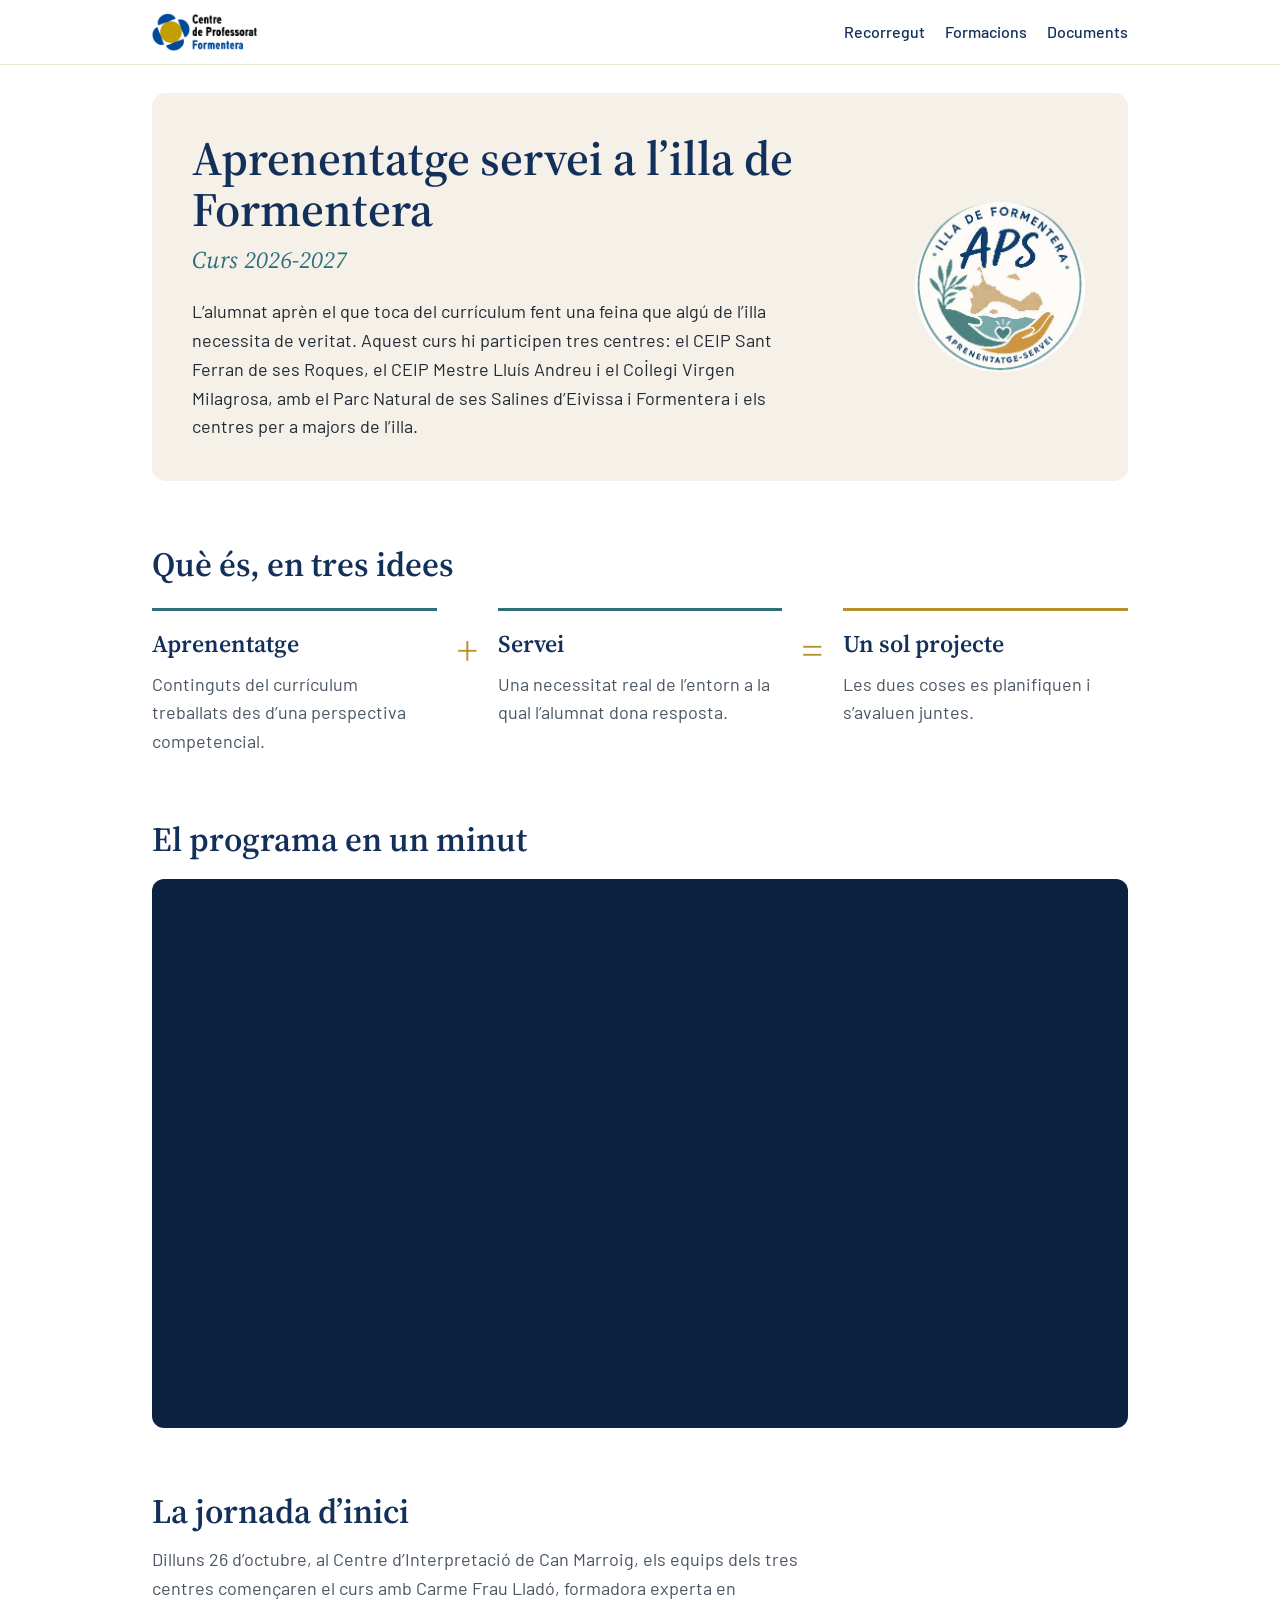
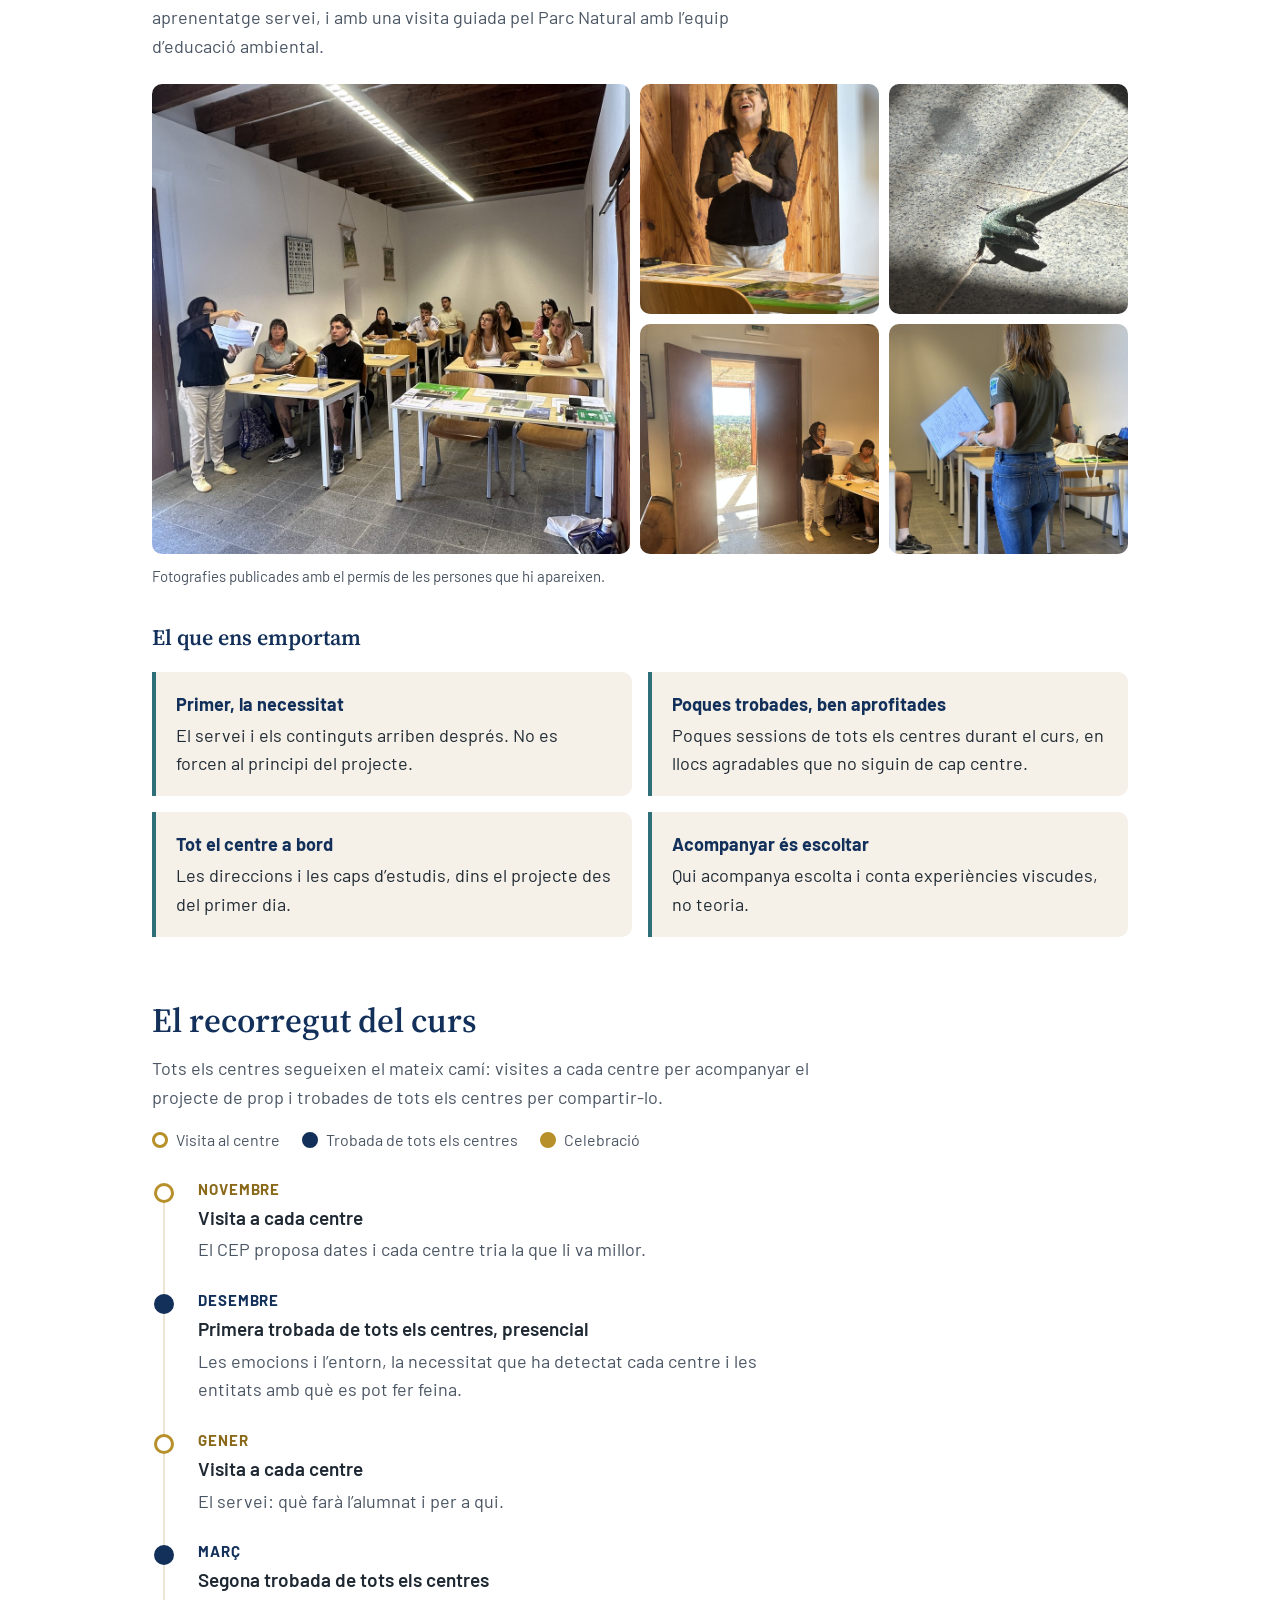
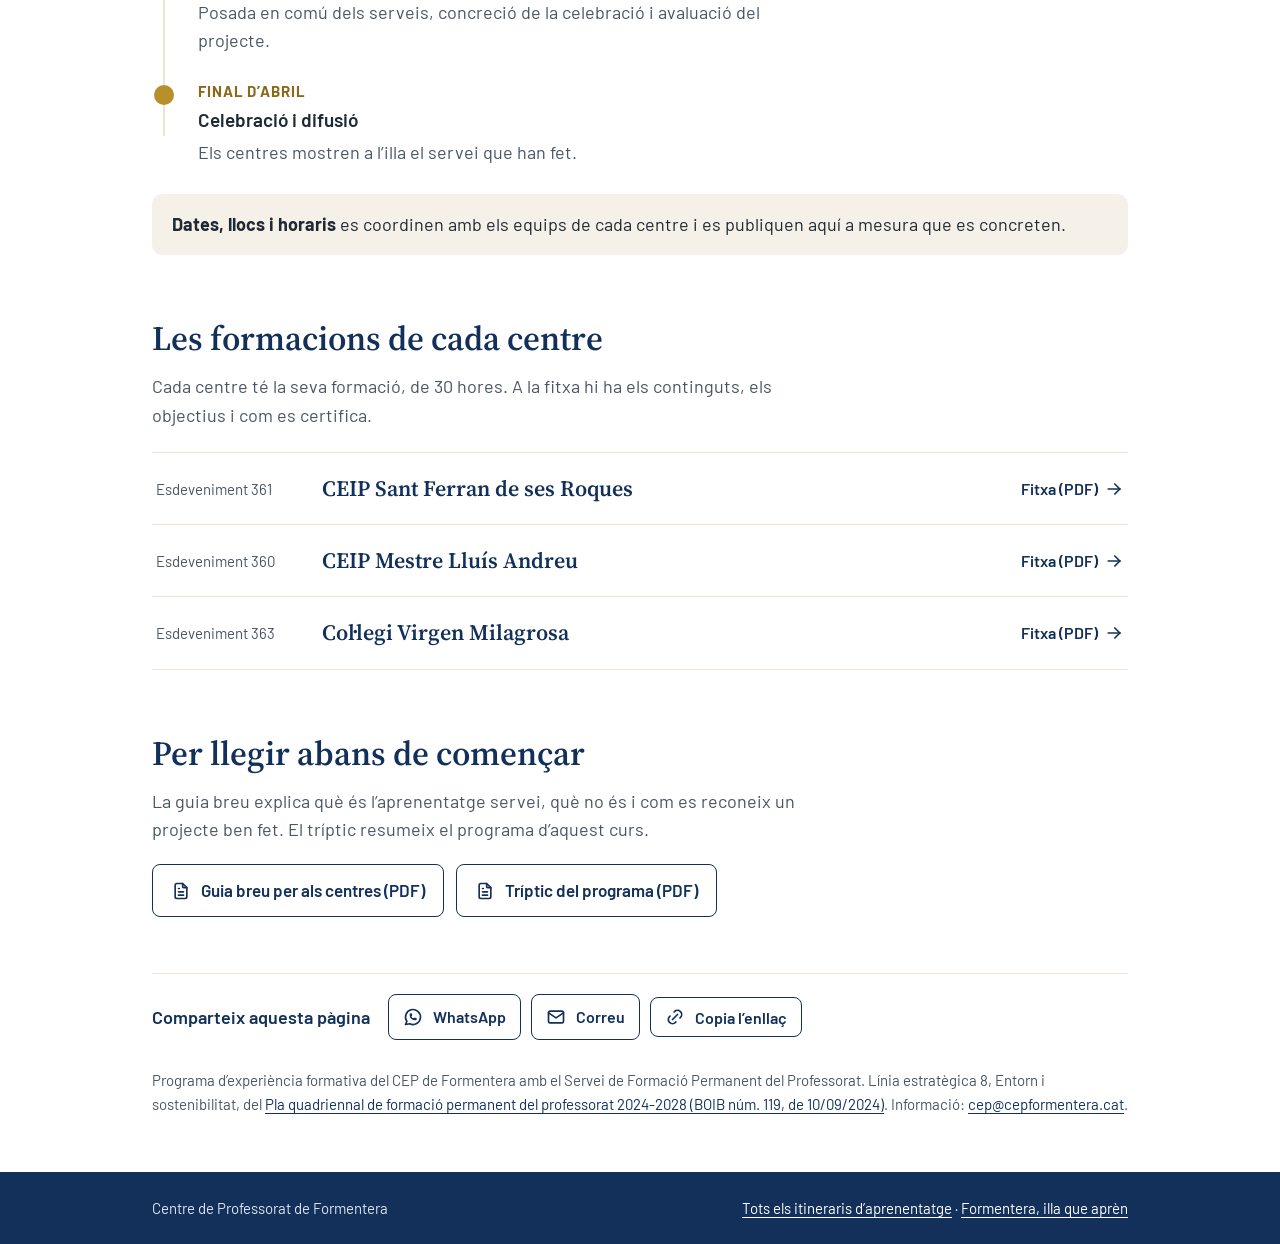
==== aps/index.html @ 3b4cf8ae "ApS: pàgina pròpia amb tots els recursos (fotos, guia, tríptic, fitxes); trobades de febrer i març u" ====
<!doctype html>
<html lang="ca">
<head>
<meta charset="utf-8">
<meta name="viewport" content="width=device-width, initial-scale=1, viewport-fit=cover">
<title>Aprenentatge servei a l’illa de Formentera · CEP de Formentera</title>
<meta name="description" content="Programa d’aprenentatge servei del CEP de Formentera, curs 2026-2027: tres centres, el Parc Natural i els centres per a majors de l’illa. Recorregut, formacions i documents.">
<meta property="og:type" content="website">
<meta property="og:title" content="Aprenentatge servei a l’illa de Formentera">
<meta property="og:description" content="Tres centres de Formentera aprenen el currículum fent una feina que l’illa necessita. Curs 2026-2027.">
<meta property="og:image" content="https://lesmoes-create.github.io/illa-que-apren/aps/img/og-aps.jpg">
<meta property="og:url" content="https://lesmoes-create.github.io/illa-que-apren/aps/">
<link rel="icon" href="img/segell-aps.png">
<link rel="preconnect" href="https://fonts.googleapis.com">
<link rel="preconnect" href="https://fonts.gstatic.com" crossorigin>
<link rel="stylesheet" href="https://fonts.googleapis.com/css2?family=Source+Serif+4:ital,opsz,wght@0,8..60,600;1,8..60,400&family=Barlow:wght@400;500;600;700&display=swap">
<style>
:root{--navy:#12305A;--navy2:#0B2240;--teal:#2F6F7A;--gold:#B8902B;--gold-ink:#8A6A1A;--cream:#F5F1E8;--sand:#EDE5D3;--ink:#1F2933;--ink2:#4A5563;--serif:'Source Serif 4',Georgia,serif}
*,*::before,*::after{box-sizing:border-box}
html{scroll-behavior:smooth;-webkit-text-size-adjust:100%}
@media (prefers-reduced-motion:reduce){html{scroll-behavior:auto}*{transition:none!important}}
body{margin:0;background:#fff;color:var(--ink);font-family:Barlow,'Segoe UI',Arial,sans-serif;font-size:18px;line-height:1.6}
img{max-width:100%}
a{color:var(--navy);text-underline-offset:.2em}
:focus-visible{outline:3px solid var(--gold);outline-offset:3px;border-radius:4px}
.skip{position:absolute;left:-999px;top:8px;background:var(--navy);color:#fff;padding:8px 14px;border-radius:6px;z-index:9}
.skip:focus{left:8px}
.wrap{max-width:1040px;margin:0 auto;padding:0 clamp(16px,4vw,32px)}

/* Barra */
.bar{border-bottom:1px solid var(--sand);background:#fff}
.bar .wrap{display:flex;align-items:center;justify-content:space-between;gap:16px;min-height:64px}
.bar .brand{display:flex;align-items:center;gap:12px;text-decoration:none;color:var(--navy);font-weight:600;font-size:16px}
.bar .brand img{height:38px;width:auto}
.bar nav{display:flex;gap:20px;font-size:16px}
.bar nav a{text-decoration:none;font-weight:500}
.bar nav a:hover{text-decoration:underline}

/* Capçalera */
.hero{background:var(--cream);margin-top:28px;border-radius:14px;padding:clamp(24px,4vw,40px);display:grid;grid-template-columns:1fr 176px;gap:32px;align-items:center}
.hero h1{font-family:var(--serif);font-weight:600;font-size:clamp(34px,5vw,48px);line-height:1.06;color:var(--navy);margin:0 0 6px}
.hero .sub{font-family:var(--serif);font-style:italic;font-size:24px;color:var(--teal);margin:0 0 18px}
.hero p{margin:0;max-width:62ch}
.hero img{width:176px;height:176px;display:block}

h2{font-family:var(--serif);font-weight:600;font-size:clamp(28px,3.4vw,34px);line-height:1.15;color:var(--navy);margin:0 0 14px}
h3{font-family:var(--serif);font-weight:600;font-size:22px;line-height:1.25;color:var(--navy);margin:36px 0 6px}
.sec{margin:64px 0 0}
.lead{max-width:66ch;color:var(--ink2);margin:0}

/* Equació */
.eq{display:grid;grid-template-columns:1fr auto 1fr auto 1fr;gap:20px;align-items:start;margin:24px 0 0}
.eq>div{border-top:3px solid var(--teal);padding-top:14px}
.eq>div.res{border-top-color:var(--gold)}
.eq b{display:block;font-family:var(--serif);font-weight:600;font-size:24px;color:var(--navy);margin-bottom:6px}
.eq span{display:block;color:var(--ink2)}
.eq i{font-style:normal;font-family:var(--serif);font-size:40px;line-height:1;color:var(--gold);padding-top:22px}

/* Vídeo i fotos */
.video{position:relative;padding-top:56.25%;border-radius:12px;overflow:hidden;background:var(--navy2);margin-top:20px}
.video iframe{position:absolute;inset:0;width:100%;height:100%;border:0}
.fotos{display:grid;grid-template-columns:2fr 1fr 1fr;grid-template-rows:230px 230px;gap:10px;margin:24px 0 0}
.fotos figure{margin:0;overflow:hidden;border-radius:10px;background:var(--sand)}
.fotos figure:first-child{grid-row:span 2}
.fotos img{width:100%;height:100%;object-fit:cover;display:block}
.cap{font-size:15px;color:var(--ink2);margin:10px 0 0}

.claus{display:grid;grid-template-columns:repeat(2,1fr);gap:16px;margin:20px 0 0;padding:0;list-style:none}
.claus li{background:var(--cream);border-left:4px solid var(--teal);border-radius:0 10px 10px 0;padding:18px 20px}
.claus b{display:block;color:var(--navy);margin-bottom:2px}

/* Recorregut */
.lleg{display:flex;flex-wrap:wrap;gap:22px;margin:16px 0 0;font-size:16px;color:var(--ink2)}
.lleg span{display:inline-flex;align-items:center;gap:8px}
.crono{list-style:none;margin:24px 0 0;padding:0;position:relative}
.crono::before{content:"";position:absolute;left:11px;top:10px;bottom:30px;width:2px;background:var(--sand)}
.crono li{position:relative;padding:0 0 24px 46px}
.crono li:last-child{padding-bottom:0}
.dot{position:absolute;left:2px;top:6px;width:20px;height:20px;border-radius:50%}
.lleg .dot{position:static;width:16px;height:16px;display:inline-block}
.dot.ind{background:#fff;border:3px solid var(--gold)}
.dot.grup{background:var(--navy);border:3px solid var(--navy)}
.dot.fi{background:var(--gold);border:3px solid var(--gold)}
.quan{font-weight:700;font-size:15px;letter-spacing:.06em;text-transform:uppercase;color:var(--gold-ink);margin:0}
.g .quan{color:var(--navy)}
.que{font-weight:600;font-size:19px;margin:2px 0}
.det{color:var(--ink2);margin:0;max-width:62ch}
.nota{background:var(--cream);border-radius:10px;padding:16px 20px;margin:28px 0 0}

/* Formacions */
.forms{margin:22px 0 0;border-top:1px solid var(--sand)}
.forms a{display:grid;grid-template-columns:150px 1fr auto;align-items:center;gap:16px;text-decoration:none;border-bottom:1px solid var(--sand);padding:18px 4px;color:var(--ink);transition:background .2s}
.forms a:hover{background:var(--cream)}
.forms small{font-size:15px;color:var(--ink2)}
.forms b{font-family:var(--serif);font-weight:600;font-size:22px;color:var(--navy)}
.forms span{display:inline-flex;align-items:center;gap:6px;font-size:16px;color:var(--navy);font-weight:600}

/* Documents i compartir */
.docs{display:flex;flex-wrap:wrap;gap:12px;margin:20px 0 0}
.btn{display:inline-flex;align-items:center;gap:10px;padding:12px 18px;border:1px solid var(--navy);border-radius:8px;text-decoration:none;font-weight:600;font-size:17px;color:var(--navy);background:#fff;cursor:pointer;font-family:inherit}
.btn:hover{background:var(--cream)}
.ico{width:20px;height:20px;flex:none}
.share{display:flex;flex-wrap:wrap;align-items:center;gap:10px;margin:56px 0 0;padding:20px 0 0;border-top:1px solid var(--sand)}
.share p{margin:0 8px 0 0;font-weight:600;color:var(--navy)}
.share .btn{font-size:16px;padding:9px 14px}
.fonts{font-size:15px;color:var(--ink2);margin:28px 0 0}
footer{margin:56px 0 0;background:var(--navy);color:#DCE4EF;font-size:15px}
footer .wrap{display:flex;flex-wrap:wrap;justify-content:space-between;gap:16px;padding-top:24px;padding-bottom:24px}
footer a{color:#fff}

@media (max-width:760px){
.bar nav{display:none}
.hero{grid-template-columns:1fr;gap:16px}
.hero img{width:120px;height:120px;order:-1}
.claus{grid-template-columns:1fr}
.eq{grid-template-columns:1fr;gap:10px}
.eq i{padding:0;font-size:30px}
.forms a{grid-template-columns:1fr;gap:4px}
.fotos{grid-template-columns:1fr 1fr;grid-template-rows:260px 170px 170px}
.fotos figure:first-child{grid-row:auto;grid-column:span 2}
}
</style>
</head>
<body>
<a class="skip" href="#contingut">Salta al contingut</a>

<header class="bar">
  <div class="wrap">
    <a class="brand" href="https://cepformentera.caib.es/" target="_blank" rel="noopener"><img src="../assets/logos/cep-formentera.png" alt="Centre de Professorat de Formentera" width="106" height="38"></a>
    <nav aria-label="Seccions">
      <a href="#recorregut">Recorregut</a>
      <a href="#formacions">Formacions</a>
      <a href="#documents">Documents</a>
    </nav>
  </div>
</header>

<main id="contingut" class="wrap">

<section class="hero">
  <div>
    <h1>Aprenentatge servei a l’illa de Formentera</h1>
    <p class="sub">Curs 2026-2027</p>
    <p>L’alumnat aprèn el que toca del currículum fent una feina que algú de l’illa necessita de veritat. Aquest curs hi participen tres centres: el CEIP Sant Ferran de ses Roques, el CEIP Mestre Lluís Andreu i el Col·legi Virgen Milagrosa, amb el Parc Natural de ses Salines d’Eivissa i Formentera i els centres per a majors de l’illa.</p>
  </div>
  <img src="img/segell-aps.png" alt="Segell del programa Aprenentatge Servei Illa de Formentera" width="176" height="176">
</section>

<section class="sec">
  <h2>Què és, en tres idees</h2>
  <div class="eq">
    <div><b>Aprenentatge</b><span>Continguts del currículum treballats des d’una perspectiva competencial.</span></div>
    <i aria-hidden="true">+</i>
    <div><b>Servei</b><span>Una necessitat real de l’entorn a la qual l’alumnat dona resposta.</span></div>
    <i aria-hidden="true">=</i>
    <div class="res"><b>Un sol projecte</b><span>Les dues coses es planifiquen i s’avaluen juntes.</span></div>
  </div>
</section>

<section class="sec">
  <h2>El programa en un minut</h2>
  <div class="video"><iframe src="https://player.vimeo.com/video/1236551282?dnt=1" allow="fullscreen; picture-in-picture" title="Aprenentatge Servei a Formentera" loading="lazy"></iframe></div>
</section>

<section class="sec">
  <h2>La jornada d’inici</h2>
  <p class="lead">Dilluns 26 d’octubre, al Centre d’Interpretació de Can Marroig, els equips dels tres centres començaren el curs amb Carme Frau Lladó, formadora experta en aprenentatge servei, i amb una visita guiada pel Parc Natural amb l’equip d’educació ambiental.</p>
  <div class="fotos">
    <figure><img src="img/jornada-26-10-1.jpg" alt="Sessió de la jornada d’inici a la sala de Can Marroig" width="1050" height="1400" loading="lazy"></figure>
    <figure><img src="img/jornada-26-10-2.jpg" alt="Carme Frau Lladó durant la sessió" width="1050" height="1400" loading="lazy"></figure>
    <figure><img src="img/jornada-26-10-3.jpg" alt="Sargantana de les Pitiüses a Can Marroig" width="1050" height="1400" loading="lazy"></figure>
    <figure><img src="img/jornada-26-10-4.jpg" alt="La sala de Can Marroig oberta al Parc Natural" width="1050" height="1400" loading="lazy"></figure>
    <figure><img src="img/jornada-26-10-5.jpg" alt="L’equip d’educació ambiental del Parc Natural amb els docents" width="1050" height="1400" loading="lazy"></figure>
  </div>
  <p class="cap">Fotografies publicades amb el permís de les persones que hi apareixen.</p>

  <h3>El que ens emportam</h3>
  <ul class="claus">
    <li><b>Primer, la necessitat</b>El servei i els continguts arriben després. No es forcen al principi del projecte.</li>
    <li><b>Poques trobades, ben aprofitades</b>Poques sessions de tots els centres durant el curs, en llocs agradables que no siguin de cap centre.</li>
    <li><b>Tot el centre a bord</b>Les direccions i les caps d’estudis, dins el projecte des del primer dia.</li>
    <li><b>Acompanyar és escoltar</b>Qui acompanya escolta i conta experiències viscudes, no teoria.</li>
  </ul>
</section>

<section class="sec" id="recorregut">
  <h2>El recorregut del curs</h2>
  <p class="lead">Tots els centres segueixen el mateix camí: visites a cada centre per acompanyar el projecte de prop i trobades de tots els centres per compartir-lo.</p>
  <div class="lleg" aria-hidden="true"><span><i class="dot ind"></i>Visita al centre</span><span><i class="dot grup"></i>Trobada de tots els centres</span><span><i class="dot fi"></i>Celebració</span></div>
  <ol class="crono">
    <li><i class="dot ind" aria-hidden="true"></i><p class="quan">Novembre</p><p class="que">Visita a cada centre</p><p class="det">El CEP proposa dates i cada centre tria la que li va millor.</p></li>
    <li class="g"><i class="dot grup" aria-hidden="true"></i><p class="quan">Desembre</p><p class="que">Primera trobada de tots els centres, presencial</p><p class="det">Les emocions i l’entorn, la necessitat que ha detectat cada centre i les entitats amb què es pot fer feina.</p></li>
    <li><i class="dot ind" aria-hidden="true"></i><p class="quan">Gener</p><p class="que">Visita a cada centre</p><p class="det">El servei: què farà l’alumnat i per a qui.</p></li>
    <li class="g"><i class="dot grup" aria-hidden="true"></i><p class="quan">Març</p><p class="que">Segona trobada de tots els centres</p><p class="det">Posada en comú dels serveis, concreció de la celebració i avaluació del projecte.</p></li>
    <li><i class="dot fi" aria-hidden="true"></i><p class="quan">Final d’abril</p><p class="que">Celebració i difusió</p><p class="det">Els centres mostren a l’illa el servei que han fet.</p></li>
  </ol>
  <p class="nota"><strong>Dates, llocs i horaris</strong> es coordinen amb els equips de cada centre i es publiquen aquí a mesura que es concreten.</p>
</section>

<section class="sec" id="formacions">
  <h2>Les formacions de cada centre</h2>
  <p class="lead">Cada centre té la seva formació, de 30 hores. A la fitxa hi ha els continguts, els objectius i com es certifica.</p>
  <div class="forms">
    <a href="docs/fitxa-361-ceip-sant-ferran.pdf" target="_blank" rel="noopener"><small>Esdeveniment 361</small><b>CEIP Sant Ferran de ses Roques</b><span>Fitxa (PDF) <svg class="ico" viewBox="0 0 24 24" fill="none" stroke="currentColor" stroke-width="2" stroke-linecap="round" stroke-linejoin="round" aria-hidden="true"><path d="M5 12l14 0"/><path d="M13 18l6 -6"/><path d="M13 6l6 6"/></svg></span></a>
    <a href="docs/fitxa-360-ceip-mestre-lluis-andreu.pdf" target="_blank" rel="noopener"><small>Esdeveniment 360</small><b>CEIP Mestre Lluís Andreu</b><span>Fitxa (PDF) <svg class="ico" viewBox="0 0 24 24" fill="none" stroke="currentColor" stroke-width="2" stroke-linecap="round" stroke-linejoin="round" aria-hidden="true"><path d="M5 12l14 0"/><path d="M13 18l6 -6"/><path d="M13 6l6 6"/></svg></span></a>
    <a href="docs/fitxa-363-cceip-virgen-milagrosa.pdf" target="_blank" rel="noopener"><small>Esdeveniment 363</small><b>Col·legi Virgen Milagrosa</b><span>Fitxa (PDF) <svg class="ico" viewBox="0 0 24 24" fill="none" stroke="currentColor" stroke-width="2" stroke-linecap="round" stroke-linejoin="round" aria-hidden="true"><path d="M5 12l14 0"/><path d="M13 18l6 -6"/><path d="M13 6l6 6"/></svg></span></a>
  </div>
</section>

<section class="sec" id="documents">
  <h2>Per llegir abans de començar</h2>
  <p class="lead">La guia breu explica què és l’aprenentatge servei, què no és i com es reconeix un projecte ben fet. El tríptic resumeix el programa d’aquest curs.</p>
  <div class="docs">
    <a class="btn" href="docs/guia-aps-cep-formentera.pdf" target="_blank" rel="noopener"><svg class="ico" viewBox="0 0 24 24" fill="none" stroke="currentColor" stroke-width="2" stroke-linecap="round" stroke-linejoin="round" aria-hidden="true"><path d="M14 3v4a1 1 0 0 0 1 1h4"/><path d="M17 21h-10a2 2 0 0 1 -2 -2v-14a2 2 0 0 1 2 -2h7l5 5v11a2 2 0 0 1 -2 2z"/><path d="M9 9l1 0"/><path d="M9 13l6 0"/><path d="M9 17l6 0"/></svg>Guia breu per als centres (PDF)</a>
    <a class="btn" href="docs/triptic-aps-formentera-2026-27.pdf" target="_blank" rel="noopener"><svg class="ico" viewBox="0 0 24 24" fill="none" stroke="currentColor" stroke-width="2" stroke-linecap="round" stroke-linejoin="round" aria-hidden="true"><path d="M14 3v4a1 1 0 0 0 1 1h4"/><path d="M17 21h-10a2 2 0 0 1 -2 -2v-14a2 2 0 0 1 2 -2h7l5 5v11a2 2 0 0 1 -2 2z"/><path d="M9 9l1 0"/><path d="M9 13l6 0"/><path d="M9 17l6 0"/></svg>Tríptic del programa (PDF)</a>
  </div>
</section>

<div class="share">
  <p>Comparteix aquesta pàgina</p>
  <a class="btn" href="https://wa.me/?text=Aprenentatge%20servei%20a%20l%E2%80%99illa%20de%20Formentera%20https%3A%2F%2Flesmoes-create.github.io%2Filla-que-apren%2Faps%2F" target="_blank" rel="noopener"><svg class="ico" viewBox="0 0 24 24" fill="none" stroke="currentColor" stroke-width="2" stroke-linecap="round" stroke-linejoin="round" aria-hidden="true"><path d="M3 21l1.65 -3.8a9 9 0 1 1 3.4 2.9l-5.05 .9"/><path d="M9 10a.5 .5 0 0 0 1 0v-1a.5 .5 0 0 0 -1 0v1a5 5 0 0 0 5 5h1a.5 .5 0 0 0 0 -1h-1a.5 .5 0 0 0 0 1"/></svg>WhatsApp</a>
  <a class="btn" href="mailto:?subject=Aprenentatge%20servei%20a%20l%E2%80%99illa%20de%20Formentera&amp;body=https%3A%2F%2Flesmoes-create.github.io%2Filla-que-apren%2Faps%2F"><svg class="ico" viewBox="0 0 24 24" fill="none" stroke="currentColor" stroke-width="2" stroke-linecap="round" stroke-linejoin="round" aria-hidden="true"><path d="M3 7a2 2 0 0 1 2 -2h14a2 2 0 0 1 2 2v10a2 2 0 0 1 -2 2h-14a2 2 0 0 1 -2 -2v-10z"/><path d="M3 7l9 6l9 -6"/></svg>Correu</a>
  <button class="btn" type="button" id="copia"><svg class="ico" viewBox="0 0 24 24" fill="none" stroke="currentColor" stroke-width="2" stroke-linecap="round" stroke-linejoin="round" aria-hidden="true"><path d="M9 15l6 -6"/><path d="M11 6l.463 -.536a5 5 0 0 1 7.071 7.072l-.534 .464"/><path d="M13 18l-.397 .534a5.068 5.068 0 0 1 -7.127 0a4.972 4.972 0 0 1 0 -7.071l.524 -.463"/></svg><span>Copia l’enllaç</span></button>
</div>

<p class="fonts">Programa d’experiència formativa del CEP de Formentera amb el Servei de Formació Permanent del Professorat. Línia estratègica 8, Entorn i sostenibilitat, del <a href="https://www.caib.es/eboibfront/ca/2024/11977/690727/resolucio-del-conseller-d-educacio-i-universitats-" target="_blank" rel="noopener">Pla quadriennal de formació permanent del professorat 2024-2028 (BOIB núm. 119, de 10/09/2024)</a>. Informació: <a href="mailto:cep@cepformentera.cat">cep@cepformentera.cat</a>.</p>

</main>

<footer>
  <div class="wrap">
    <span>Centre de Professorat de Formentera</span>
    <span><a href="https://cepformentera.caib.es/itineraris-aprenentatge/" target="_blank" rel="noopener">Tots els itineraris d’aprenentatge</a> · <a href="../">Formentera, illa que aprèn</a></span>
  </div>
</footer>

<script>
document.getElementById('copia').addEventListener('click', function () {
  var b = this, t = b.querySelector('span');
  navigator.clipboard.writeText('https://lesmoes-create.github.io/illa-que-apren/aps/').then(function () {
    t.textContent = 'Enllaç copiat';
    setTimeout(function () { t.textContent = 'Copia l’enllaç'; }, 2500);
  });
});
</script>
</body>
</html>
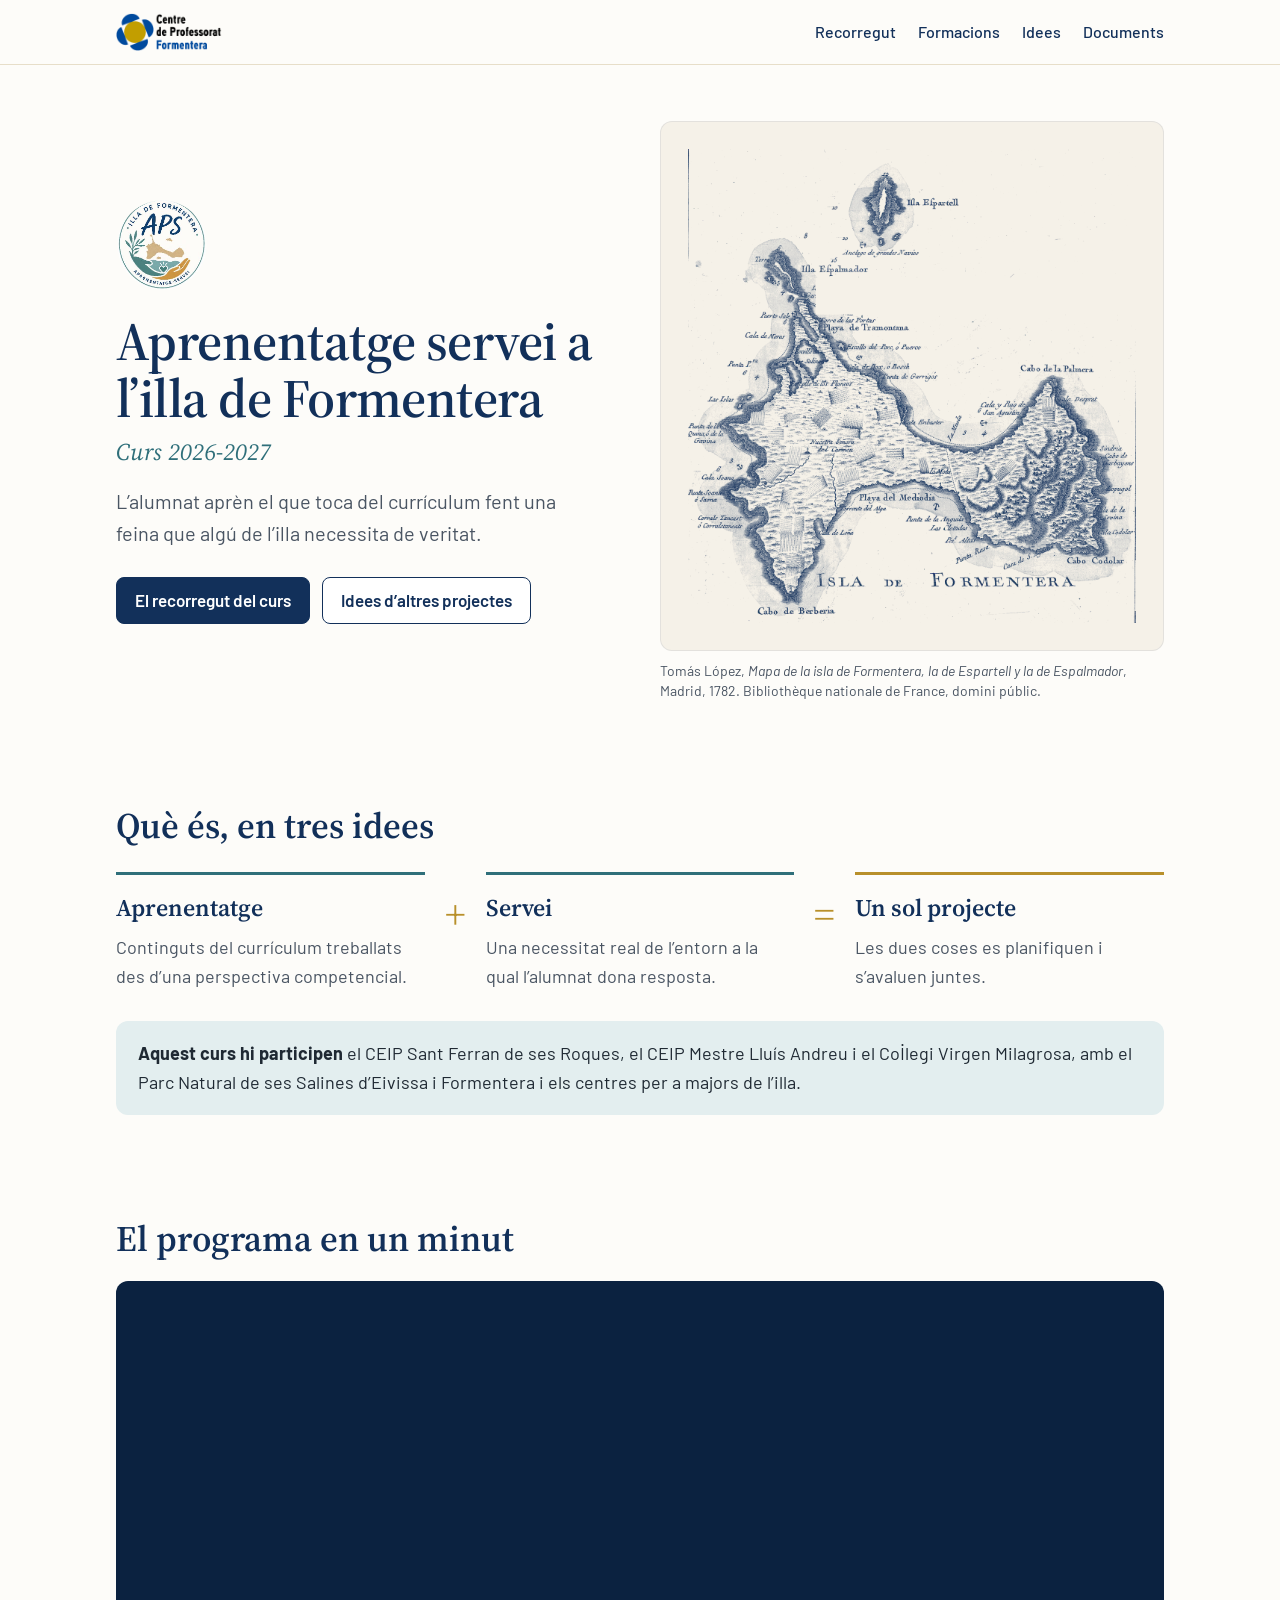
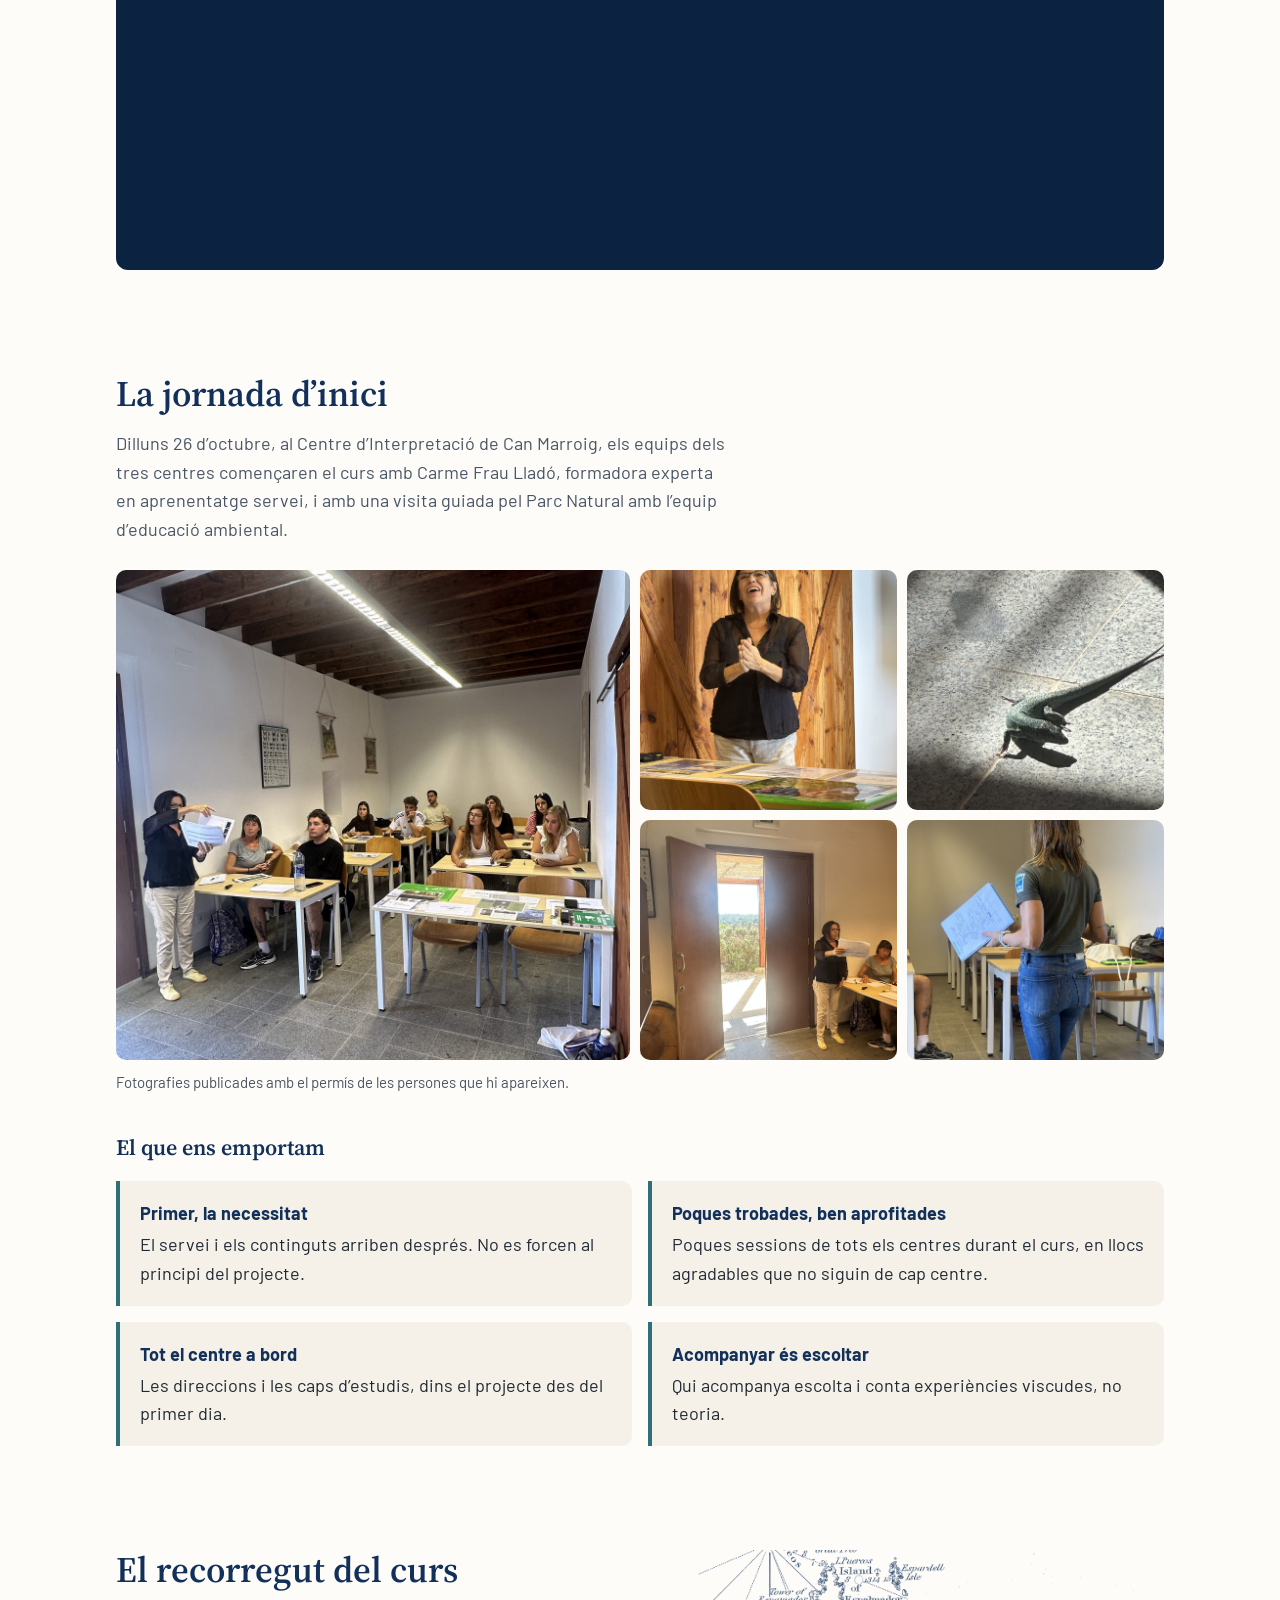
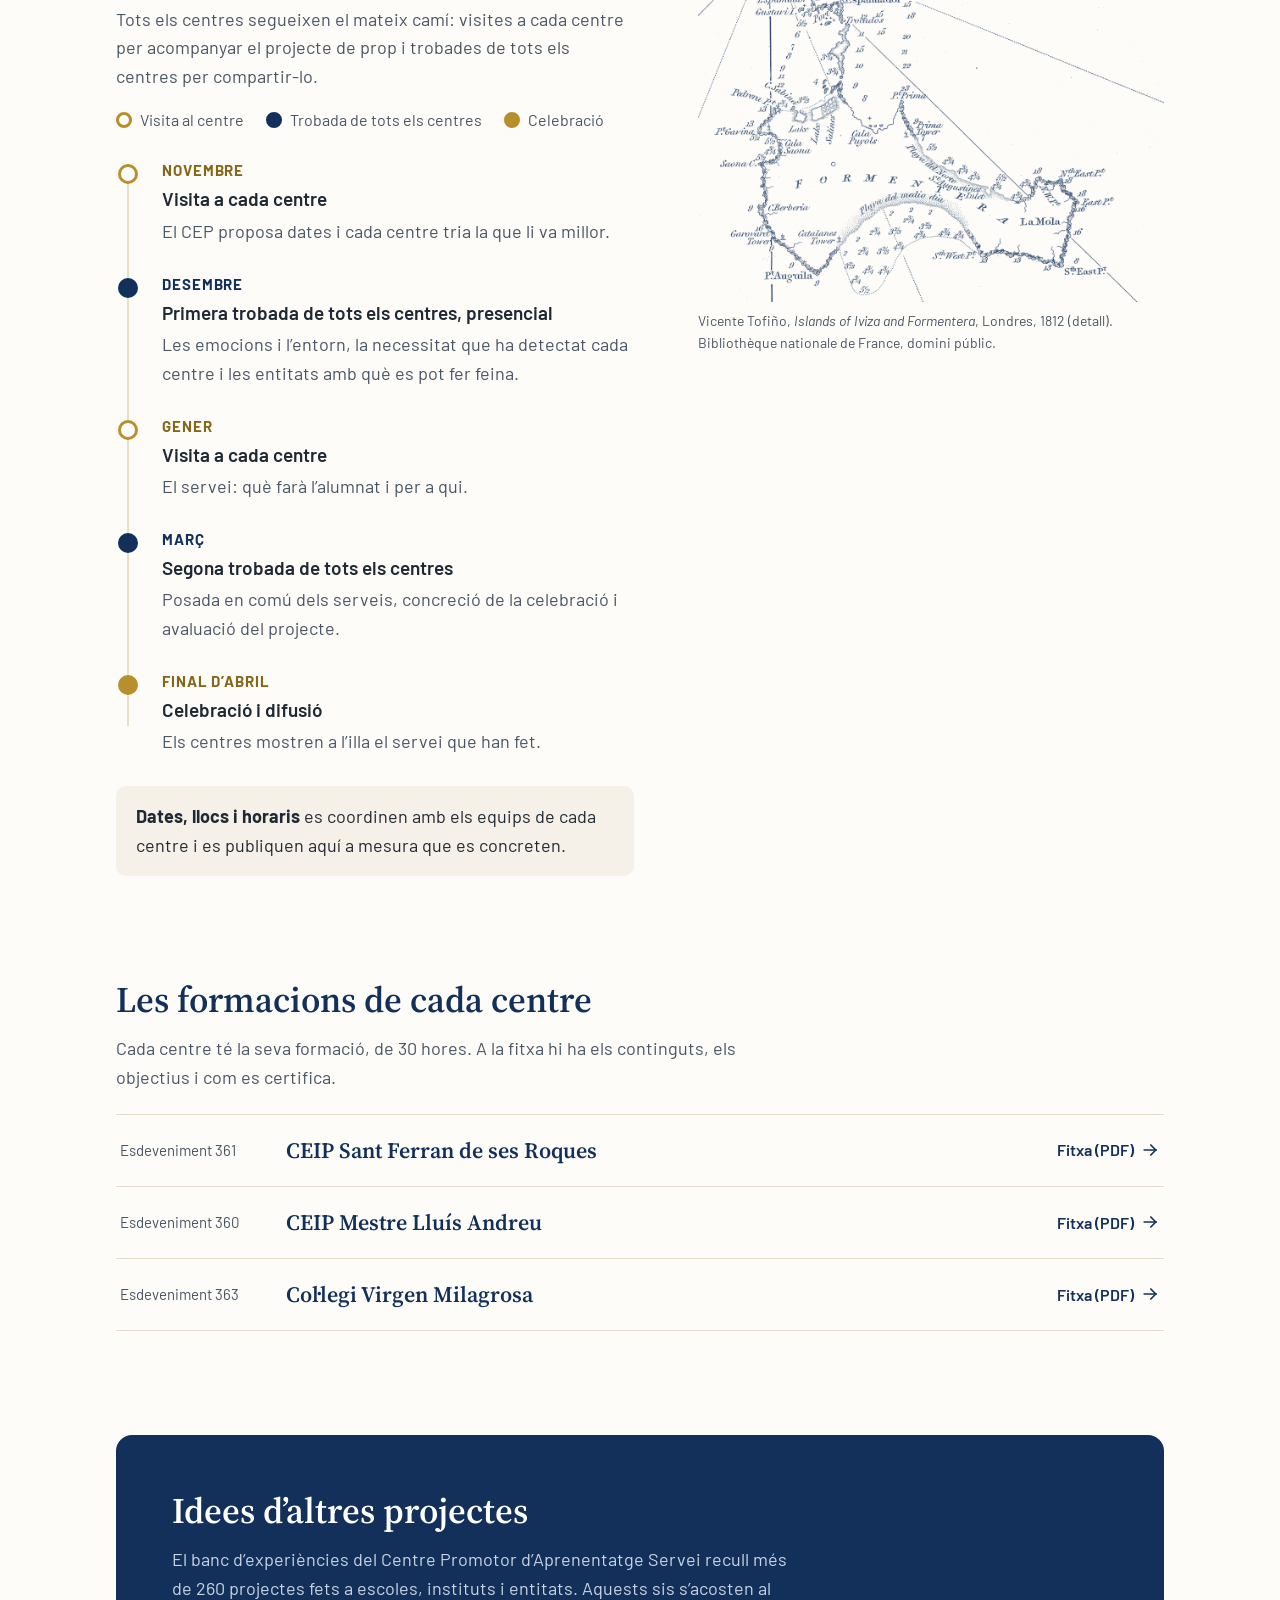
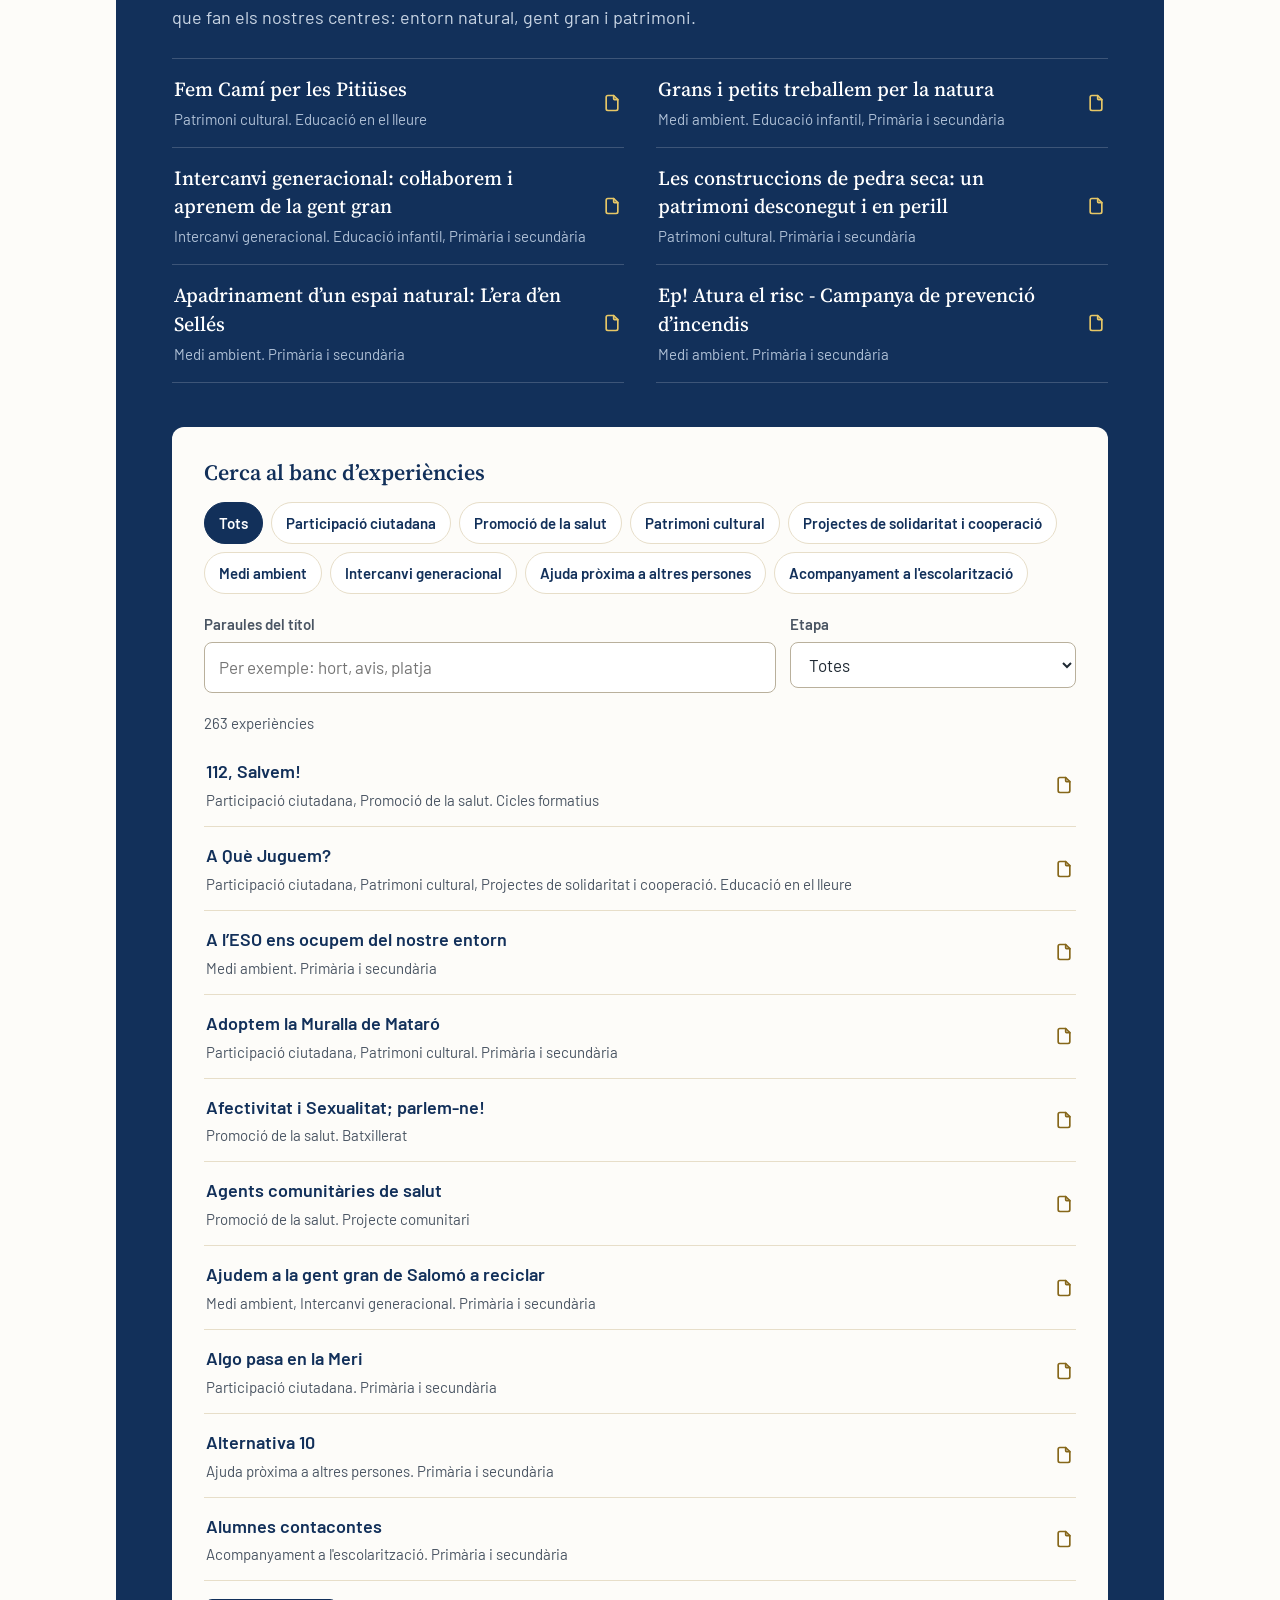
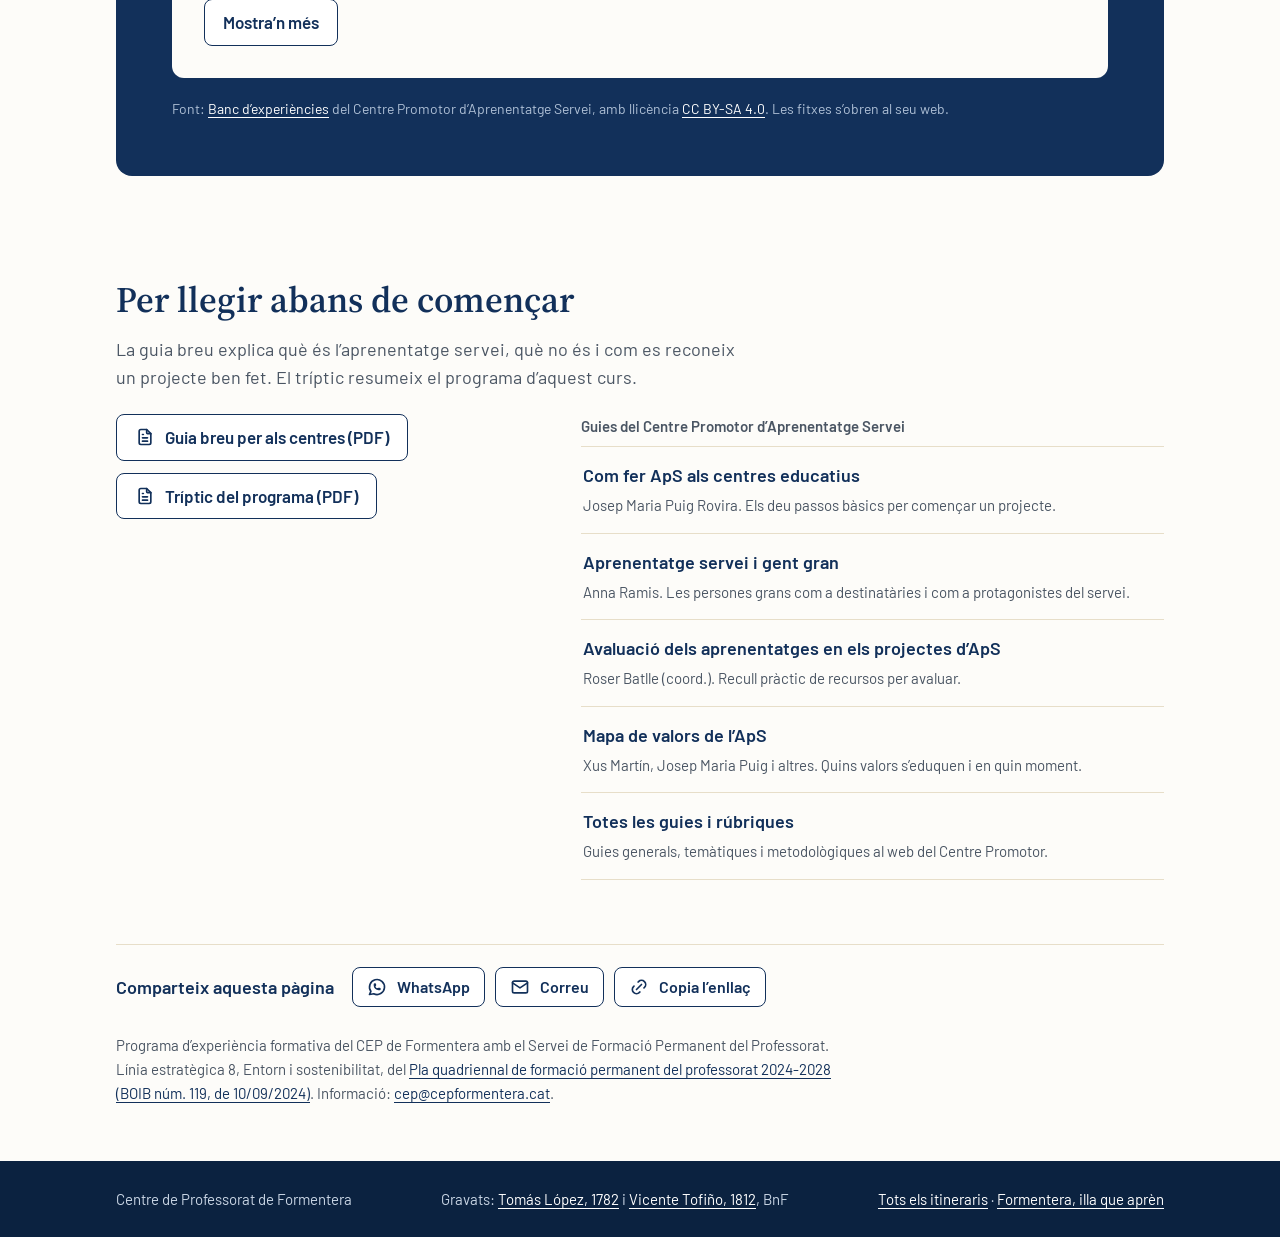
==== commit 226a94b0: "ApS: gravats històrics de Formentera (López 1782, Tofiño 1812), banc d'experiències del Centre Promo" ====
--- a/aps/index.html
+++ b/aps/index.html
@@ -3,78 +3,96 @@
 <head>
 <meta charset="utf-8">
 <meta name="viewport" content="width=device-width, initial-scale=1, viewport-fit=cover">
+<meta name="color-scheme" content="light">
 <title>Aprenentatge servei a l’illa de Formentera · CEP de Formentera</title>
-<meta name="description" content="Programa d’aprenentatge servei del CEP de Formentera, curs 2026-2027: tres centres, el Parc Natural i els centres per a majors de l’illa. Recorregut, formacions i documents.">
+<meta name="description" content="Programa d’aprenentatge servei del CEP de Formentera, curs 2026-2027: tres centres, el Parc Natural i els centres per a majors de l’illa. Recorregut, formacions, documents i idees d’altres projectes.">
 <meta property="og:type" content="website">
 <meta property="og:title" content="Aprenentatge servei a l’illa de Formentera">
 <meta property="og:description" content="Tres centres de Formentera aprenen el currículum fent una feina que l’illa necessita. Curs 2026-2027.">
 <meta property="og:image" content="https://lesmoes-create.github.io/illa-que-apren/aps/img/og-aps.jpg">
 <meta property="og:url" content="https://lesmoes-create.github.io/illa-que-apren/aps/">
 <link rel="icon" href="img/segell-aps.png">
+<link rel="preload" as="image" href="img/g-formentera-1782.webp" type="image/webp">
 <link rel="preconnect" href="https://fonts.googleapis.com">
 <link rel="preconnect" href="https://fonts.gstatic.com" crossorigin>
-<link rel="stylesheet" href="https://fonts.googleapis.com/css2?family=Source+Serif+4:ital,opsz,wght@0,8..60,600;1,8..60,400&family=Barlow:wght@400;500;600;700&display=swap">
+<link rel="stylesheet" href="https://fonts.googleapis.com/css2?family=Source+Serif+4:ital,opsz,wght@0,8..60,500;0,8..60,600;1,8..60,400&family=Barlow:wght@400;500;600;700&display=swap">
 <style>
-:root{--navy:#12305A;--navy2:#0B2240;--teal:#2F6F7A;--gold:#B8902B;--gold-ink:#8A6A1A;--cream:#F5F1E8;--sand:#EDE5D3;--ink:#1F2933;--ink2:#4A5563;--serif:'Source Serif 4',Georgia,serif}
+:root{--navy:#12305A;--navy2:#0B2240;--teal:#2F6F7A;--teal-soft:#E3EEEF;--gold:#B8902B;--gold-ink:#86671A;--cream:#F5F1E8;--sand:#E7DEC9;--ink:#1F2933;--ink2:#4A5563;--serif:'Source Serif 4',Georgia,serif;--r:12px}
 *,*::before,*::after{box-sizing:border-box}
 html{scroll-behavior:smooth;-webkit-text-size-adjust:100%}
 @media (prefers-reduced-motion:reduce){html{scroll-behavior:auto}*{transition:none!important}}
-body{margin:0;background:#fff;color:var(--ink);font-family:Barlow,'Segoe UI',Arial,sans-serif;font-size:18px;line-height:1.6}
-img{max-width:100%}
+body{margin:0;background:#FDFCF9;color:var(--ink);font-family:Barlow,'Segoe UI',Arial,sans-serif;font-size:18px;line-height:1.6}
+img{max-width:100%;display:block}
 a{color:var(--navy);text-underline-offset:.2em}
 :focus-visible{outline:3px solid var(--gold);outline-offset:3px;border-radius:4px}
 .skip{position:absolute;left:-999px;top:8px;background:var(--navy);color:#fff;padding:8px 14px;border-radius:6px;z-index:9}
 .skip:focus{left:8px}
-.wrap{max-width:1040px;margin:0 auto;padding:0 clamp(16px,4vw,32px)}
+.wrap{max-width:1120px;margin:0 auto;padding:0 clamp(18px,4vw,36px)}
+h1,h2,h3{font-family:var(--serif);font-weight:600;color:var(--navy);margin:0}
+h2{font-size:clamp(28px,3.2vw,36px);line-height:1.12;margin-bottom:14px}
+h3{font-size:22px;line-height:1.25;margin-bottom:6px}
+.lead{max-width:62ch;color:var(--ink2);margin:0}
+.sec{margin-top:clamp(64px,9vw,104px)}
 
 /* Barra */
-.bar{border-bottom:1px solid var(--sand);background:#fff}
+.bar{background:#FDFCF9;border-bottom:1px solid var(--sand)}
 .bar .wrap{display:flex;align-items:center;justify-content:space-between;gap:16px;min-height:64px}
-.bar .brand{display:flex;align-items:center;gap:12px;text-decoration:none;color:var(--navy);font-weight:600;font-size:16px}
 .bar .brand img{height:38px;width:auto}
-.bar nav{display:flex;gap:20px;font-size:16px}
-.bar nav a{text-decoration:none;font-weight:500}
+.bar nav{display:flex;gap:22px;font-size:16px;font-weight:500}
+.bar nav a{text-decoration:none}
 .bar nav a:hover{text-decoration:underline}
 
-/* Capçalera */
-.hero{background:var(--cream);margin-top:28px;border-radius:14px;padding:clamp(24px,4vw,40px);display:grid;grid-template-columns:1fr 176px;gap:32px;align-items:center}
-.hero h1{font-family:var(--serif);font-weight:600;font-size:clamp(34px,5vw,48px);line-height:1.06;color:var(--navy);margin:0 0 6px}
-.hero .sub{font-family:var(--serif);font-style:italic;font-size:24px;color:var(--teal);margin:0 0 18px}
-.hero p{margin:0;max-width:62ch}
-.hero img{width:176px;height:176px;display:block}
-
-h2{font-family:var(--serif);font-weight:600;font-size:clamp(28px,3.4vw,34px);line-height:1.15;color:var(--navy);margin:0 0 14px}
-h3{font-family:var(--serif);font-weight:600;font-size:22px;line-height:1.25;color:var(--navy);margin:36px 0 6px}
-.sec{margin:64px 0 0}
-.lead{max-width:66ch;color:var(--ink2);margin:0}
+/* Capçalera amb gravat */
+.hero{display:grid;grid-template-columns:minmax(0,1fr) minmax(0,1.05fr);gap:clamp(24px,5vw,64px);align-items:center;padding:clamp(28px,5vw,56px) 0 0}
+.hero .seal{width:92px;height:92px;margin-bottom:22px}
+.hero h1{font-size:clamp(36px,4.6vw,54px);line-height:1.05;letter-spacing:-.01em;margin-bottom:10px}
+.hero .sub{font-family:var(--serif);font-style:italic;font-size:24px;color:var(--teal);margin:0 0 18px;line-height:1.3}
+.hero p.txt{margin:0;max-width:44ch;font-size:20px;color:var(--ink2)}
+.hero .ctas{display:flex;flex-wrap:wrap;gap:12px;margin-top:28px}
+.gravat{margin:0;position:relative}
+.gravat .plate{background:var(--cream);border-radius:var(--r);padding:clamp(14px,2.4vw,28px);box-shadow:inset 0 0 0 1px rgba(18,48,90,.08)}
+.gravat img{width:100%;height:auto}
+.gravat figcaption{font-size:14px;color:var(--ink2);margin-top:10px;line-height:1.45}
+
+/* Botons */
+.btn{display:inline-flex;align-items:center;gap:10px;padding:12px 18px;border:1px solid var(--navy);border-radius:8px;text-decoration:none;font-weight:600;font-size:17px;color:var(--navy);background:#fff;cursor:pointer;font-family:inherit;line-height:1.2;white-space:nowrap;transition:background .2s,transform .1s}
+.btn:hover{background:var(--cream)}
+.btn:active{transform:translateY(1px)}
+.btn.pri{background:var(--navy);color:#fff;border-color:var(--navy)}
+.btn.pri:hover{background:var(--navy2)}
+.ico{width:20px;height:20px;flex:none}
 
 /* Equació */
-.eq{display:grid;grid-template-columns:1fr auto 1fr auto 1fr;gap:20px;align-items:start;margin:24px 0 0}
+.eq{display:grid;grid-template-columns:1fr auto 1fr auto 1fr;gap:20px;align-items:start;margin:26px 0 0}
 .eq>div{border-top:3px solid var(--teal);padding-top:14px}
 .eq>div.res{border-top-color:var(--gold)}
 .eq b{display:block;font-family:var(--serif);font-weight:600;font-size:24px;color:var(--navy);margin-bottom:6px}
 .eq span{display:block;color:var(--ink2)}
 .eq i{font-style:normal;font-family:var(--serif);font-size:40px;line-height:1;color:var(--gold);padding-top:22px}
+.qui{margin:30px 0 0;padding:18px 22px;background:var(--teal-soft);border-radius:var(--r);max-width:none}
 
 /* Vídeo i fotos */
-.video{position:relative;padding-top:56.25%;border-radius:12px;overflow:hidden;background:var(--navy2);margin-top:20px}
+.video{position:relative;padding-top:56.25%;border-radius:var(--r);overflow:hidden;background:var(--navy2);margin-top:22px}
 .video iframe{position:absolute;inset:0;width:100%;height:100%;border:0}
-.fotos{display:grid;grid-template-columns:2fr 1fr 1fr;grid-template-rows:230px 230px;gap:10px;margin:24px 0 0}
+.fotos{display:grid;grid-template-columns:2fr 1fr 1fr;grid-template-rows:240px 240px;gap:10px;margin:26px 0 0}
 .fotos figure{margin:0;overflow:hidden;border-radius:10px;background:var(--sand)}
 .fotos figure:first-child{grid-row:span 2}
-.fotos img{width:100%;height:100%;object-fit:cover;display:block}
+.fotos img{width:100%;height:100%;object-fit:cover}
 .cap{font-size:15px;color:var(--ink2);margin:10px 0 0}
-
 .claus{display:grid;grid-template-columns:repeat(2,1fr);gap:16px;margin:20px 0 0;padding:0;list-style:none}
 .claus li{background:var(--cream);border-left:4px solid var(--teal);border-radius:0 10px 10px 0;padding:18px 20px}
 .claus b{display:block;color:var(--navy);margin-bottom:2px}
 
-/* Recorregut */
+/* Recorregut amb carta nàutica */
+.ruta{display:grid;grid-template-columns:minmax(0,1fr) minmax(0,.9fr);gap:clamp(24px,5vw,64px);align-items:start}
+.ruta .carta{position:sticky;top:24px;margin:0}
+.ruta .carta img{width:100%;height:auto;opacity:.9}
+.ruta .carta figcaption{font-size:14px;color:var(--ink2);margin-top:8px}
 .lleg{display:flex;flex-wrap:wrap;gap:22px;margin:16px 0 0;font-size:16px;color:var(--ink2)}
 .lleg span{display:inline-flex;align-items:center;gap:8px}
-.crono{list-style:none;margin:24px 0 0;padding:0;position:relative}
+.crono{list-style:none;margin:26px 0 0;padding:0;position:relative}
 .crono::before{content:"";position:absolute;left:11px;top:10px;bottom:30px;width:2px;background:var(--sand)}
-.crono li{position:relative;padding:0 0 24px 46px}
+.crono li{position:relative;padding:0 0 26px 46px}
 .crono li:last-child{padding-bottom:0}
 .dot{position:absolute;left:2px;top:6px;width:20px;height:20px;border-radius:50%}
 .lleg .dot{position:static;width:16px;height:16px;display:inline-block}
@@ -84,8 +102,8 @@
 .quan{font-weight:700;font-size:15px;letter-spacing:.06em;text-transform:uppercase;color:var(--gold-ink);margin:0}
 .g .quan{color:var(--navy)}
 .que{font-weight:600;font-size:19px;margin:2px 0}
-.det{color:var(--ink2);margin:0;max-width:62ch}
-.nota{background:var(--cream);border-radius:10px;padding:16px 20px;margin:28px 0 0}
+.det{color:var(--ink2);margin:0;max-width:58ch}
+.nota{background:var(--cream);border-radius:10px;padding:16px 20px;margin:30px 0 0}
 
 /* Formacions */
 .forms{margin:22px 0 0;border-top:1px solid var(--sand)}
@@ -95,29 +113,71 @@
 .forms b{font-family:var(--serif);font-weight:600;font-size:22px;color:var(--navy)}
 .forms span{display:inline-flex;align-items:center;gap:6px;font-size:16px;color:var(--navy);font-weight:600}
 
-/* Documents i compartir */
-.docs{display:flex;flex-wrap:wrap;gap:12px;margin:20px 0 0}
-.btn{display:inline-flex;align-items:center;gap:10px;padding:12px 18px;border:1px solid var(--navy);border-radius:8px;text-decoration:none;font-weight:600;font-size:17px;color:var(--navy);background:#fff;cursor:pointer;font-family:inherit}
-.btn:hover{background:var(--cream)}
-.ico{width:20px;height:20px;flex:none}
-.share{display:flex;flex-wrap:wrap;align-items:center;gap:10px;margin:56px 0 0;padding:20px 0 0;border-top:1px solid var(--sand)}
+/* Idees d'altres projectes */
+.idees{background:var(--navy);color:#E6ECF4;border-radius:calc(var(--r) + 4px);padding:clamp(28px,5vw,56px)}
+.idees h2,.idees h3{color:#fff}
+.idees .lead{color:#C9D5E4}
+.idees a{color:#fff}
+.tria{display:grid;grid-template-columns:repeat(2,1fr);gap:0 32px;margin:26px 0 0;padding:0;list-style:none;border-top:1px solid rgba(255,255,255,.18)}
+.tria li{border-bottom:1px solid rgba(255,255,255,.18)}
+.tria a{display:flex;justify-content:space-between;align-items:center;gap:16px;padding:16px 2px;text-decoration:none}
+.tria a:hover b{text-decoration:underline}
+.tria b{font-family:var(--serif);font-weight:500;font-size:20px;line-height:1.3;color:#fff}
+.tria small{display:block;font-size:15px;color:#AFC0D6;margin-top:3px}
+.tria .ico{color:#E7C766}
+.cerca{margin:44px 0 0;background:#FDFCF9;color:var(--ink);border-radius:var(--r);padding:clamp(20px,3vw,32px)}
+.cerca h3{color:var(--navy)}
+.filtres{display:flex;flex-wrap:wrap;gap:8px;margin:16px 0 0}
+.chip{font:inherit;font-size:15px;font-weight:600;padding:8px 14px;border-radius:999px;border:1px solid var(--sand);background:#fff;color:var(--navy);cursor:pointer}
+.chip[aria-pressed="true"]{background:var(--navy);border-color:var(--navy);color:#fff}
+.camp{display:grid;grid-template-columns:minmax(0,2fr) minmax(0,1fr);gap:14px;margin:18px 0 0}
+.camp label{display:block;font-size:15px;font-weight:600;color:var(--ink2);margin-bottom:6px}
+.camp input,.camp select{width:100%;font:inherit;font-size:17px;padding:11px 14px;border:1px solid #B9B09C;border-radius:8px;background:#fff;color:var(--ink)}
+.compte{font-size:15px;color:var(--ink2);margin:18px 0 0}
+.llista{list-style:none;margin:8px 0 0;padding:0}
+.llista li{border-bottom:1px solid var(--sand)}
+.llista a{display:flex;justify-content:space-between;align-items:center;gap:16px;padding:14px 2px;text-decoration:none;color:var(--ink)}
+.llista a:hover b{text-decoration:underline}
+.llista b{font-weight:600;color:var(--navy)}
+.llista small{display:block;font-size:15px;color:var(--ink2);margin-top:2px}
+.llista .ico{color:var(--gold-ink)}
+.mes{margin-top:18px}
+.buit{padding:18px 2px;color:var(--ink2)}
+.font{font-size:14px;color:#AFC0D6;margin:20px 0 0}
+
+/* Documents */
+.docs{display:grid;grid-template-columns:minmax(0,1fr) minmax(0,1.4fr);gap:clamp(24px,4vw,48px);margin:22px 0 0}
+.docs .prog{display:flex;flex-direction:column;gap:12px;align-items:flex-start}
+.guies{list-style:none;margin:0;padding:0;border-top:1px solid var(--sand)}
+.guies li{border-bottom:1px solid var(--sand)}
+.guies a{display:block;padding:14px 2px;text-decoration:none;color:var(--ink)}
+.guies a:hover b{text-decoration:underline}
+.guies b{display:block;font-weight:600;color:var(--navy)}
+.guies small{font-size:15px;color:var(--ink2)}
+.guies-cap{font-size:15px;font-weight:600;color:var(--ink2);margin:0 0 8px}
+
+.share{display:flex;flex-wrap:wrap;align-items:center;gap:10px;margin:64px 0 0;padding:22px 0 0;border-top:1px solid var(--sand)}
 .share p{margin:0 8px 0 0;font-weight:600;color:var(--navy)}
 .share .btn{font-size:16px;padding:9px 14px}
-.fonts{font-size:15px;color:var(--ink2);margin:28px 0 0}
-footer{margin:56px 0 0;background:var(--navy);color:#DCE4EF;font-size:15px}
-footer .wrap{display:flex;flex-wrap:wrap;justify-content:space-between;gap:16px;padding-top:24px;padding-bottom:24px}
+.fonts{font-size:15px;color:var(--ink2);margin:26px 0 0;max-width:90ch}
+footer{margin:56px 0 0;background:var(--navy2);color:#C9D5E4;font-size:15px}
+footer .wrap{display:flex;flex-wrap:wrap;justify-content:space-between;gap:14px 28px;padding-top:26px;padding-bottom:26px}
 footer a{color:#fff}
 
-@media (max-width:760px){
+@media (max-width:860px){
 .bar nav{display:none}
-.hero{grid-template-columns:1fr;gap:16px}
-.hero img{width:120px;height:120px;order:-1}
-.claus{grid-template-columns:1fr}
+.hero{grid-template-columns:1fr}
+.hero .seal{width:72px;height:72px;margin-bottom:16px}
+.ruta{grid-template-columns:1fr}
+.ruta .carta{position:static;order:-1;max-width:520px}
+.claus,.tria{grid-template-columns:1fr}
 .eq{grid-template-columns:1fr;gap:10px}
 .eq i{padding:0;font-size:30px}
 .forms a{grid-template-columns:1fr;gap:4px}
-.fotos{grid-template-columns:1fr 1fr;grid-template-rows:260px 170px 170px}
+.fotos{grid-template-columns:1fr 1fr;grid-template-rows:280px 180px 180px}
 .fotos figure:first-child{grid-row:auto;grid-column:span 2}
+.camp,.docs{grid-template-columns:1fr}
+.btn{white-space:normal}
 }
 </style>
 </head>
@@ -130,6 +190,7 @@
     <nav aria-label="Seccions">
       <a href="#recorregut">Recorregut</a>
       <a href="#formacions">Formacions</a>
+      <a href="#idees">Idees</a>
       <a href="#documents">Documents</a>
     </nav>
   </div>
@@ -139,11 +200,19 @@
 
 <section class="hero">
   <div>
+    <img class="seal" src="img/segell-aps.png" alt="Segell del programa Aprenentatge Servei Illa de Formentera" width="92" height="92">
     <h1>Aprenentatge servei a l’illa de Formentera</h1>
     <p class="sub">Curs 2026-2027</p>
-    <p>L’alumnat aprèn el que toca del currículum fent una feina que algú de l’illa necessita de veritat. Aquest curs hi participen tres centres: el CEIP Sant Ferran de ses Roques, el CEIP Mestre Lluís Andreu i el Col·legi Virgen Milagrosa, amb el Parc Natural de ses Salines d’Eivissa i Formentera i els centres per a majors de l’illa.</p>
-  </div>
-  <img src="img/segell-aps.png" alt="Segell del programa Aprenentatge Servei Illa de Formentera" width="176" height="176">
+    <p class="txt">L’alumnat aprèn el que toca del currículum fent una feina que algú de l’illa necessita de veritat.</p>
+    <div class="ctas">
+      <a class="btn pri" href="#recorregut">El recorregut del curs</a>
+      <a class="btn" href="#idees">Idees d’altres projectes</a>
+    </div>
+  </div>
+  <figure class="gravat">
+    <div class="plate"><img src="img/g-formentera-1782.webp" alt="Gravat del mapa de l’illa de Formentera, amb Espalmador i Espardell, de Tomás López (1782)" width="1200" height="1270" fetchpriority="high"></div>
+    <figcaption>Tomás López, <i>Mapa de la isla de Formentera, la de Espartell y la de Espalmador</i>, Madrid, 1782. Bibliothèque nationale de France, domini públic.</figcaption>
+  </figure>
 </section>
 
 <section class="sec">
@@ -155,6 +224,7 @@
     <i aria-hidden="true">=</i>
     <div class="res"><b>Un sol projecte</b><span>Les dues coses es planifiquen i s’avaluen juntes.</span></div>
   </div>
+  <p class="qui"><strong>Aquest curs hi participen</strong> el CEIP Sant Ferran de ses Roques, el CEIP Mestre Lluís Andreu i el Col·legi Virgen Milagrosa, amb el Parc Natural de ses Salines d’Eivissa i Formentera i els centres per a majors de l’illa.</p>
 </section>
 
 <section class="sec">
@@ -174,7 +244,7 @@
   </div>
   <p class="cap">Fotografies publicades amb el permís de les persones que hi apareixen.</p>
 
-  <h3>El que ens emportam</h3>
+  <h3 style="margin-top:40px">El que ens emportam</h3>
   <ul class="claus">
     <li><b>Primer, la necessitat</b>El servei i els continguts arriben després. No es forcen al principi del projecte.</li>
     <li><b>Poques trobades, ben aprofitades</b>Poques sessions de tots els centres durant el curs, en llocs agradables que no siguin de cap centre.</li>
@@ -183,18 +253,24 @@
   </ul>
 </section>
 
-<section class="sec" id="recorregut">
-  <h2>El recorregut del curs</h2>
-  <p class="lead">Tots els centres segueixen el mateix camí: visites a cada centre per acompanyar el projecte de prop i trobades de tots els centres per compartir-lo.</p>
-  <div class="lleg" aria-hidden="true"><span><i class="dot ind"></i>Visita al centre</span><span><i class="dot grup"></i>Trobada de tots els centres</span><span><i class="dot fi"></i>Celebració</span></div>
-  <ol class="crono">
-    <li><i class="dot ind" aria-hidden="true"></i><p class="quan">Novembre</p><p class="que">Visita a cada centre</p><p class="det">El CEP proposa dates i cada centre tria la que li va millor.</p></li>
-    <li class="g"><i class="dot grup" aria-hidden="true"></i><p class="quan">Desembre</p><p class="que">Primera trobada de tots els centres, presencial</p><p class="det">Les emocions i l’entorn, la necessitat que ha detectat cada centre i les entitats amb què es pot fer feina.</p></li>
-    <li><i class="dot ind" aria-hidden="true"></i><p class="quan">Gener</p><p class="que">Visita a cada centre</p><p class="det">El servei: què farà l’alumnat i per a qui.</p></li>
-    <li class="g"><i class="dot grup" aria-hidden="true"></i><p class="quan">Març</p><p class="que">Segona trobada de tots els centres</p><p class="det">Posada en comú dels serveis, concreció de la celebració i avaluació del projecte.</p></li>
-    <li><i class="dot fi" aria-hidden="true"></i><p class="quan">Final d’abril</p><p class="que">Celebració i difusió</p><p class="det">Els centres mostren a l’illa el servei que han fet.</p></li>
-  </ol>
-  <p class="nota"><strong>Dates, llocs i horaris</strong> es coordinen amb els equips de cada centre i es publiquen aquí a mesura que es concreten.</p>
+<section class="sec ruta" id="recorregut">
+  <div>
+    <h2>El recorregut del curs</h2>
+    <p class="lead">Tots els centres segueixen el mateix camí: visites a cada centre per acompanyar el projecte de prop i trobades de tots els centres per compartir-lo.</p>
+    <div class="lleg" aria-hidden="true"><span><i class="dot ind"></i>Visita al centre</span><span><i class="dot grup"></i>Trobada de tots els centres</span><span><i class="dot fi"></i>Celebració</span></div>
+    <ol class="crono">
+      <li><i class="dot ind" aria-hidden="true"></i><p class="quan">Novembre</p><p class="que">Visita a cada centre</p><p class="det">El CEP proposa dates i cada centre tria la que li va millor.</p></li>
+      <li class="g"><i class="dot grup" aria-hidden="true"></i><p class="quan">Desembre</p><p class="que">Primera trobada de tots els centres, presencial</p><p class="det">Les emocions i l’entorn, la necessitat que ha detectat cada centre i les entitats amb què es pot fer feina.</p></li>
+      <li><i class="dot ind" aria-hidden="true"></i><p class="quan">Gener</p><p class="que">Visita a cada centre</p><p class="det">El servei: què farà l’alumnat i per a qui.</p></li>
+      <li class="g"><i class="dot grup" aria-hidden="true"></i><p class="quan">Març</p><p class="que">Segona trobada de tots els centres</p><p class="det">Posada en comú dels serveis, concreció de la celebració i avaluació del projecte.</p></li>
+      <li><i class="dot fi" aria-hidden="true"></i><p class="quan">Final d’abril</p><p class="que">Celebració i difusió</p><p class="det">Els centres mostren a l’illa el servei que han fet.</p></li>
+    </ol>
+    <p class="nota"><strong>Dates, llocs i horaris</strong> es coordinen amb els equips de cada centre i es publiquen aquí a mesura que es concreten.</p>
+  </div>
+  <figure class="carta">
+    <img src="img/g-carta-1812.webp" alt="Detall gravat de la carta nàutica de Formentera i Espalmador de Vicente Tofiño (1812)" width="1100" height="830" loading="lazy">
+    <figcaption>Vicente Tofiño, <i>Islands of Iviza and Formentera</i>, Londres, 1812 (detall). Bibliothèque nationale de France, domini públic.</figcaption>
+  </figure>
 </section>
 
 <section class="sec" id="formacions">
@@ -207,12 +283,43 @@
   </div>
 </section>
 
+<section class="sec idees" id="idees">
+  <h2>Idees d’altres projectes</h2>
+  <p class="lead">El banc d’experiències del Centre Promotor d’Aprenentatge Servei recull més de 260 projectes fets a escoles, instituts i entitats. Aquests sis s’acosten al que fan els nostres centres: entorn natural, gent gran i patrimoni.</p>
+  <ul class="tria" id="tria"></ul>
+
+  <div class="cerca">
+    <h3>Cerca al banc d’experiències</h3>
+    <div class="filtres" id="ambits" role="group" aria-label="Àmbit del servei"></div>
+    <div class="camp">
+      <div><label for="q">Paraules del títol</label><input id="q" type="search" placeholder="Per exemple: hort, avis, platja" autocomplete="off"></div>
+      <div><label for="etapa">Etapa</label><select id="etapa"><option value="">Totes</option></select></div>
+    </div>
+    <p class="compte" id="compte" aria-live="polite"></p>
+    <ul class="llista" id="llista"></ul>
+    <button class="btn mes" type="button" id="mes" hidden>Mostra’n més</button>
+  </div>
+  <p class="font">Font: <a href="https://aprenentatgeservei.cat/ca/experiencies/banc-experiencies/" target="_blank" rel="noopener">Banc d’experiències</a> del Centre Promotor d’Aprenentatge Servei, amb llicència <a href="https://creativecommons.org/licenses/by-sa/4.0/deed.ca" target="_blank" rel="noopener">CC BY-SA 4.0</a>. Les fitxes s’obren al seu web.</p>
+</section>
+
 <section class="sec" id="documents">
   <h2>Per llegir abans de començar</h2>
   <p class="lead">La guia breu explica què és l’aprenentatge servei, què no és i com es reconeix un projecte ben fet. El tríptic resumeix el programa d’aquest curs.</p>
   <div class="docs">
-    <a class="btn" href="docs/guia-aps-cep-formentera.pdf" target="_blank" rel="noopener"><svg class="ico" viewBox="0 0 24 24" fill="none" stroke="currentColor" stroke-width="2" stroke-linecap="round" stroke-linejoin="round" aria-hidden="true"><path d="M14 3v4a1 1 0 0 0 1 1h4"/><path d="M17 21h-10a2 2 0 0 1 -2 -2v-14a2 2 0 0 1 2 -2h7l5 5v11a2 2 0 0 1 -2 2z"/><path d="M9 9l1 0"/><path d="M9 13l6 0"/><path d="M9 17l6 0"/></svg>Guia breu per als centres (PDF)</a>
-    <a class="btn" href="docs/triptic-aps-formentera-2026-27.pdf" target="_blank" rel="noopener"><svg class="ico" viewBox="0 0 24 24" fill="none" stroke="currentColor" stroke-width="2" stroke-linecap="round" stroke-linejoin="round" aria-hidden="true"><path d="M14 3v4a1 1 0 0 0 1 1h4"/><path d="M17 21h-10a2 2 0 0 1 -2 -2v-14a2 2 0 0 1 2 -2h7l5 5v11a2 2 0 0 1 -2 2z"/><path d="M9 9l1 0"/><path d="M9 13l6 0"/><path d="M9 17l6 0"/></svg>Tríptic del programa (PDF)</a>
+    <div class="prog">
+      <a class="btn" href="docs/guia-aps-cep-formentera.pdf" target="_blank" rel="noopener"><svg class="ico" viewBox="0 0 24 24" fill="none" stroke="currentColor" stroke-width="2" stroke-linecap="round" stroke-linejoin="round" aria-hidden="true"><path d="M14 3v4a1 1 0 0 0 1 1h4"/><path d="M17 21h-10a2 2 0 0 1 -2 -2v-14a2 2 0 0 1 2 -2h7l5 5v11a2 2 0 0 1 -2 2z"/><path d="M9 9l1 0"/><path d="M9 13l6 0"/><path d="M9 17l6 0"/></svg>Guia breu per als centres (PDF)</a>
+      <a class="btn" href="docs/triptic-aps-formentera-2026-27.pdf" target="_blank" rel="noopener"><svg class="ico" viewBox="0 0 24 24" fill="none" stroke="currentColor" stroke-width="2" stroke-linecap="round" stroke-linejoin="round" aria-hidden="true"><path d="M14 3v4a1 1 0 0 0 1 1h4"/><path d="M17 21h-10a2 2 0 0 1 -2 -2v-14a2 2 0 0 1 2 -2h7l5 5v11a2 2 0 0 1 -2 2z"/><path d="M9 9l1 0"/><path d="M9 13l6 0"/><path d="M9 17l6 0"/></svg>Tríptic del programa (PDF)</a>
+    </div>
+    <div>
+      <p class="guies-cap">Guies del Centre Promotor d’Aprenentatge Servei</p>
+      <ul class="guies">
+        <li><a href="https://aprenentatgeservei.cat/site/assets/files/1897/aps_centres_educatius_3.pdf" target="_blank" rel="noopener"><b>Com fer ApS als centres educatius</b><small>Josep Maria Puig Rovira. Els deu passos bàsics per començar un projecte.</small></a></li>
+        <li><a href="https://aprenentatgeservei.cat/site/assets/files/1903/aps_gent_gran.pdf" target="_blank" rel="noopener"><b>Aprenentatge servei i gent gran</b><small>Anna Ramis. Les persones grans com a destinatàries i com a protagonistes del servei.</small></a></li>
+        <li><a href="https://aprenentatgeservei.cat/site/assets/files/1908/aps_avaluacio_aprenentatge-amb-annex_compressed.pdf" target="_blank" rel="noopener"><b>Avaluació dels aprenentatges en els projectes d’ApS</b><small>Roser Batlle (coord.). Recull pràctic de recursos per avaluar.</small></a></li>
+        <li><a href="https://aprenentatgeservei.cat/site/assets/files/2215/guia-mapa-valors.pdf" target="_blank" rel="noopener"><b>Mapa de valors de l’ApS</b><small>Xus Martín, Josep Maria Puig i altres. Quins valors s’eduquen i en quin moment.</small></a></li>
+        <li><a href="https://aprenentatgeservei.cat/ca/recursos/guies-practiques/" target="_blank" rel="noopener"><b>Totes les guies i rúbriques</b><small>Guies generals, temàtiques i metodològiques al web del Centre Promotor.</small></a></li>
+      </ul>
+    </div>
   </div>
 </section>
 
@@ -230,18 +337,66 @@
 <footer>
   <div class="wrap">
     <span>Centre de Professorat de Formentera</span>
-    <span><a href="https://cepformentera.caib.es/itineraris-aprenentatge/" target="_blank" rel="noopener">Tots els itineraris d’aprenentatge</a> · <a href="../">Formentera, illa que aprèn</a></span>
+    <span>Gravats: <a href="https://commons.wikimedia.org/wiki/File:Mapa_de_la_isla_de_Cabrera,_la_de_los_Conejos_y_otras_peque%C3%B1as_;_Mapa_de_la_isla_de_Formentera_-_por_Don_Tomas_Lopez_-_btv1b53288414q_(1_of_2).jpg" target="_blank" rel="noopener">Tomás López, 1782</a> i <a href="https://commons.wikimedia.org/wiki/File:Islands_of_Iviza_and_Formentera_-_surveyed_by_Brig(adie)r_Don_Vincent_Tofi%C3%B1o_-_btv1b532858235_(1_of_2).jpg" target="_blank" rel="noopener">Vicente Tofiño, 1812</a>, BnF</span>
+    <span><a href="https://cepformentera.caib.es/itineraris-aprenentatge/" target="_blank" rel="noopener">Tots els itineraris</a> · <a href="../">Formentera, illa que aprèn</a></span>
   </div>
 </footer>
 
 <script>
-document.getElementById('copia').addEventListener('click', function () {
-  var b = this, t = b.querySelector('span');
-  navigator.clipboard.writeText('https://lesmoes-create.github.io/illa-que-apren/aps/').then(function () {
-    t.textContent = 'Enllaç copiat';
-    setTimeout(function () { t.textContent = 'Copia l’enllaç'; }, 2500);
+(function () {
+  var ARROW = '<svg class="ico" viewBox="0 0 24 24" fill="none" stroke="currentColor" stroke-width="2" stroke-linecap="round" stroke-linejoin="round" aria-hidden="true"><path d="M14 3v4a1 1 0 0 0 1 1h4"/><path d="M17 21h-10a2 2 0 0 1 -2 -2v-14a2 2 0 0 1 2 -2h7l5 5v11a2 2 0 0 1 -2 2z"/></svg>';
+  var PAS = 10, mostrats = PAS, B = null, ambit = -1;
+  var $ = function (id) { return document.getElementById(id); };
+  function esc(s) { return s.replace(/[&<>"]/g, function (c) { return {'&':'&amp;','<':'&lt;','>':'&gt;','"':'&quot;'}[c]; }); }
+  function norm(s) { return s.normalize('NFD').replace(/[̀-ͯ]/g, '').toLowerCase(); }
+  function meta(r) { return r[1].map(function (i) { return B.A[i]; }).join(', ') + '. ' + r[2].map(function (i) { return B.E[i]; }).join(', '); }
+  function item(r) {
+    return '<li><a href="' + esc(B.pre + r[3]) + '" target="_blank" rel="noopener"><span><b>' + esc(r[0]) + '</b><small>' + esc(meta(r)) + '</small></span>' + ARROW + '</a></li>';
+  }
+  function pinta() {
+    var q = norm($('q').value.trim()), e = $('etapa').value;
+    var res = B.data.filter(function (r) {
+      if (ambit > -1 && r[1].indexOf(ambit) < 0) return false;
+      if (e !== '' && r[2].indexOf(+e) < 0) return false;
+      if (q && norm(r[0]).indexOf(q) < 0) return false;
+      return true;
+    });
+    $('compte').textContent = res.length === 1 ? '1 experiència' : res.length + ' experiències';
+    $('llista').innerHTML = res.length ? res.slice(0, mostrats).map(item).join('') : '<li class="buit">Cap experiència amb aquests filtres. Provau amb menys paraules o un altre àmbit.</li>';
+    $('mes').hidden = res.length <= mostrats;
+  }
+  function chip(label, val) {
+    var b = document.createElement('button');
+    b.type = 'button'; b.className = 'chip'; b.textContent = label;
+    b.setAttribute('aria-pressed', val === ambit ? 'true' : 'false');
+    b.addEventListener('click', function () {
+      ambit = val; mostrats = PAS;
+      [].forEach.call($('ambits').children, function (c) { c.setAttribute('aria-pressed', 'false'); });
+      b.setAttribute('aria-pressed', 'true'); pinta();
+    });
+    return b;
+  }
+  fetch('banc.json').then(function (r) { return r.json(); }).then(function (d) {
+    B = d;
+    $('tria').innerHTML = d.tria.map(function (i) { return item(d.data[i]); }).join('');
+    $('ambits').appendChild(chip('Tots', -1));
+    d.A.forEach(function (a, i) { $('ambits').appendChild(chip(a, i)); });
+    d.E.forEach(function (e, i) { var o = document.createElement('option'); o.value = i; o.textContent = e; $('etapa').appendChild(o); });
+    $('q').addEventListener('input', function () { mostrats = PAS; pinta(); });
+    $('etapa').addEventListener('change', function () { mostrats = PAS; pinta(); });
+    $('mes').addEventListener('click', function () { mostrats += PAS; pinta(); });
+    pinta();
+  }).catch(function () {
+    $('llista').innerHTML = '<li class="buit">No s’ha pogut carregar el banc. Podeu consultar-lo directament al <a href="https://aprenentatgeservei.cat/ca/experiencies/banc-experiencies/">web del Centre Promotor</a>.</li>';
   });
-});
+  $('copia').addEventListener('click', function () {
+    var t = this.querySelector('span');
+    navigator.clipboard.writeText('https://lesmoes-create.github.io/illa-que-apren/aps/').then(function () {
+      t.textContent = 'Enllaç copiat';
+      setTimeout(function () { t.textContent = 'Copia l’enllaç'; }, 2500);
+    });
+  });
+})();
 </script>
 </body>
 </html>
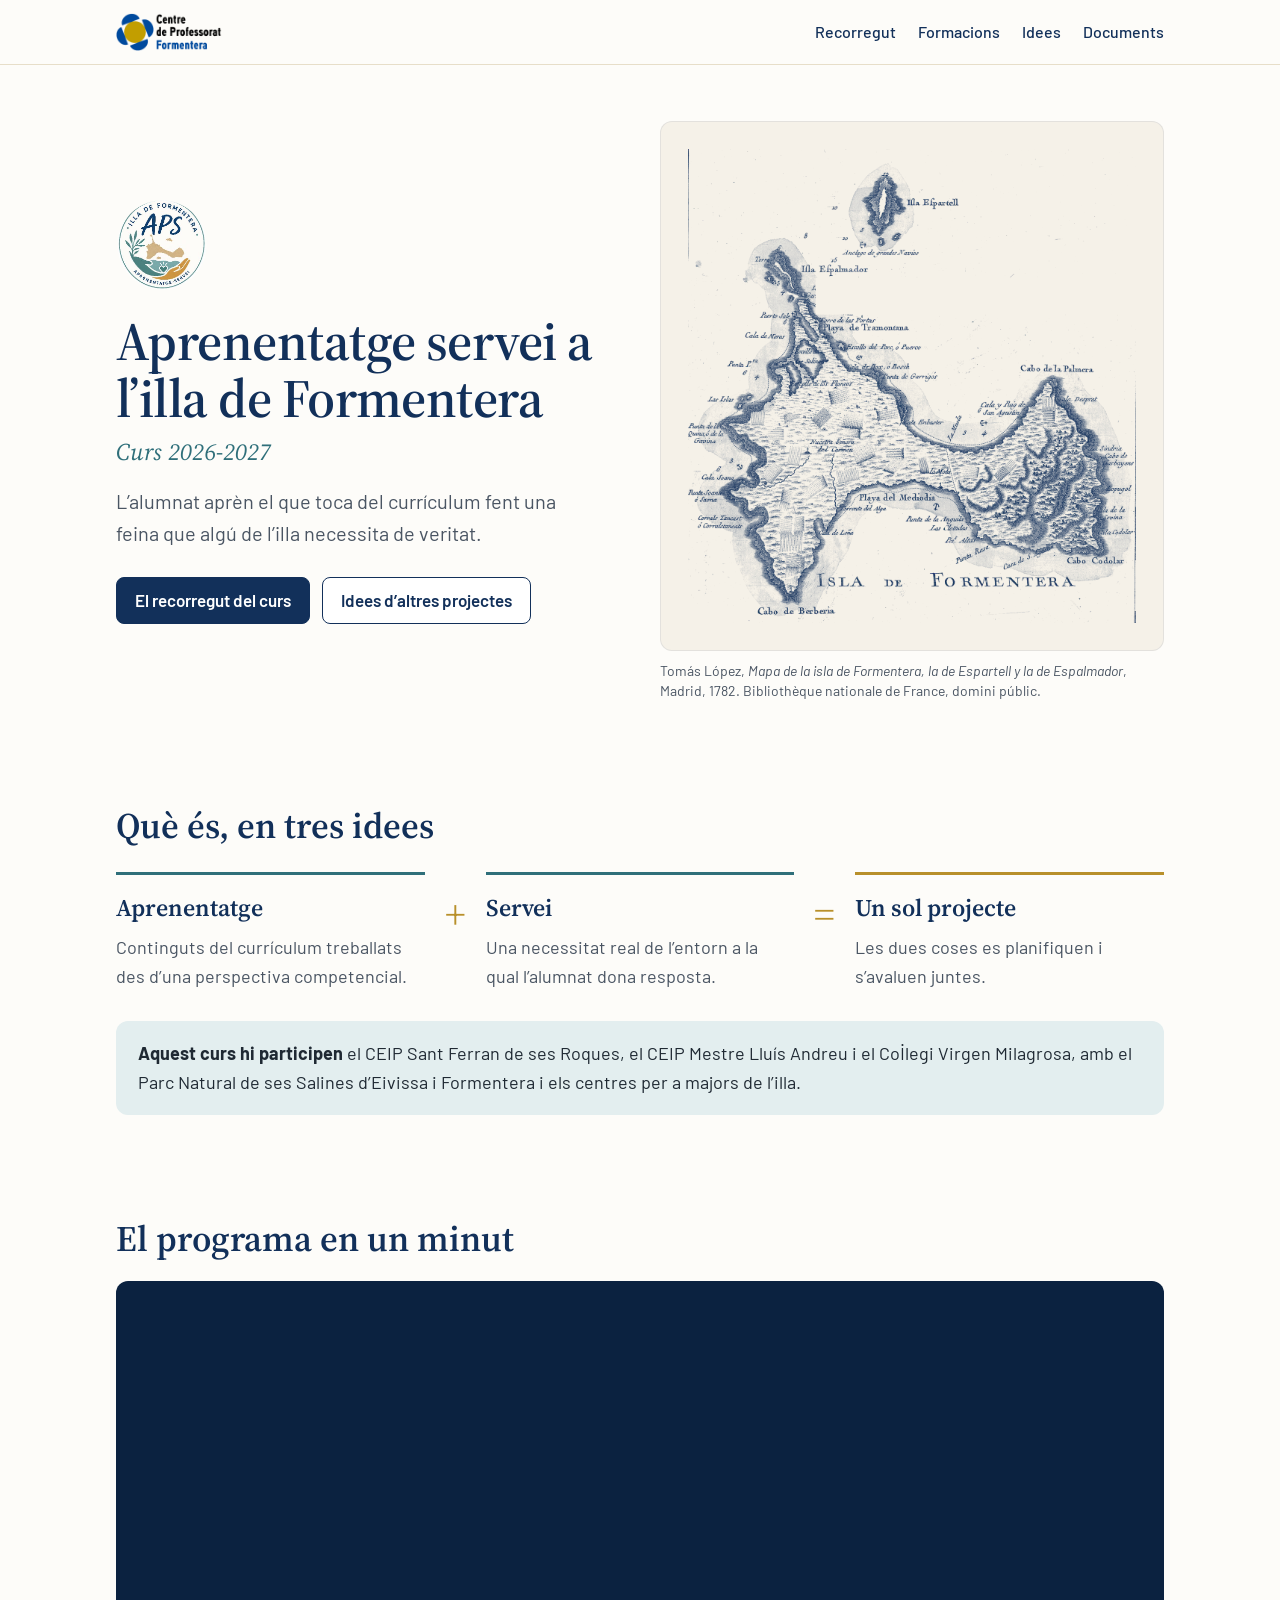
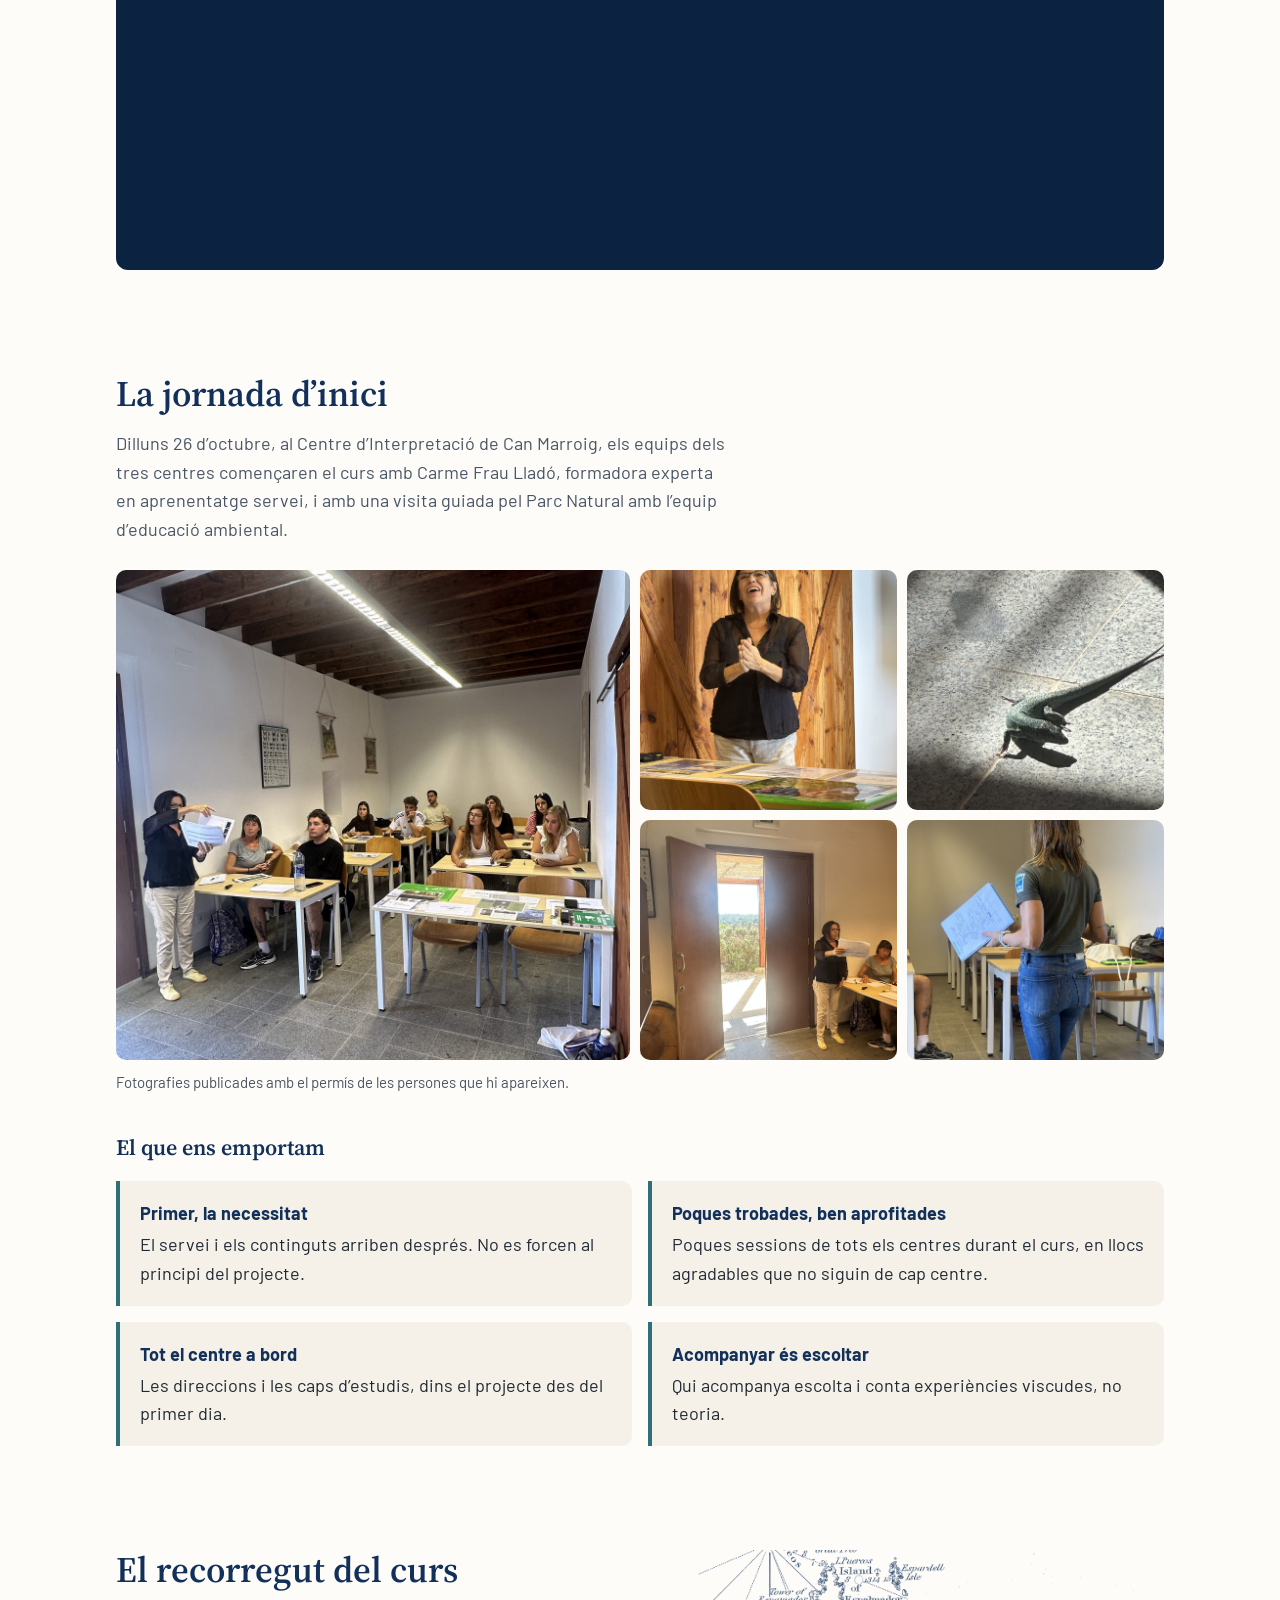
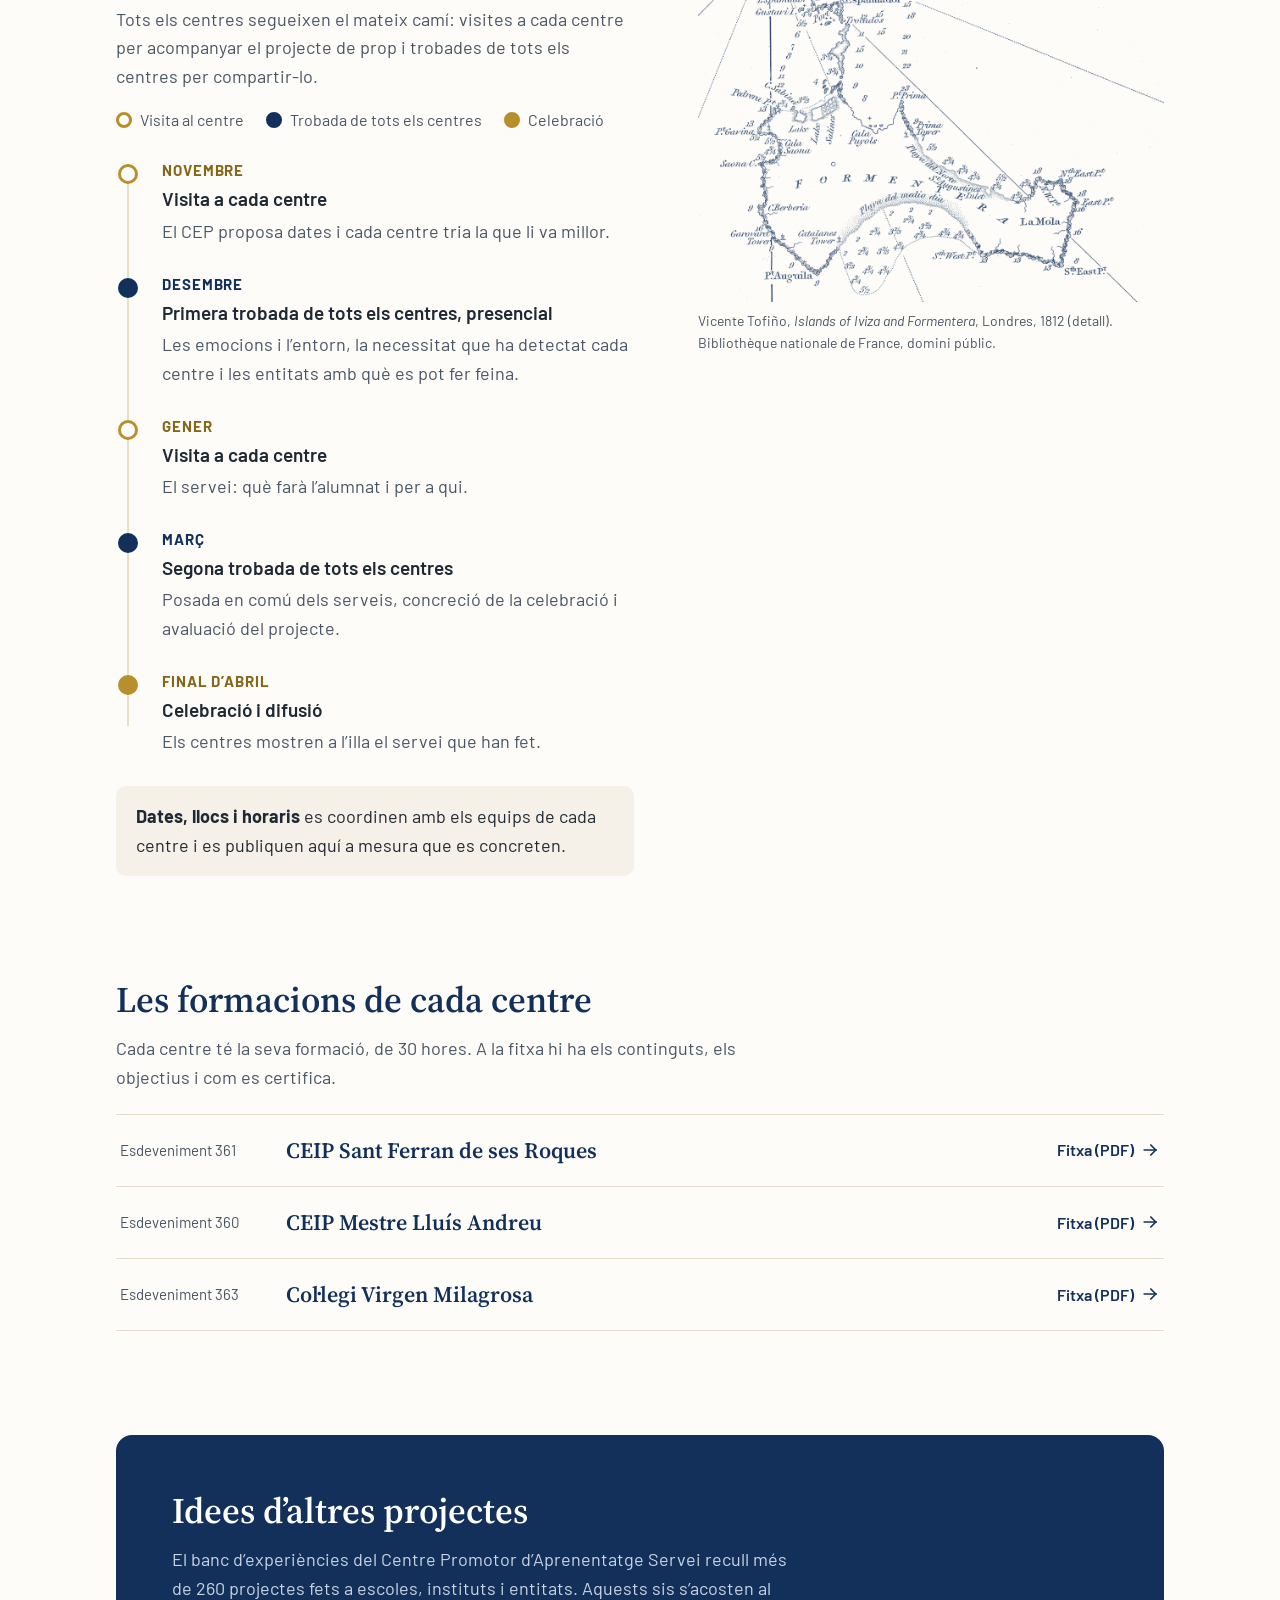
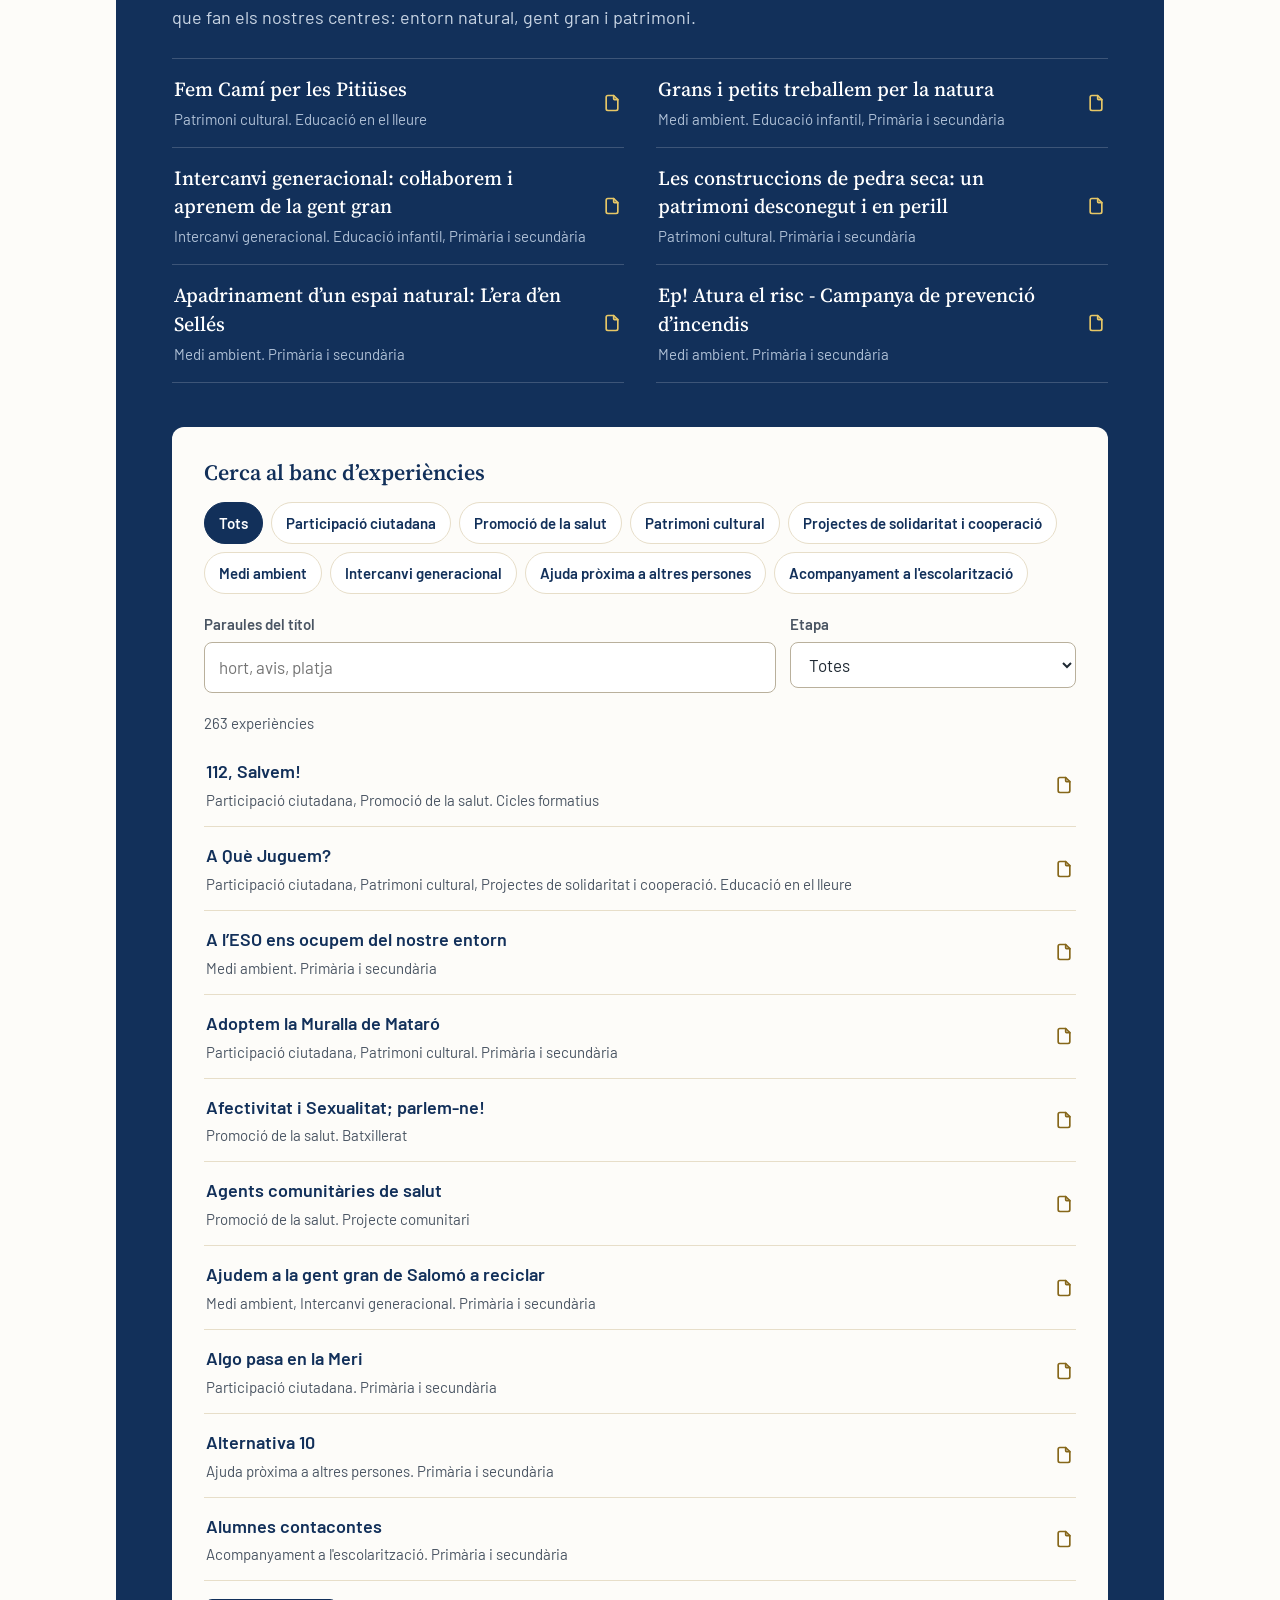
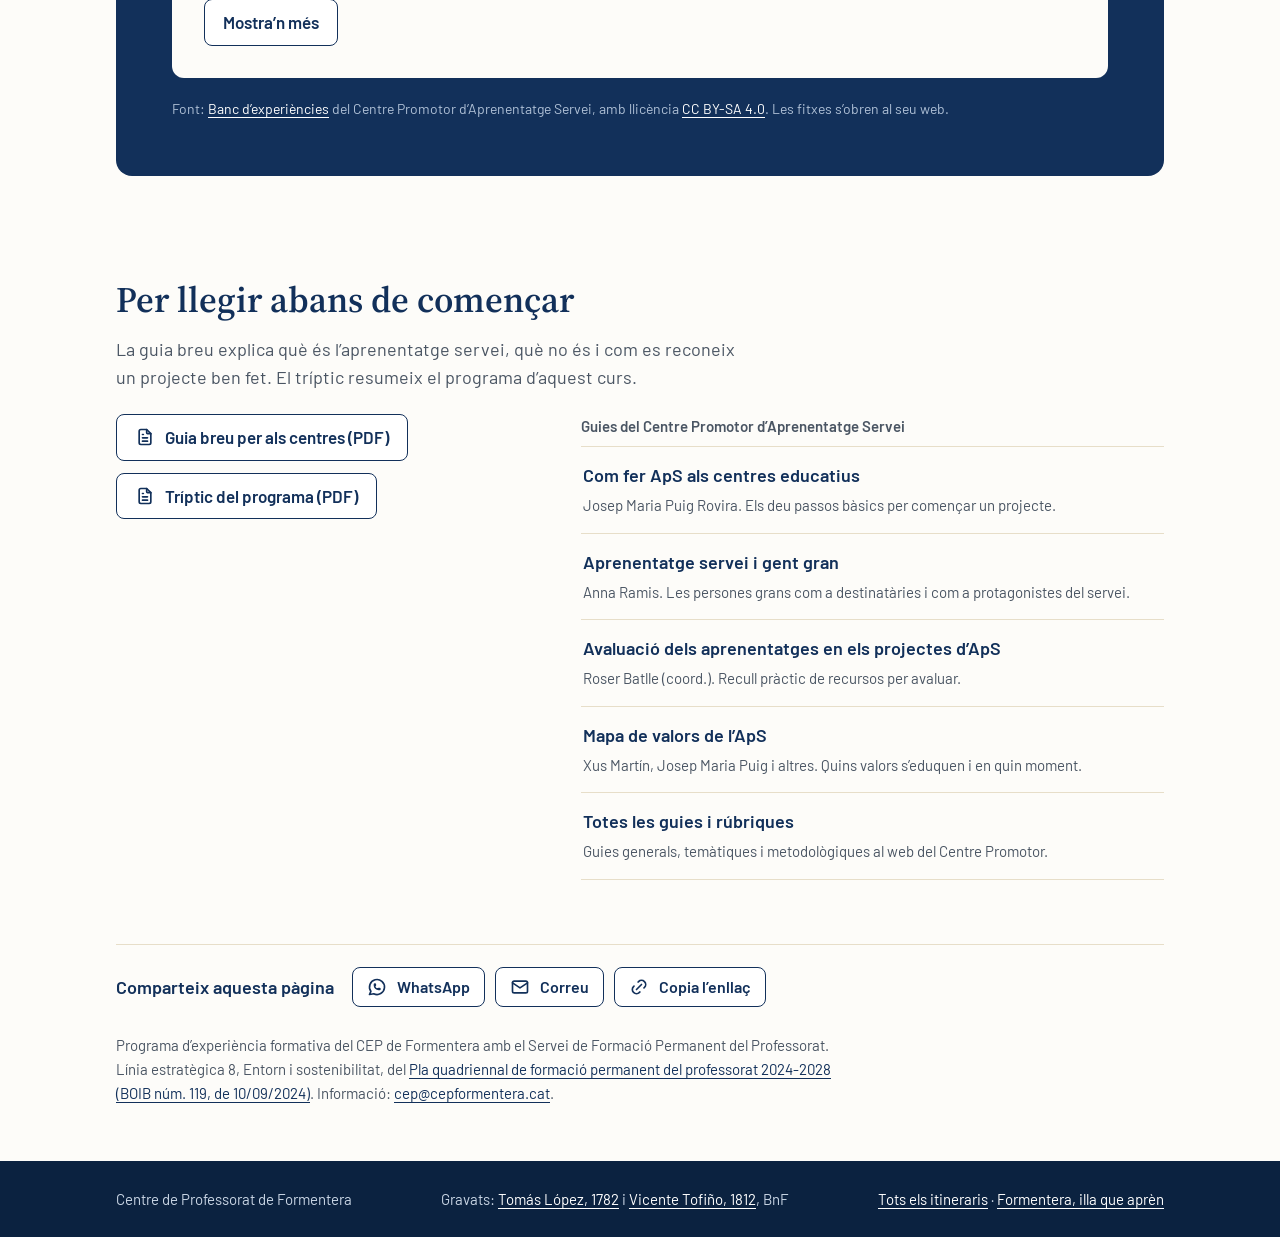
==== commit 234e213a: "ApS: filtres en fila desplaçable al mòbil Co-Authored-By: Claude Opus 5.5 <noreply@anthropic.com> Cl" ====
--- a/aps/index.html
+++ b/aps/index.html
@@ -178,6 +178,10 @@
 .fotos figure:first-child{grid-row:auto;grid-column:span 2}
 .camp,.docs{grid-template-columns:1fr}
 .btn{white-space:normal}
+.idees{padding:24px 16px;margin-left:-6px;margin-right:-6px}
+.cerca{padding:18px 14px}
+.filtres{flex-wrap:nowrap;overflow-x:auto;margin-left:-14px;margin-right:-14px;padding:0 14px 6px;scroll-snap-type:x proximity}
+.chip{white-space:nowrap;flex:none;scroll-snap-align:start}
 }
 </style>
 </head>
@@ -292,7 +296,7 @@
     <h3>Cerca al banc d’experiències</h3>
     <div class="filtres" id="ambits" role="group" aria-label="Àmbit del servei"></div>
     <div class="camp">
-      <div><label for="q">Paraules del títol</label><input id="q" type="search" placeholder="Per exemple: hort, avis, platja" autocomplete="off"></div>
+      <div><label for="q">Paraules del títol</label><input id="q" type="search" placeholder="hort, avis, platja" autocomplete="off"></div>
       <div><label for="etapa">Etapa</label><select id="etapa"><option value="">Totes</option></select></div>
     </div>
     <p class="compte" id="compte" aria-live="polite"></p>
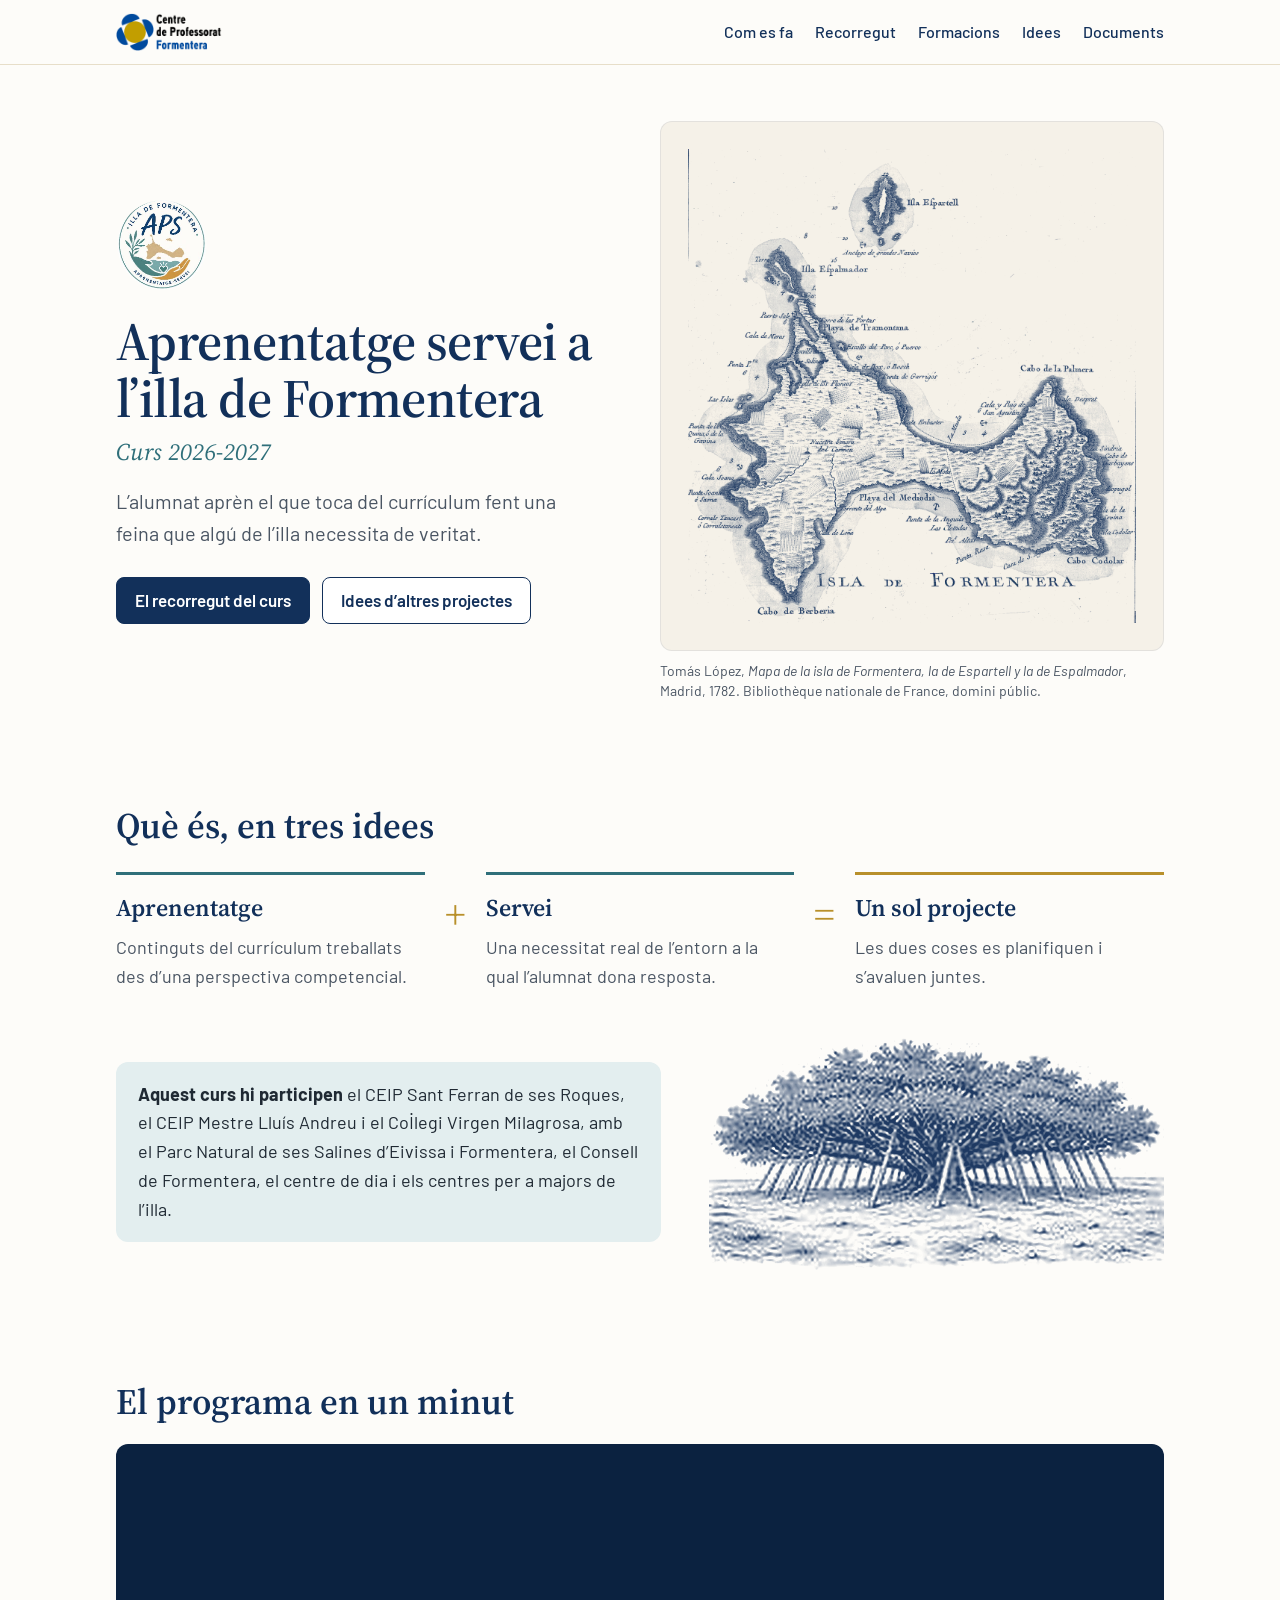
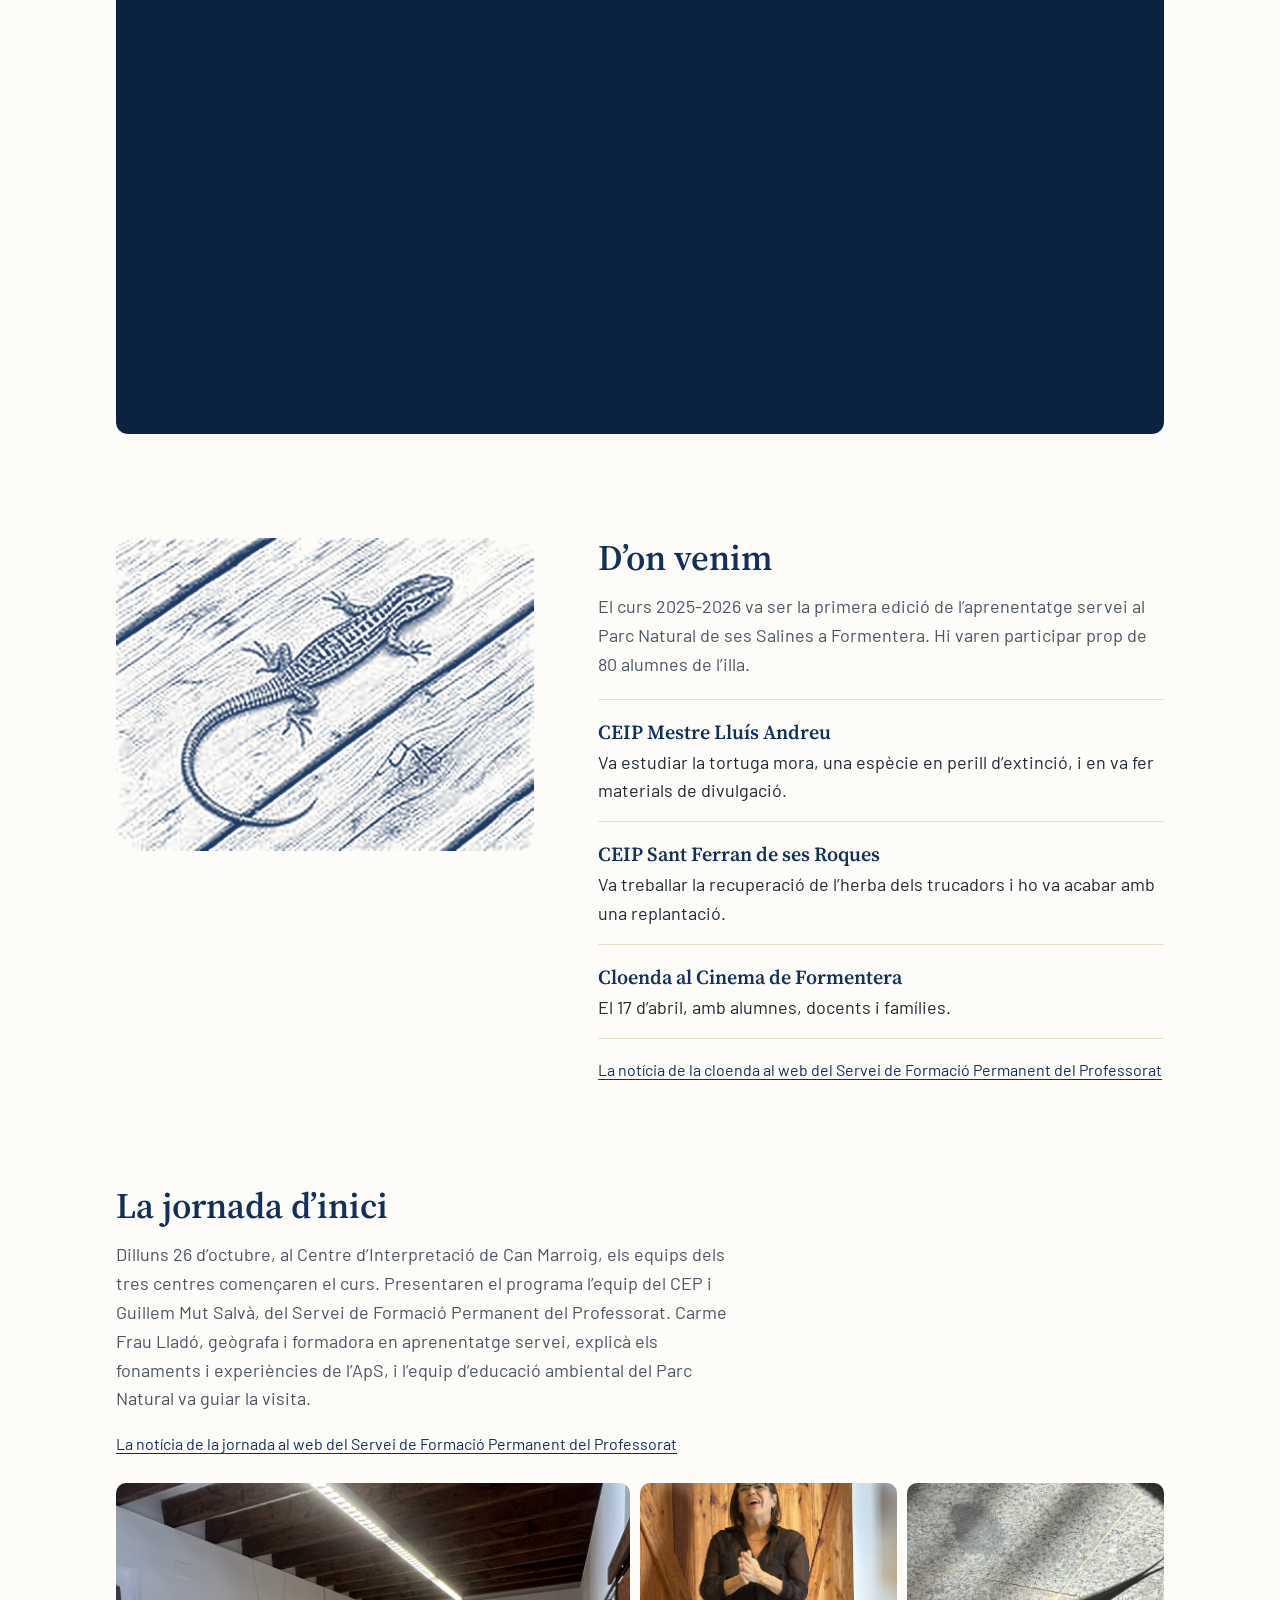
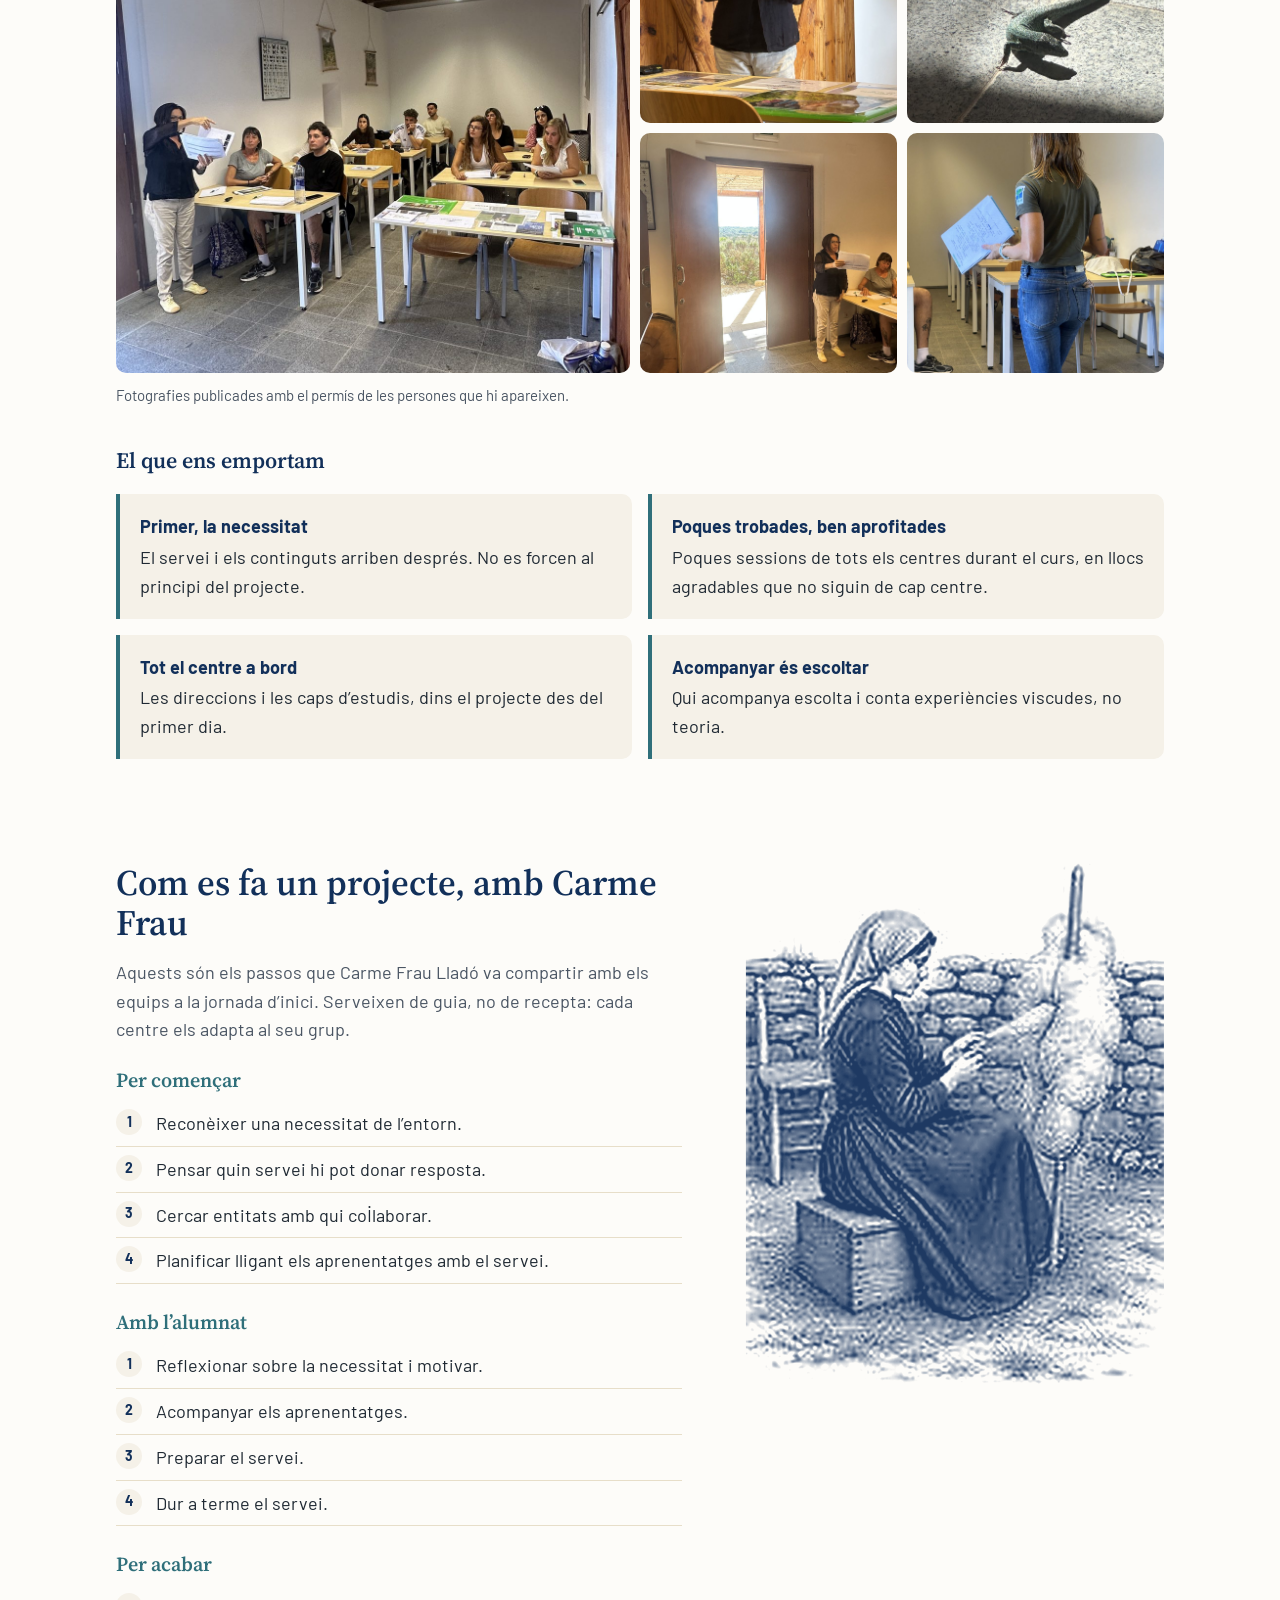
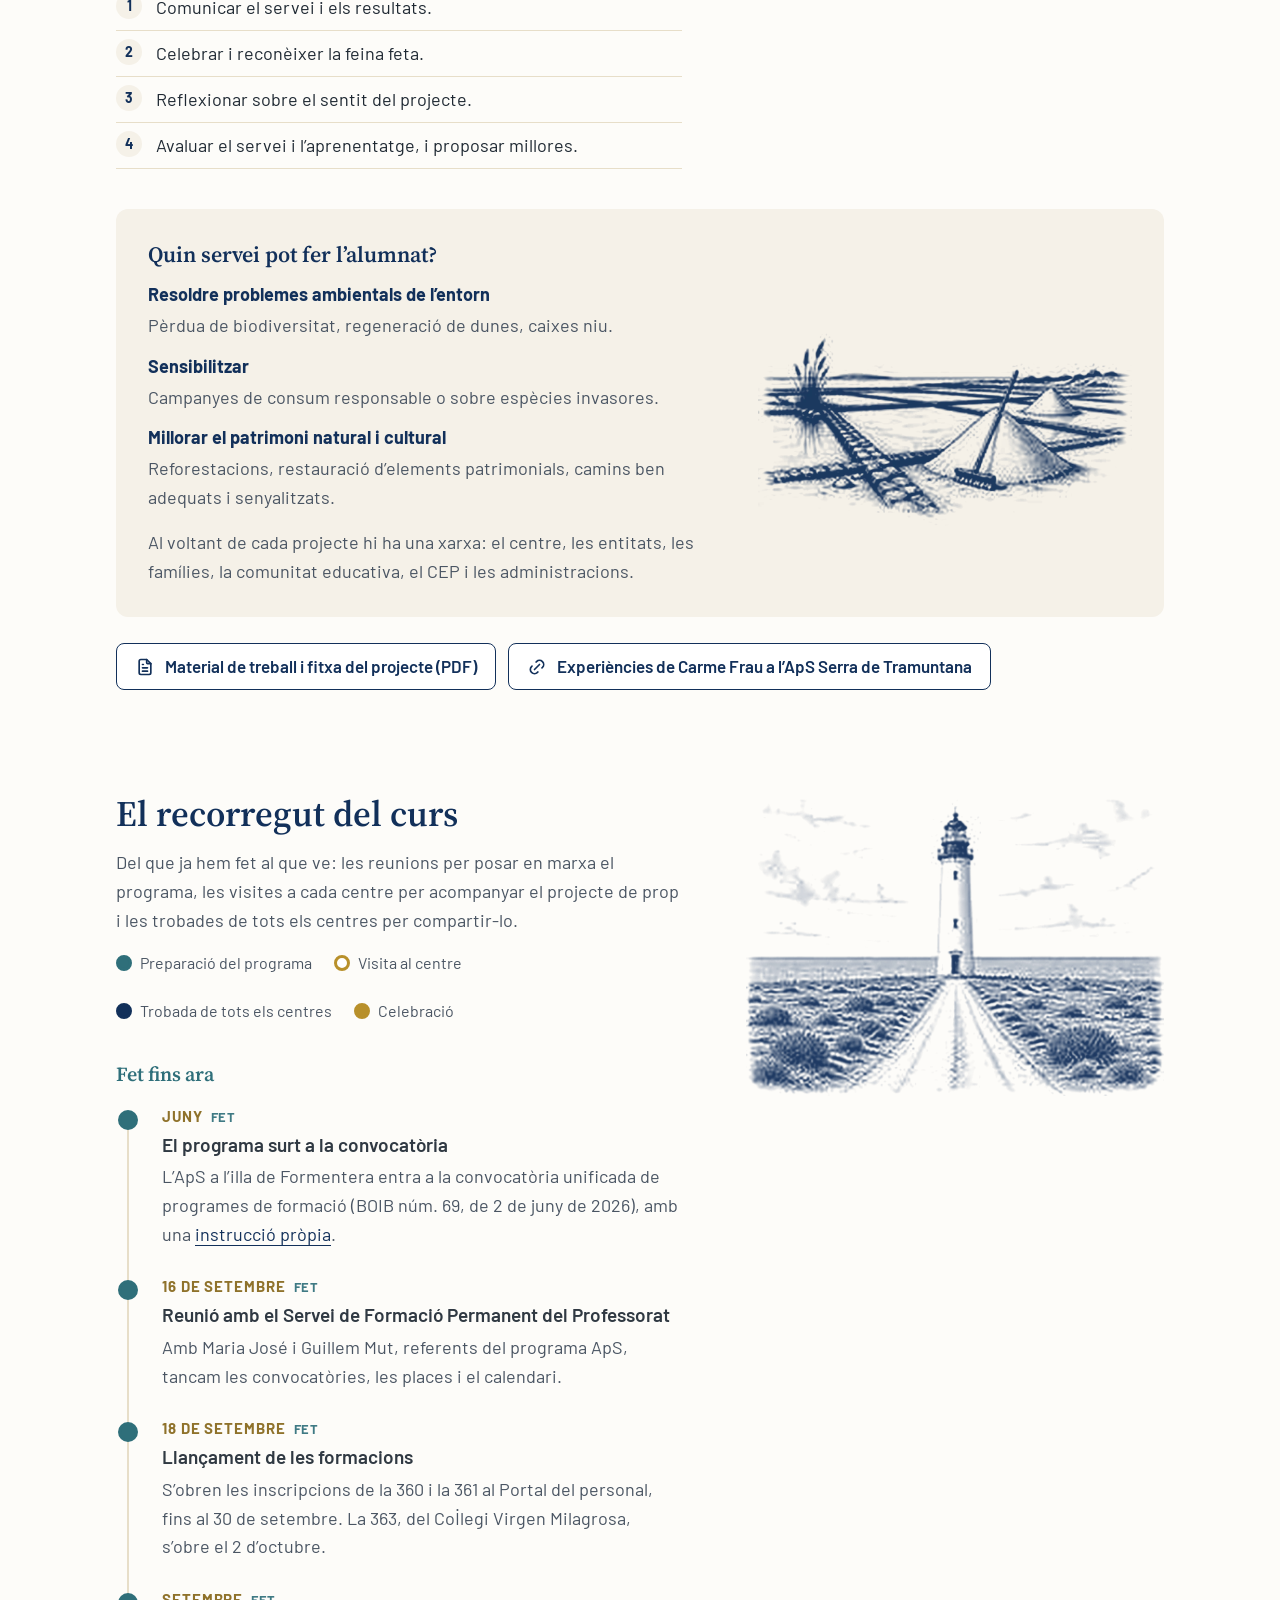
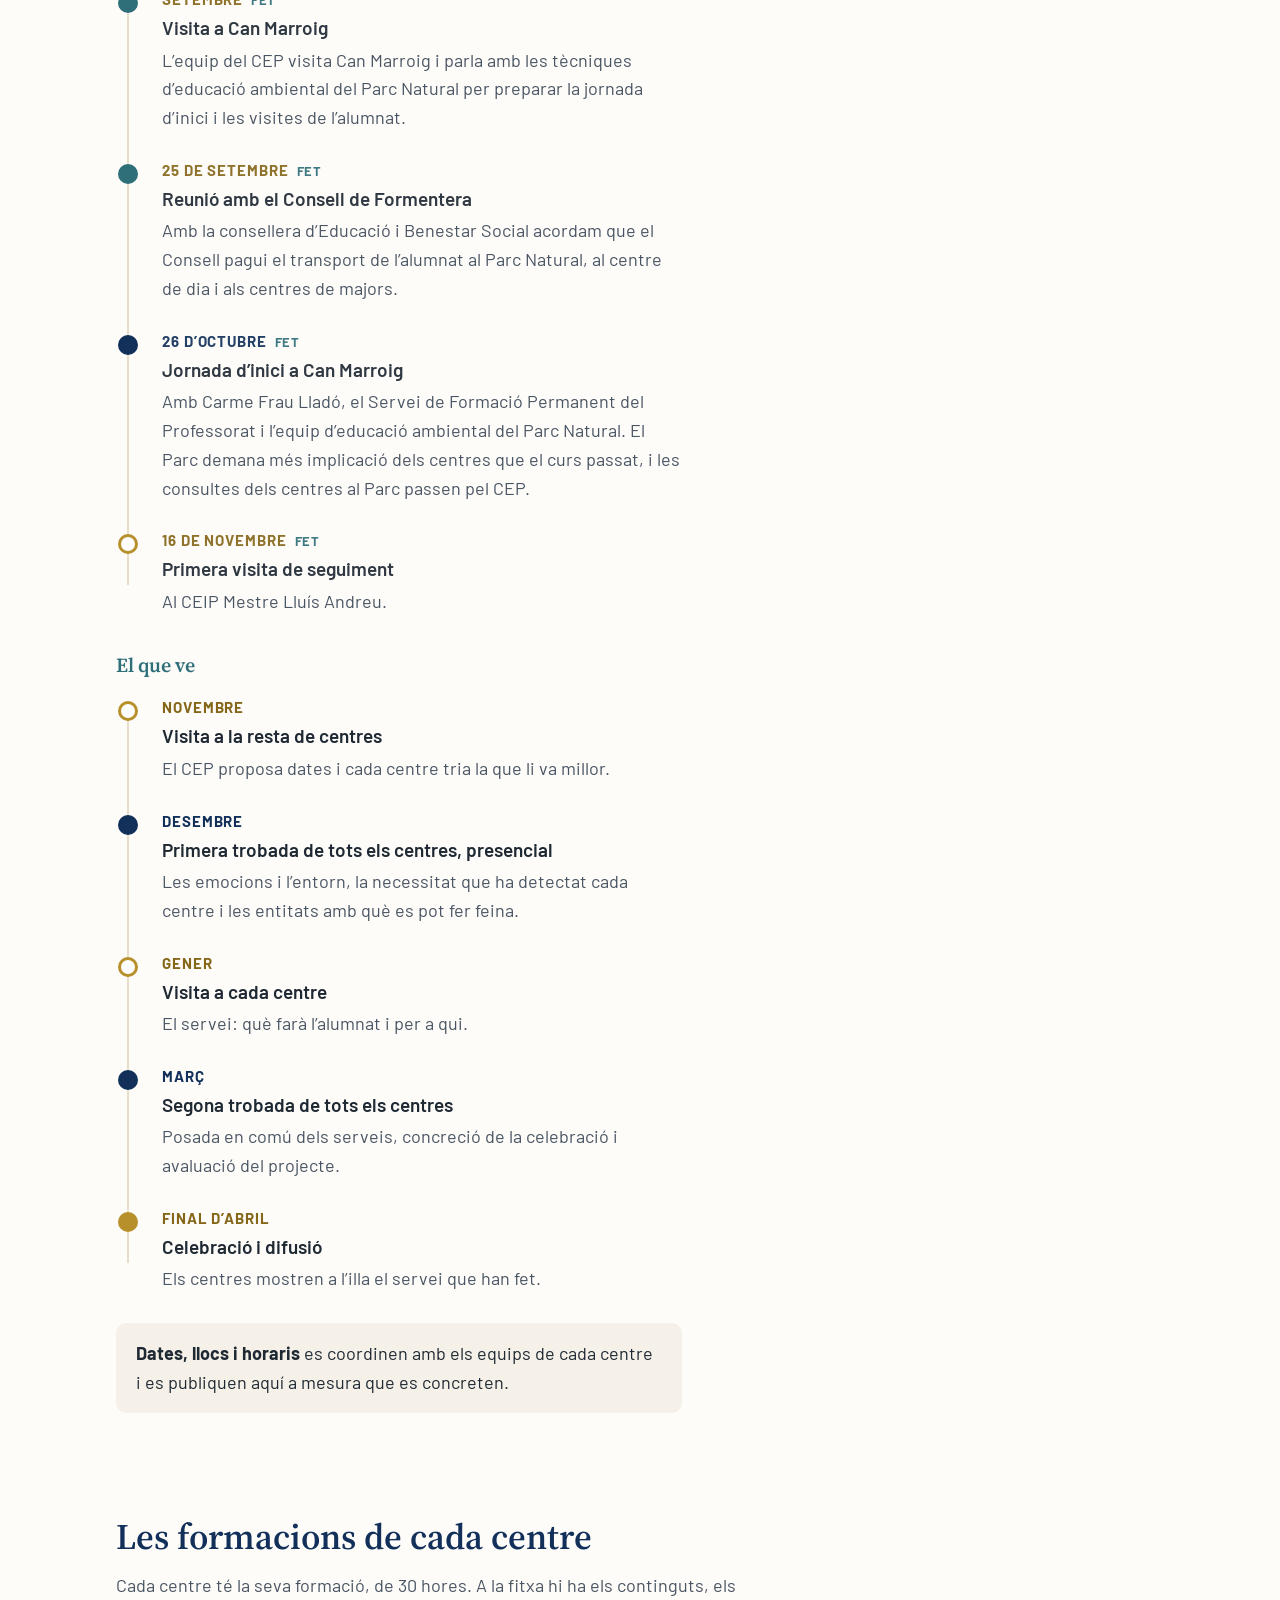
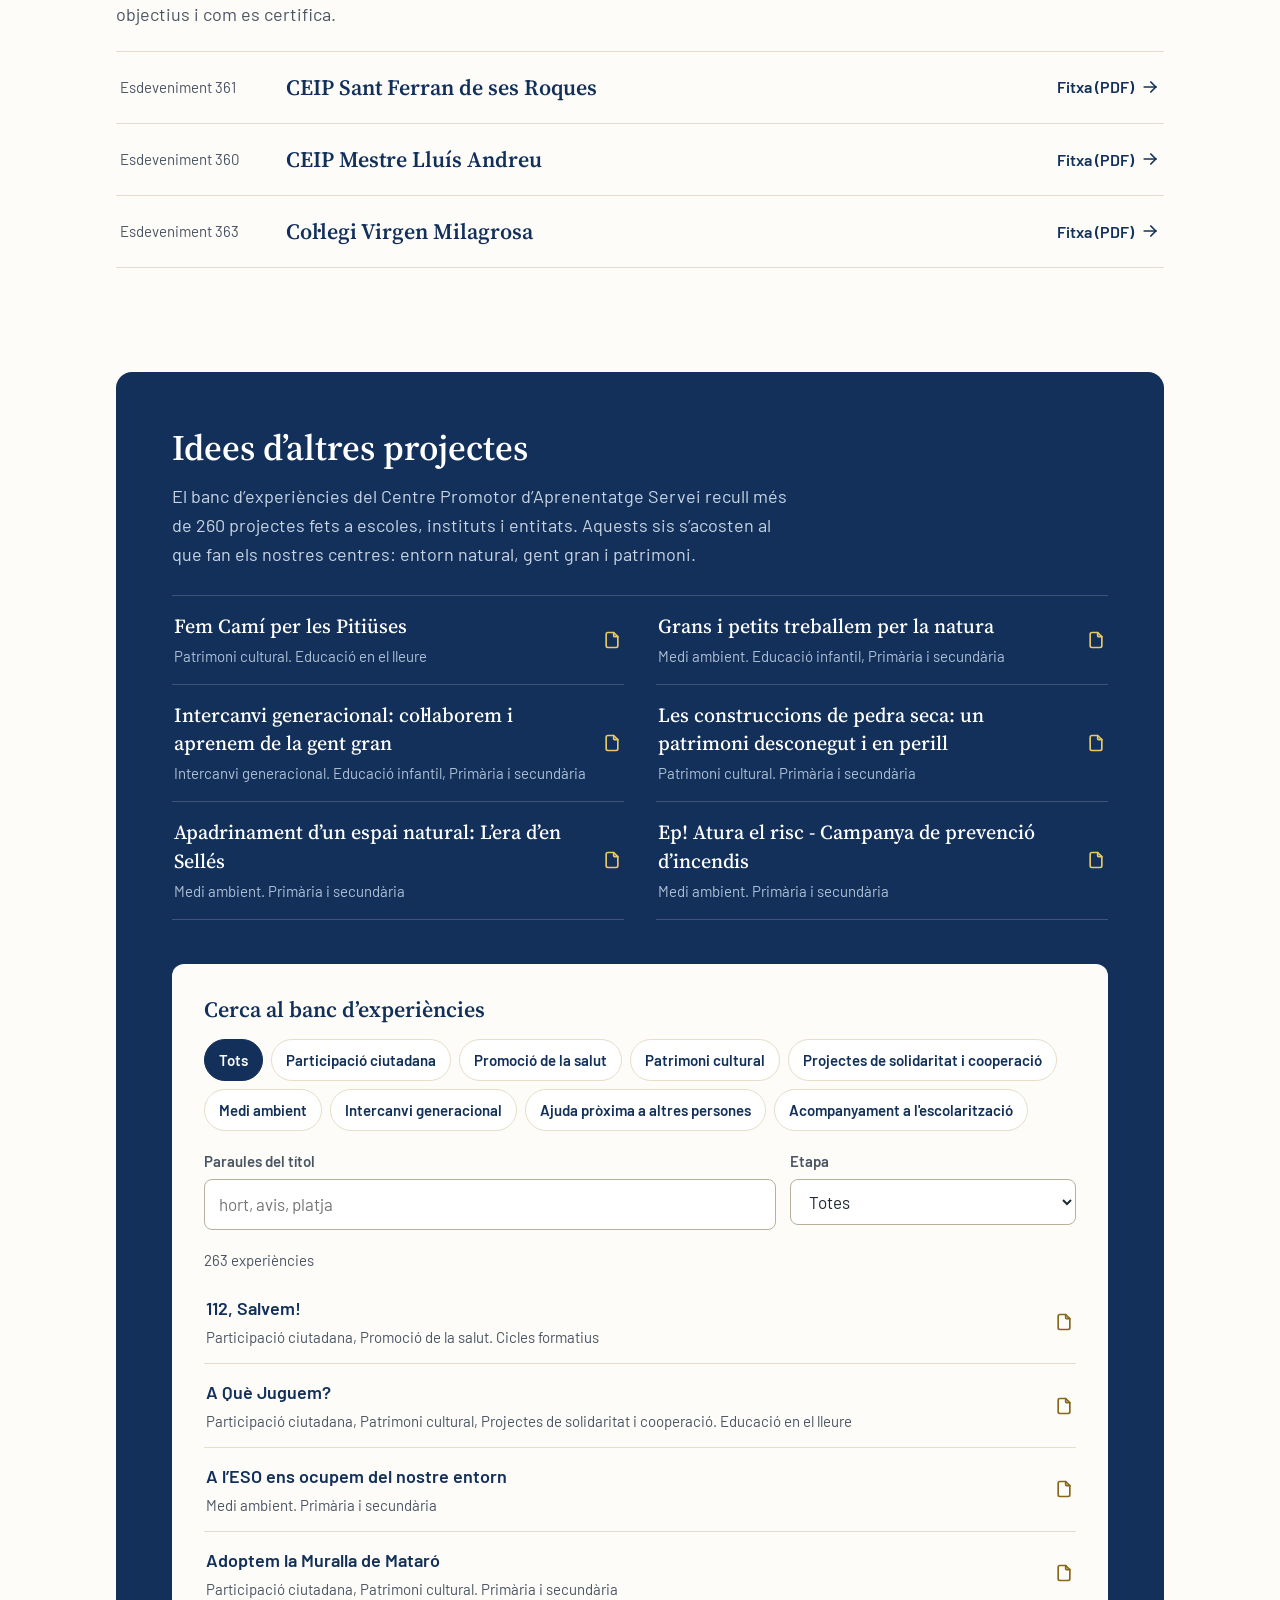
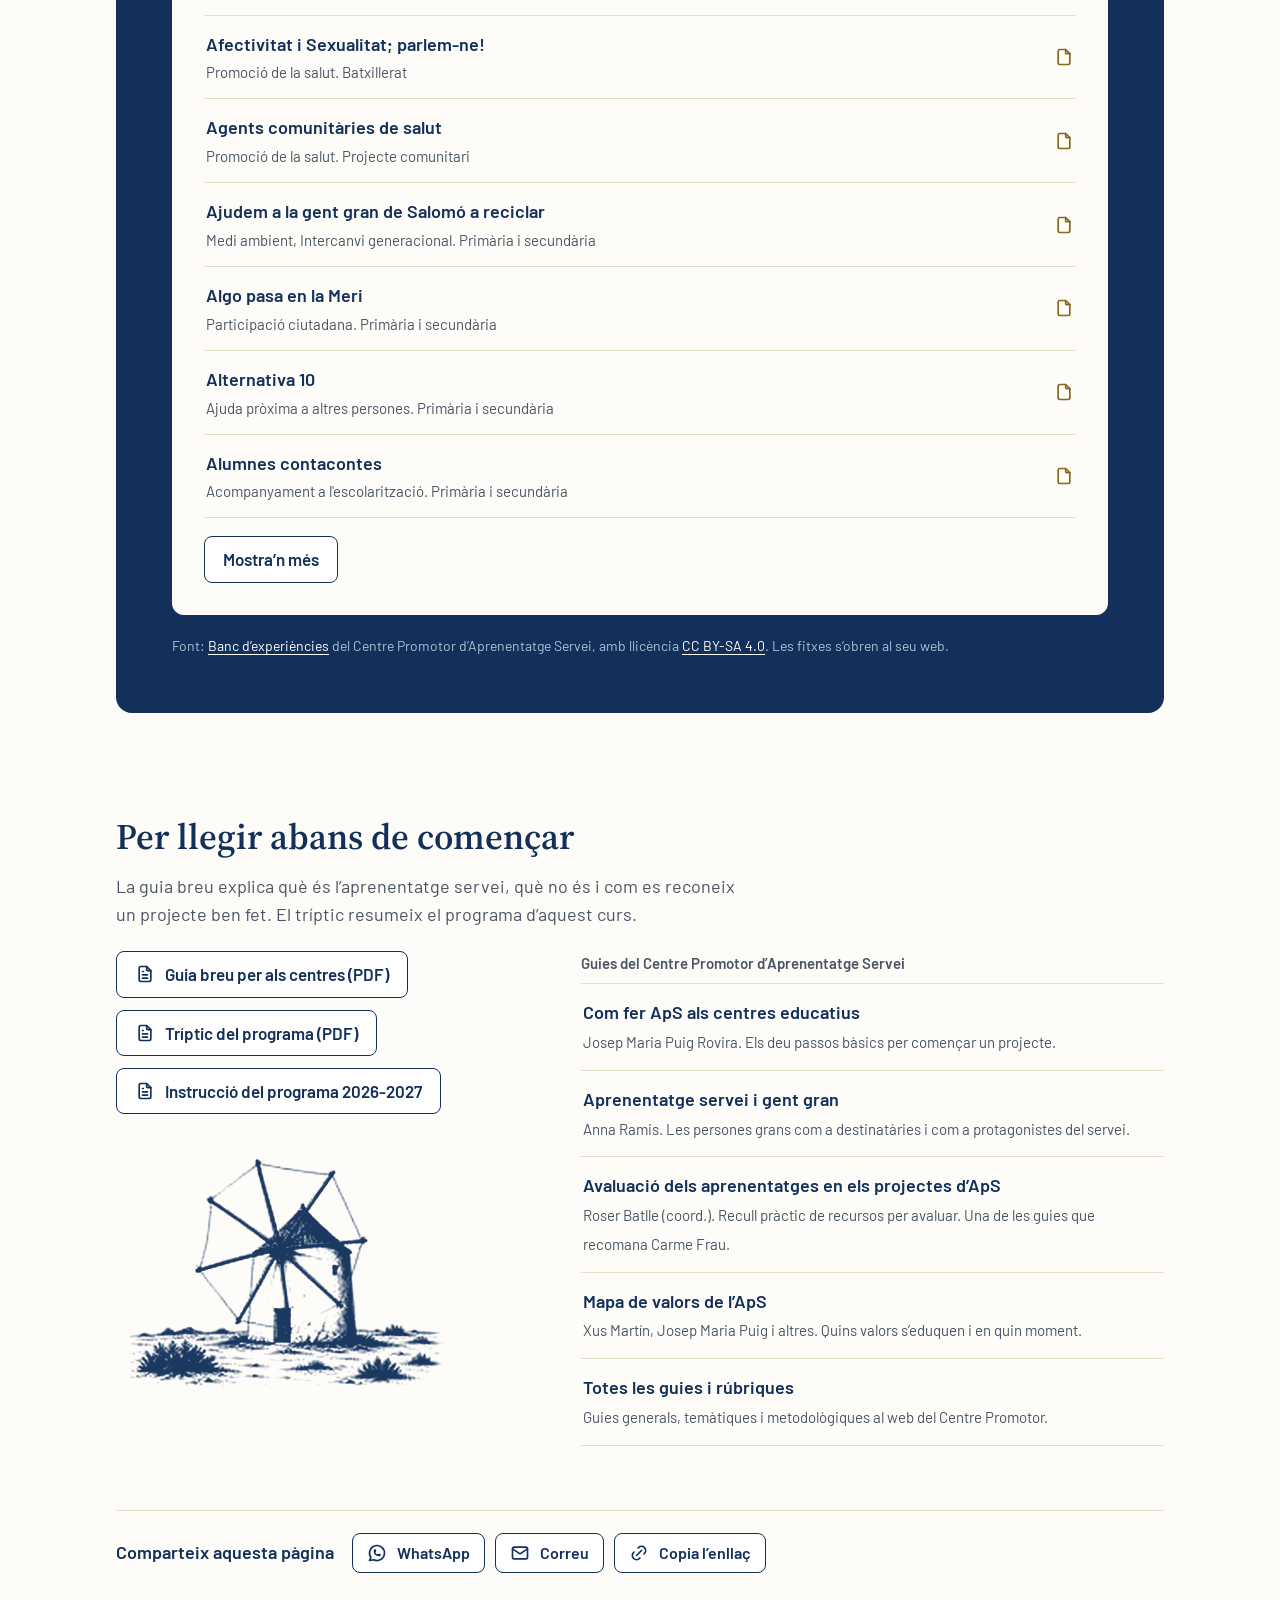
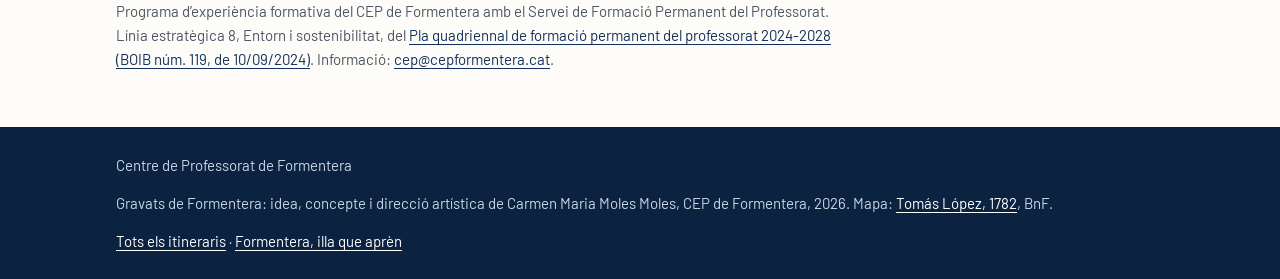
==== commit 2effeae0: "ApS: recorregut complet (SFPP, llançament, Can Marroig, Consell, visites), D'on venim, passes de Car" ====
--- a/aps/index.html
+++ b/aps/index.html
@@ -84,10 +84,6 @@
 .claus b{display:block;color:var(--navy);margin-bottom:2px}
 
 /* Recorregut amb carta nàutica */
-.ruta{display:grid;grid-template-columns:minmax(0,1fr) minmax(0,.9fr);gap:clamp(24px,5vw,64px);align-items:start}
-.ruta .carta{position:sticky;top:24px;margin:0}
-.ruta .carta img{width:100%;height:auto;opacity:.9}
-.ruta .carta figcaption{font-size:14px;color:var(--ink2);margin-top:8px}
 .lleg{display:flex;flex-wrap:wrap;gap:22px;margin:16px 0 0;font-size:16px;color:var(--ink2)}
 .lleg span{display:inline-flex;align-items:center;gap:8px}
 .crono{list-style:none;margin:26px 0 0;padding:0;position:relative}
@@ -164,12 +160,49 @@
 footer .wrap{display:flex;flex-wrap:wrap;justify-content:space-between;gap:14px 28px;padding-top:26px;padding-bottom:26px}
 footer a{color:#fff}
 
+/* Gravats de Formentera */
+.ink{width:100%;height:auto;display:block}
+.cap-g{font-size:14px;color:var(--ink2);margin:8px 0 0;line-height:1.45}
+.qui-g{display:grid;grid-template-columns:minmax(0,1.2fr) minmax(0,1fr);gap:clamp(20px,4vw,48px);align-items:center;margin:34px 0 0}
+.qui-g .qui{margin:0}
+.split{display:grid;grid-template-columns:minmax(0,.85fr) minmax(0,1.15fr);gap:clamp(24px,5vw,64px);align-items:start}
+.split.rev{grid-template-columns:minmax(0,1.15fr) minmax(0,.85fr)}
+.split figure{margin:0}
+.split .sticky{position:sticky;top:24px}
+.resultats{list-style:none;margin:20px 0 0;padding:0;border-top:1px solid var(--sand)}
+.resultats li{padding:16px 0;border-bottom:1px solid var(--sand)}
+.resultats b{display:block;font-family:var(--serif);font-weight:600;font-size:20px;color:var(--navy)}
+.mes-info{margin:18px 0 0;font-size:16px}
+
+/* Recorregut: fet i per fer */
+.fase{font-family:var(--serif);font-weight:600;font-size:20px;color:var(--teal);margin:34px 0 0}
+.fase+.crono{margin-top:14px}
+.dot.inst{background:var(--teal);border:3px solid var(--teal)}
+.estat{display:inline-block;margin-left:8px;font-size:13px;letter-spacing:.04em;color:var(--teal);text-transform:uppercase}
+.crono .fet .que,.crono .fet .quan{opacity:.92}
+.crono a{color:var(--navy)}
+
+/* Com es fa (Carme Frau) */
+.passes{display:grid;gap:26px;margin:24px 0 0}
+.passes h3{font-size:20px;margin:0 0 8px;color:var(--teal)}
+.passes ol{margin:0;padding:0;list-style:none;counter-reset:p}
+.passes li{counter-increment:p;position:relative;padding:8px 0 8px 40px;border-bottom:1px solid var(--sand)}
+.passes li::before{content:counter(p);position:absolute;left:0;top:8px;width:26px;height:26px;border-radius:50%;background:var(--cream);color:var(--navy);font-weight:700;font-size:14px;display:grid;place-items:center}
+.servei{display:grid;grid-template-columns:minmax(0,1.2fr) minmax(0,.8fr);gap:clamp(20px,4vw,48px);align-items:center;background:var(--cream);border-radius:var(--r);padding:clamp(20px,3vw,32px);margin:40px 0 0}
+.servei h3{margin:0 0 10px}
+.servei dl{margin:0}
+.servei dt{font-weight:700;color:var(--navy);margin-top:12px}
+.servei dd{margin:2px 0 0;color:var(--ink2)}
+.xarxa{margin:16px 0 0;color:var(--ink2)}
+.cf-links{display:flex;flex-wrap:wrap;gap:12px;margin:26px 0 0}
+
 @media (max-width:860px){
+.qui-g,.split,.split.rev,.servei{grid-template-columns:1fr}
+.split .sticky{position:static}
+.split figure{max-width:520px}
 .bar nav{display:none}
 .hero{grid-template-columns:1fr}
 .hero .seal{width:72px;height:72px;margin-bottom:16px}
-.ruta{grid-template-columns:1fr}
-.ruta .carta{position:static;order:-1;max-width:520px}
 .claus,.tria{grid-template-columns:1fr}
 .eq{grid-template-columns:1fr;gap:10px}
 .eq i{padding:0;font-size:30px}
@@ -192,6 +225,7 @@
   <div class="wrap">
     <a class="brand" href="https://cepformentera.caib.es/" target="_blank" rel="noopener"><img src="../assets/logos/cep-formentera.png" alt="Centre de Professorat de Formentera" width="106" height="38"></a>
     <nav aria-label="Seccions">
+      <a href="#com-es-fa">Com es fa</a>
       <a href="#recorregut">Recorregut</a>
       <a href="#formacions">Formacions</a>
       <a href="#idees">Idees</a>
@@ -228,7 +262,10 @@
     <i aria-hidden="true">=</i>
     <div class="res"><b>Un sol projecte</b><span>Les dues coses es planifiquen i s’avaluen juntes.</span></div>
   </div>
-  <p class="qui"><strong>Aquest curs hi participen</strong> el CEIP Sant Ferran de ses Roques, el CEIP Mestre Lluís Andreu i el Col·legi Virgen Milagrosa, amb el Parc Natural de ses Salines d’Eivissa i Formentera i els centres per a majors de l’illa.</p>
+  <div class="qui-g">
+    <p class="qui"><strong>Aquest curs hi participen</strong> el CEIP Sant Ferran de ses Roques, el CEIP Mestre Lluís Andreu i el Col·legi Virgen Milagrosa, amb el Parc Natural de ses Salines d’Eivissa i Formentera, el Consell de Formentera, el centre de dia i els centres per a majors de l’illa.</p>
+    <figure style="margin:0"><img class="ink" src="img/gravat-figuera.webp" alt="Gravat d’una figuera formenterenca amb les estalons que sostenen les branques" width="900" height="501" loading="lazy"></figure>
+  </div>
 </section>
 
 <section class="sec">
@@ -236,9 +273,24 @@
   <div class="video"><iframe src="https://player.vimeo.com/video/1236551282?dnt=1" allow="fullscreen; picture-in-picture" title="Aprenentatge Servei a Formentera" loading="lazy"></iframe></div>
 </section>
 
+<section class="sec split" id="don-venim">
+  <figure class="sticky"><img class="ink" src="img/gravat-sargantana.webp" alt="Gravat d’una sargantana pitiüsa damunt una fusta" width="900" height="674" loading="lazy"></figure>
+  <div>
+    <h2>D’on venim</h2>
+    <p class="lead">El curs 2025-2026 va ser la primera edició de l’aprenentatge servei al Parc Natural de ses Salines a Formentera. Hi varen participar prop de 80 alumnes de l’illa.</p>
+    <ul class="resultats">
+      <li><b>CEIP Mestre Lluís Andreu</b>Va estudiar la tortuga mora, una espècie en perill d’extinció, i en va fer materials de divulgació.</li>
+      <li><b>CEIP Sant Ferran de ses Roques</b>Va treballar la recuperació de l’herba dels trucadors i ho va acabar amb una replantació.</li>
+      <li><b>Cloenda al Cinema de Formentera</b>El 17 d’abril, amb alumnes, docents i famílies.</li>
+    </ul>
+    <p class="mes-info"><a href="https://www.caib.es/sites/formaciodelprofessorat/es/n/clausura/" target="_blank" rel="noopener">La notícia de la cloenda al web del Servei de Formació Permanent del Professorat</a></p>
+  </div>
+</section>
+
 <section class="sec">
   <h2>La jornada d’inici</h2>
-  <p class="lead">Dilluns 26 d’octubre, al Centre d’Interpretació de Can Marroig, els equips dels tres centres començaren el curs amb Carme Frau Lladó, formadora experta en aprenentatge servei, i amb una visita guiada pel Parc Natural amb l’equip d’educació ambiental.</p>
+  <p class="lead">Dilluns 26 d’octubre, al Centre d’Interpretació de Can Marroig, els equips dels tres centres començaren el curs. Presentaren el programa l’equip del CEP i Guillem Mut Salvà, del Servei de Formació Permanent del Professorat. Carme Frau Lladó, geògrafa i formadora en aprenentatge servei, explicà els fonaments i experiències de l’ApS, i l’equip d’educació ambiental del Parc Natural va guiar la visita.</p>
+  <p class="mes-info"><a href="https://www.caib.es/sites/formaciodelprofessorat/ca/n/comenaa_laaps_a_lailla_de_formentera/" target="_blank" rel="noopener">La notícia de la jornada al web del Servei de Formació Permanent del Professorat</a></p>
   <div class="fotos">
     <figure><img src="img/jornada-26-10-1.jpg" alt="Sessió de la jornada d’inici a la sala de Can Marroig" width="1050" height="1400" loading="lazy"></figure>
     <figure><img src="img/jornada-26-10-2.jpg" alt="Carme Frau Lladó durant la sessió" width="1050" height="1400" loading="lazy"></figure>
@@ -257,13 +309,80 @@
   </ul>
 </section>
 
-<section class="sec ruta" id="recorregut">
+<section class="sec split rev" id="com-es-fa">
+  <div>
+    <h2>Com es fa un projecte, amb Carme Frau</h2>
+    <p class="lead">Aquests són els passos que Carme Frau Lladó va compartir amb els equips a la jornada d’inici. Serveixen de guia, no de recepta: cada centre els adapta al seu grup.</p>
+    <div class="passes">
+      <div>
+        <h3>Per començar</h3>
+        <ol>
+          <li>Reconèixer una necessitat de l’entorn.</li>
+          <li>Pensar quin servei hi pot donar resposta.</li>
+          <li>Cercar entitats amb qui col·laborar.</li>
+          <li>Planificar lligant els aprenentatges amb el servei.</li>
+        </ol>
+      </div>
+      <div>
+        <h3>Amb l’alumnat</h3>
+        <ol>
+          <li>Reflexionar sobre la necessitat i motivar.</li>
+          <li>Acompanyar els aprenentatges.</li>
+          <li>Preparar el servei.</li>
+          <li>Dur a terme el servei.</li>
+        </ol>
+      </div>
+      <div>
+        <h3>Per acabar</h3>
+        <ol>
+          <li>Comunicar el servei i els resultats.</li>
+          <li>Celebrar i reconèixer la feina feta.</li>
+          <li>Reflexionar sobre el sentit del projecte.</li>
+          <li>Avaluar el servei i l’aprenentatge, i proposar millores.</li>
+        </ol>
+      </div>
+    </div>
+  </div>
+  <figure class="sticky"><img class="ink" src="img/gravat-dona-filant.webp" alt="Gravat d’una dona filant llana, asseguda davant una paret seca" width="717" height="900" loading="lazy"></figure>
+</section>
+
+<div class="servei">
+  <div>
+    <h3>Quin servei pot fer l’alumnat?</h3>
+    <dl>
+      <dt>Resoldre problemes ambientals de l’entorn</dt><dd>Pèrdua de biodiversitat, regeneració de dunes, caixes niu.</dd>
+      <dt>Sensibilitzar</dt><dd>Campanyes de consum responsable o sobre espècies invasores.</dd>
+      <dt>Millorar el patrimoni natural i cultural</dt><dd>Reforestacions, restauració d’elements patrimonials, camins ben adequats i senyalitzats.</dd>
+    </dl>
+    <p class="xarxa">Al voltant de cada projecte hi ha una xarxa: el centre, les entitats, les famílies, la comunitat educativa, el CEP i les administracions.</p>
+  </div>
+  <figure style="margin:0"><img class="ink" src="img/gravat-salines.webp" alt="Gravat de les salines, amb un munt de sal i un rasclet" width="1000" height="665" loading="lazy"></figure>
+</div>
+<div class="cf-links">
+  <a class="btn" href="docs/material-jornada-inici-carme-frau.pdf" target="_blank" rel="noopener"><svg class="ico" viewBox="0 0 24 24" fill="none" stroke="currentColor" stroke-width="2" stroke-linecap="round" stroke-linejoin="round" aria-hidden="true"><path d="M14 3v4a1 1 0 0 0 1 1h4"/><path d="M17 21h-10a2 2 0 0 1 -2 -2v-14a2 2 0 0 1 2 -2h7l5 5v11a2 2 0 0 1 -2 2z"/><path d="M9 9l1 0"/><path d="M9 13l6 0"/><path d="M9 17l6 0"/></svg>Material de treball i fitxa del projecte (PDF)</a>
+  <a class="btn" href="https://apstramuntana.eu/author/carmefrau1/" target="_blank" rel="noopener"><svg class="ico" viewBox="0 0 24 24" fill="none" stroke="currentColor" stroke-width="2" stroke-linecap="round" stroke-linejoin="round" aria-hidden="true"><path d="M9 15l6 -6"/><path d="M11 6l.463 -.536a5 5 0 0 1 7.071 7.072l-.534 .464"/><path d="M13 18l-.397 .534a5.068 5.068 0 0 1 -7.127 0a4.972 4.972 0 0 1 0 -7.071l.524 -.463"/></svg>Experiències de Carme Frau a l’ApS Serra de Tramuntana</a>
+</div>
+
+<section class="sec split rev" id="recorregut">
   <div>
     <h2>El recorregut del curs</h2>
-    <p class="lead">Tots els centres segueixen el mateix camí: visites a cada centre per acompanyar el projecte de prop i trobades de tots els centres per compartir-lo.</p>
-    <div class="lleg" aria-hidden="true"><span><i class="dot ind"></i>Visita al centre</span><span><i class="dot grup"></i>Trobada de tots els centres</span><span><i class="dot fi"></i>Celebració</span></div>
+    <p class="lead">Del que ja hem fet al que ve: les reunions per posar en marxa el programa, les visites a cada centre per acompanyar el projecte de prop i les trobades de tots els centres per compartir-lo.</p>
+    <div class="lleg" aria-hidden="true"><span><i class="dot inst"></i>Preparació del programa</span><span><i class="dot ind"></i>Visita al centre</span><span><i class="dot grup"></i>Trobada de tots els centres</span><span><i class="dot fi"></i>Celebració</span></div>
+
+    <p class="fase">Fet fins ara</p>
     <ol class="crono">
-      <li><i class="dot ind" aria-hidden="true"></i><p class="quan">Novembre</p><p class="que">Visita a cada centre</p><p class="det">El CEP proposa dates i cada centre tria la que li va millor.</p></li>
+      <li class="fet"><i class="dot inst" aria-hidden="true"></i><p class="quan">Juny<span class="estat">Fet</span></p><p class="que">El programa surt a la convocatòria</p><p class="det">L’ApS a l’illa de Formentera entra a la convocatòria unificada de programes de formació (BOIB núm. 69, de 2 de juny de 2026), amb una <a href="https://csv.caib.es/concsvfront/view.xhtml?hash=97fc4dc99435e9c4f53774de108303c7eb9e760d1c87794797fd99f43df91a6a" target="_blank" rel="noopener">instrucció pròpia</a>.</p></li>
+      <li class="fet"><i class="dot inst" aria-hidden="true"></i><p class="quan">16 de setembre<span class="estat">Fet</span></p><p class="que">Reunió amb el Servei de Formació Permanent del Professorat</p><p class="det">Amb Maria José i Guillem Mut, referents del programa ApS, tancam les convocatòries, les places i el calendari.</p></li>
+      <li class="fet"><i class="dot inst" aria-hidden="true"></i><p class="quan">18 de setembre<span class="estat">Fet</span></p><p class="que">Llançament de les formacions</p><p class="det">S’obren les inscripcions de la 360 i la 361 al Portal del personal, fins al 30 de setembre. La 363, del Col·legi Virgen Milagrosa, s’obre el 2 d’octubre.</p></li>
+      <li class="fet"><i class="dot inst" aria-hidden="true"></i><p class="quan">Setembre<span class="estat">Fet</span></p><p class="que">Visita a Can Marroig</p><p class="det">L’equip del CEP visita Can Marroig i parla amb les tècniques d’educació ambiental del Parc Natural per preparar la jornada d’inici i les visites de l’alumnat.</p></li>
+      <li class="fet"><i class="dot inst" aria-hidden="true"></i><p class="quan">25 de setembre<span class="estat">Fet</span></p><p class="que">Reunió amb el Consell de Formentera</p><p class="det">Amb la consellera d’Educació i Benestar Social acordam que el Consell pagui el transport de l’alumnat al Parc Natural, al centre de dia i als centres de majors.</p></li>
+      <li class="fet g"><i class="dot grup" aria-hidden="true"></i><p class="quan">26 d’octubre<span class="estat">Fet</span></p><p class="que">Jornada d’inici a Can Marroig</p><p class="det">Amb Carme Frau Lladó, el Servei de Formació Permanent del Professorat i l’equip d’educació ambiental del Parc Natural. El Parc demana més implicació dels centres que el curs passat, i les consultes dels centres al Parc passen pel CEP.</p></li>
+      <li class="fet"><i class="dot ind" aria-hidden="true"></i><p class="quan">16 de novembre<span class="estat">Fet</span></p><p class="que">Primera visita de seguiment</p><p class="det">Al CEIP Mestre Lluís Andreu.</p></li>
+    </ol>
+
+    <p class="fase">El que ve</p>
+    <ol class="crono">
+      <li><i class="dot ind" aria-hidden="true"></i><p class="quan">Novembre</p><p class="que">Visita a la resta de centres</p><p class="det">El CEP proposa dates i cada centre tria la que li va millor.</p></li>
       <li class="g"><i class="dot grup" aria-hidden="true"></i><p class="quan">Desembre</p><p class="que">Primera trobada de tots els centres, presencial</p><p class="det">Les emocions i l’entorn, la necessitat que ha detectat cada centre i les entitats amb què es pot fer feina.</p></li>
       <li><i class="dot ind" aria-hidden="true"></i><p class="quan">Gener</p><p class="que">Visita a cada centre</p><p class="det">El servei: què farà l’alumnat i per a qui.</p></li>
       <li class="g"><i class="dot grup" aria-hidden="true"></i><p class="quan">Març</p><p class="que">Segona trobada de tots els centres</p><p class="det">Posada en comú dels serveis, concreció de la celebració i avaluació del projecte.</p></li>
@@ -271,10 +390,7 @@
     </ol>
     <p class="nota"><strong>Dates, llocs i horaris</strong> es coordinen amb els equips de cada centre i es publiquen aquí a mesura que es concreten.</p>
   </div>
-  <figure class="carta">
-    <img src="img/g-carta-1812.webp" alt="Detall gravat de la carta nàutica de Formentera i Espalmador de Vicente Tofiño (1812)" width="1100" height="830" loading="lazy">
-    <figcaption>Vicente Tofiño, <i>Islands of Iviza and Formentera</i>, Londres, 1812 (detall). Bibliothèque nationale de France, domini públic.</figcaption>
-  </figure>
+  <figure class="sticky"><img class="ink" src="img/gravat-far-barbaria.webp" alt="Gravat del far des Cap de Barbaria al final del camí" width="900" height="650" loading="lazy"></figure>
 </section>
 
 <section class="sec" id="formacions">
@@ -313,13 +429,15 @@
     <div class="prog">
       <a class="btn" href="docs/guia-aps-cep-formentera.pdf" target="_blank" rel="noopener"><svg class="ico" viewBox="0 0 24 24" fill="none" stroke="currentColor" stroke-width="2" stroke-linecap="round" stroke-linejoin="round" aria-hidden="true"><path d="M14 3v4a1 1 0 0 0 1 1h4"/><path d="M17 21h-10a2 2 0 0 1 -2 -2v-14a2 2 0 0 1 2 -2h7l5 5v11a2 2 0 0 1 -2 2z"/><path d="M9 9l1 0"/><path d="M9 13l6 0"/><path d="M9 17l6 0"/></svg>Guia breu per als centres (PDF)</a>
       <a class="btn" href="docs/triptic-aps-formentera-2026-27.pdf" target="_blank" rel="noopener"><svg class="ico" viewBox="0 0 24 24" fill="none" stroke="currentColor" stroke-width="2" stroke-linecap="round" stroke-linejoin="round" aria-hidden="true"><path d="M14 3v4a1 1 0 0 0 1 1h4"/><path d="M17 21h-10a2 2 0 0 1 -2 -2v-14a2 2 0 0 1 2 -2h7l5 5v11a2 2 0 0 1 -2 2z"/><path d="M9 9l1 0"/><path d="M9 13l6 0"/><path d="M9 17l6 0"/></svg>Tríptic del programa (PDF)</a>
+      <a class="btn" href="https://csv.caib.es/concsvfront/view.xhtml?hash=97fc4dc99435e9c4f53774de108303c7eb9e760d1c87794797fd99f43df91a6a" target="_blank" rel="noopener"><svg class="ico" viewBox="0 0 24 24" fill="none" stroke="currentColor" stroke-width="2" stroke-linecap="round" stroke-linejoin="round" aria-hidden="true"><path d="M14 3v4a1 1 0 0 0 1 1h4"/><path d="M17 21h-10a2 2 0 0 1 -2 -2v-14a2 2 0 0 1 2 -2h7l5 5v11a2 2 0 0 1 -2 2z"/><path d="M9 9l1 0"/><path d="M9 13l6 0"/><path d="M9 17l6 0"/></svg>Instrucció del programa 2026-2027</a>
+      <img class="ink" src="img/gravat-moli.webp" alt="Gravat d’un molí de vent de Formentera" width="1000" height="749" loading="lazy" style="max-width:340px;margin-top:18px">
     </div>
     <div>
       <p class="guies-cap">Guies del Centre Promotor d’Aprenentatge Servei</p>
       <ul class="guies">
         <li><a href="https://aprenentatgeservei.cat/site/assets/files/1897/aps_centres_educatius_3.pdf" target="_blank" rel="noopener"><b>Com fer ApS als centres educatius</b><small>Josep Maria Puig Rovira. Els deu passos bàsics per començar un projecte.</small></a></li>
         <li><a href="https://aprenentatgeservei.cat/site/assets/files/1903/aps_gent_gran.pdf" target="_blank" rel="noopener"><b>Aprenentatge servei i gent gran</b><small>Anna Ramis. Les persones grans com a destinatàries i com a protagonistes del servei.</small></a></li>
-        <li><a href="https://aprenentatgeservei.cat/site/assets/files/1908/aps_avaluacio_aprenentatge-amb-annex_compressed.pdf" target="_blank" rel="noopener"><b>Avaluació dels aprenentatges en els projectes d’ApS</b><small>Roser Batlle (coord.). Recull pràctic de recursos per avaluar.</small></a></li>
+        <li><a href="https://aprenentatgeservei.cat/site/assets/files/1908/aps_avaluacio_aprenentatge-amb-annex_compressed.pdf" target="_blank" rel="noopener"><b>Avaluació dels aprenentatges en els projectes d’ApS</b><small>Roser Batlle (coord.). Recull pràctic de recursos per avaluar. Una de les guies que recomana Carme Frau.</small></a></li>
         <li><a href="https://aprenentatgeservei.cat/site/assets/files/2215/guia-mapa-valors.pdf" target="_blank" rel="noopener"><b>Mapa de valors de l’ApS</b><small>Xus Martín, Josep Maria Puig i altres. Quins valors s’eduquen i en quin moment.</small></a></li>
         <li><a href="https://aprenentatgeservei.cat/ca/recursos/guies-practiques/" target="_blank" rel="noopener"><b>Totes les guies i rúbriques</b><small>Guies generals, temàtiques i metodològiques al web del Centre Promotor.</small></a></li>
       </ul>
@@ -341,7 +459,7 @@
 <footer>
   <div class="wrap">
     <span>Centre de Professorat de Formentera</span>
-    <span>Gravats: <a href="https://commons.wikimedia.org/wiki/File:Mapa_de_la_isla_de_Cabrera,_la_de_los_Conejos_y_otras_peque%C3%B1as_;_Mapa_de_la_isla_de_Formentera_-_por_Don_Tomas_Lopez_-_btv1b53288414q_(1_of_2).jpg" target="_blank" rel="noopener">Tomás López, 1782</a> i <a href="https://commons.wikimedia.org/wiki/File:Islands_of_Iviza_and_Formentera_-_surveyed_by_Brig(adie)r_Don_Vincent_Tofi%C3%B1o_-_btv1b532858235_(1_of_2).jpg" target="_blank" rel="noopener">Vicente Tofiño, 1812</a>, BnF</span>
+    <span>Gravats de Formentera: idea, concepte i direcció artística de Carmen Maria Moles Moles, CEP de Formentera, 2026. Mapa: <a href="https://commons.wikimedia.org/wiki/File:Mapa_de_la_isla_de_Cabrera,_la_de_los_Conejos_y_otras_peque%C3%B1as_;_Mapa_de_la_isla_de_Formentera_-_por_Don_Tomas_Lopez_-_btv1b53288414q_(1_of_2).jpg" target="_blank" rel="noopener">Tomás López, 1782</a>, BnF.</span>
     <span><a href="https://cepformentera.caib.es/itineraris-aprenentatge/" target="_blank" rel="noopener">Tots els itineraris</a> · <a href="../">Formentera, illa que aprèn</a></span>
   </div>
 </footer>
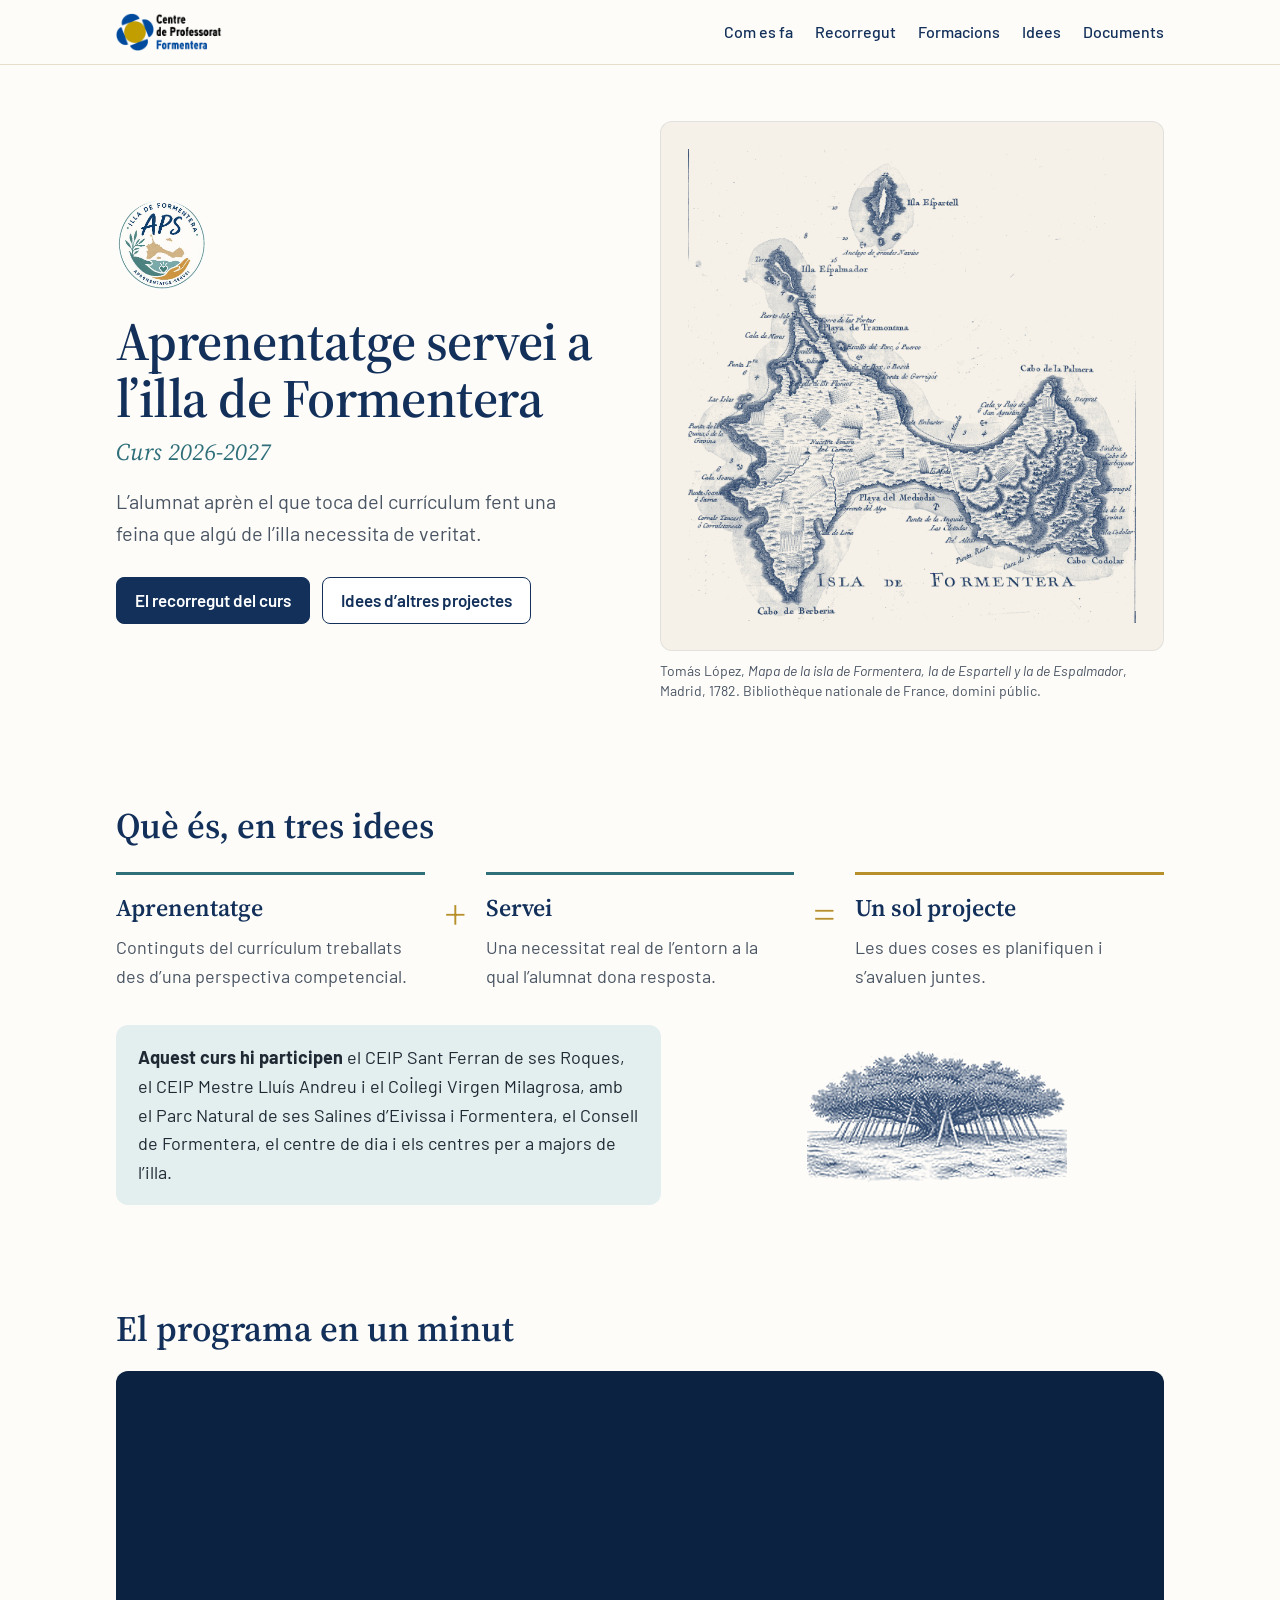
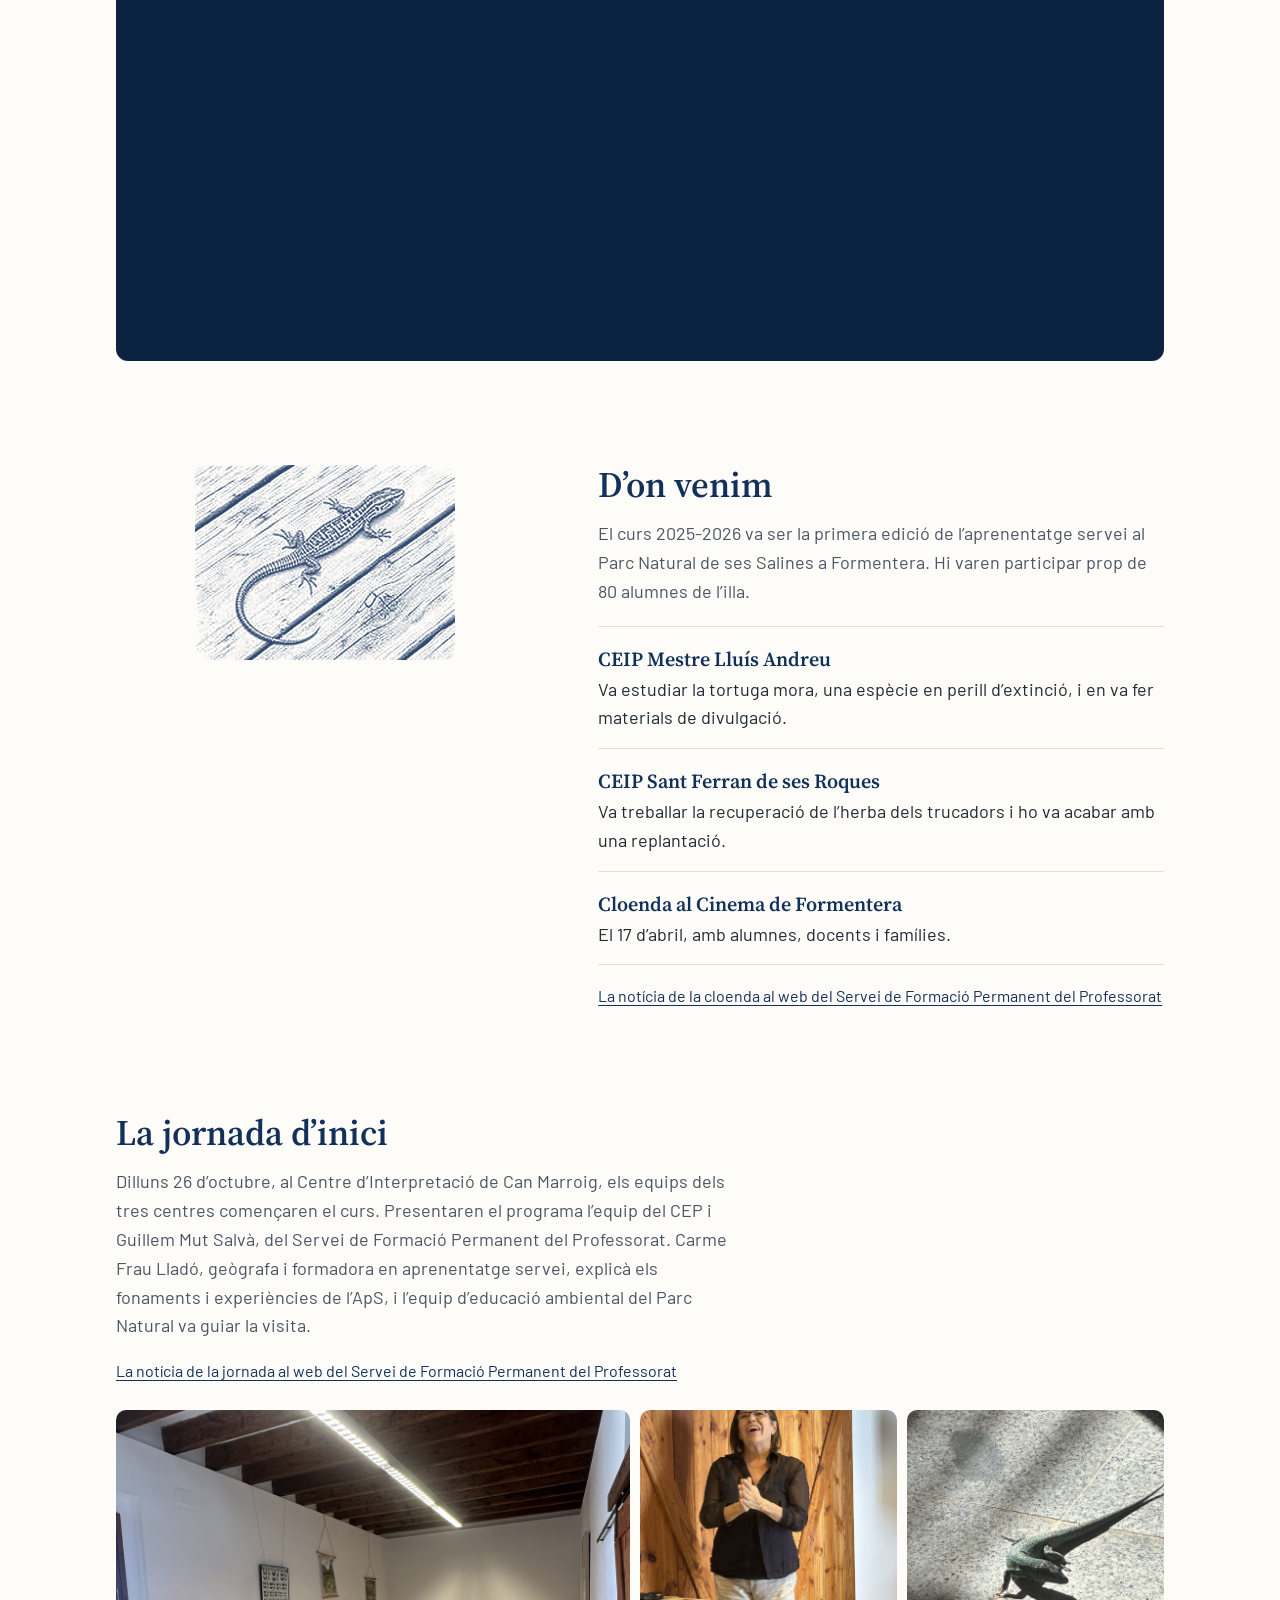
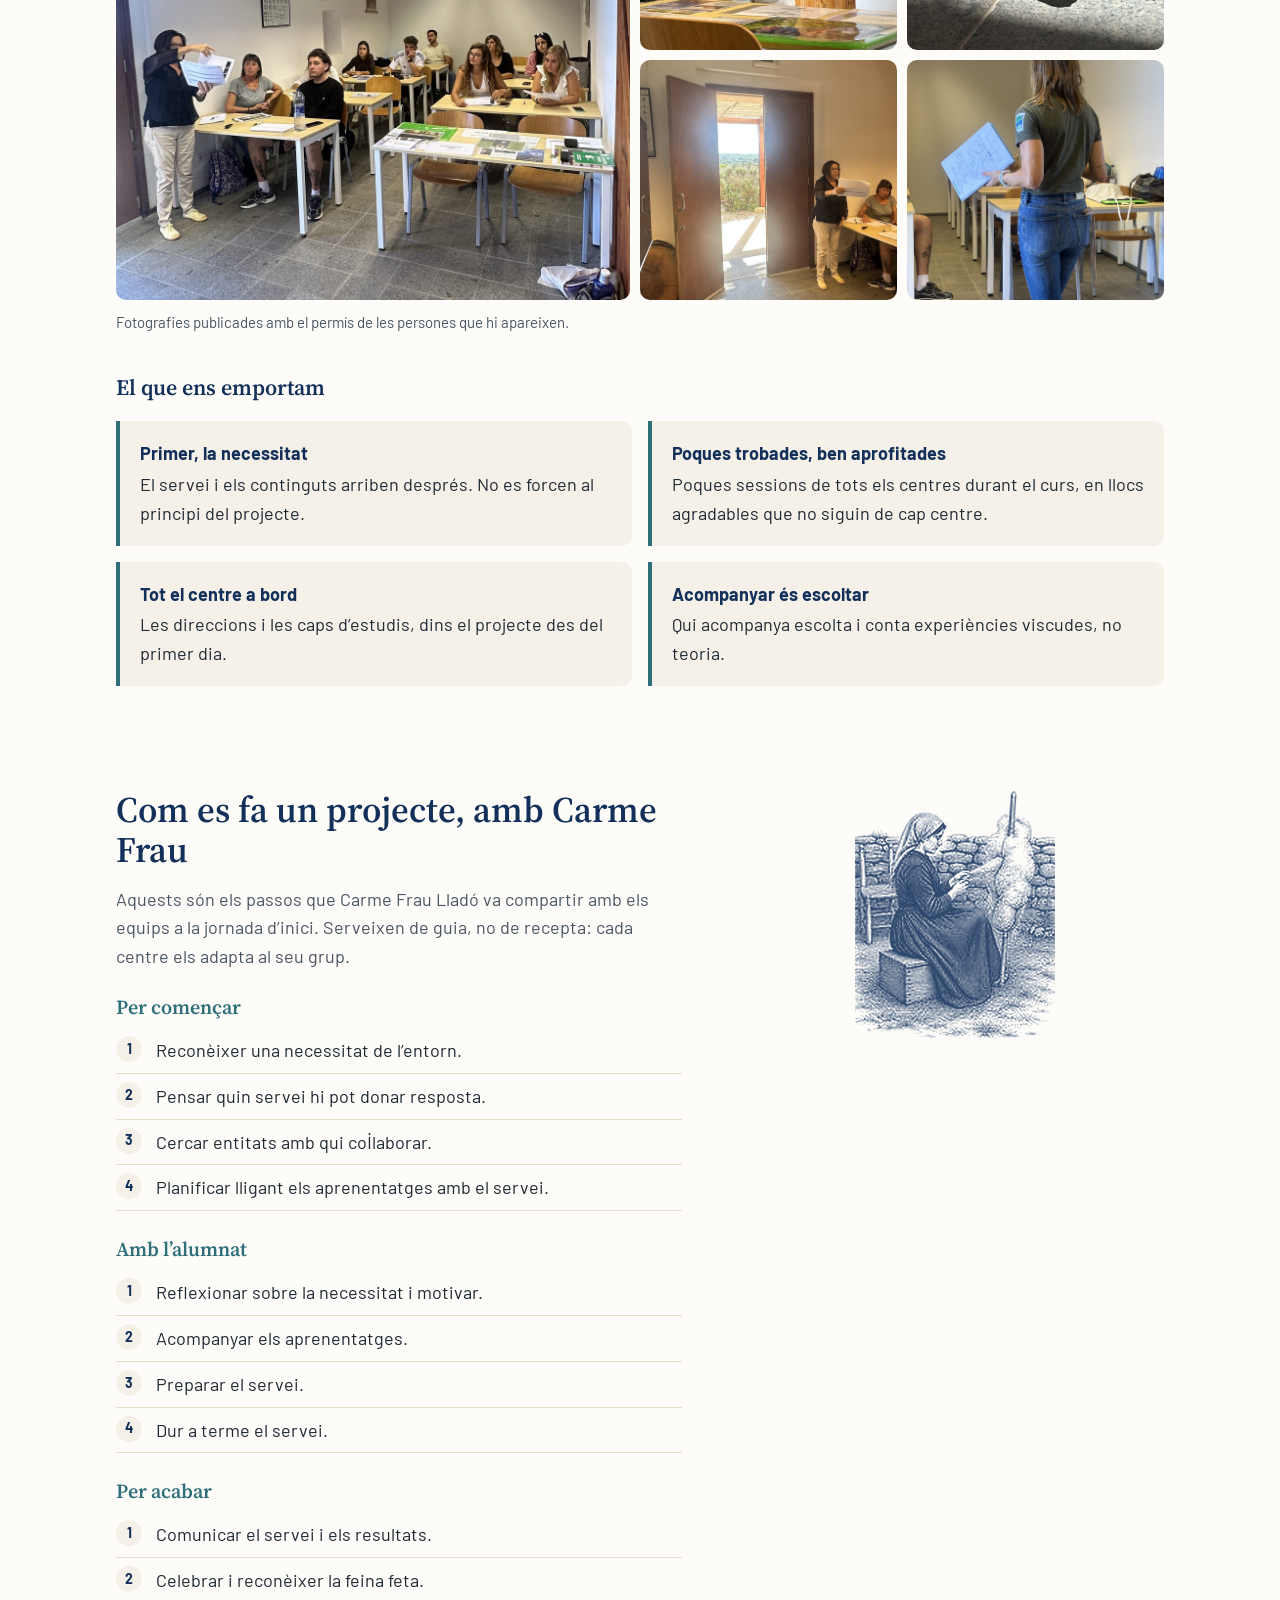
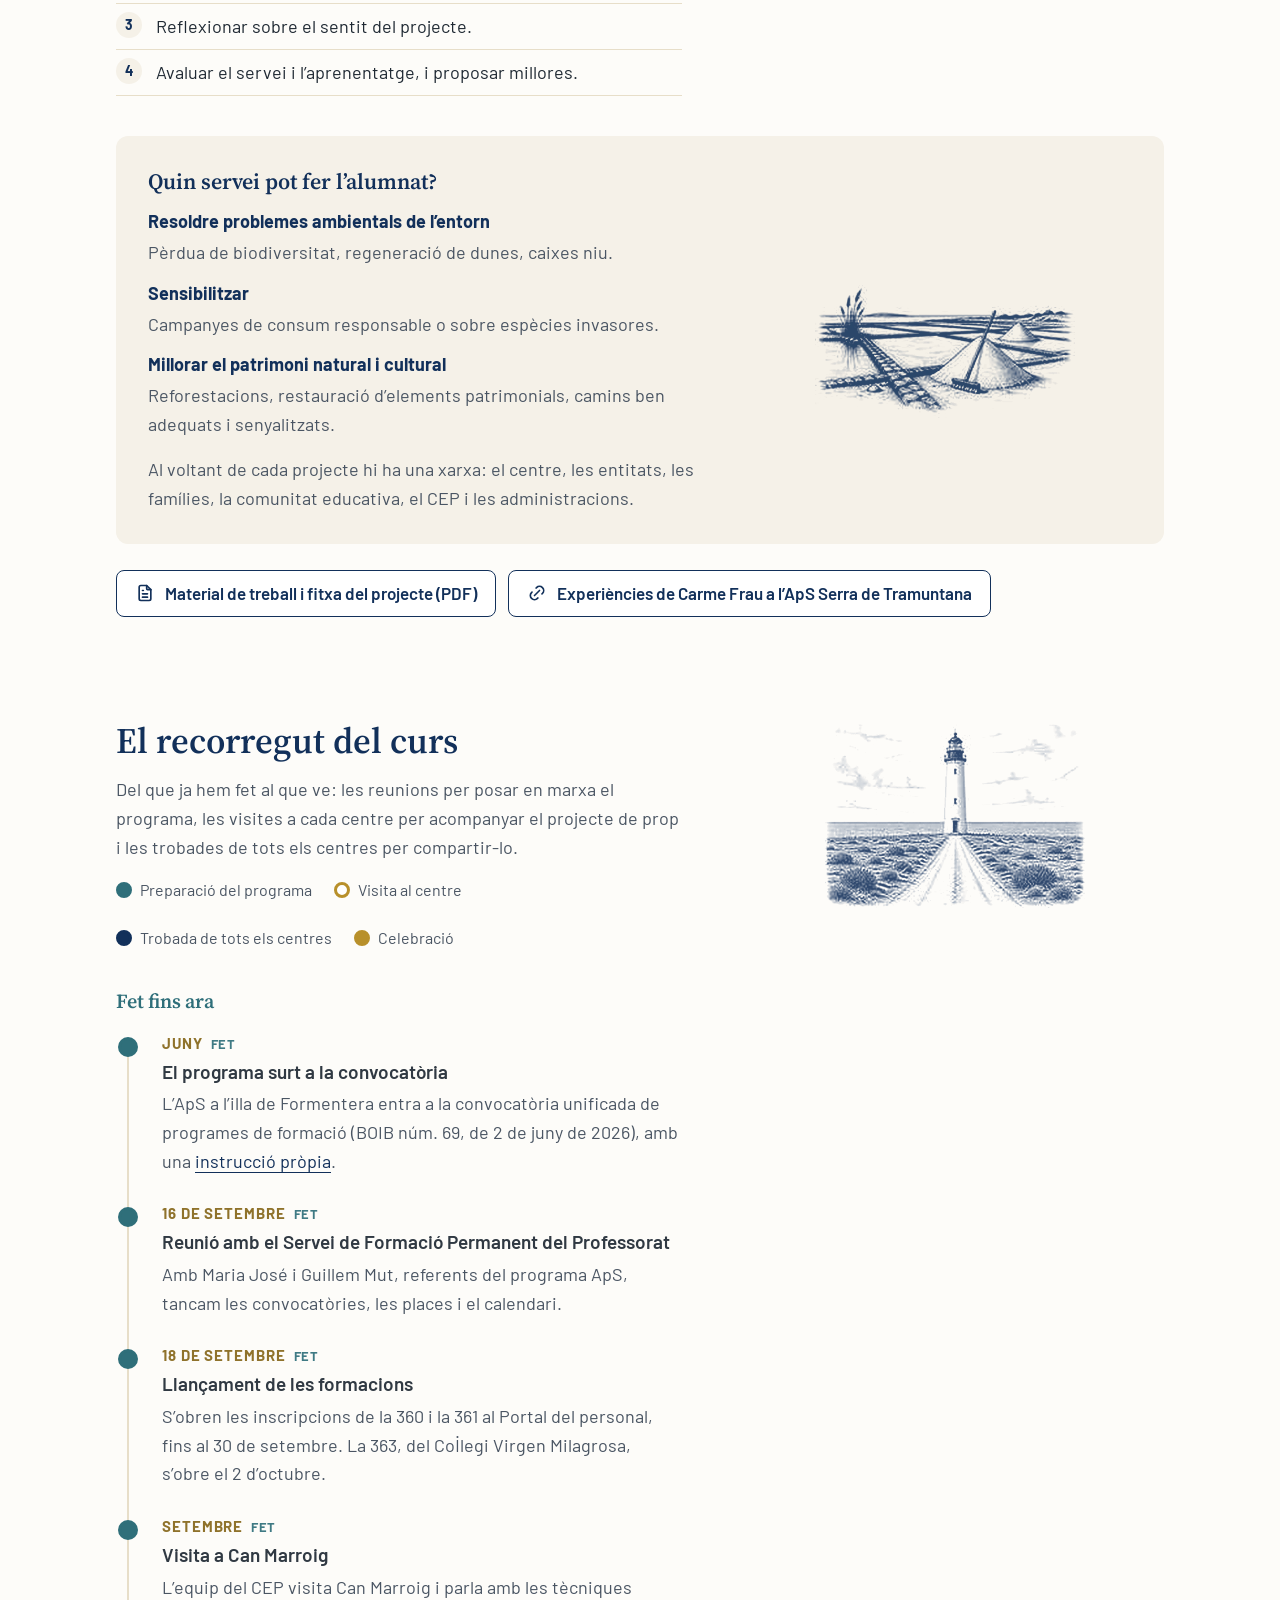
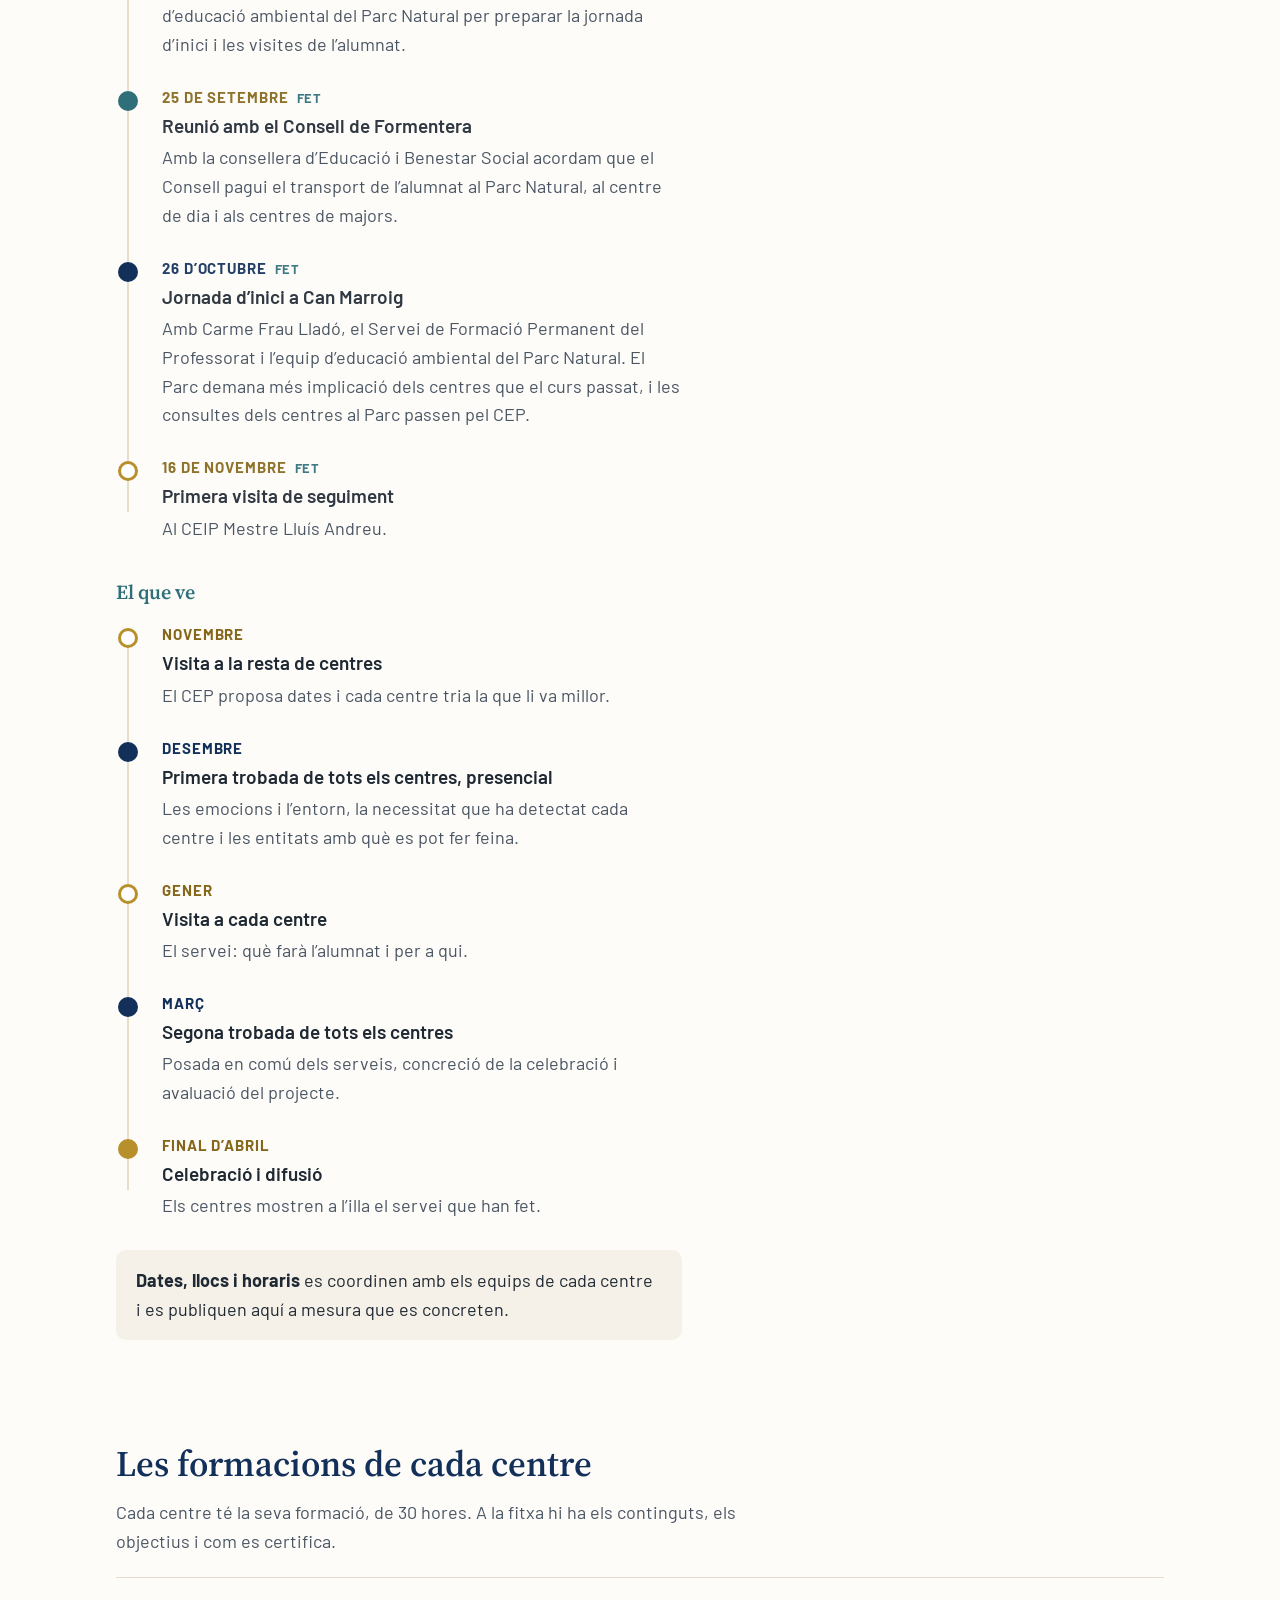
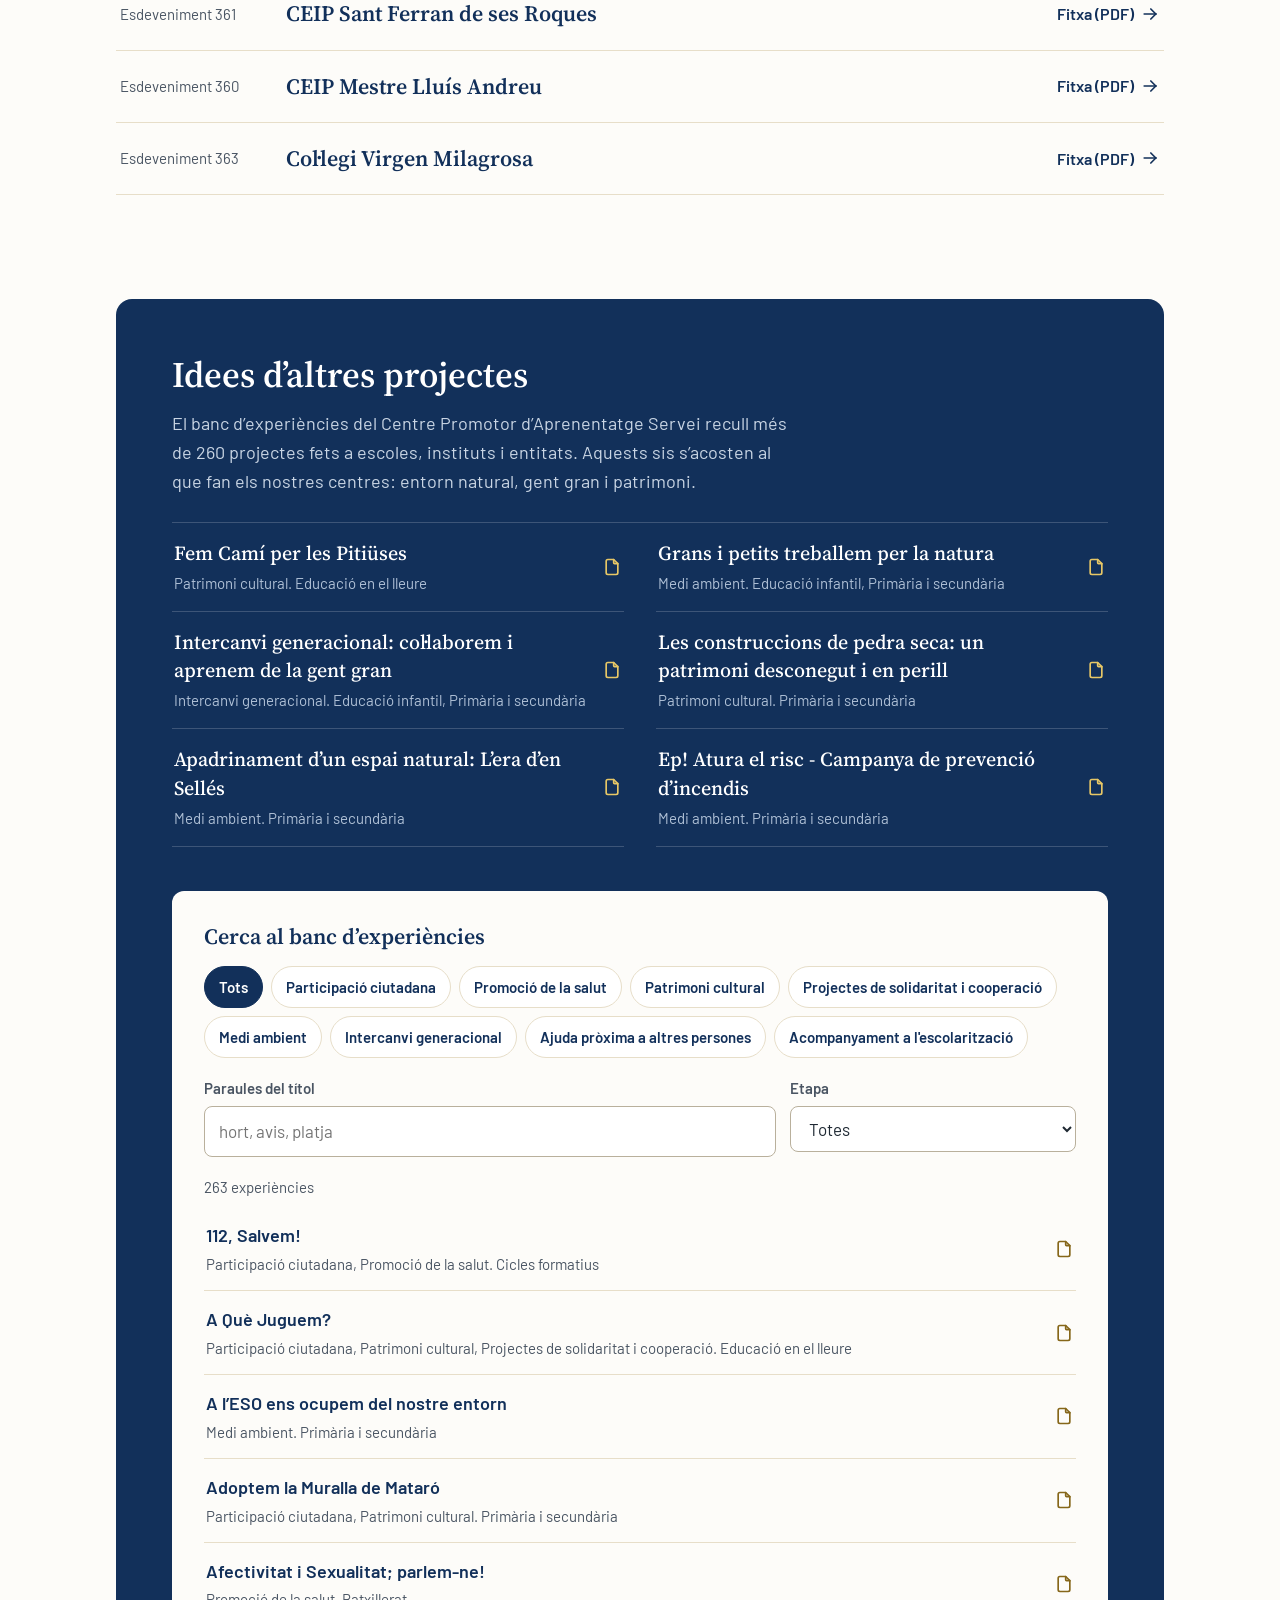
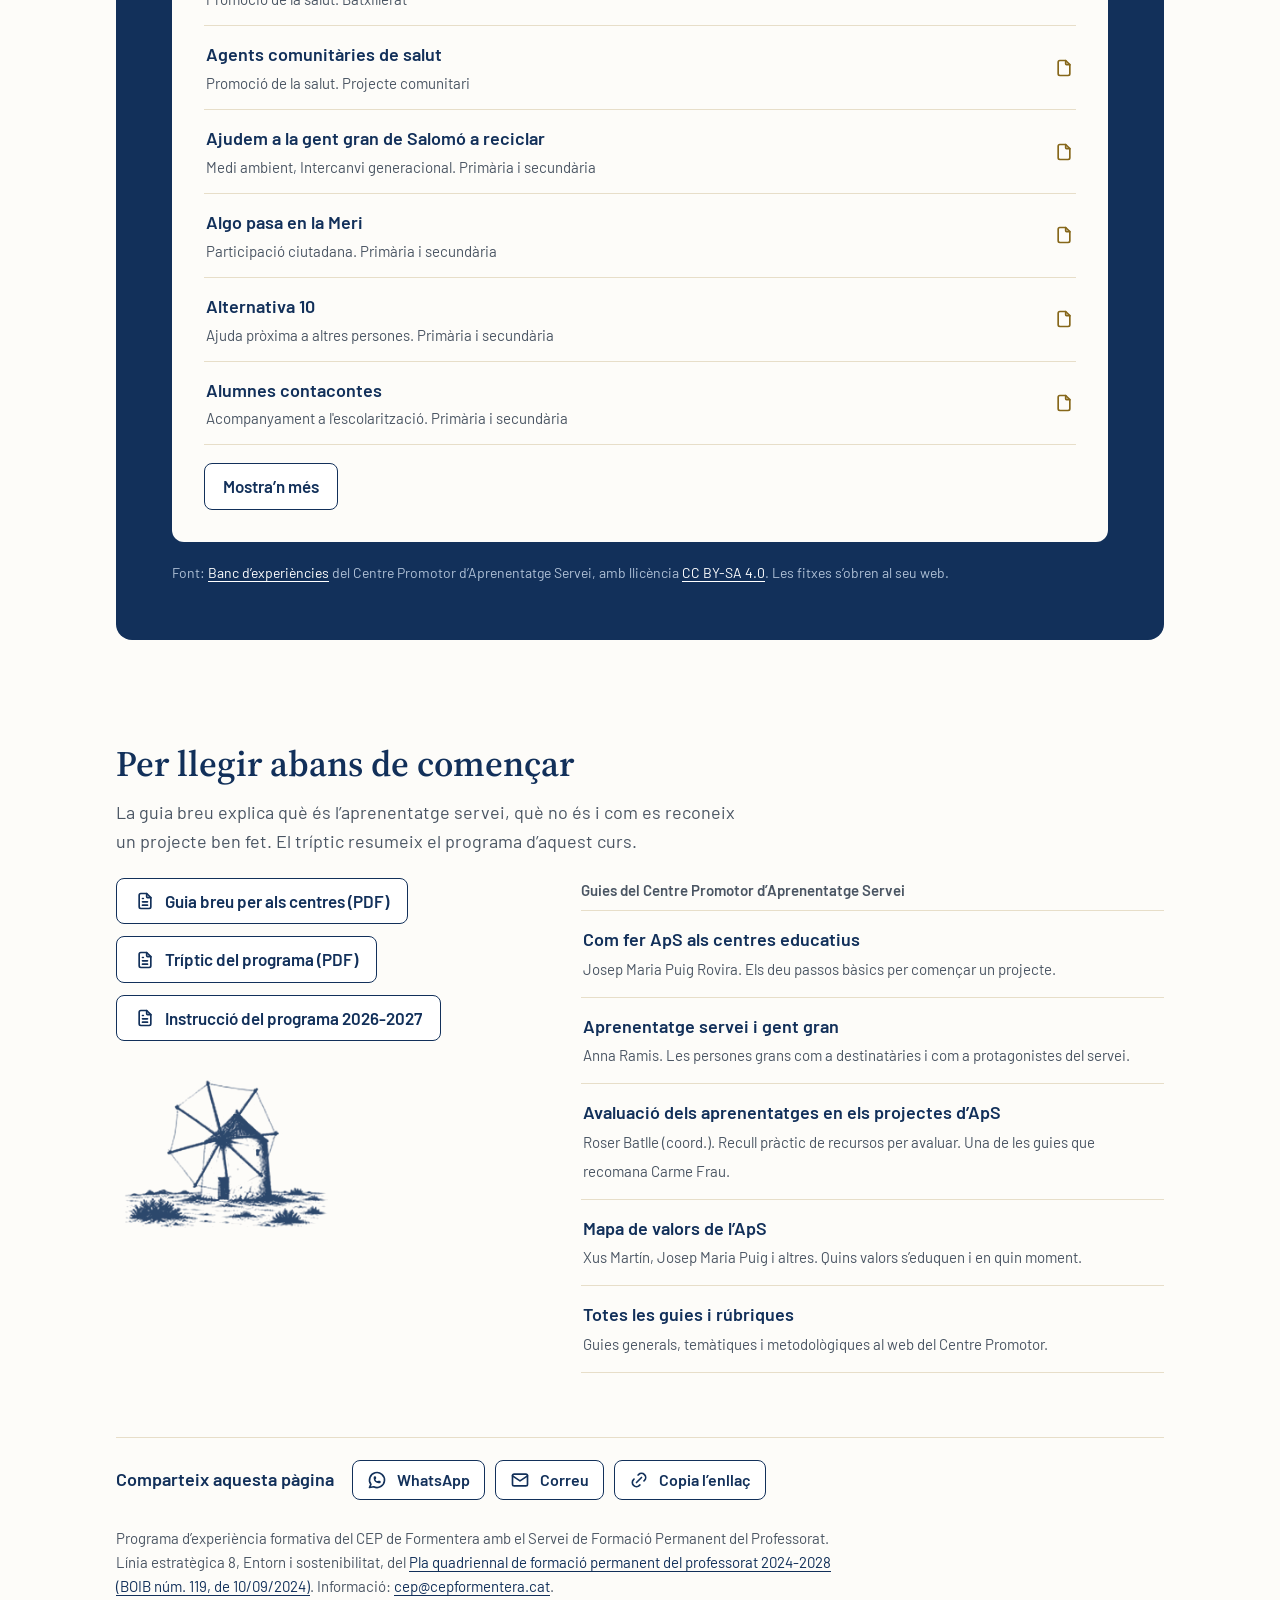
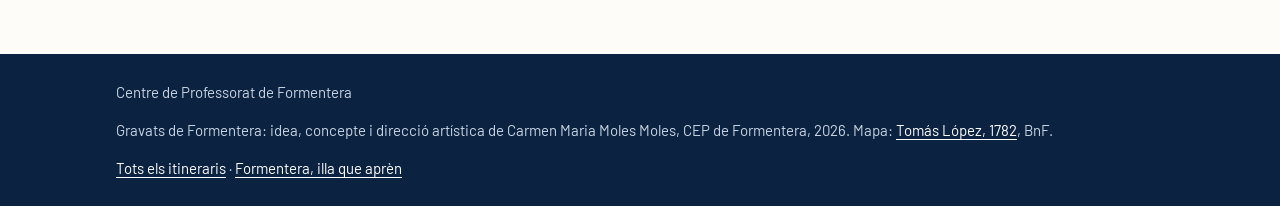
==== commit efcf5014: "ApS: gravats de Formentera més petits perquè no es vegin pixelats Co-Authored-By: Claude Opus 5.5 <n" ====
--- a/aps/index.html
+++ b/aps/index.html
@@ -162,6 +162,9 @@
 
 /* Gravats de Formentera */
 .ink{width:100%;height:auto;display:block}
+.ink.gp{max-width:260px;margin:0 auto;opacity:.92}
+.ink.gp[src*="dona-filant"]{max-width:200px}
+.ink.gp[src*="moli"]{margin:18px 0 0;max-width:220px}
 .cap-g{font-size:14px;color:var(--ink2);margin:8px 0 0;line-height:1.45}
 .qui-g{display:grid;grid-template-columns:minmax(0,1.2fr) minmax(0,1fr);gap:clamp(20px,4vw,48px);align-items:center;margin:34px 0 0}
 .qui-g .qui{margin:0}
@@ -264,7 +267,7 @@
   </div>
   <div class="qui-g">
     <p class="qui"><strong>Aquest curs hi participen</strong> el CEIP Sant Ferran de ses Roques, el CEIP Mestre Lluís Andreu i el Col·legi Virgen Milagrosa, amb el Parc Natural de ses Salines d’Eivissa i Formentera, el Consell de Formentera, el centre de dia i els centres per a majors de l’illa.</p>
-    <figure style="margin:0"><img class="ink" src="img/gravat-figuera.webp" alt="Gravat d’una figuera formenterenca amb les estalons que sostenen les branques" width="900" height="501" loading="lazy"></figure>
+    <figure style="margin:0"><img class="ink gp" src="img/gravat-figuera.webp" alt="Gravat d’una figuera formenterenca amb els estalons que sostenen les branques" width="900" height="501" loading="lazy"></figure>
   </div>
 </section>
 
@@ -274,7 +277,7 @@
 </section>
 
 <section class="sec split" id="don-venim">
-  <figure class="sticky"><img class="ink" src="img/gravat-sargantana.webp" alt="Gravat d’una sargantana pitiüsa damunt una fusta" width="900" height="674" loading="lazy"></figure>
+  <figure class="sticky"><img class="ink gp" src="img/gravat-sargantana.webp" alt="Gravat d’una sargantana pitiüsa damunt una fusta" width="900" height="674" loading="lazy"></figure>
   <div>
     <h2>D’on venim</h2>
     <p class="lead">El curs 2025-2026 va ser la primera edició de l’aprenentatge servei al Parc Natural de ses Salines a Formentera. Hi varen participar prop de 80 alumnes de l’illa.</p>
@@ -343,7 +346,7 @@
       </div>
     </div>
   </div>
-  <figure class="sticky"><img class="ink" src="img/gravat-dona-filant.webp" alt="Gravat d’una dona filant llana, asseguda davant una paret seca" width="717" height="900" loading="lazy"></figure>
+  <figure class="sticky"><img class="ink gp" src="img/gravat-dona-filant.webp" alt="Gravat d’una dona filant llana, asseguda davant una paret seca" width="717" height="900" loading="lazy"></figure>
 </section>
 
 <div class="servei">
@@ -356,7 +359,7 @@
     </dl>
     <p class="xarxa">Al voltant de cada projecte hi ha una xarxa: el centre, les entitats, les famílies, la comunitat educativa, el CEP i les administracions.</p>
   </div>
-  <figure style="margin:0"><img class="ink" src="img/gravat-salines.webp" alt="Gravat de les salines, amb un munt de sal i un rasclet" width="1000" height="665" loading="lazy"></figure>
+  <figure style="margin:0"><img class="ink gp" src="img/gravat-salines.webp" alt="Gravat de les salines, amb un munt de sal i un rasclet" width="1000" height="665" loading="lazy"></figure>
 </div>
 <div class="cf-links">
   <a class="btn" href="docs/material-jornada-inici-carme-frau.pdf" target="_blank" rel="noopener"><svg class="ico" viewBox="0 0 24 24" fill="none" stroke="currentColor" stroke-width="2" stroke-linecap="round" stroke-linejoin="round" aria-hidden="true"><path d="M14 3v4a1 1 0 0 0 1 1h4"/><path d="M17 21h-10a2 2 0 0 1 -2 -2v-14a2 2 0 0 1 2 -2h7l5 5v11a2 2 0 0 1 -2 2z"/><path d="M9 9l1 0"/><path d="M9 13l6 0"/><path d="M9 17l6 0"/></svg>Material de treball i fitxa del projecte (PDF)</a>
@@ -390,7 +393,7 @@
     </ol>
     <p class="nota"><strong>Dates, llocs i horaris</strong> es coordinen amb els equips de cada centre i es publiquen aquí a mesura que es concreten.</p>
   </div>
-  <figure class="sticky"><img class="ink" src="img/gravat-far-barbaria.webp" alt="Gravat del far des Cap de Barbaria al final del camí" width="900" height="650" loading="lazy"></figure>
+  <figure class="sticky"><img class="ink gp" src="img/gravat-far-barbaria.webp" alt="Gravat del far des Cap de Barbaria al final del camí" width="900" height="650" loading="lazy"></figure>
 </section>
 
 <section class="sec" id="formacions">
@@ -430,7 +433,7 @@
       <a class="btn" href="docs/guia-aps-cep-formentera.pdf" target="_blank" rel="noopener"><svg class="ico" viewBox="0 0 24 24" fill="none" stroke="currentColor" stroke-width="2" stroke-linecap="round" stroke-linejoin="round" aria-hidden="true"><path d="M14 3v4a1 1 0 0 0 1 1h4"/><path d="M17 21h-10a2 2 0 0 1 -2 -2v-14a2 2 0 0 1 2 -2h7l5 5v11a2 2 0 0 1 -2 2z"/><path d="M9 9l1 0"/><path d="M9 13l6 0"/><path d="M9 17l6 0"/></svg>Guia breu per als centres (PDF)</a>
       <a class="btn" href="docs/triptic-aps-formentera-2026-27.pdf" target="_blank" rel="noopener"><svg class="ico" viewBox="0 0 24 24" fill="none" stroke="currentColor" stroke-width="2" stroke-linecap="round" stroke-linejoin="round" aria-hidden="true"><path d="M14 3v4a1 1 0 0 0 1 1h4"/><path d="M17 21h-10a2 2 0 0 1 -2 -2v-14a2 2 0 0 1 2 -2h7l5 5v11a2 2 0 0 1 -2 2z"/><path d="M9 9l1 0"/><path d="M9 13l6 0"/><path d="M9 17l6 0"/></svg>Tríptic del programa (PDF)</a>
       <a class="btn" href="https://csv.caib.es/concsvfront/view.xhtml?hash=97fc4dc99435e9c4f53774de108303c7eb9e760d1c87794797fd99f43df91a6a" target="_blank" rel="noopener"><svg class="ico" viewBox="0 0 24 24" fill="none" stroke="currentColor" stroke-width="2" stroke-linecap="round" stroke-linejoin="round" aria-hidden="true"><path d="M14 3v4a1 1 0 0 0 1 1h4"/><path d="M17 21h-10a2 2 0 0 1 -2 -2v-14a2 2 0 0 1 2 -2h7l5 5v11a2 2 0 0 1 -2 2z"/><path d="M9 9l1 0"/><path d="M9 13l6 0"/><path d="M9 17l6 0"/></svg>Instrucció del programa 2026-2027</a>
-      <img class="ink" src="img/gravat-moli.webp" alt="Gravat d’un molí de vent de Formentera" width="1000" height="749" loading="lazy" style="max-width:340px;margin-top:18px">
+      <img class="ink gp" src="img/gravat-moli.webp" alt="Gravat d’un molí de vent de Formentera" width="1000" height="749" loading="lazy" style="margin-top:18px">
     </div>
     <div>
       <p class="guies-cap">Guies del Centre Promotor d’Aprenentatge Servei</p>
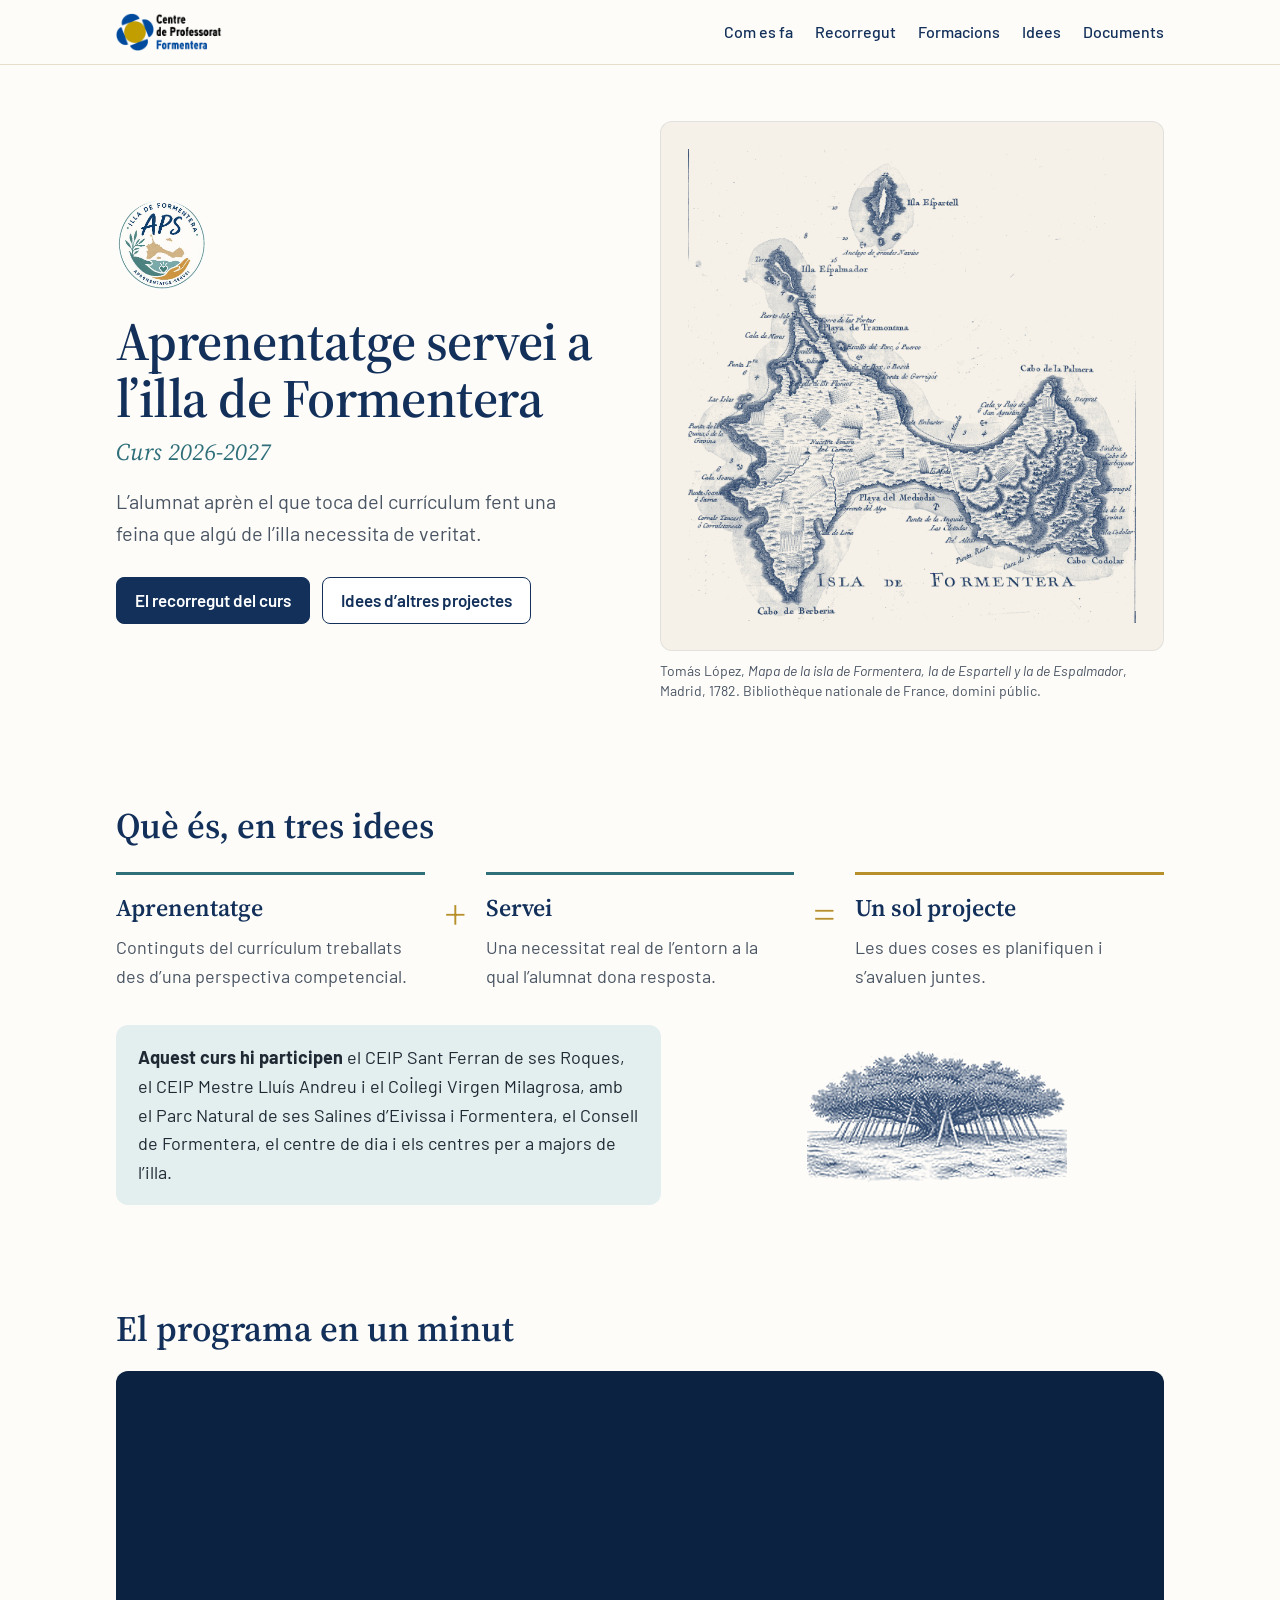
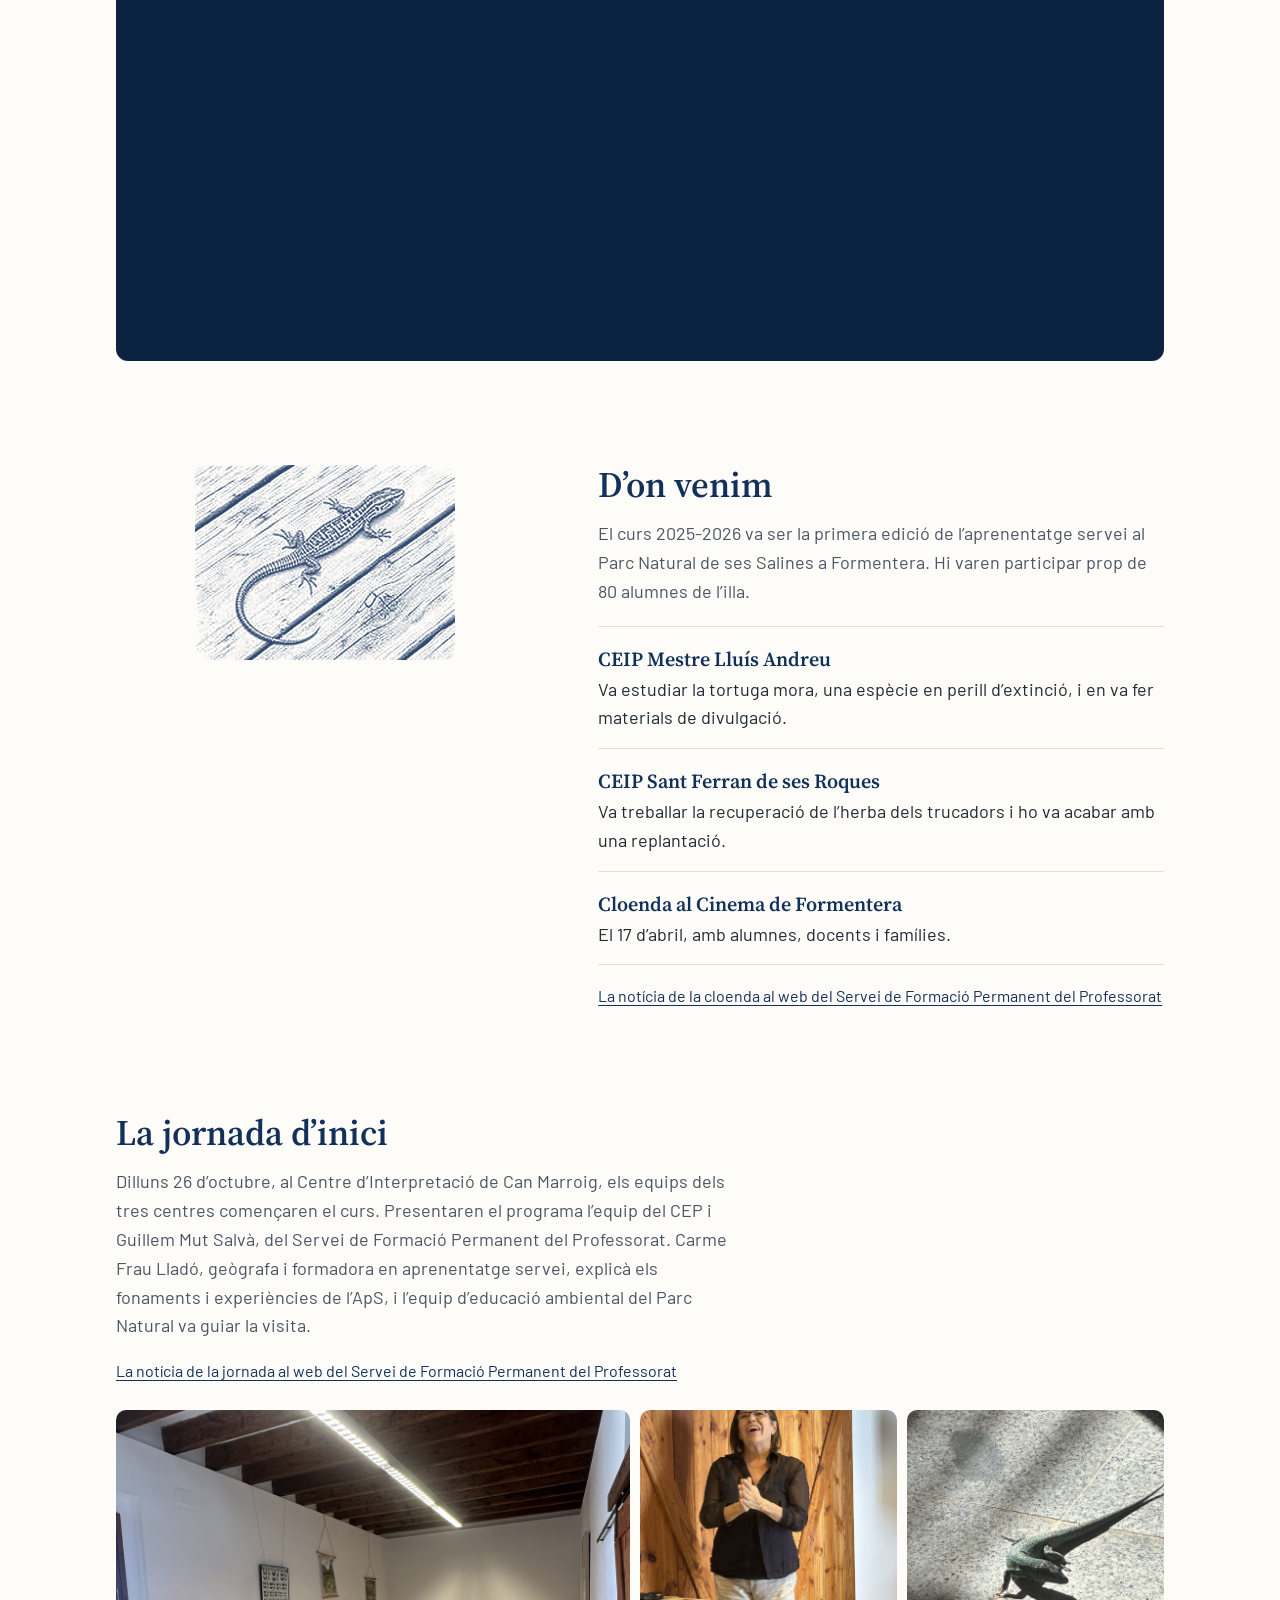
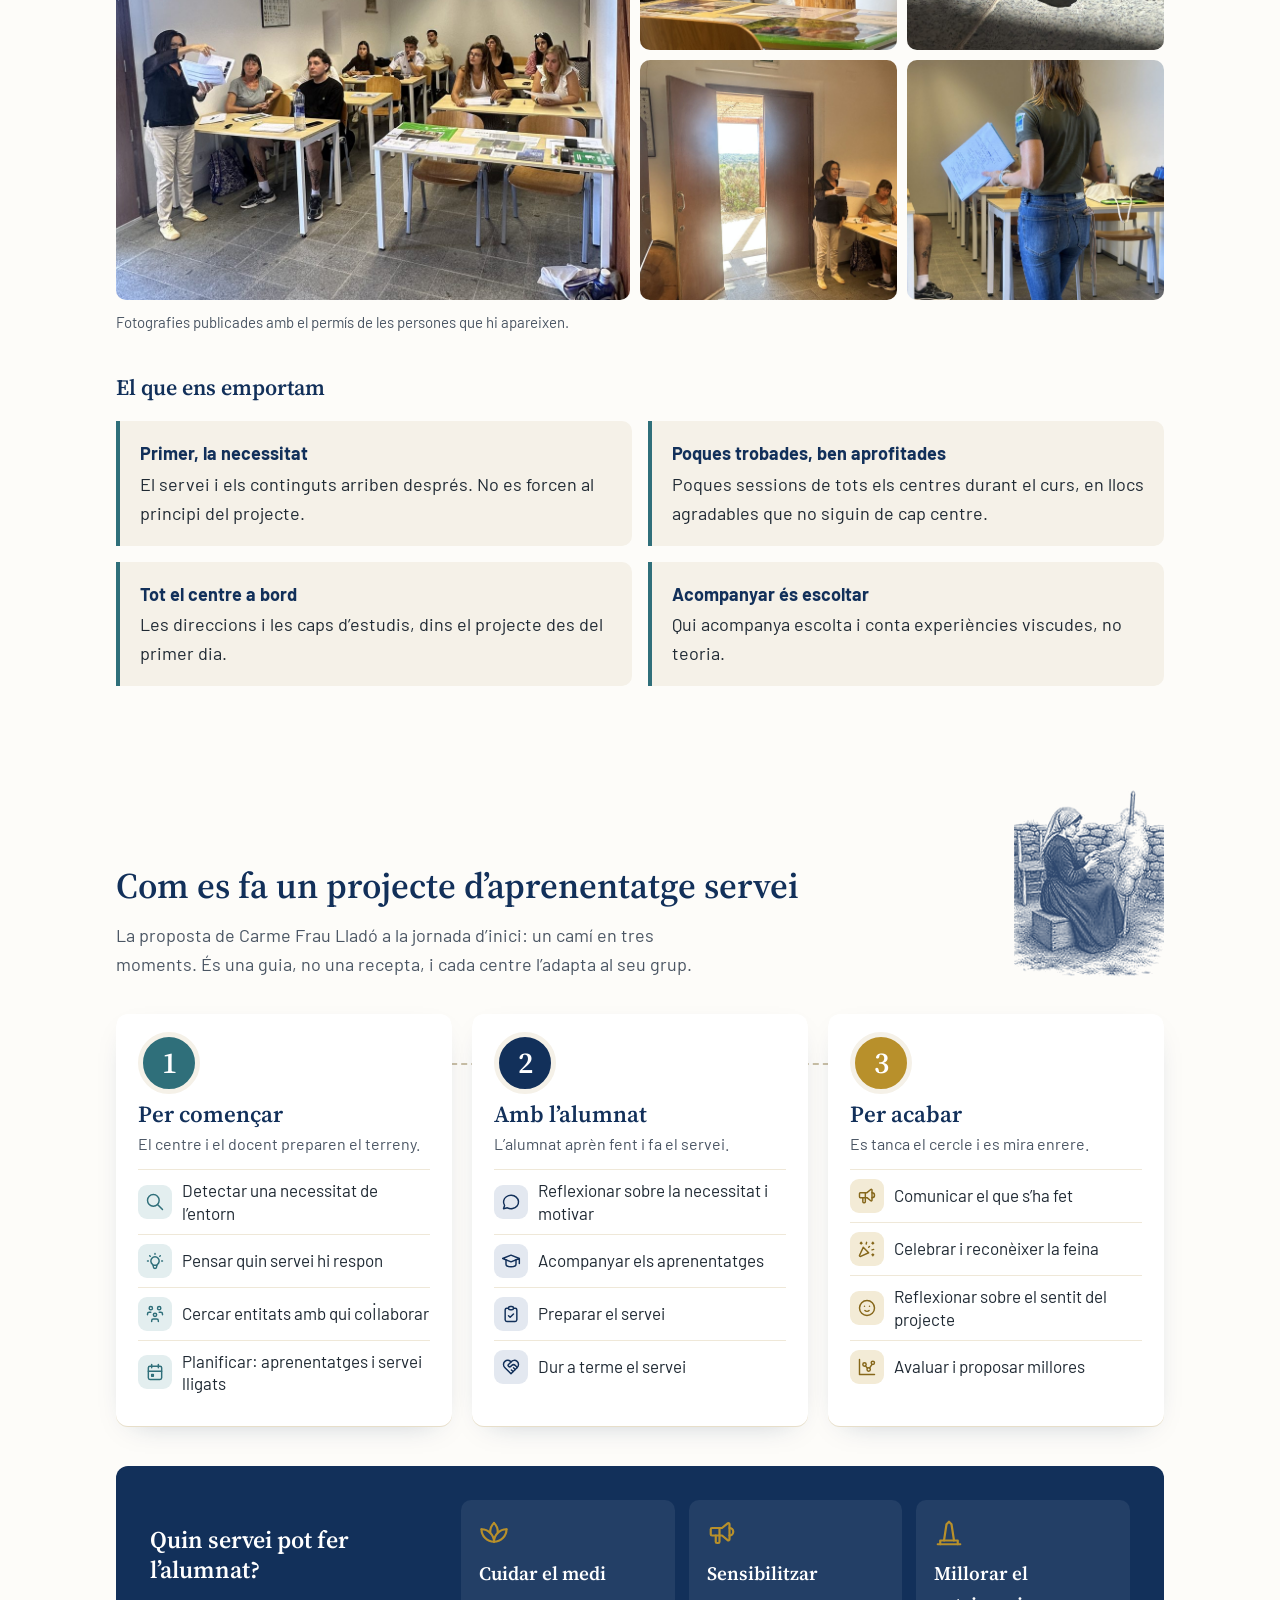
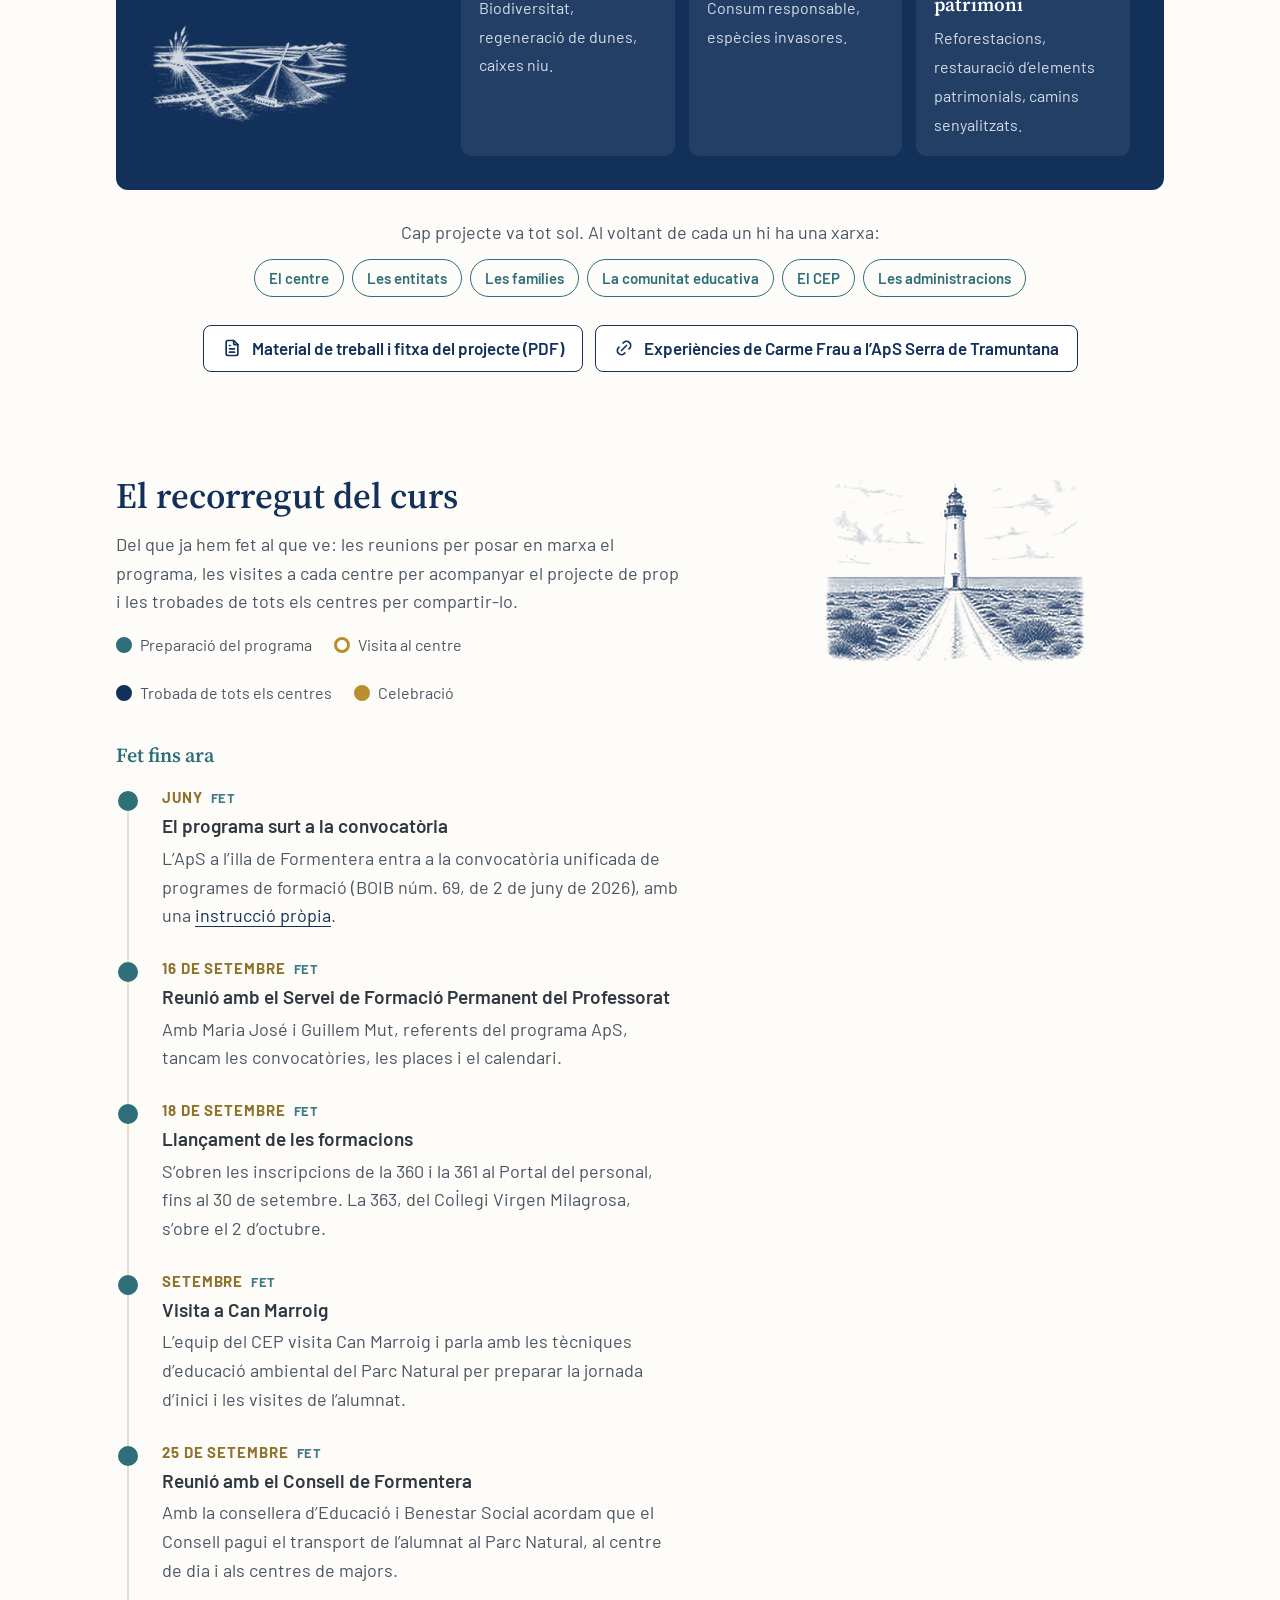
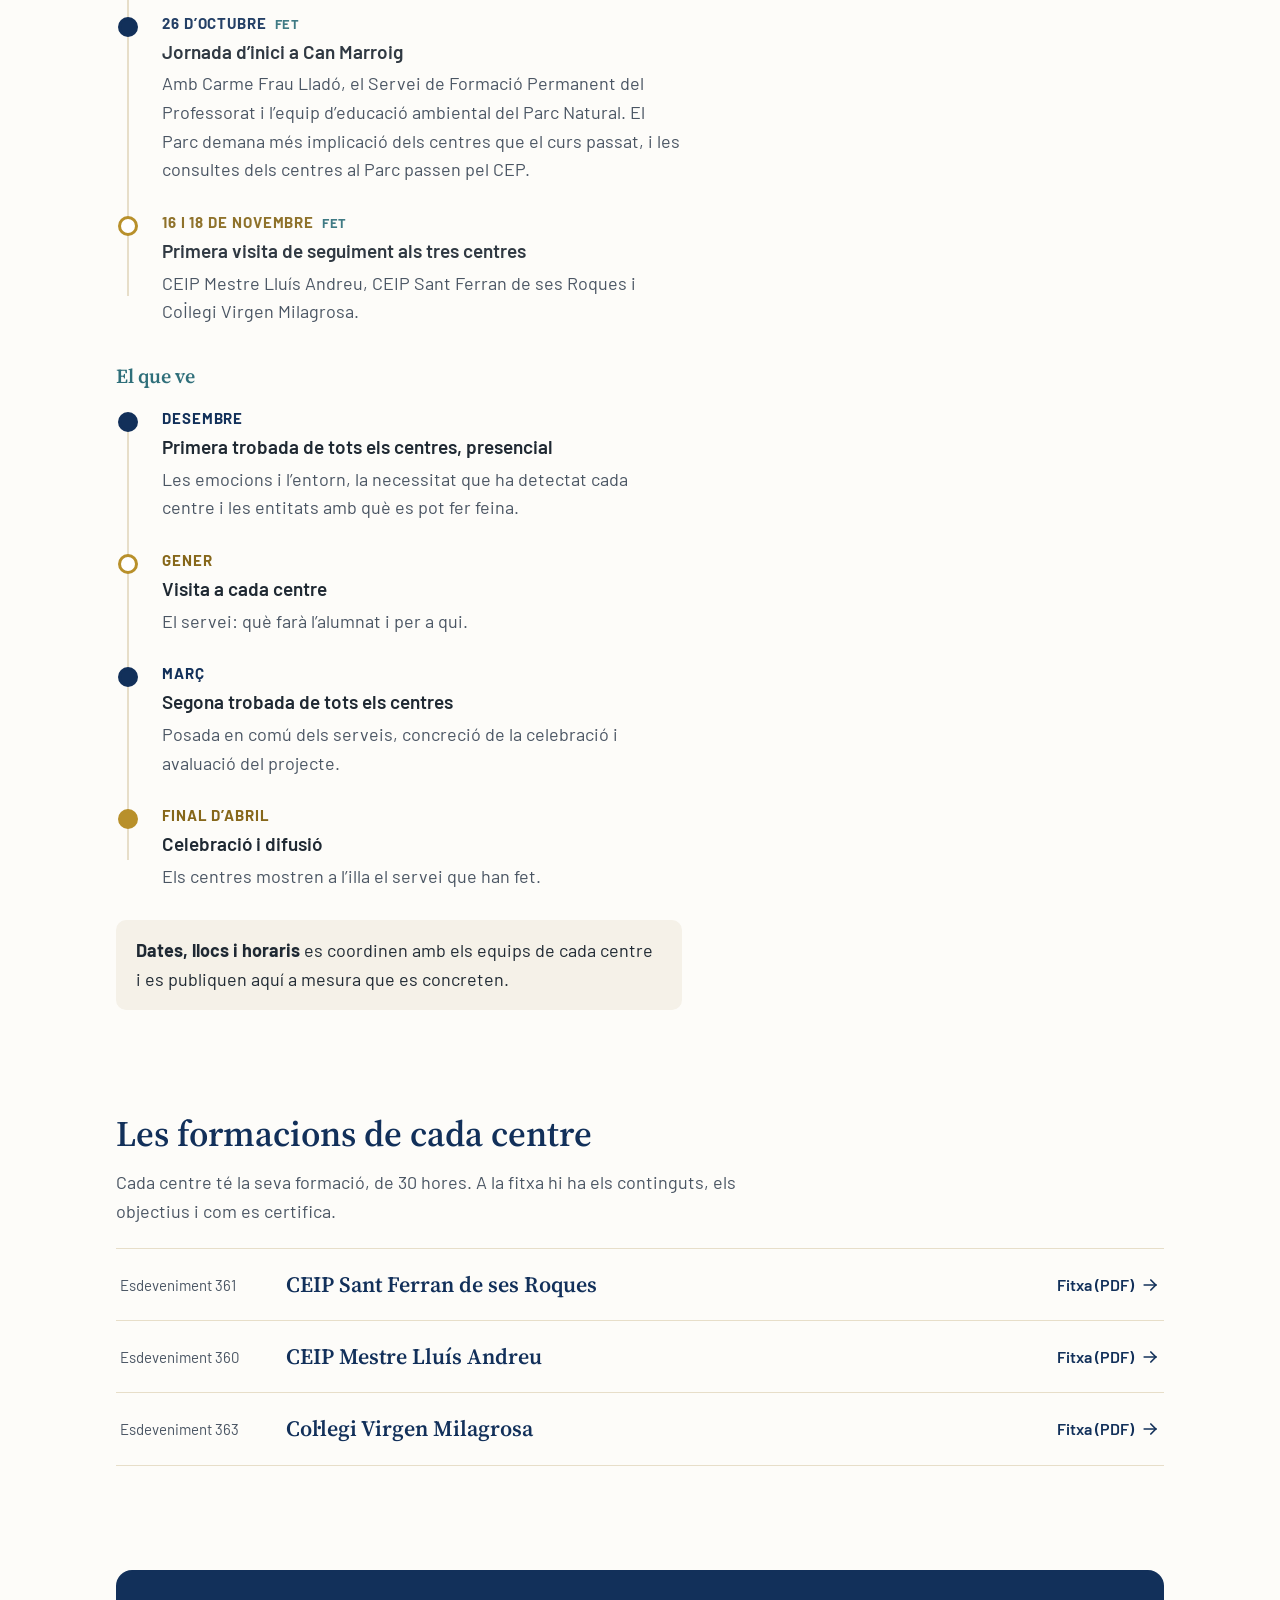
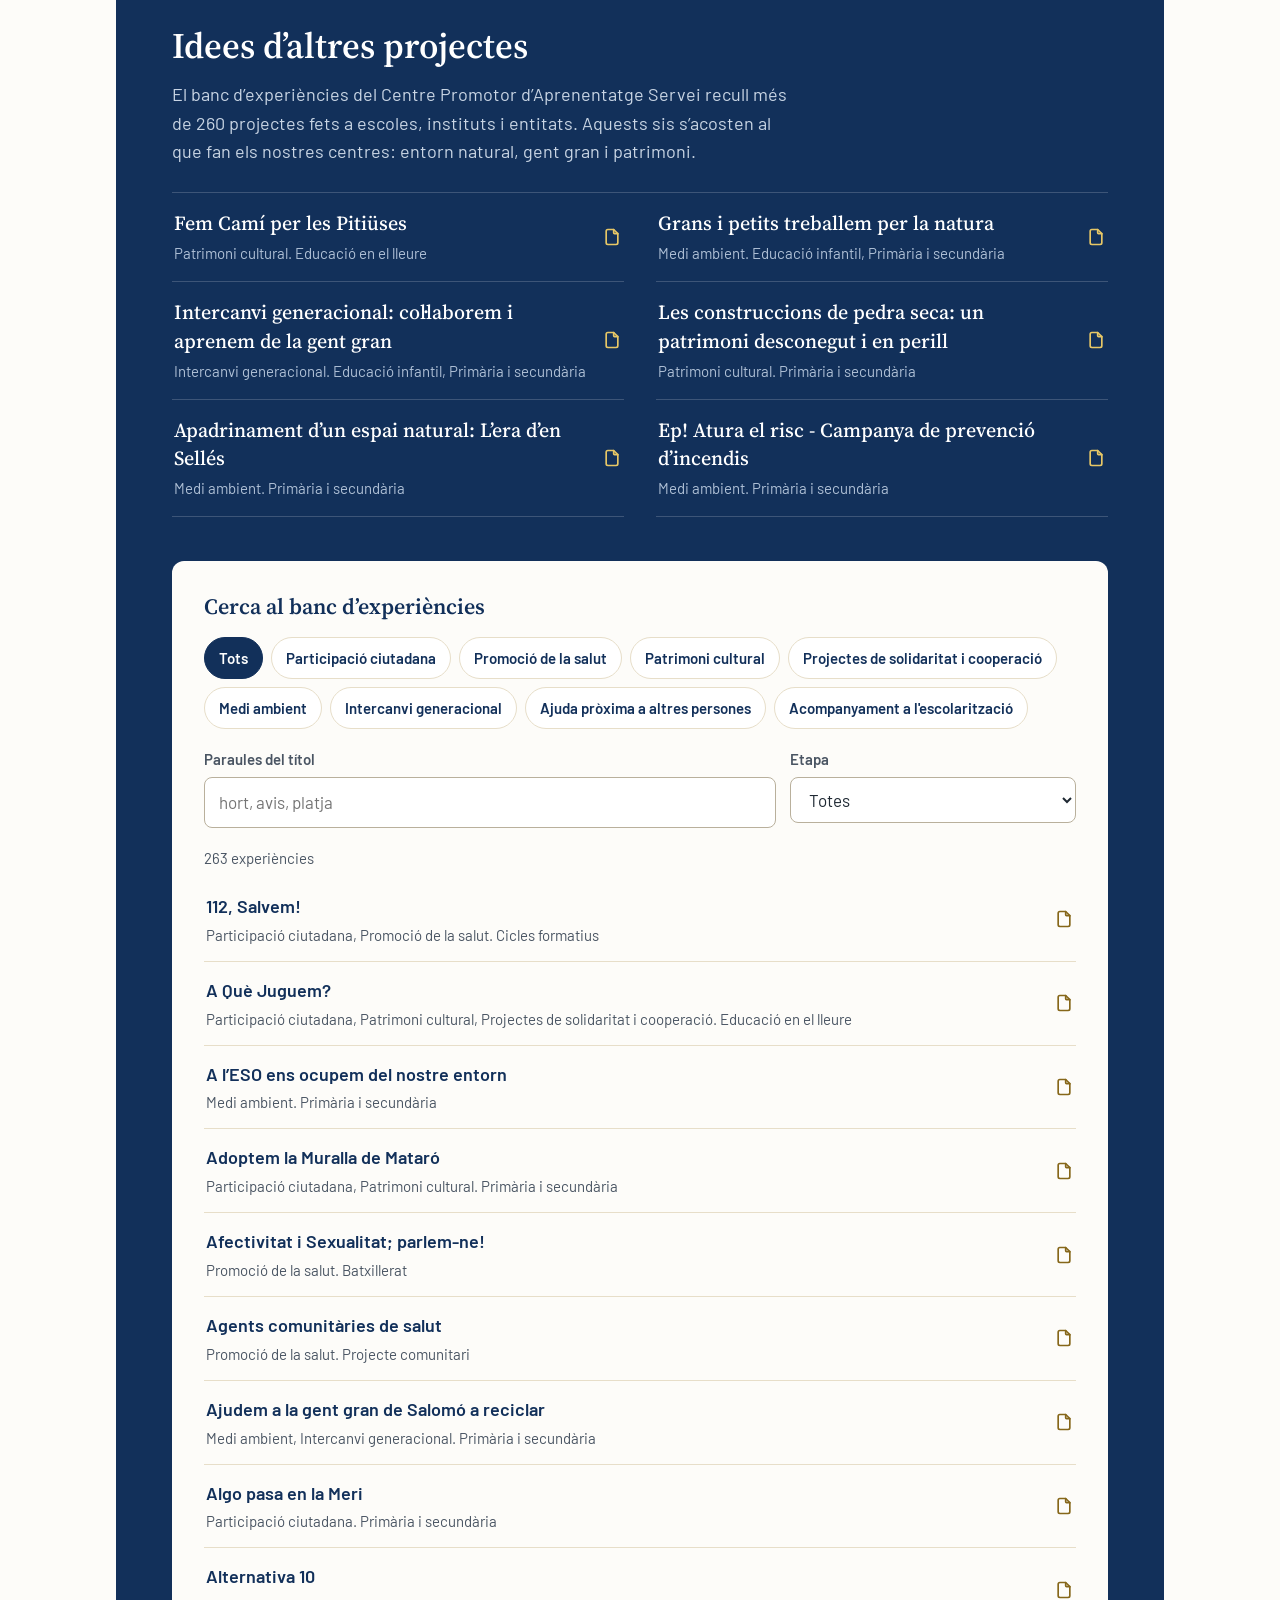
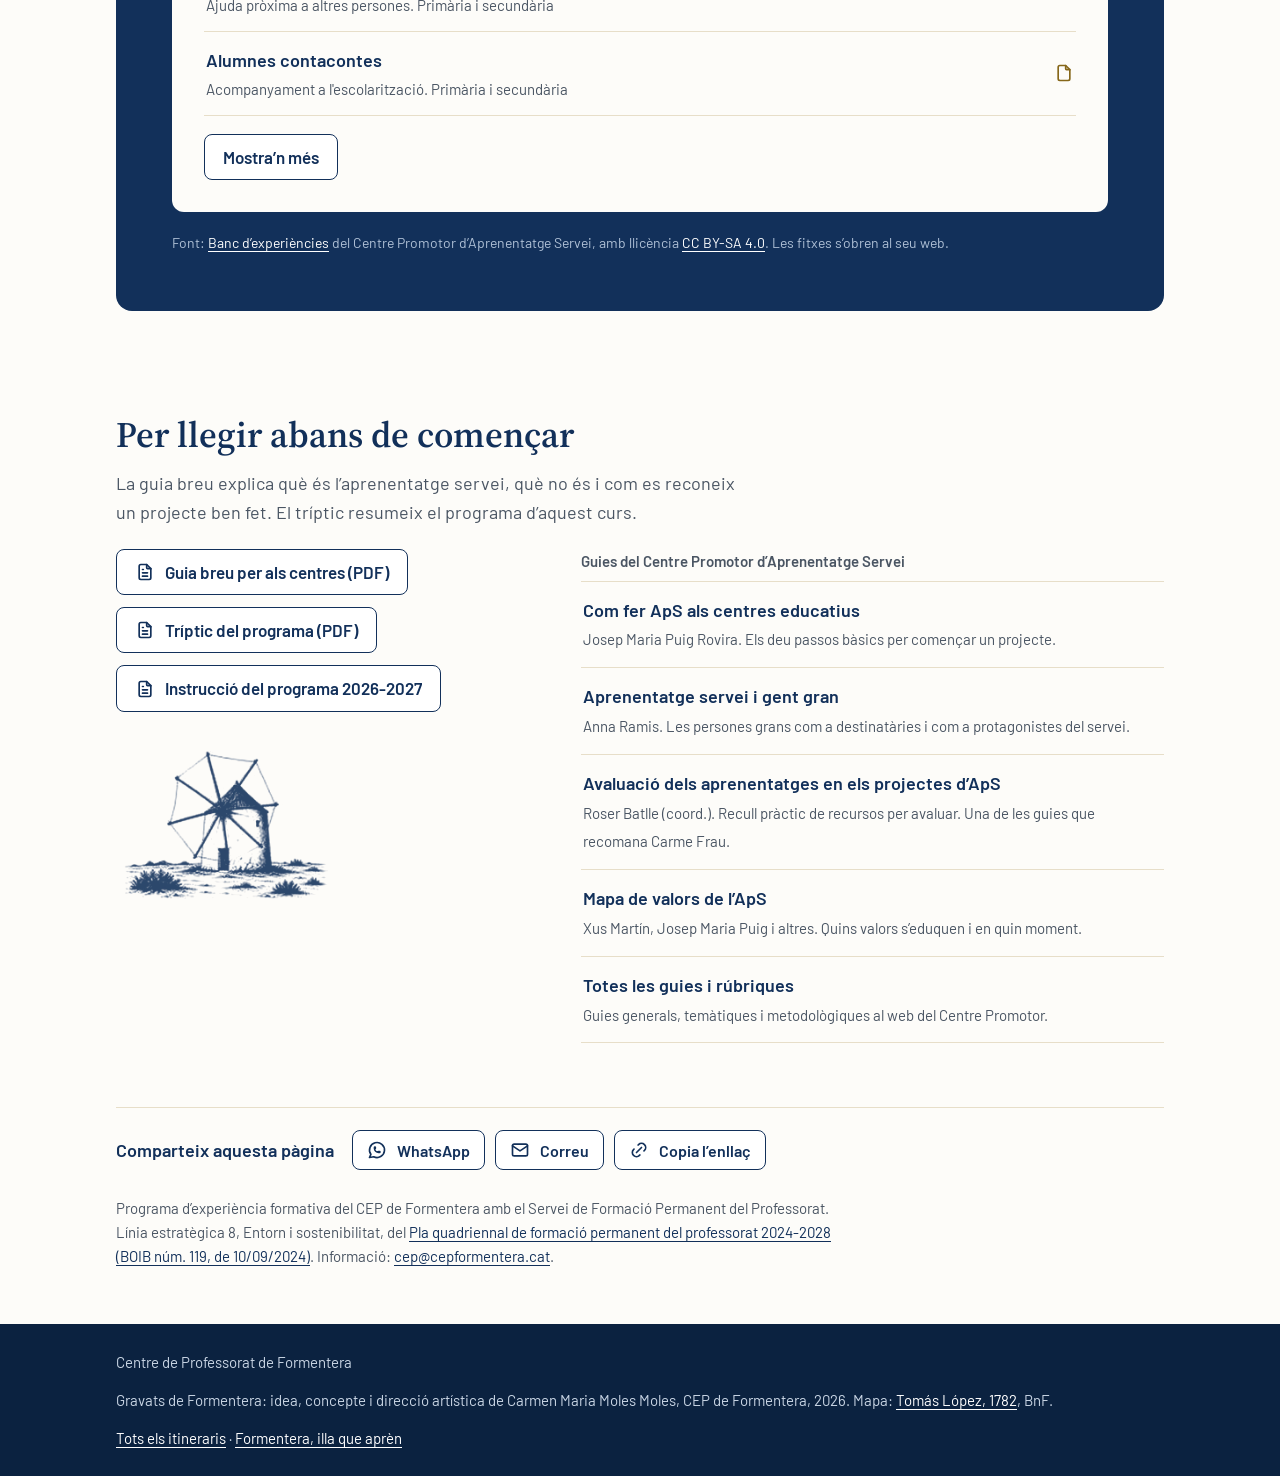
==== commit 722c0ed9: "ApS: com es fa un projecte més visual; visites de novembre fetes als tres centres Co-Authored-By: Cl" ====
--- a/aps/index.html
+++ b/aps/index.html
@@ -186,21 +186,39 @@
 .crono a{color:var(--navy)}
 
 /* Com es fa (Carme Frau) */
-.passes{display:grid;gap:26px;margin:24px 0 0}
-.passes h3{font-size:20px;margin:0 0 8px;color:var(--teal)}
-.passes ol{margin:0;padding:0;list-style:none;counter-reset:p}
-.passes li{counter-increment:p;position:relative;padding:8px 0 8px 40px;border-bottom:1px solid var(--sand)}
-.passes li::before{content:counter(p);position:absolute;left:0;top:8px;width:26px;height:26px;border-radius:50%;background:var(--cream);color:var(--navy);font-weight:700;font-size:14px;display:grid;place-items:center}
-.servei{display:grid;grid-template-columns:minmax(0,1.2fr) minmax(0,.8fr);gap:clamp(20px,4vw,48px);align-items:center;background:var(--cream);border-radius:var(--r);padding:clamp(20px,3vw,32px);margin:40px 0 0}
-.servei h3{margin:0 0 10px}
-.servei dl{margin:0}
-.servei dt{font-weight:700;color:var(--navy);margin-top:12px}
-.servei dd{margin:2px 0 0;color:var(--ink2)}
-.xarxa{margin:16px 0 0;color:var(--ink2)}
-.cf-links{display:flex;flex-wrap:wrap;gap:12px;margin:26px 0 0}
+.cf-cap{display:grid;grid-template-columns:minmax(0,1fr) auto;gap:32px;align-items:end}
+.cf-cap .ink.gp{max-width:150px;margin:0}
+.cami{list-style:none;margin:36px 0 0;padding:0;display:grid;grid-template-columns:repeat(3,minmax(0,1fr));gap:20px;position:relative;counter-reset:none}
+.cami::before{content:"";position:absolute;top:49px;left:8%;right:8%;border-top:2px dashed #C9BFA6;z-index:0}
+.etapa{position:relative;z-index:1;background:#fff;border-radius:var(--r);padding:18px 22px 22px;box-shadow:0 1px 0 var(--sand),0 10px 30px -18px rgba(18,48,90,.35)}
+.fita{display:flex;justify-content:flex-start;transform:translateY(-0px);padding-top:0;margin:0 0 6px}
+.num{display:grid;place-items:center;width:62px;height:62px;border-radius:50%;font-family:var(--serif);font-weight:600;font-size:30px;color:#fff;border:5px solid var(--cream);margin-top:0}
+.e1 .num{background:var(--teal)} .e2 .num{background:var(--navy)} .e3 .num{background:var(--gold)}
+.etapa h3{font-size:23px;margin:6px 0 2px;color:var(--navy)}
+.etapa .sub{margin:0 0 12px;color:var(--ink2);font-size:16px}
+.etapa ul{list-style:none;margin:0;padding:0}
+.etapa ul li{display:grid;grid-template-columns:34px 1fr;gap:10px;align-items:center;padding:9px 0;border-top:1px solid #EFE8D8;font-size:17px;line-height:1.35}
+.pi{width:34px;height:34px;padding:7px;border-radius:9px;box-sizing:border-box}
+.e1 .pi{background:var(--teal-soft);color:var(--teal)} .e2 .pi{background:#E3E8F0;color:var(--navy)} .e3 .pi{background:#F3EBD6;color:var(--gold-ink)}
+.servei{display:grid;grid-template-columns:minmax(0,.8fr) minmax(0,2fr);gap:clamp(20px,4vw,44px);align-items:center;background:var(--navy);color:#fff;border-radius:var(--r);padding:clamp(22px,3vw,34px);margin:40px 0 0}
+.servei h3{color:#fff;margin:0 0 14px;font-size:24px}
+.servei .ink.gp{max-width:200px;margin:0;filter:brightness(0) invert(1);opacity:.85}
+.tipus{list-style:none;margin:0;padding:0;display:grid;grid-template-columns:repeat(3,minmax(0,1fr));gap:14px}
+.tipus li{background:rgba(255,255,255,.07);border-radius:10px;padding:18px}
+.tipus .ti{width:30px;height:30px;color:var(--gold);display:block;margin-bottom:10px}
+.tipus b{display:block;font-family:var(--serif);font-weight:600;font-size:19px;margin-bottom:4px}
+.tipus span{color:#D5DDE8;font-size:16px;line-height:1.45}
+.xarxa{margin:28px 0 0;text-align:center}
+.xarxa-t{color:var(--ink2);margin:0 0 12px}
+.xarxa ul{list-style:none;margin:0;padding:0;display:flex;flex-wrap:wrap;justify-content:center;gap:8px}
+.xarxa li{border:1.5px solid var(--teal);color:var(--teal);border-radius:999px;padding:6px 14px;font-weight:600;font-size:15px}
+.cf-links{display:flex;flex-wrap:wrap;gap:12px;margin:28px 0 0;justify-content:center}
 
 @media (max-width:860px){
-.qui-g,.split,.split.rev,.servei{grid-template-columns:1fr}
+.qui-g,.split,.split.rev,.servei,.cami,.tipus,.cf-cap{grid-template-columns:1fr}
+.cami::before{top:20px;bottom:20px;left:31px;right:auto;border-top:0;border-left:2px dashed #C9BFA6}
+.cami{gap:26px}
+.cf-cap .ink.gp{display:none}
 .split .sticky{position:static}
 .split figure{max-width:520px}
 .bar nav{display:none}
@@ -312,59 +330,63 @@
   </ul>
 </section>
 
-<section class="sec split rev" id="com-es-fa">
-  <div>
-    <h2>Com es fa un projecte, amb Carme Frau</h2>
-    <p class="lead">Aquests són els passos que Carme Frau Lladó va compartir amb els equips a la jornada d’inici. Serveixen de guia, no de recepta: cada centre els adapta al seu grup.</p>
-    <div class="passes">
-      <div>
-        <h3>Per començar</h3>
-        <ol>
-          <li>Reconèixer una necessitat de l’entorn.</li>
-          <li>Pensar quin servei hi pot donar resposta.</li>
-          <li>Cercar entitats amb qui col·laborar.</li>
-          <li>Planificar lligant els aprenentatges amb el servei.</li>
-        </ol>
-      </div>
-      <div>
-        <h3>Amb l’alumnat</h3>
-        <ol>
-          <li>Reflexionar sobre la necessitat i motivar.</li>
-          <li>Acompanyar els aprenentatges.</li>
-          <li>Preparar el servei.</li>
-          <li>Dur a terme el servei.</li>
-        </ol>
-      </div>
-      <div>
-        <h3>Per acabar</h3>
-        <ol>
-          <li>Comunicar el servei i els resultats.</li>
-          <li>Celebrar i reconèixer la feina feta.</li>
-          <li>Reflexionar sobre el sentit del projecte.</li>
-          <li>Avaluar el servei i l’aprenentatge, i proposar millores.</li>
-        </ol>
-      </div>
+<section class="sec" id="com-es-fa">
+  <div class="cf-cap">
+    <div>
+      <h2>Com es fa un projecte d’aprenentatge servei</h2>
+      <p class="lead">La proposta de Carme Frau Lladó a la jornada d’inici: un camí en tres moments. És una guia, no una recepta, i cada centre l’adapta al seu grup.</p>
     </div>
-  </div>
-  <figure class="sticky"><img class="ink gp" src="img/gravat-dona-filant.webp" alt="Gravat d’una dona filant llana, asseguda davant una paret seca" width="717" height="900" loading="lazy"></figure>
-</section>
-
-<div class="servei">
-  <div>
-    <h3>Quin servei pot fer l’alumnat?</h3>
-    <dl>
-      <dt>Resoldre problemes ambientals de l’entorn</dt><dd>Pèrdua de biodiversitat, regeneració de dunes, caixes niu.</dd>
-      <dt>Sensibilitzar</dt><dd>Campanyes de consum responsable o sobre espècies invasores.</dd>
-      <dt>Millorar el patrimoni natural i cultural</dt><dd>Reforestacions, restauració d’elements patrimonials, camins ben adequats i senyalitzats.</dd>
-    </dl>
-    <p class="xarxa">Al voltant de cada projecte hi ha una xarxa: el centre, les entitats, les famílies, la comunitat educativa, el CEP i les administracions.</p>
-  </div>
-  <figure style="margin:0"><img class="ink gp" src="img/gravat-salines.webp" alt="Gravat de les salines, amb un munt de sal i un rasclet" width="1000" height="665" loading="lazy"></figure>
-</div>
-<div class="cf-links">
+    <img class="ink gp" src="img/gravat-dona-filant.webp" alt="Gravat d’una dona filant llana, asseguda davant una paret seca" width="717" height="900" loading="lazy">
+  </div>
+  <ol class="cami">
+    <li class="etapa e1">
+      <div class="fita"><span class="num">1</span></div>
+      <h3>Per començar</h3><p class="sub">El centre i el docent preparen el terreny.</p>
+      <ul>
+        <li><svg class="pi" viewBox="0 0 24 24" fill="none" stroke="currentColor" stroke-width="1.75" stroke-linecap="round" stroke-linejoin="round" aria-hidden="true"><path d="M10 10m-7 0a7 7 0 1 0 14 0a7 7 0 1 0 -14 0" /> <path d="M21 21l-6 -6" /></svg><span>Detectar una necessitat de l’entorn</span></li>
+        <li><svg class="pi" viewBox="0 0 24 24" fill="none" stroke="currentColor" stroke-width="1.75" stroke-linecap="round" stroke-linejoin="round" aria-hidden="true"><path d="M3 12h1m8 -9v1m8 8h1m-15.4 -6.4l.7 .7m12.1 -.7l-.7 .7" /> <path d="M9 16a5 5 0 1 1 6 0a3.5 3.5 0 0 0 -1 3a2 2 0 0 1 -4 0a3.5 3.5 0 0 0 -1 -3" /> <path d="M9.7 17l4.6 0" /></svg><span>Pensar quin servei hi respon</span></li>
+        <li><svg class="pi" viewBox="0 0 24 24" fill="none" stroke="currentColor" stroke-width="1.75" stroke-linecap="round" stroke-linejoin="round" aria-hidden="true"><path d="M10 13a2 2 0 1 0 4 0a2 2 0 0 0 -4 0" /> <path d="M8 21v-1a2 2 0 0 1 2 -2h4a2 2 0 0 1 2 2v1" /> <path d="M15 5a2 2 0 1 0 4 0a2 2 0 0 0 -4 0" /> <path d="M17 10h2a2 2 0 0 1 2 2v1" /> <path d="M5 5a2 2 0 1 0 4 0a2 2 0 0 0 -4 0" /> <path d="M3 13v-1a2 2 0 0 1 2 -2h2" /></svg><span>Cercar entitats amb qui col·laborar</span></li>
+        <li><svg class="pi" viewBox="0 0 24 24" fill="none" stroke="currentColor" stroke-width="1.75" stroke-linecap="round" stroke-linejoin="round" aria-hidden="true"><path d="M4 5m0 2a2 2 0 0 1 2 -2h12a2 2 0 0 1 2 2v12a2 2 0 0 1 -2 2h-12a2 2 0 0 1 -2 -2z" /> <path d="M16 3l0 4" /> <path d="M8 3l0 4" /> <path d="M4 11l16 0" /> <path d="M8 15h2v2h-2z" /></svg><span>Planificar: aprenentatges i servei lligats</span></li>
+      </ul>
+    </li>
+    <li class="etapa e2">
+      <div class="fita"><span class="num">2</span></div>
+      <h3>Amb l’alumnat</h3><p class="sub">L’alumnat aprèn fent i fa el servei.</p>
+      <ul>
+        <li><svg class="pi" viewBox="0 0 24 24" fill="none" stroke="currentColor" stroke-width="1.75" stroke-linecap="round" stroke-linejoin="round" aria-hidden="true"><path d="M3 20l1.3 -3.9c-2.324 -3.437 -1.426 -7.872 2.1 -10.374c3.526 -2.501 8.59 -2.296 11.845 .48c3.255 2.777 3.695 7.266 1.029 10.501c-2.666 3.235 -7.615 4.215 -11.574 2.293l-4.7 1" /></svg><span>Reflexionar sobre la necessitat i motivar</span></li>
+        <li><svg class="pi" viewBox="0 0 24 24" fill="none" stroke="currentColor" stroke-width="1.75" stroke-linecap="round" stroke-linejoin="round" aria-hidden="true"><path d="M22 9l-10 -4l-10 4l10 4l10 -4v6" /> <path d="M6 10.6v5.4a6 3 0 0 0 12 0v-5.4" /></svg><span>Acompanyar els aprenentatges</span></li>
+        <li><svg class="pi" viewBox="0 0 24 24" fill="none" stroke="currentColor" stroke-width="1.75" stroke-linecap="round" stroke-linejoin="round" aria-hidden="true"><path d="M9 5h-2a2 2 0 0 0 -2 2v12a2 2 0 0 0 2 2h10a2 2 0 0 0 2 -2v-12a2 2 0 0 0 -2 -2h-2" /> <path d="M9 3m0 2a2 2 0 0 1 2 -2h2a2 2 0 0 1 2 2v0a2 2 0 0 1 -2 2h-2a2 2 0 0 1 -2 -2z" /> <path d="M9 14l2 2l4 -4" /></svg><span>Preparar el servei</span></li>
+        <li><svg class="pi" viewBox="0 0 24 24" fill="none" stroke="currentColor" stroke-width="1.75" stroke-linecap="round" stroke-linejoin="round" aria-hidden="true"><path d="M19.5 12.572l-7.5 7.428l-7.5 -7.428a5 5 0 1 1 7.5 -6.566a5 5 0 1 1 7.5 6.572" /> <path d="M12 6l-3.293 3.293a1 1 0 0 0 0 1.414l.543 .543c.69 .69 1.81 .69 2.5 0l1 -1a3.182 3.182 0 0 1 4.5 0l2.25 2.25" /> <path d="M12.5 15.5l2 2" /> <path d="M15 13l2 2" /></svg><span>Dur a terme el servei</span></li>
+      </ul>
+    </li>
+    <li class="etapa e3">
+      <div class="fita"><span class="num">3</span></div>
+      <h3>Per acabar</h3><p class="sub">Es tanca el cercle i es mira enrere.</p>
+      <ul>
+        <li><svg class="pi" viewBox="0 0 24 24" fill="none" stroke="currentColor" stroke-width="1.75" stroke-linecap="round" stroke-linejoin="round" aria-hidden="true"><path d="M18 8a3 3 0 0 1 0 6" /> <path d="M10 8v11a1 1 0 0 1 -1 1h-1a1 1 0 0 1 -1 -1v-5" /> <path d="M12 8h0l4.524 -3.77a.9 .9 0 0 1 1.476 .692v12.156a.9 .9 0 0 1 -1.476 .692l-4.524 -3.77h-8a1 1 0 0 1 -1 -1v-4a1 1 0 0 1 1 -1h8" /></svg><span>Comunicar el que s’ha fet</span></li>
+        <li><svg class="pi" viewBox="0 0 24 24" fill="none" stroke="currentColor" stroke-width="1.75" stroke-linecap="round" stroke-linejoin="round" aria-hidden="true"><path d="M4 5h2" /> <path d="M5 4v2" /> <path d="M11.5 4l-.5 2" /> <path d="M18 5h2" /> <path d="M19 4v2" /> <path d="M15 9l-1 1" /> <path d="M18 13l2 -.5" /> <path d="M18 19h2" /> <path d="M19 18v2" /> <path d="M14 16.518l-6.518 -6.518l-4.39 9.58a1 1 0 0 0 1.329 1.329l9.579 -4.39z" /></svg><span>Celebrar i reconèixer la feina</span></li>
+        <li><svg class="pi" viewBox="0 0 24 24" fill="none" stroke="currentColor" stroke-width="1.75" stroke-linecap="round" stroke-linejoin="round" aria-hidden="true"><path d="M12 12m-9 0a9 9 0 1 0 18 0a9 9 0 1 0 -18 0" /> <path d="M9 10l.01 0" /> <path d="M15 10l.01 0" /> <path d="M9.5 15a3.5 3.5 0 0 0 5 0" /></svg><span>Reflexionar sobre el sentit del projecte</span></li>
+        <li><svg class="pi" viewBox="0 0 24 24" fill="none" stroke="currentColor" stroke-width="1.75" stroke-linecap="round" stroke-linejoin="round" aria-hidden="true"><path d="M3 3v18h18" /> <path d="M9 9m-2 0a2 2 0 1 0 4 0a2 2 0 1 0 -4 0" /> <path d="M19 7m-2 0a2 2 0 1 0 4 0a2 2 0 1 0 -4 0" /> <path d="M14 15m-2 0a2 2 0 1 0 4 0a2 2 0 1 0 -4 0" /> <path d="M10.16 10.62l2.34 2.88" /> <path d="M15.088 13.328l2.837 -4.586" /></svg><span>Avaluar i proposar millores</span></li>
+      </ul>
+    </li>
+  </ol>
+  <div class="servei">
+    <div class="servei-t"><h3>Quin servei pot fer l’alumnat?</h3><img class="ink gp" src="img/gravat-salines.webp" alt="Gravat de les salines, amb un munt de sal i un rasclet" width="1000" height="665" loading="lazy"></div>
+    <ul class="tipus">
+      <li><svg class="ti" viewBox="0 0 24 24" fill="none" stroke="currentColor" stroke-width="1.75" stroke-linecap="round" stroke-linejoin="round" aria-hidden="true"><path d="M2 9a10 10 0 1 0 20 0" /> <path d="M12 19a10 10 0 0 1 10 -10" /> <path d="M2 9a10 10 0 0 1 10 10" /> <path d="M12 4a9.7 9.7 0 0 1 2.99 7.5" /> <path d="M9.01 11.5a9.7 9.7 0 0 1 2.99 -7.5" /></svg><b>Cuidar el medi</b><span>Biodiversitat, regeneració de dunes, caixes niu.</span></li>
+      <li><svg class="ti" viewBox="0 0 24 24" fill="none" stroke="currentColor" stroke-width="1.75" stroke-linecap="round" stroke-linejoin="round" aria-hidden="true"><path d="M18 8a3 3 0 0 1 0 6" /> <path d="M10 8v11a1 1 0 0 1 -1 1h-1a1 1 0 0 1 -1 -1v-5" /> <path d="M12 8h0l4.524 -3.77a.9 .9 0 0 1 1.476 .692v12.156a.9 .9 0 0 1 -1.476 .692l-4.524 -3.77h-8a1 1 0 0 1 -1 -1v-4a1 1 0 0 1 1 -1h8" /></svg><b>Sensibilitzar</b><span>Consum responsable, espècies invasores.</span></li>
+      <li><svg class="ti" viewBox="0 0 24 24" fill="none" stroke="currentColor" stroke-width="1.75" stroke-linecap="round" stroke-linejoin="round" aria-hidden="true"><path d="M8 18l2 -13l2 -2l2 2l2 13" /> <path d="M5 21v-3h14v3" /> <path d="M3 21l18 0" /></svg><b>Millorar el patrimoni</b><span>Reforestacions, restauració d’elements patrimonials, camins senyalitzats.</span></li>
+    </ul>
+  </div>
+  <div class="xarxa">
+    <p class="xarxa-t">Cap projecte va tot sol. Al voltant de cada un hi ha una xarxa:</p>
+    <ul><li>El centre</li><li>Les entitats</li><li>Les famílies</li><li>La comunitat educativa</li><li>El CEP</li><li>Les administracions</li></ul>
+  </div>
+  <div class="cf-links">
   <a class="btn" href="docs/material-jornada-inici-carme-frau.pdf" target="_blank" rel="noopener"><svg class="ico" viewBox="0 0 24 24" fill="none" stroke="currentColor" stroke-width="2" stroke-linecap="round" stroke-linejoin="round" aria-hidden="true"><path d="M14 3v4a1 1 0 0 0 1 1h4"/><path d="M17 21h-10a2 2 0 0 1 -2 -2v-14a2 2 0 0 1 2 -2h7l5 5v11a2 2 0 0 1 -2 2z"/><path d="M9 9l1 0"/><path d="M9 13l6 0"/><path d="M9 17l6 0"/></svg>Material de treball i fitxa del projecte (PDF)</a>
   <a class="btn" href="https://apstramuntana.eu/author/carmefrau1/" target="_blank" rel="noopener"><svg class="ico" viewBox="0 0 24 24" fill="none" stroke="currentColor" stroke-width="2" stroke-linecap="round" stroke-linejoin="round" aria-hidden="true"><path d="M9 15l6 -6"/><path d="M11 6l.463 -.536a5 5 0 0 1 7.071 7.072l-.534 .464"/><path d="M13 18l-.397 .534a5.068 5.068 0 0 1 -7.127 0a4.972 4.972 0 0 1 0 -7.071l.524 -.463"/></svg>Experiències de Carme Frau a l’ApS Serra de Tramuntana</a>
 </div>
+</section>
 
 <section class="sec split rev" id="recorregut">
   <div>
@@ -380,12 +402,11 @@
       <li class="fet"><i class="dot inst" aria-hidden="true"></i><p class="quan">Setembre<span class="estat">Fet</span></p><p class="que">Visita a Can Marroig</p><p class="det">L’equip del CEP visita Can Marroig i parla amb les tècniques d’educació ambiental del Parc Natural per preparar la jornada d’inici i les visites de l’alumnat.</p></li>
       <li class="fet"><i class="dot inst" aria-hidden="true"></i><p class="quan">25 de setembre<span class="estat">Fet</span></p><p class="que">Reunió amb el Consell de Formentera</p><p class="det">Amb la consellera d’Educació i Benestar Social acordam que el Consell pagui el transport de l’alumnat al Parc Natural, al centre de dia i als centres de majors.</p></li>
       <li class="fet g"><i class="dot grup" aria-hidden="true"></i><p class="quan">26 d’octubre<span class="estat">Fet</span></p><p class="que">Jornada d’inici a Can Marroig</p><p class="det">Amb Carme Frau Lladó, el Servei de Formació Permanent del Professorat i l’equip d’educació ambiental del Parc Natural. El Parc demana més implicació dels centres que el curs passat, i les consultes dels centres al Parc passen pel CEP.</p></li>
-      <li class="fet"><i class="dot ind" aria-hidden="true"></i><p class="quan">16 de novembre<span class="estat">Fet</span></p><p class="que">Primera visita de seguiment</p><p class="det">Al CEIP Mestre Lluís Andreu.</p></li>
+      <li class="fet"><i class="dot ind" aria-hidden="true"></i><p class="quan">16 i 18 de novembre<span class="estat">Fet</span></p><p class="que">Primera visita de seguiment als tres centres</p><p class="det">CEIP Mestre Lluís Andreu, CEIP Sant Ferran de ses Roques i Col·legi Virgen Milagrosa.</p></li>
     </ol>
 
     <p class="fase">El que ve</p>
     <ol class="crono">
-      <li><i class="dot ind" aria-hidden="true"></i><p class="quan">Novembre</p><p class="que">Visita a la resta de centres</p><p class="det">El CEP proposa dates i cada centre tria la que li va millor.</p></li>
       <li class="g"><i class="dot grup" aria-hidden="true"></i><p class="quan">Desembre</p><p class="que">Primera trobada de tots els centres, presencial</p><p class="det">Les emocions i l’entorn, la necessitat que ha detectat cada centre i les entitats amb què es pot fer feina.</p></li>
       <li><i class="dot ind" aria-hidden="true"></i><p class="quan">Gener</p><p class="que">Visita a cada centre</p><p class="det">El servei: què farà l’alumnat i per a qui.</p></li>
       <li class="g"><i class="dot grup" aria-hidden="true"></i><p class="quan">Març</p><p class="que">Segona trobada de tots els centres</p><p class="det">Posada en comú dels serveis, concreció de la celebració i avaluació del projecte.</p></li>
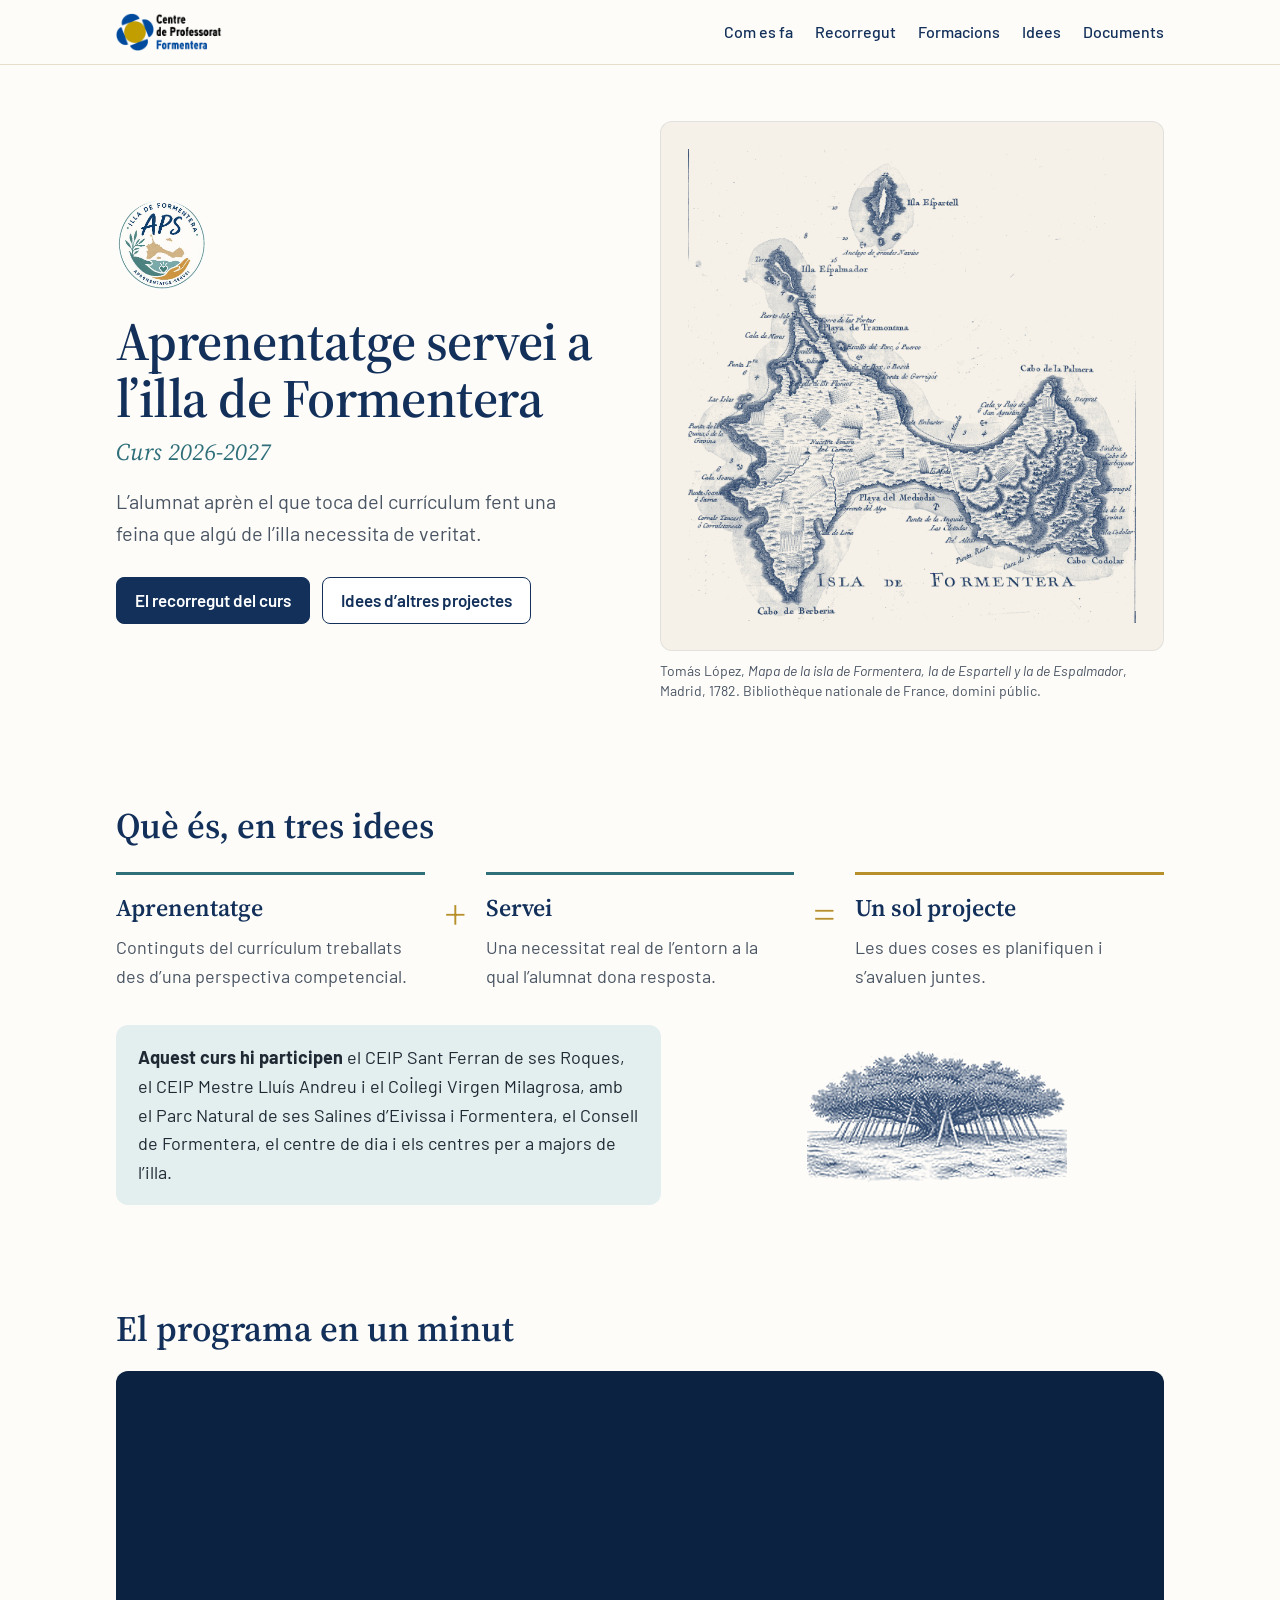
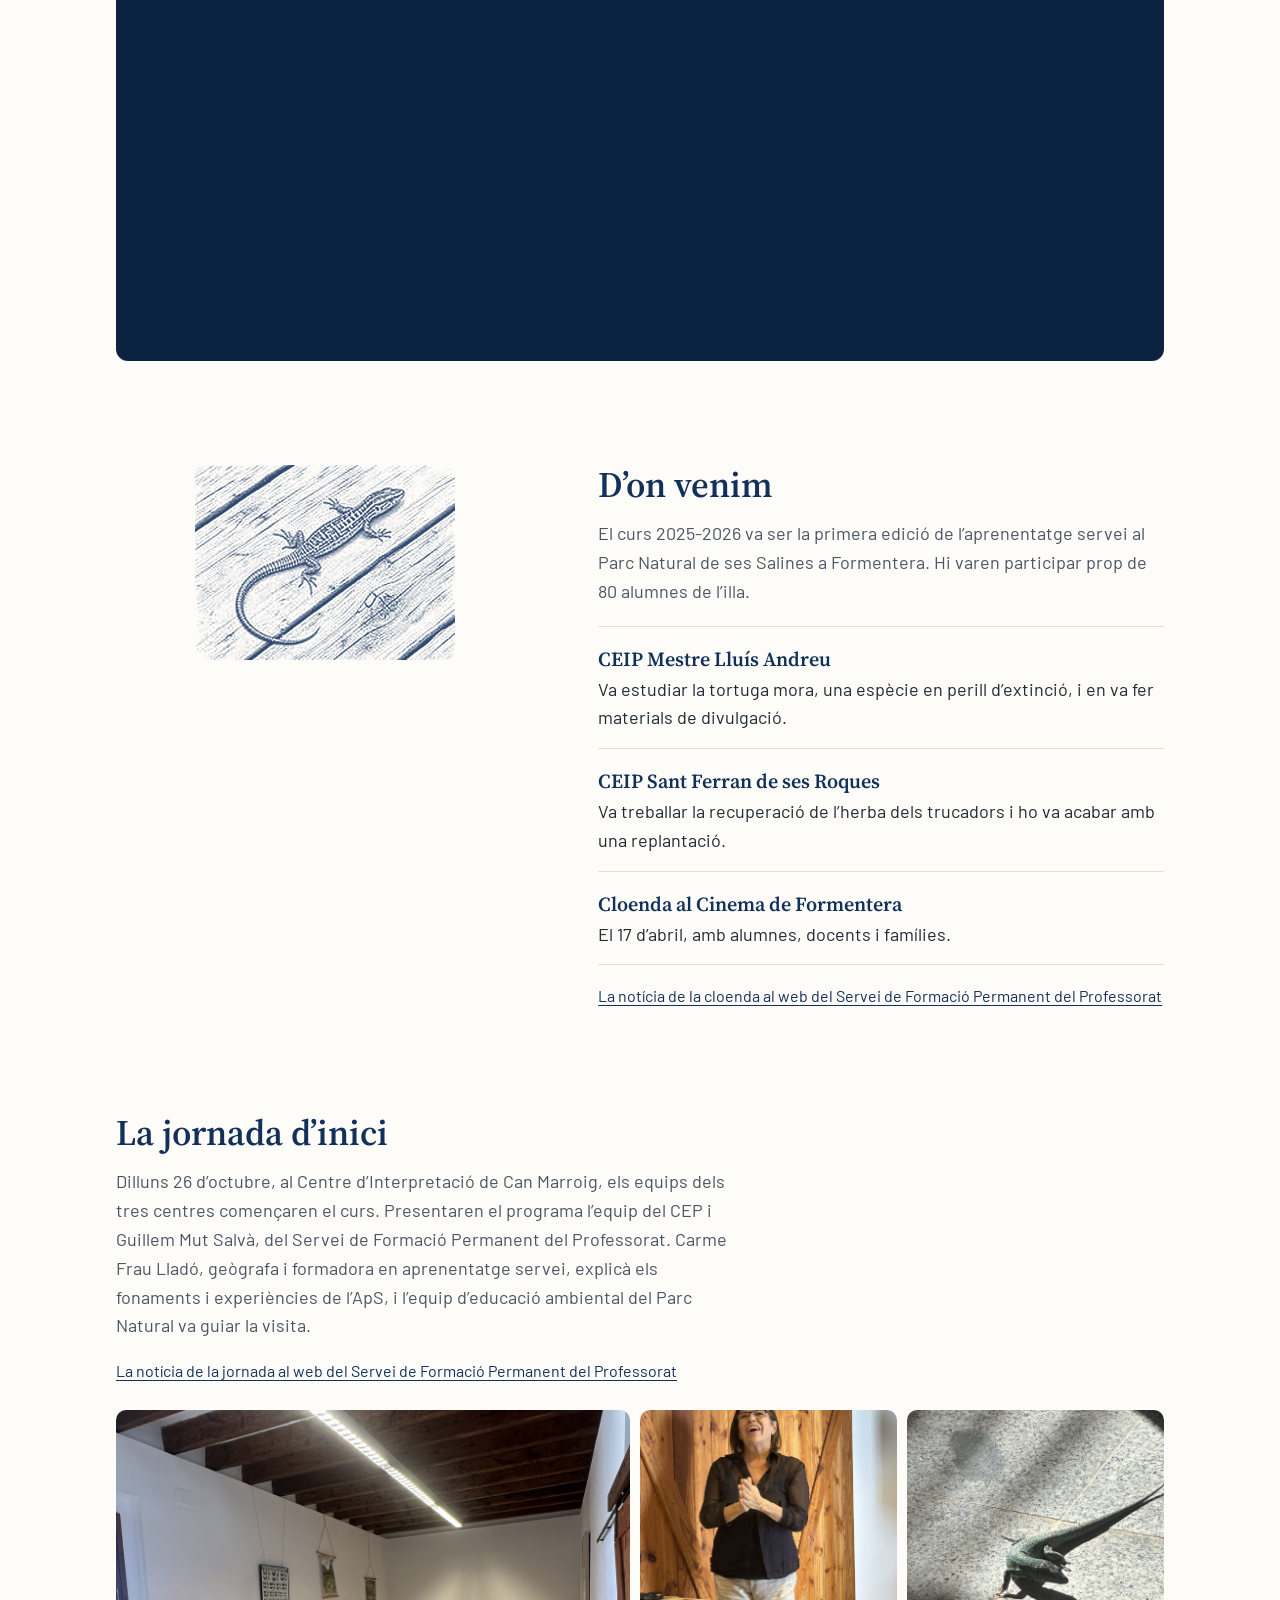
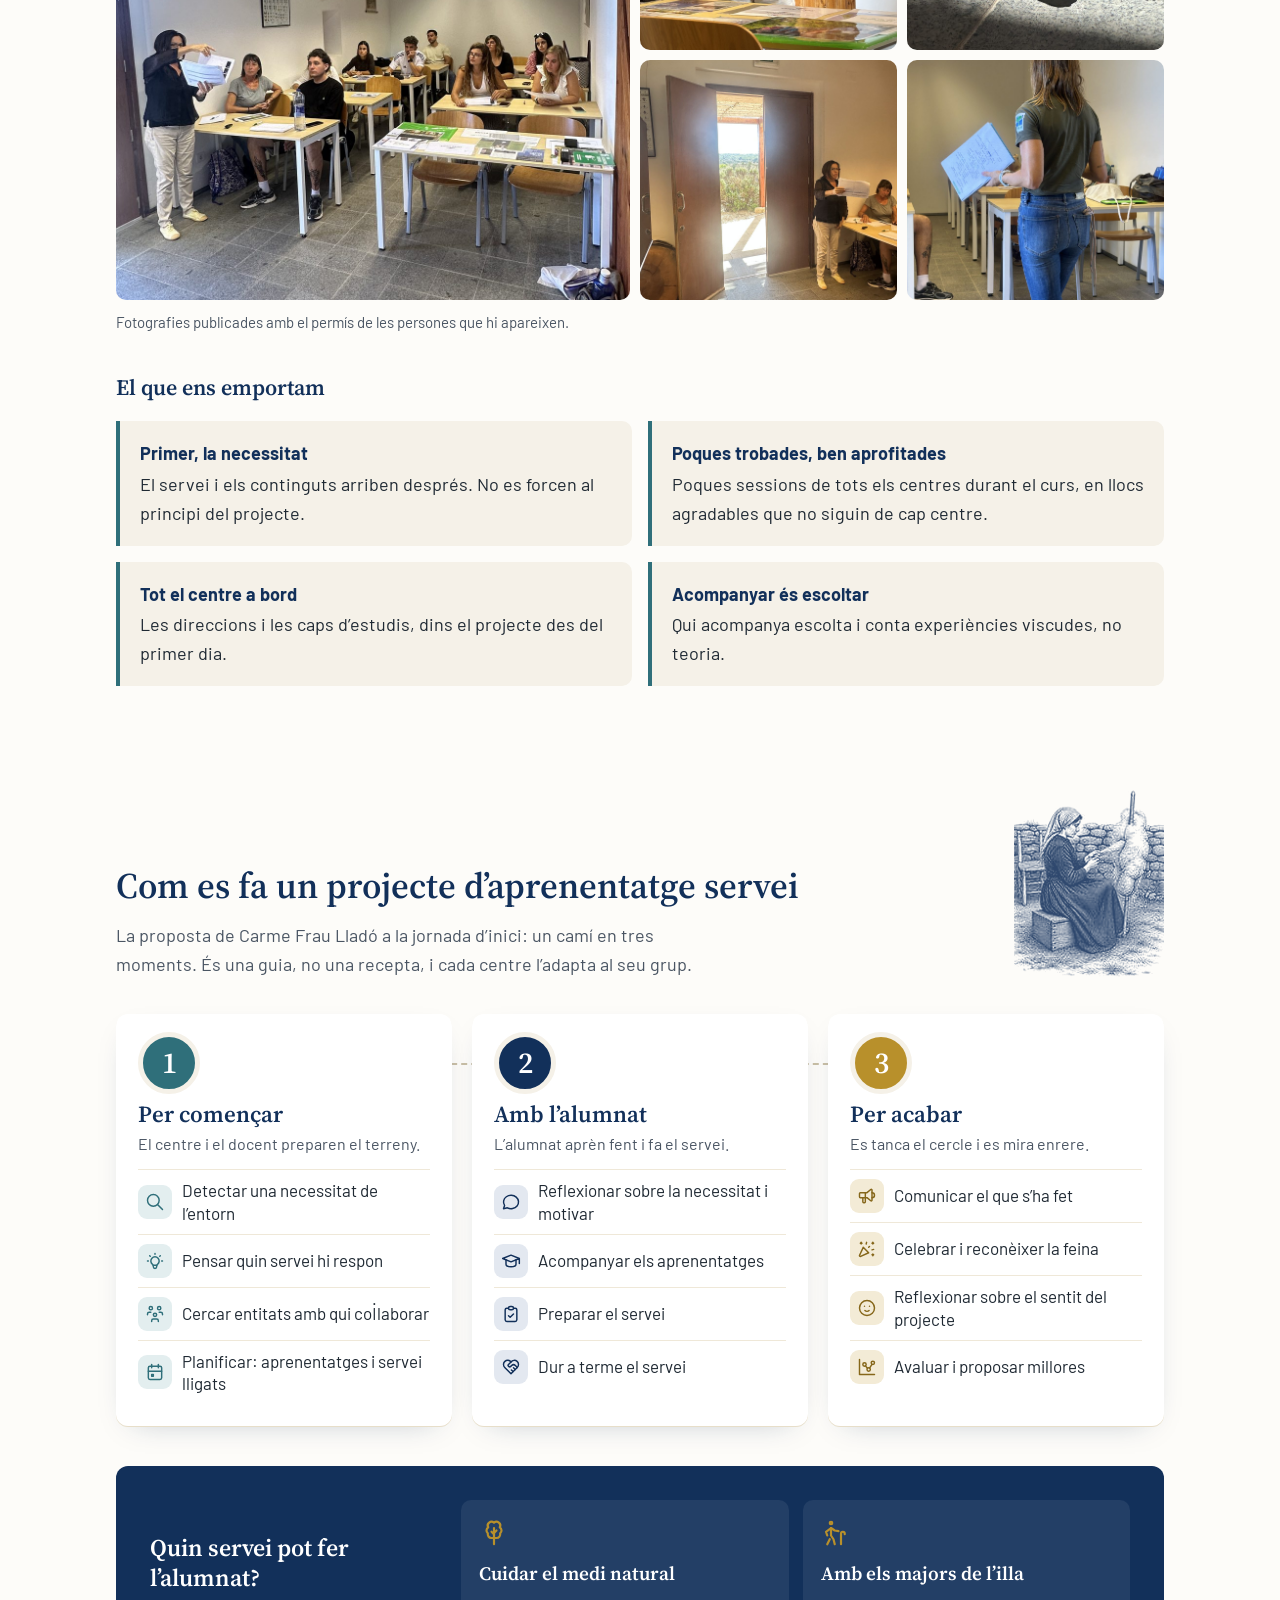
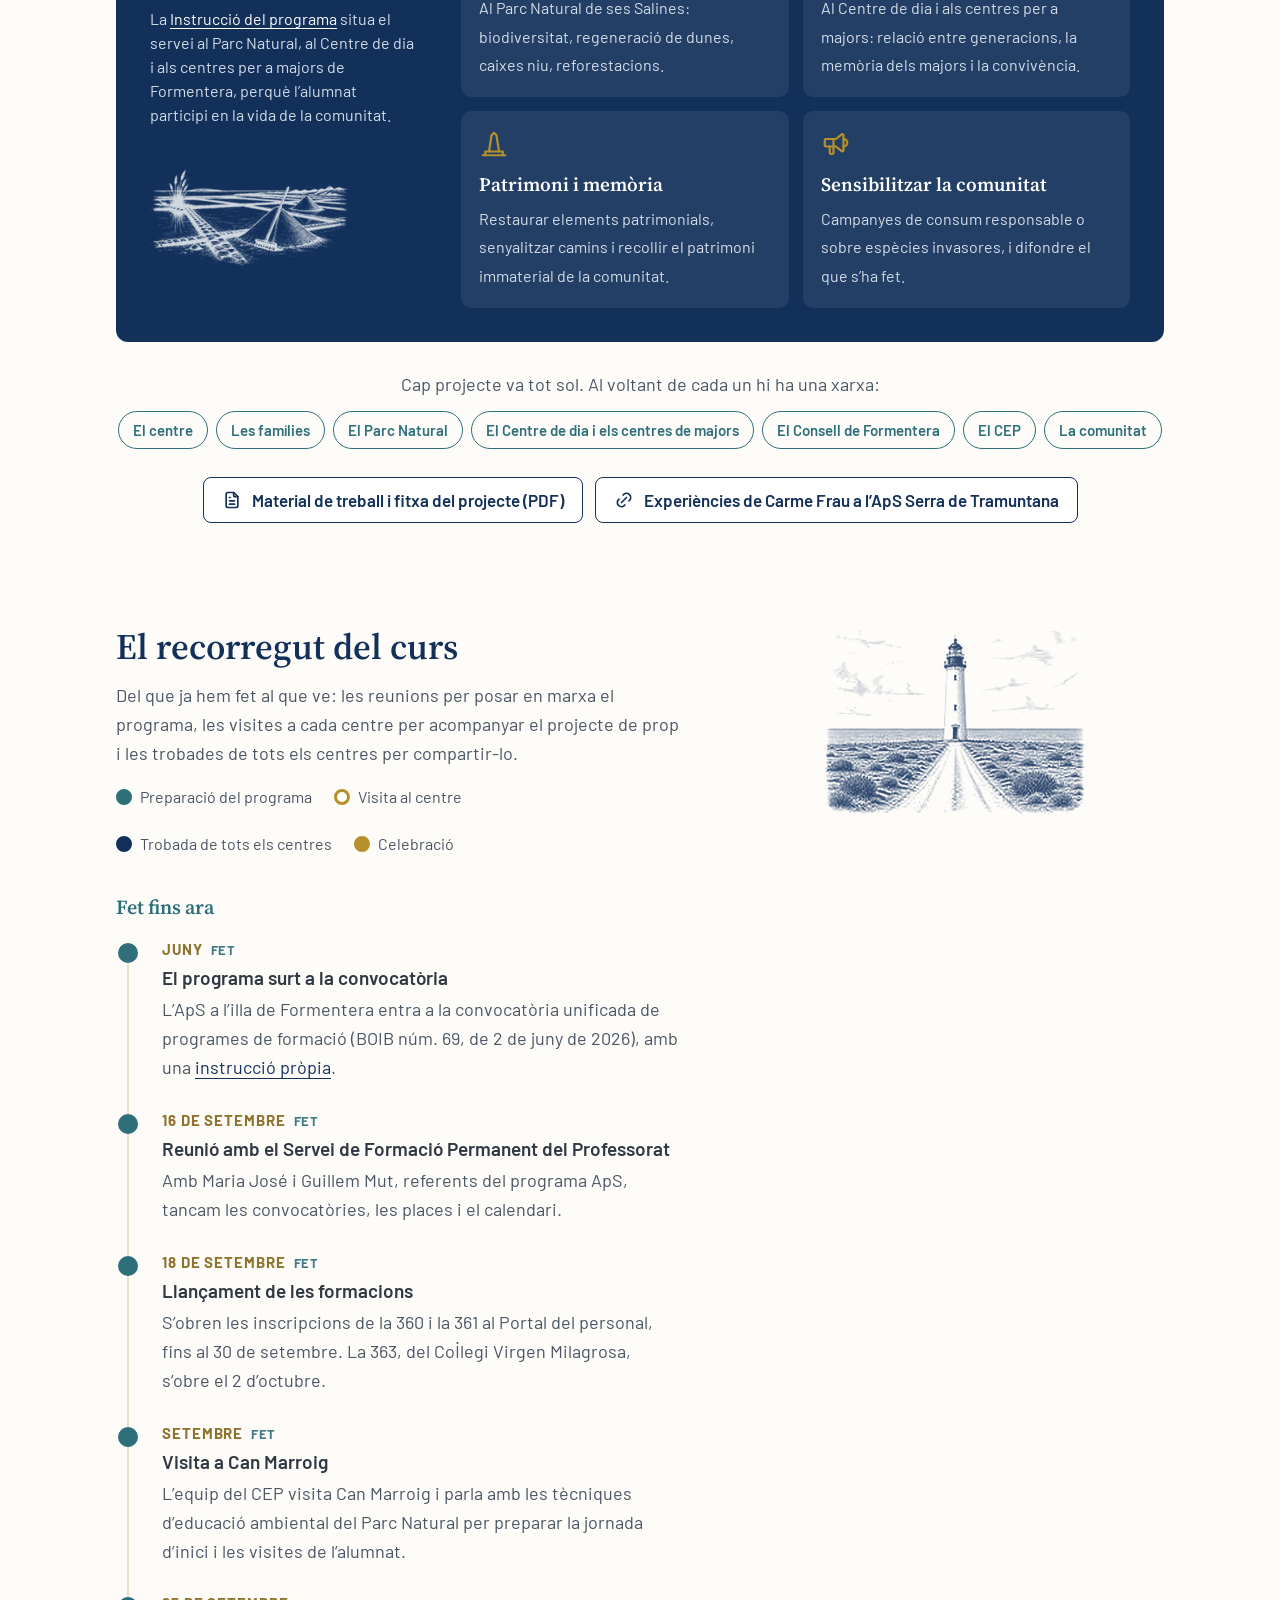
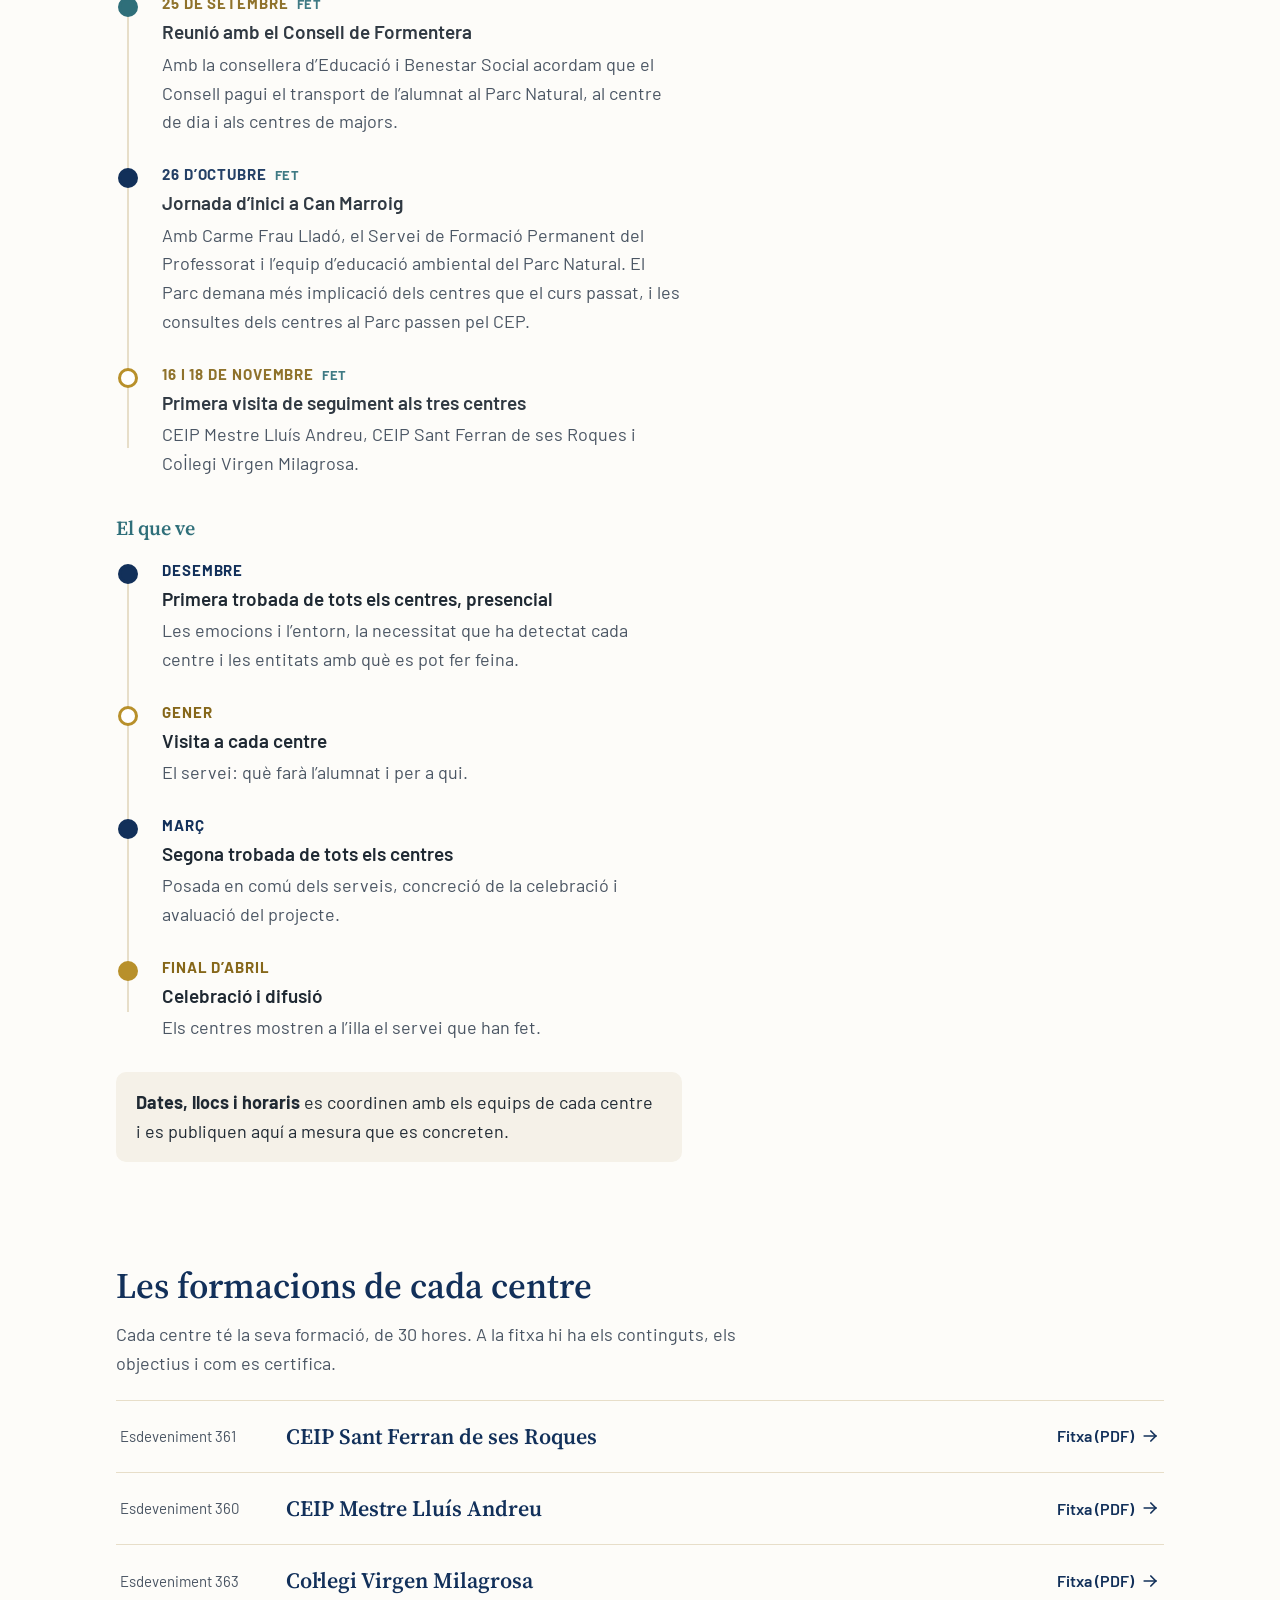
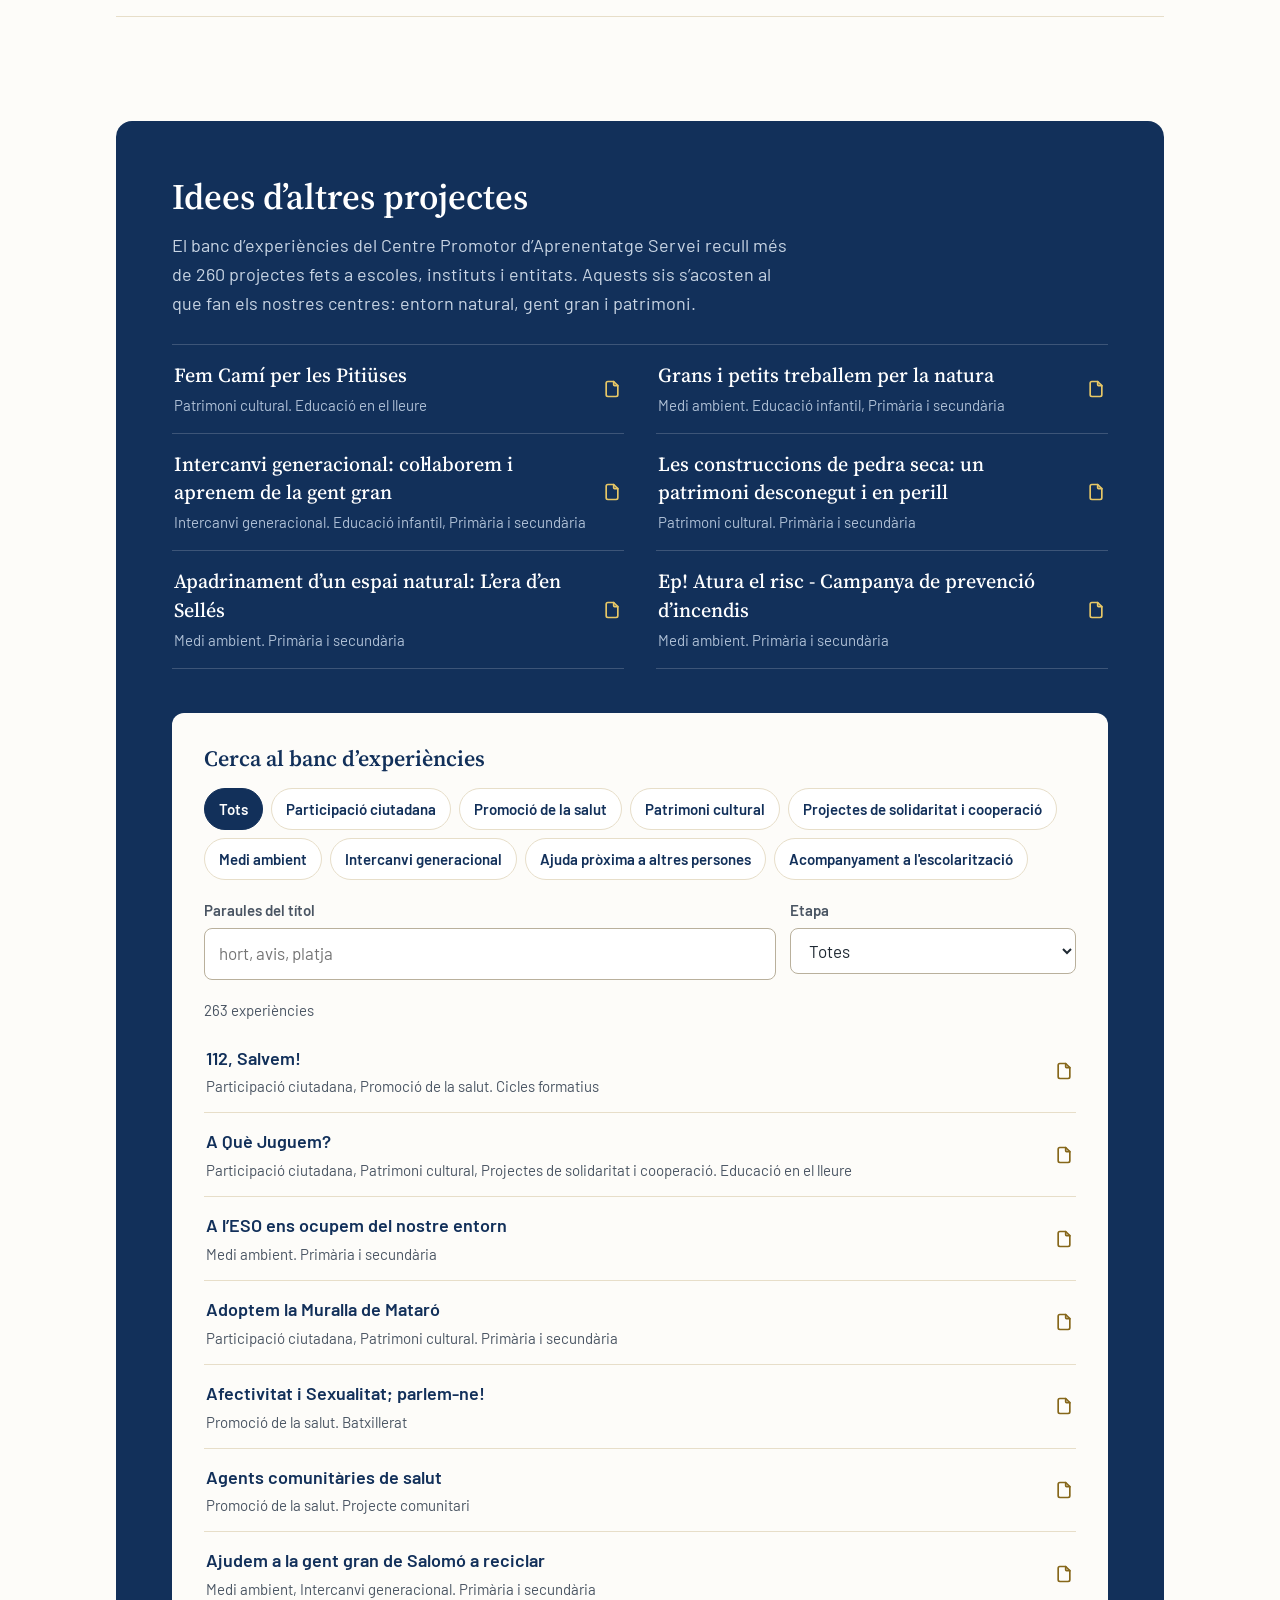
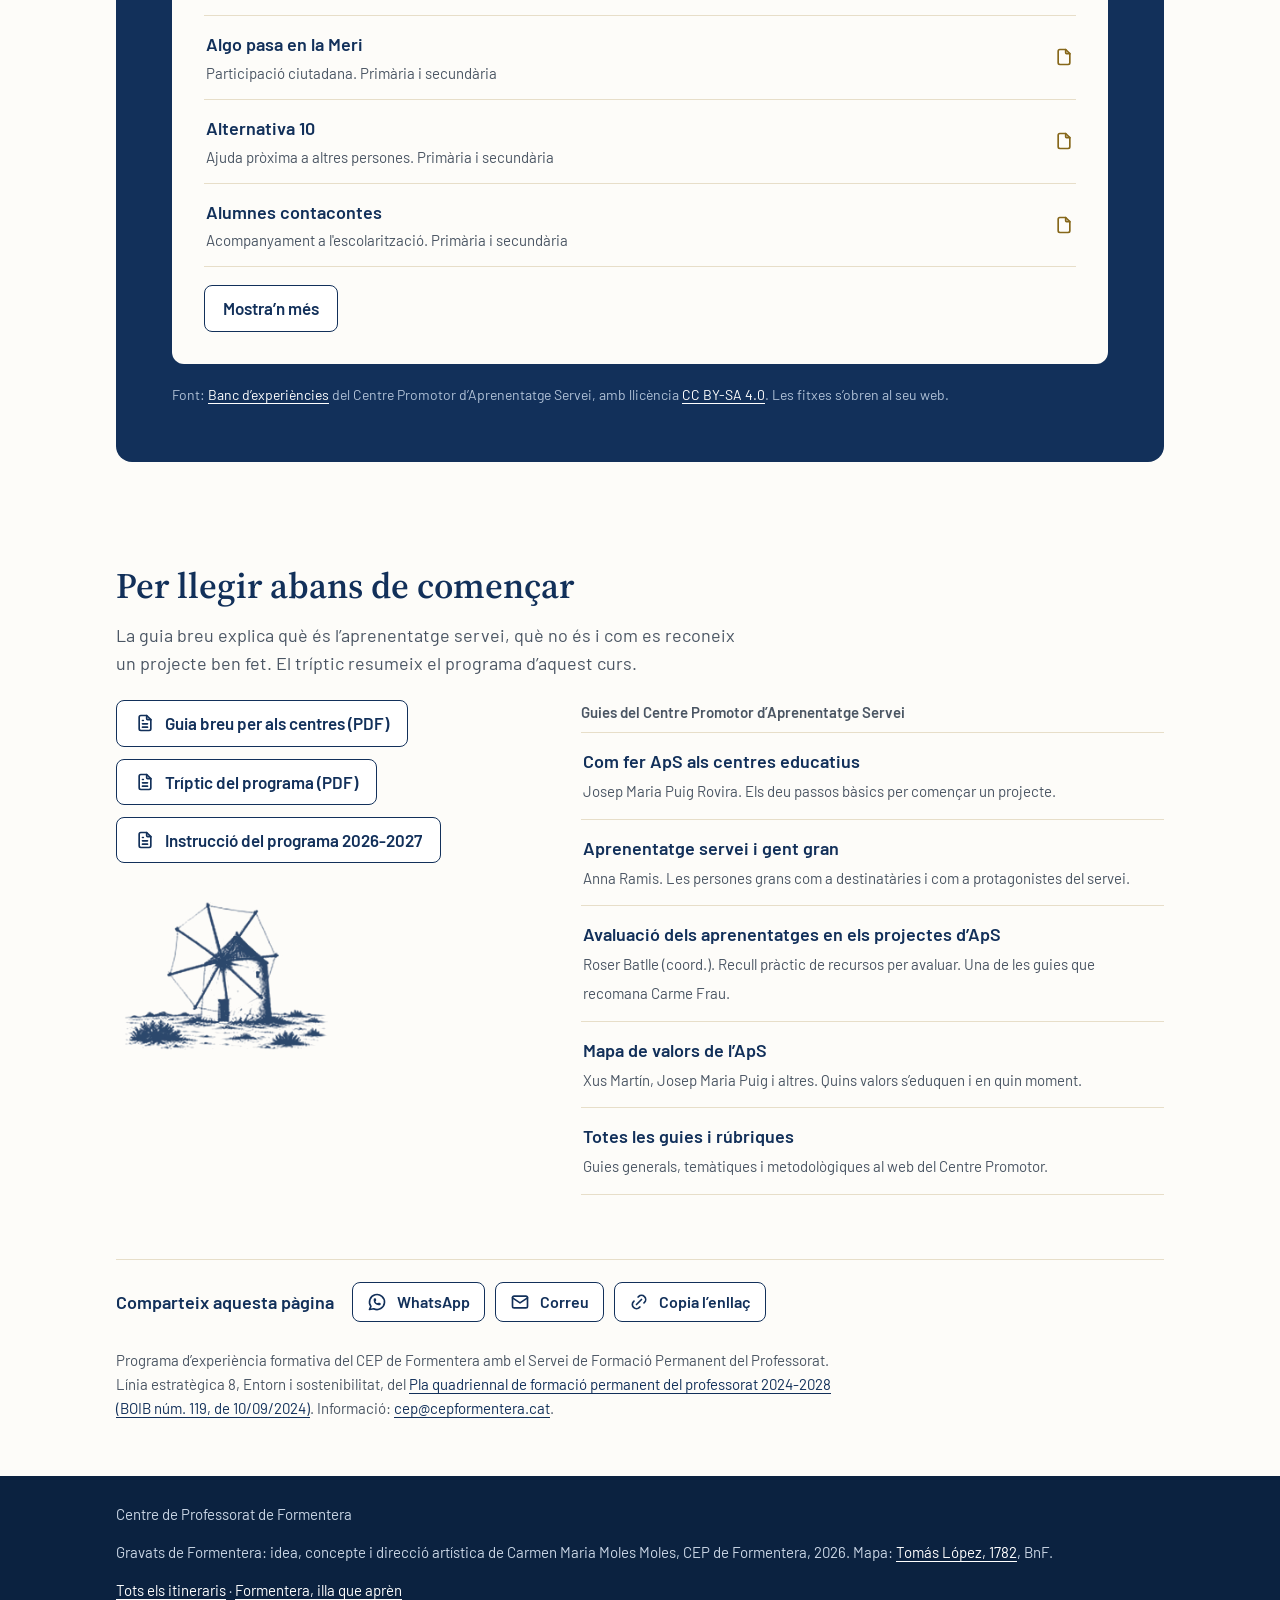
==== commit bd4349a9: "ApS: servei amb els majors i la comunitat, segons la Instrucció del programa Co-Authored-By: Claude " ====
--- a/aps/index.html
+++ b/aps/index.html
@@ -203,7 +203,9 @@
 .servei{display:grid;grid-template-columns:minmax(0,.8fr) minmax(0,2fr);gap:clamp(20px,4vw,44px);align-items:center;background:var(--navy);color:#fff;border-radius:var(--r);padding:clamp(22px,3vw,34px);margin:40px 0 0}
 .servei h3{color:#fff;margin:0 0 14px;font-size:24px}
 .servei .ink.gp{max-width:200px;margin:0;filter:brightness(0) invert(1);opacity:.85}
-.tipus{list-style:none;margin:0;padding:0;display:grid;grid-template-columns:repeat(3,minmax(0,1fr));gap:14px}
+.tipus{list-style:none;margin:0;padding:0;display:grid;grid-template-columns:repeat(2,minmax(0,1fr));gap:14px}
+.servei-p{color:#D5DDE8;font-size:16px;line-height:1.5;margin:0 0 16px}
+.servei-p a{color:#fff}
 .tipus li{background:rgba(255,255,255,.07);border-radius:10px;padding:18px}
 .tipus .ti{width:30px;height:30px;color:var(--gold);display:block;margin-bottom:10px}
 .tipus b{display:block;font-family:var(--serif);font-weight:600;font-size:19px;margin-bottom:4px}
@@ -371,16 +373,17 @@
     </li>
   </ol>
   <div class="servei">
-    <div class="servei-t"><h3>Quin servei pot fer l’alumnat?</h3><img class="ink gp" src="img/gravat-salines.webp" alt="Gravat de les salines, amb un munt de sal i un rasclet" width="1000" height="665" loading="lazy"></div>
+    <div class="servei-t"><h3>Quin servei pot fer l’alumnat?</h3><p class="servei-p">La <a href="https://csv.caib.es/concsvfront/view.xhtml?hash=97fc4dc99435e9c4f53774de108303c7eb9e760d1c87794797fd99f43df91a6a" target="_blank" rel="noopener">Instrucció del programa</a> situa el servei al Parc Natural, al Centre de dia i als centres per a majors de Formentera, perquè l’alumnat participi en la vida de la comunitat.</p><img class="ink gp" src="img/gravat-salines.webp" alt="Gravat de les salines, amb un munt de sal i un rasclet" width="1000" height="665" loading="lazy"></div>
     <ul class="tipus">
-      <li><svg class="ti" viewBox="0 0 24 24" fill="none" stroke="currentColor" stroke-width="1.75" stroke-linecap="round" stroke-linejoin="round" aria-hidden="true"><path d="M2 9a10 10 0 1 0 20 0" /> <path d="M12 19a10 10 0 0 1 10 -10" /> <path d="M2 9a10 10 0 0 1 10 10" /> <path d="M12 4a9.7 9.7 0 0 1 2.99 7.5" /> <path d="M9.01 11.5a9.7 9.7 0 0 1 2.99 -7.5" /></svg><b>Cuidar el medi</b><span>Biodiversitat, regeneració de dunes, caixes niu.</span></li>
-      <li><svg class="ti" viewBox="0 0 24 24" fill="none" stroke="currentColor" stroke-width="1.75" stroke-linecap="round" stroke-linejoin="round" aria-hidden="true"><path d="M18 8a3 3 0 0 1 0 6" /> <path d="M10 8v11a1 1 0 0 1 -1 1h-1a1 1 0 0 1 -1 -1v-5" /> <path d="M12 8h0l4.524 -3.77a.9 .9 0 0 1 1.476 .692v12.156a.9 .9 0 0 1 -1.476 .692l-4.524 -3.77h-8a1 1 0 0 1 -1 -1v-4a1 1 0 0 1 1 -1h8" /></svg><b>Sensibilitzar</b><span>Consum responsable, espècies invasores.</span></li>
-      <li><svg class="ti" viewBox="0 0 24 24" fill="none" stroke="currentColor" stroke-width="1.75" stroke-linecap="round" stroke-linejoin="round" aria-hidden="true"><path d="M8 18l2 -13l2 -2l2 2l2 13" /> <path d="M5 21v-3h14v3" /> <path d="M3 21l18 0" /></svg><b>Millorar el patrimoni</b><span>Reforestacions, restauració d’elements patrimonials, camins senyalitzats.</span></li>
+      <li><svg class="ti" viewBox="0 0 24 24" fill="none" stroke="currentColor" stroke-width="1.75" stroke-linecap="round" stroke-linejoin="round" aria-hidden="true"><path d="M12 13l-2 -2" /> <path d="M12 12l2 -2" /> <path d="M12 21v-13" /> <path d="M9.824 16a3 3 0 0 1 -2.743 -3.69a3 3 0 0 1 .304 -4.833a3 3 0 0 1 4.615 -3.707a3 3 0 0 1 4.614 3.707a3 3 0 0 1 .305 4.833a3 3 0 0 1 -2.919 3.695h-4z" /></svg><b>Cuidar el medi natural</b><span>Al Parc Natural de ses Salines: biodiversitat, regeneració de dunes, caixes niu, reforestacions.</span></li>
+      <li><svg class="ti" viewBox="0 0 24 24" fill="none" stroke="currentColor" stroke-width="1.75" stroke-linecap="round" stroke-linejoin="round" aria-hidden="true"><path d="M11 21l-1 -4l-2 -3v-6" /> <path d="M5 14l-1 -3l4 -3l3 2l3 .5" /> <path d="M8 4m-1 0a1 1 0 1 0 2 0a1 1 0 1 0 -2 0" /> <path d="M7 17l-2 4" /> <path d="M16 21v-8.5a1.5 1.5 0 0 1 3 0v.5" /></svg><b>Amb els majors de l’illa</b><span>Al Centre de dia i als centres per a majors: relació entre generacions, la memòria dels majors i la convivència.</span></li>
+      <li><svg class="ti" viewBox="0 0 24 24" fill="none" stroke="currentColor" stroke-width="1.75" stroke-linecap="round" stroke-linejoin="round" aria-hidden="true"><path d="M8 18l2 -13l2 -2l2 2l2 13" /> <path d="M5 21v-3h14v3" /> <path d="M3 21l18 0" /></svg><b>Patrimoni i memòria</b><span>Restaurar elements patrimonials, senyalitzar camins i recollir el patrimoni immaterial de la comunitat.</span></li>
+      <li><svg class="ti" viewBox="0 0 24 24" fill="none" stroke="currentColor" stroke-width="1.75" stroke-linecap="round" stroke-linejoin="round" aria-hidden="true"><path d="M18 8a3 3 0 0 1 0 6" /> <path d="M10 8v11a1 1 0 0 1 -1 1h-1a1 1 0 0 1 -1 -1v-5" /> <path d="M12 8h0l4.524 -3.77a.9 .9 0 0 1 1.476 .692v12.156a.9 .9 0 0 1 -1.476 .692l-4.524 -3.77h-8a1 1 0 0 1 -1 -1v-4a1 1 0 0 1 1 -1h8" /></svg><b>Sensibilitzar la comunitat</b><span>Campanyes de consum responsable o sobre espècies invasores, i difondre el que s’ha fet.</span></li>
     </ul>
   </div>
   <div class="xarxa">
     <p class="xarxa-t">Cap projecte va tot sol. Al voltant de cada un hi ha una xarxa:</p>
-    <ul><li>El centre</li><li>Les entitats</li><li>Les famílies</li><li>La comunitat educativa</li><li>El CEP</li><li>Les administracions</li></ul>
+    <ul><li>El centre</li><li>Les famílies</li><li>El Parc Natural</li><li>El Centre de dia i els centres de majors</li><li>El Consell de Formentera</li><li>El CEP</li><li>La comunitat</li></ul>
   </div>
   <div class="cf-links">
   <a class="btn" href="docs/material-jornada-inici-carme-frau.pdf" target="_blank" rel="noopener"><svg class="ico" viewBox="0 0 24 24" fill="none" stroke="currentColor" stroke-width="2" stroke-linecap="round" stroke-linejoin="round" aria-hidden="true"><path d="M14 3v4a1 1 0 0 0 1 1h4"/><path d="M17 21h-10a2 2 0 0 1 -2 -2v-14a2 2 0 0 1 2 -2h7l5 5v11a2 2 0 0 1 -2 2z"/><path d="M9 9l1 0"/><path d="M9 13l6 0"/><path d="M9 17l6 0"/></svg>Material de treball i fitxa del projecte (PDF)</a>
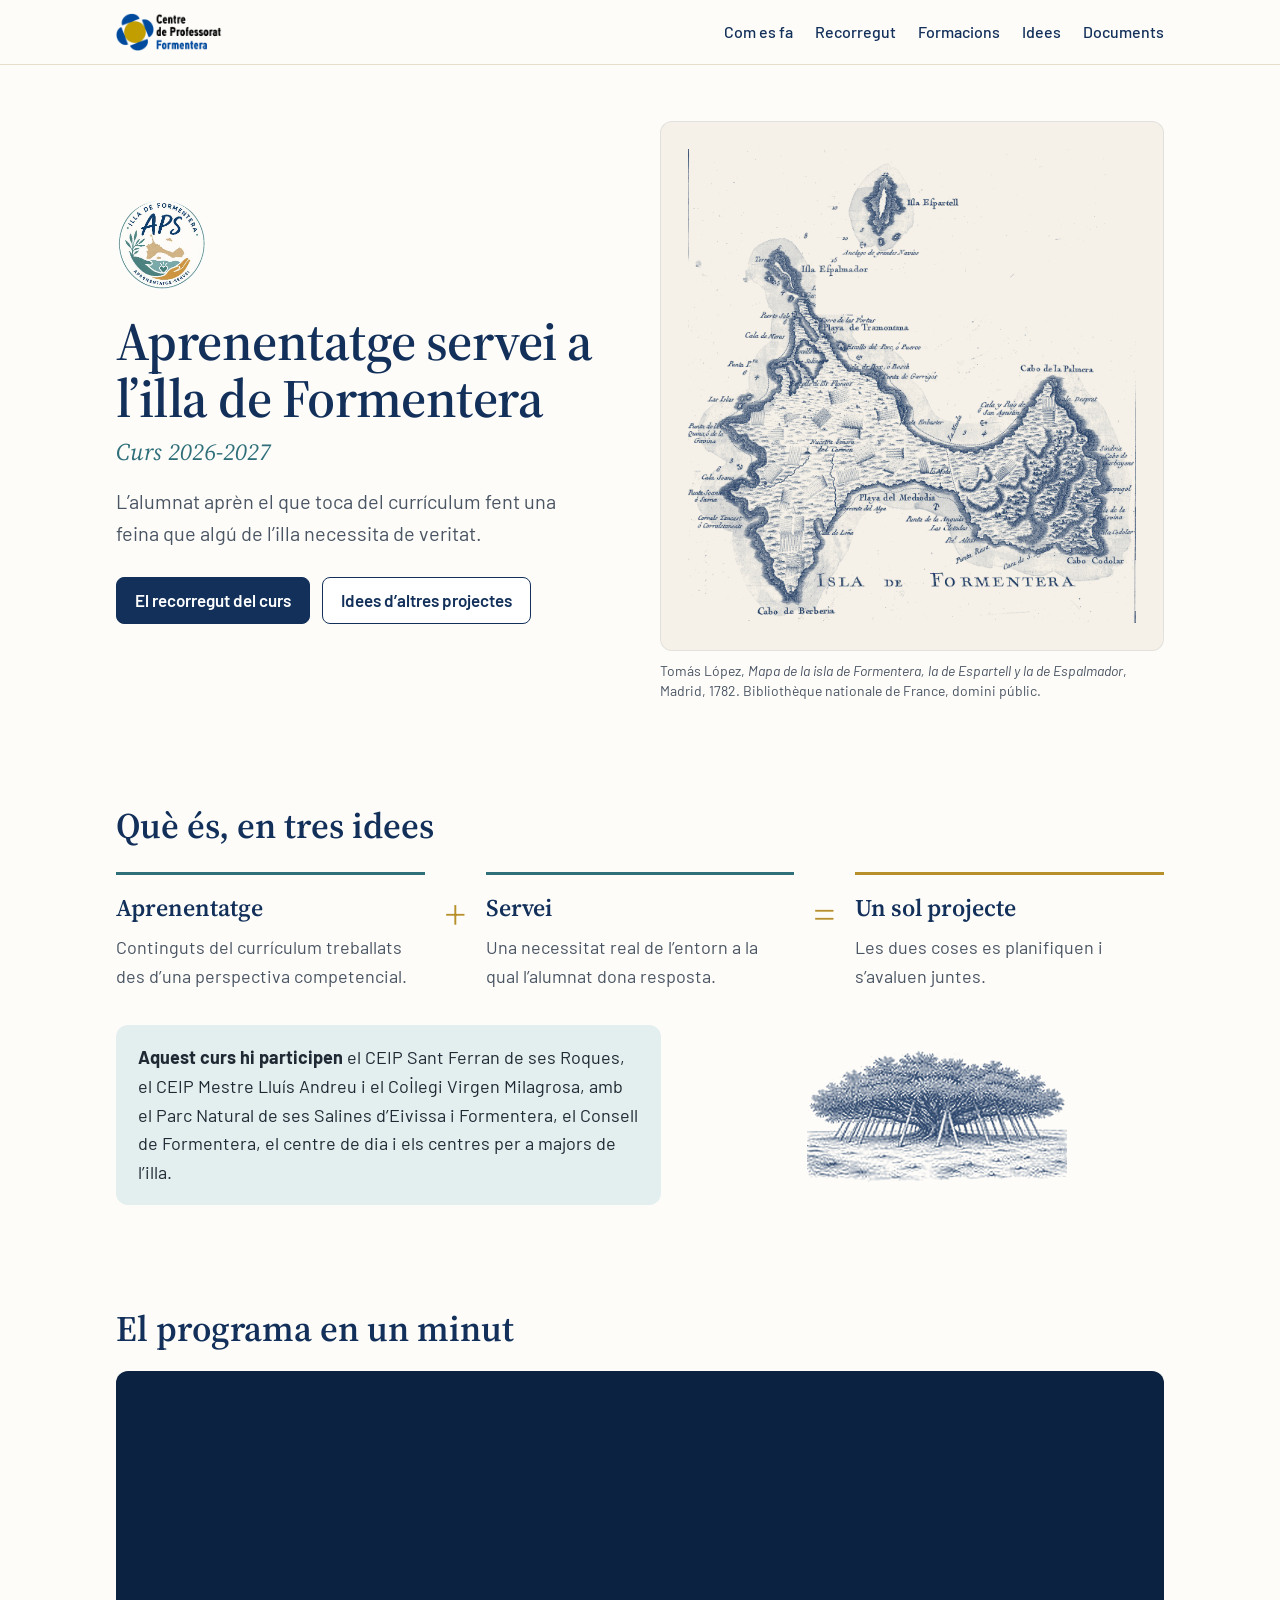
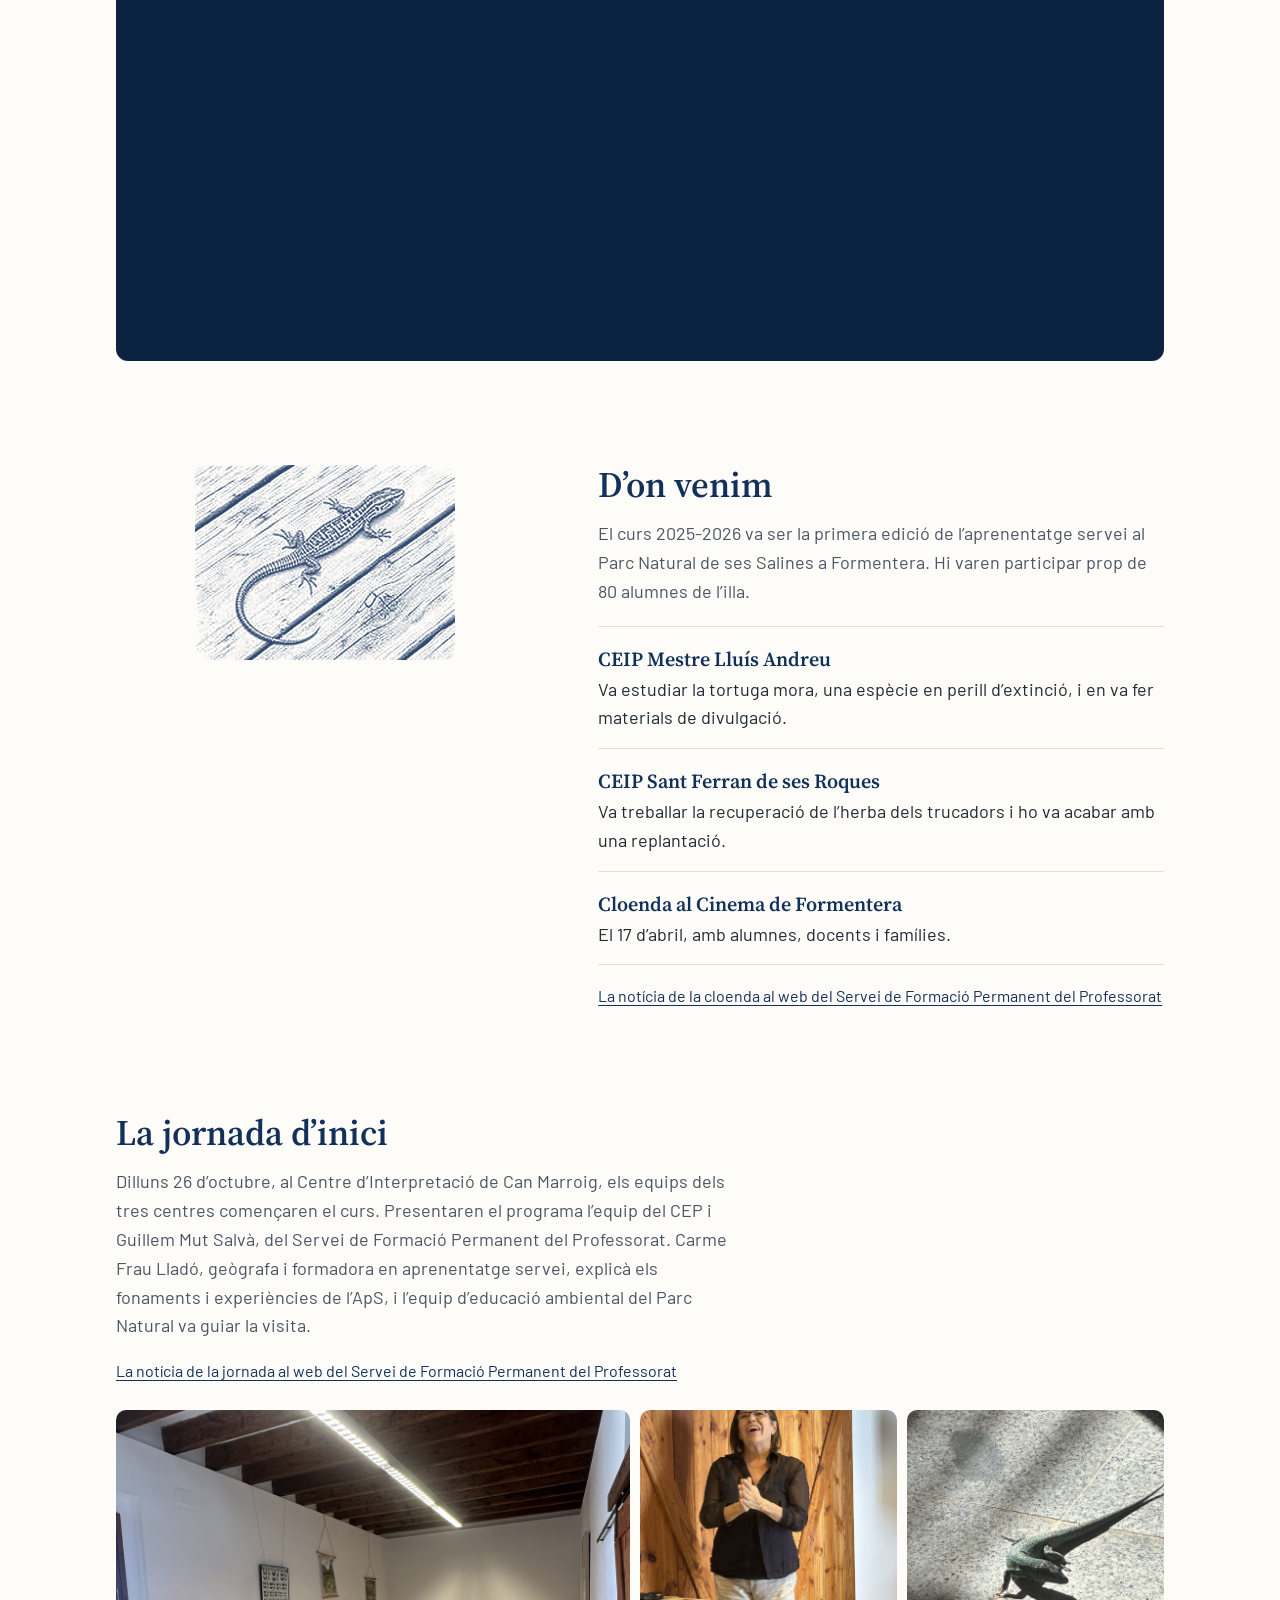
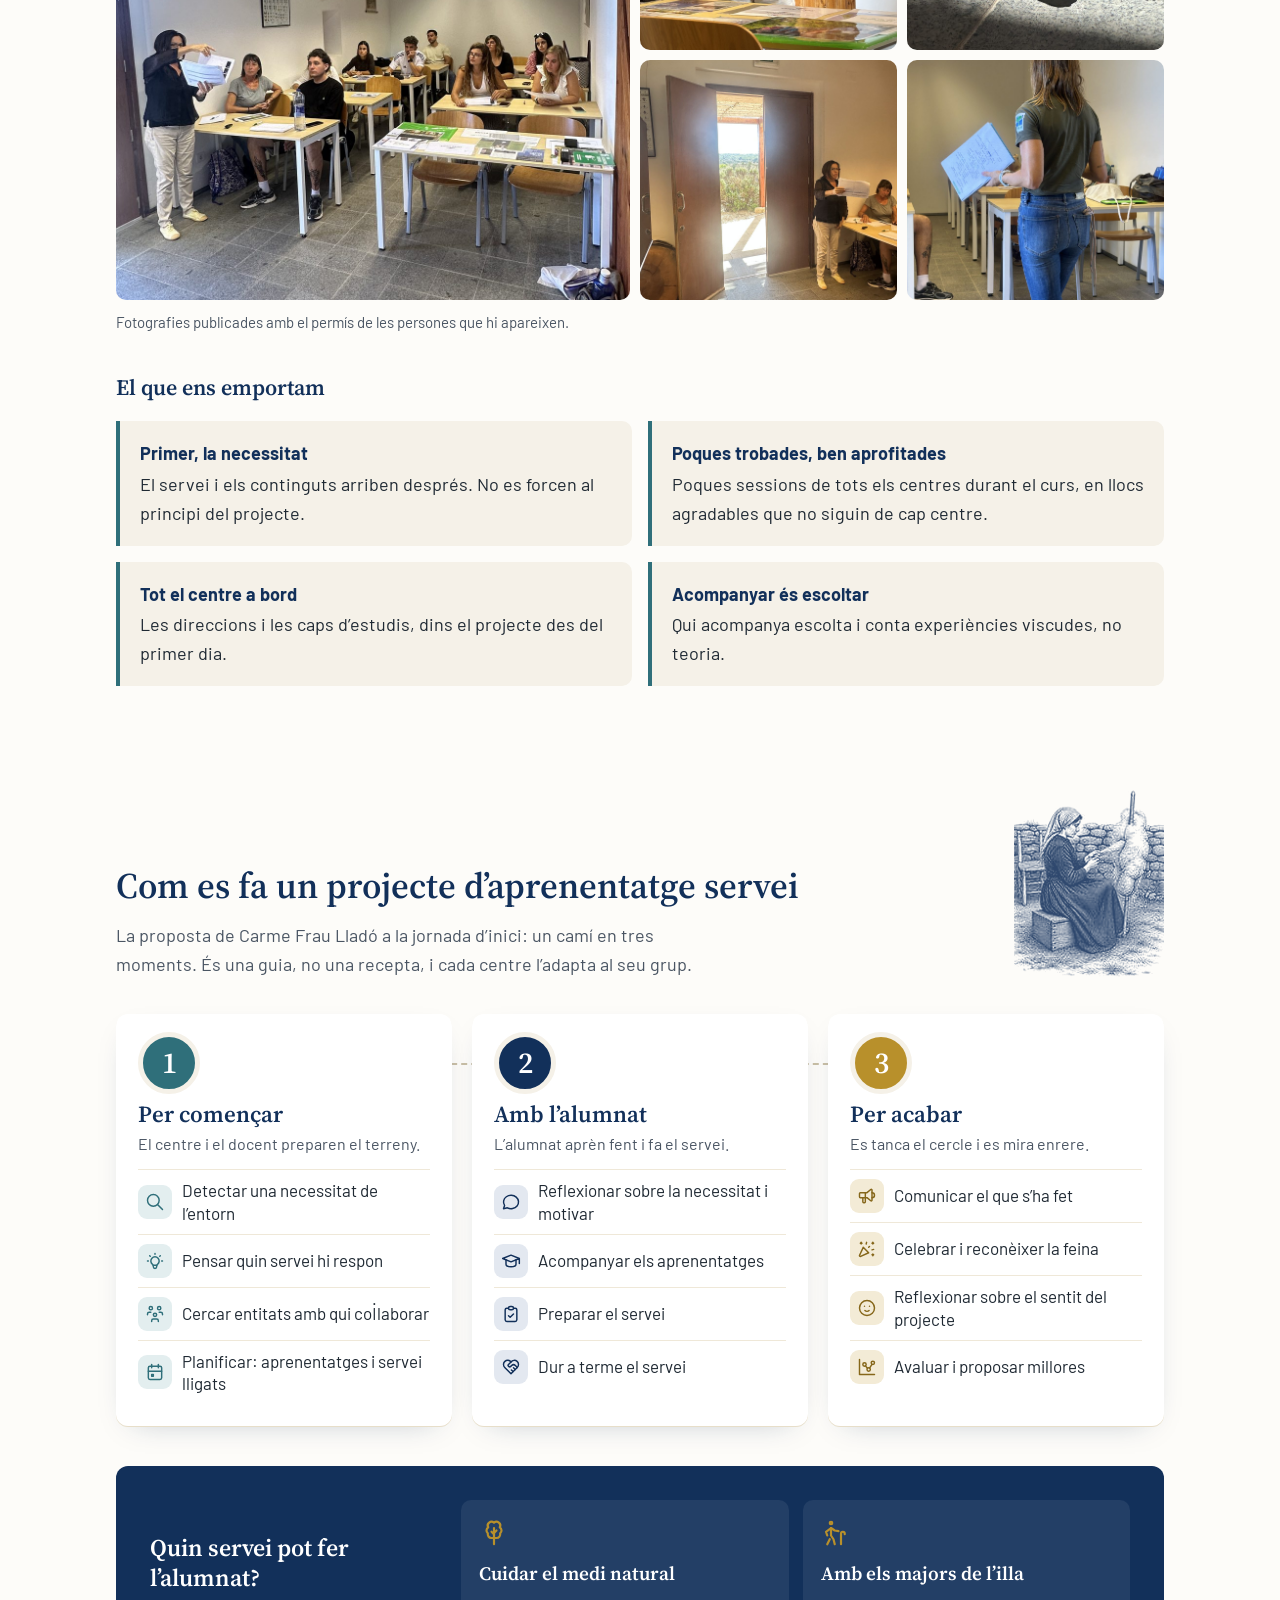
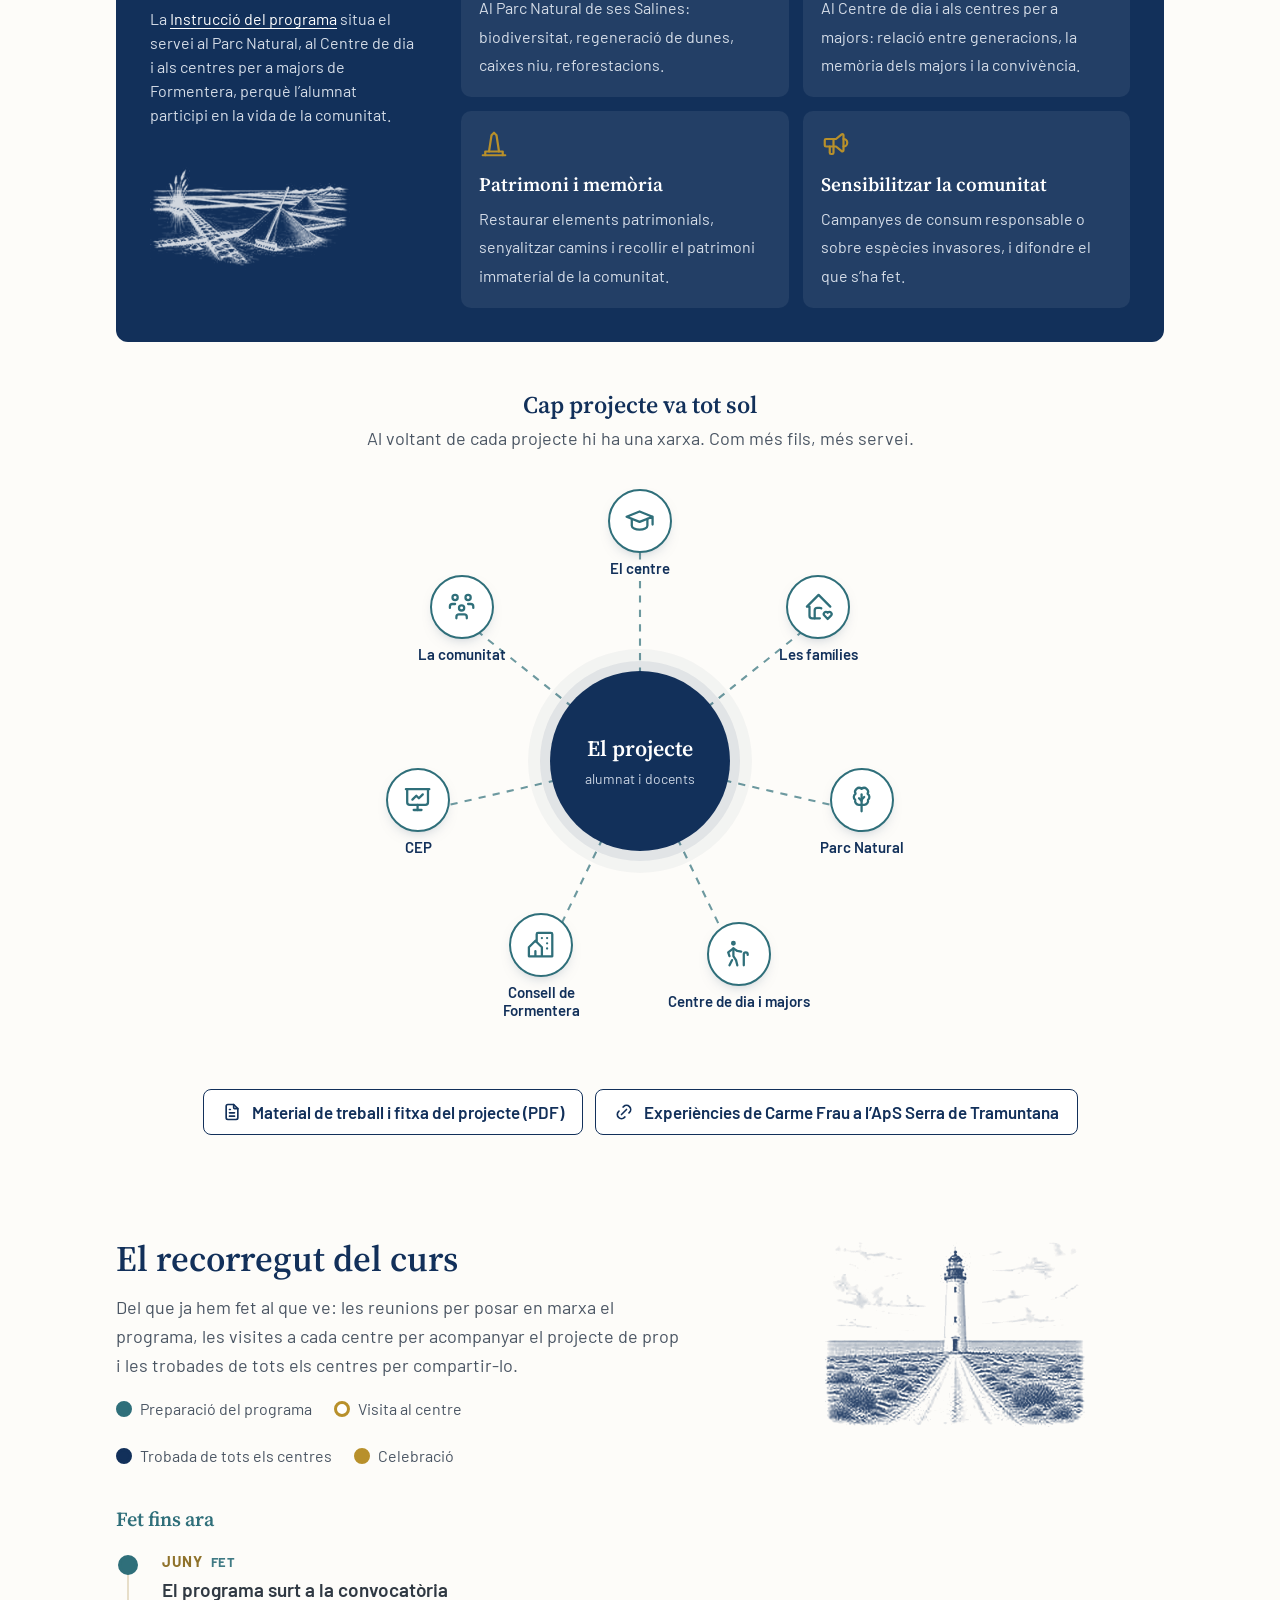
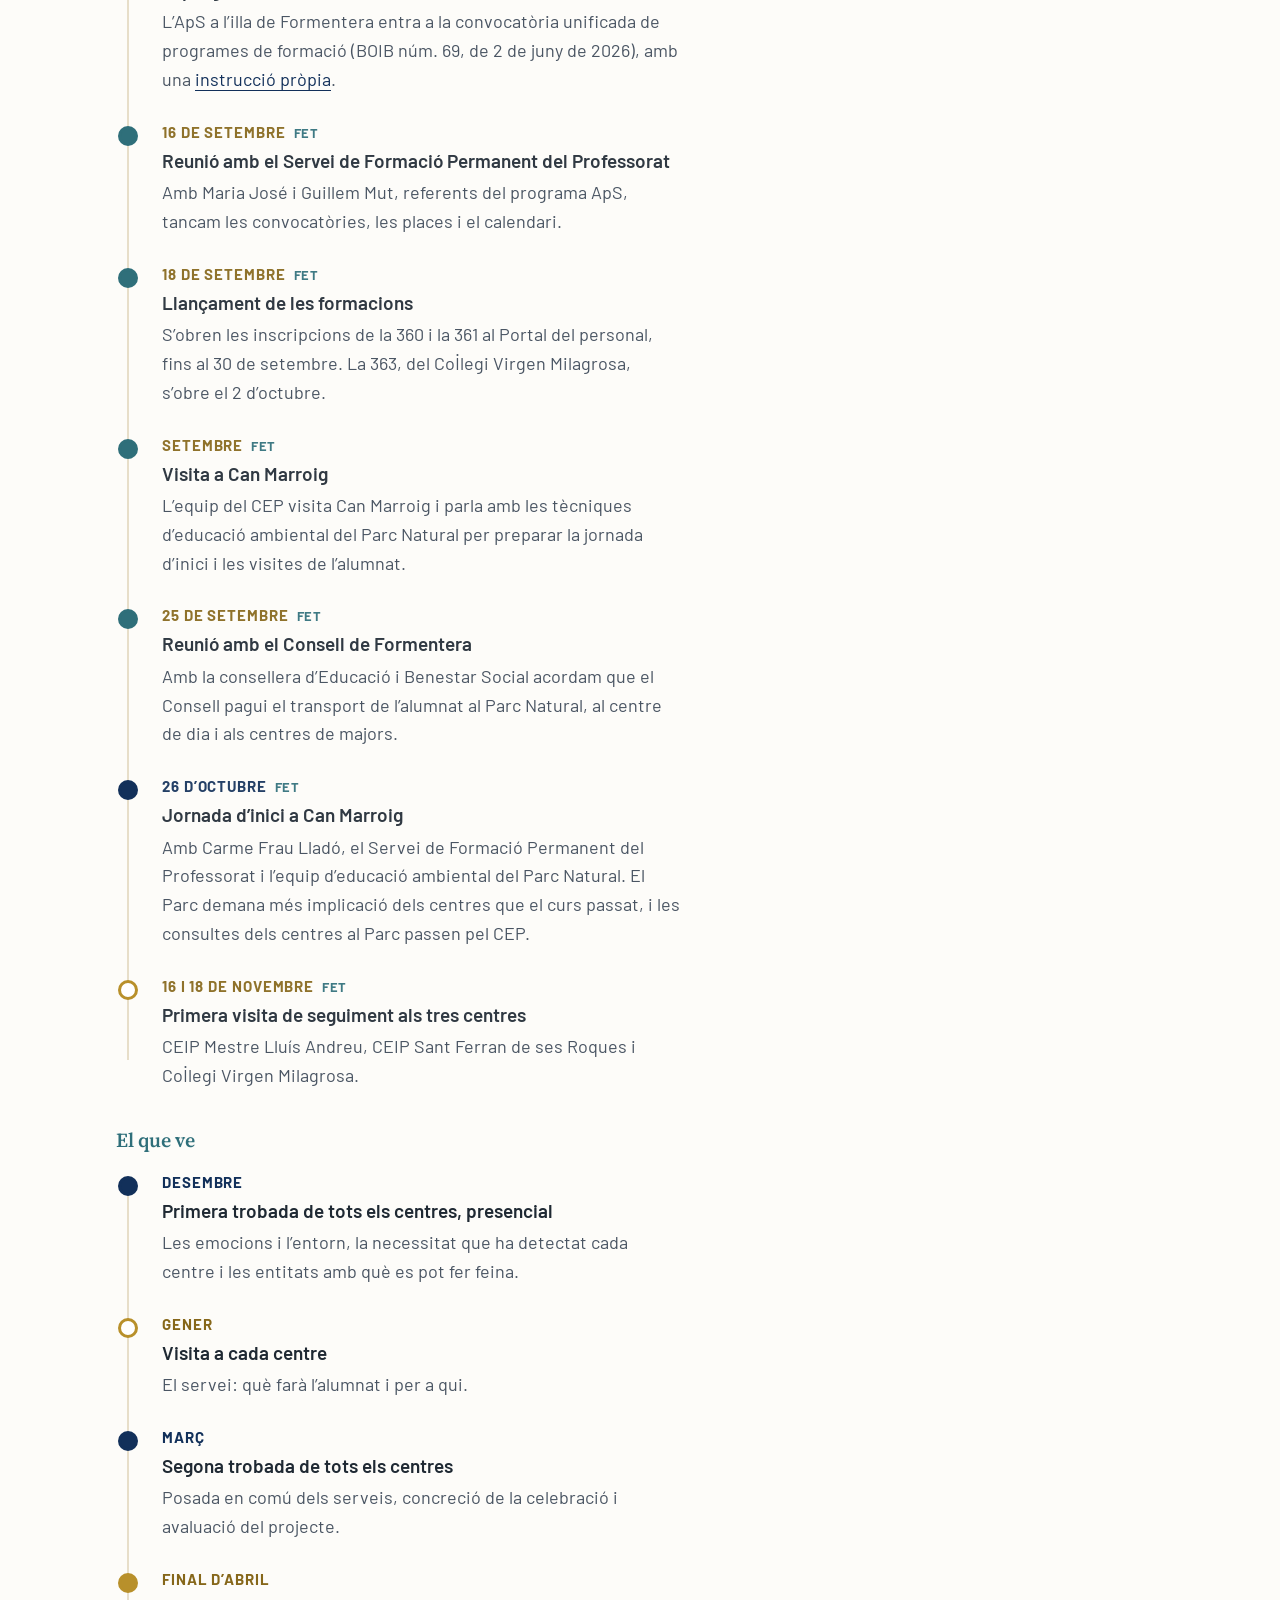
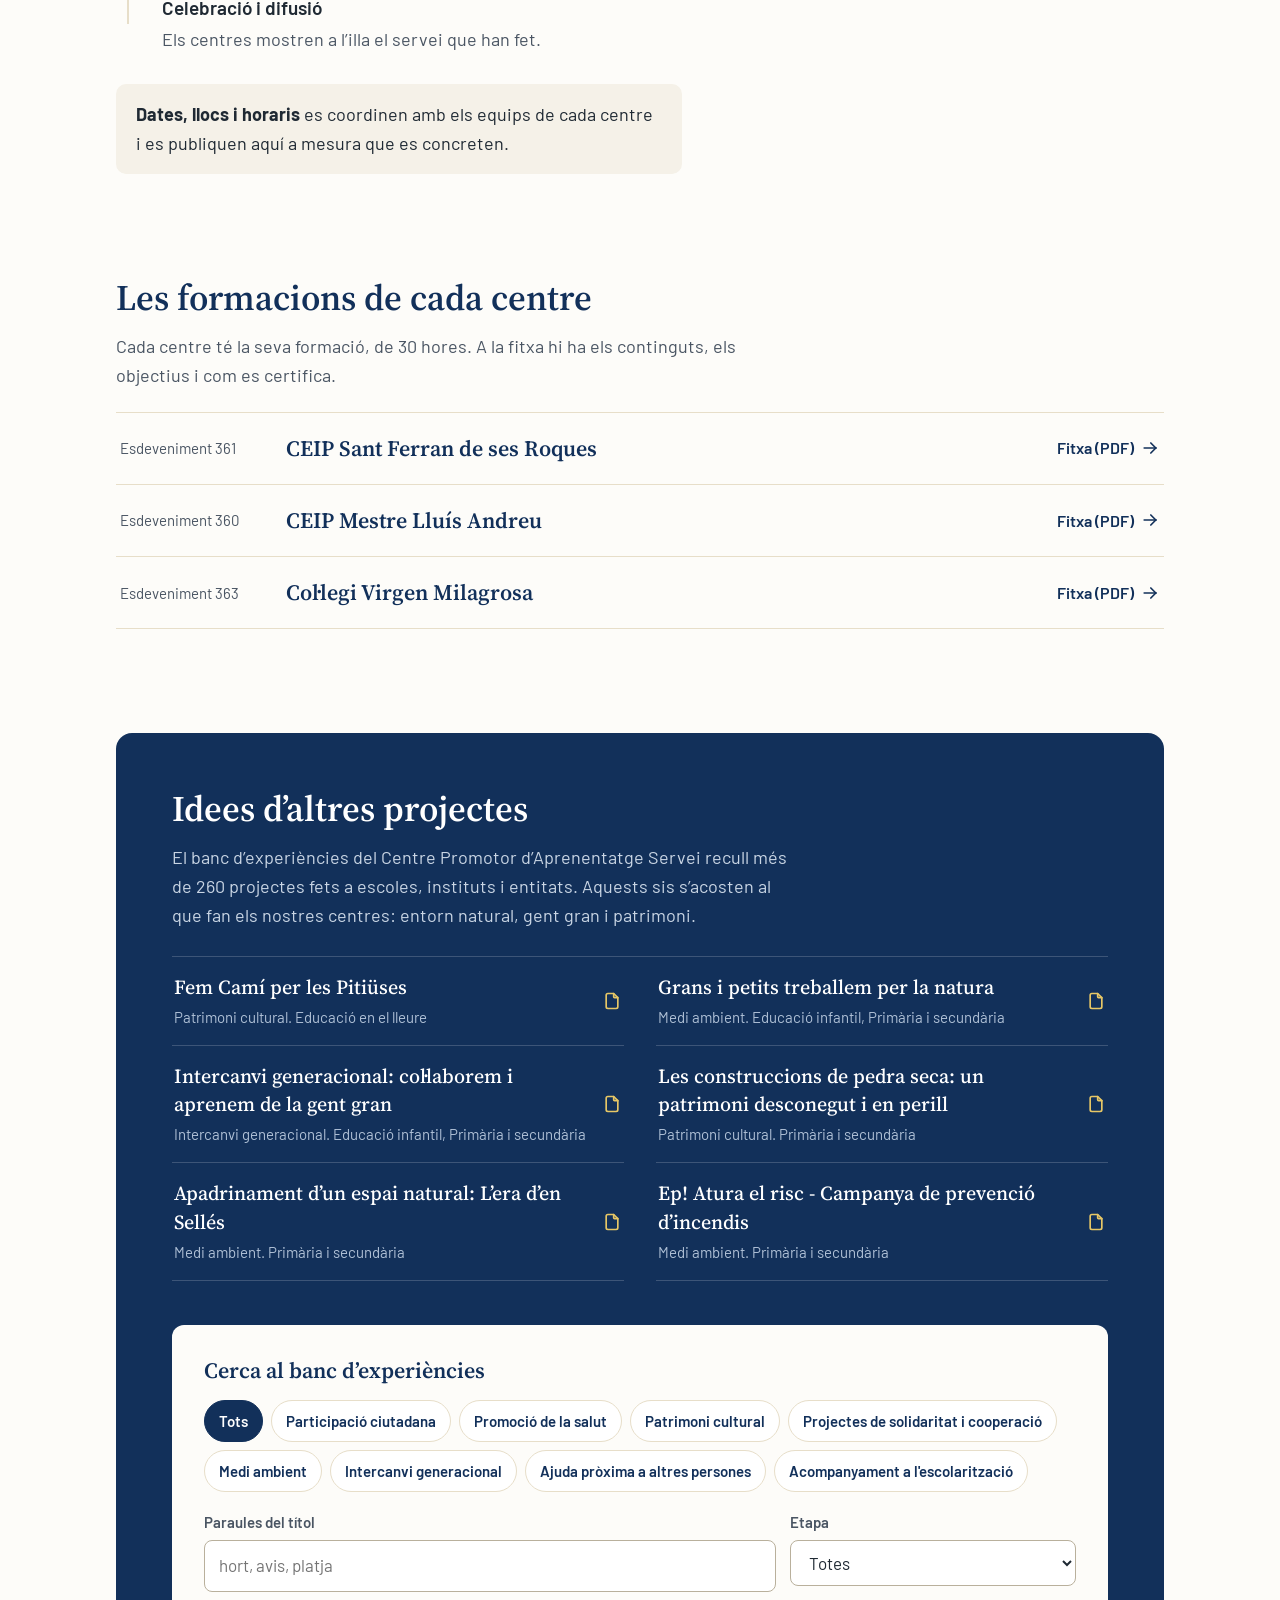
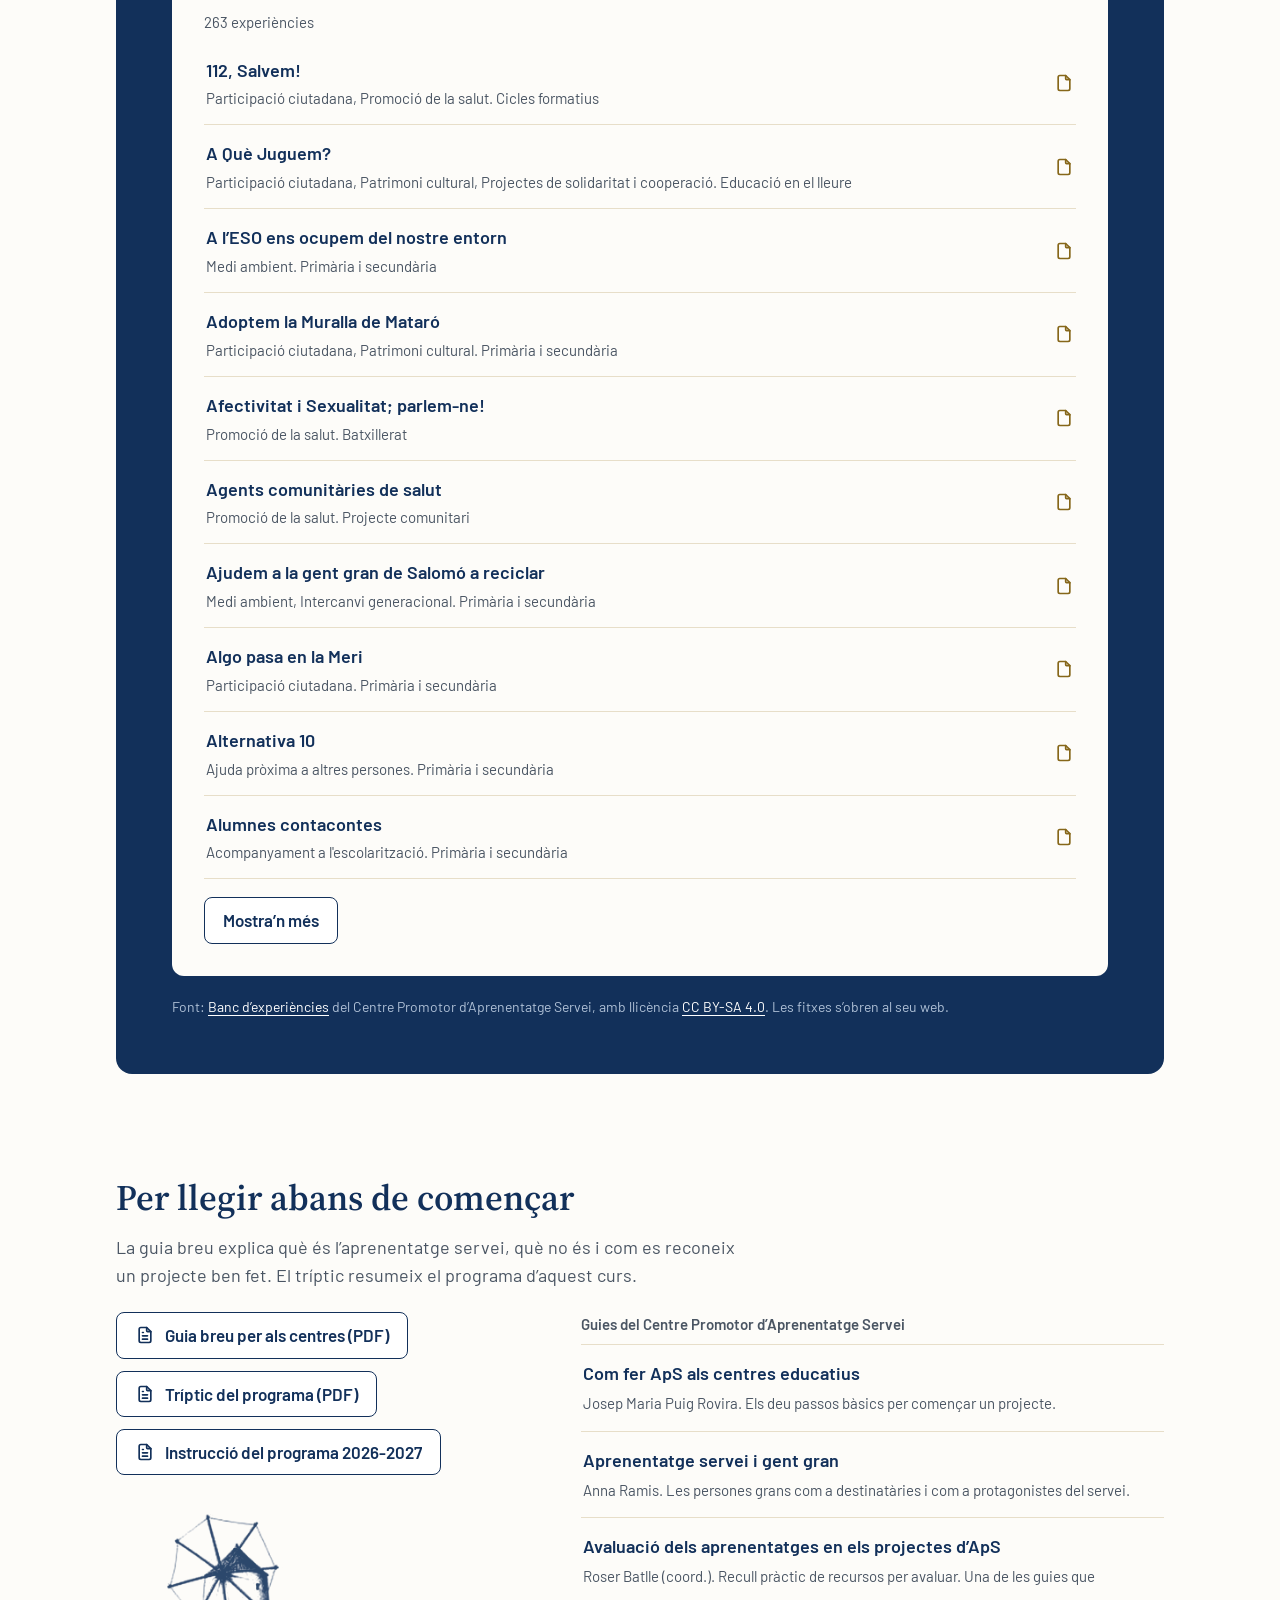
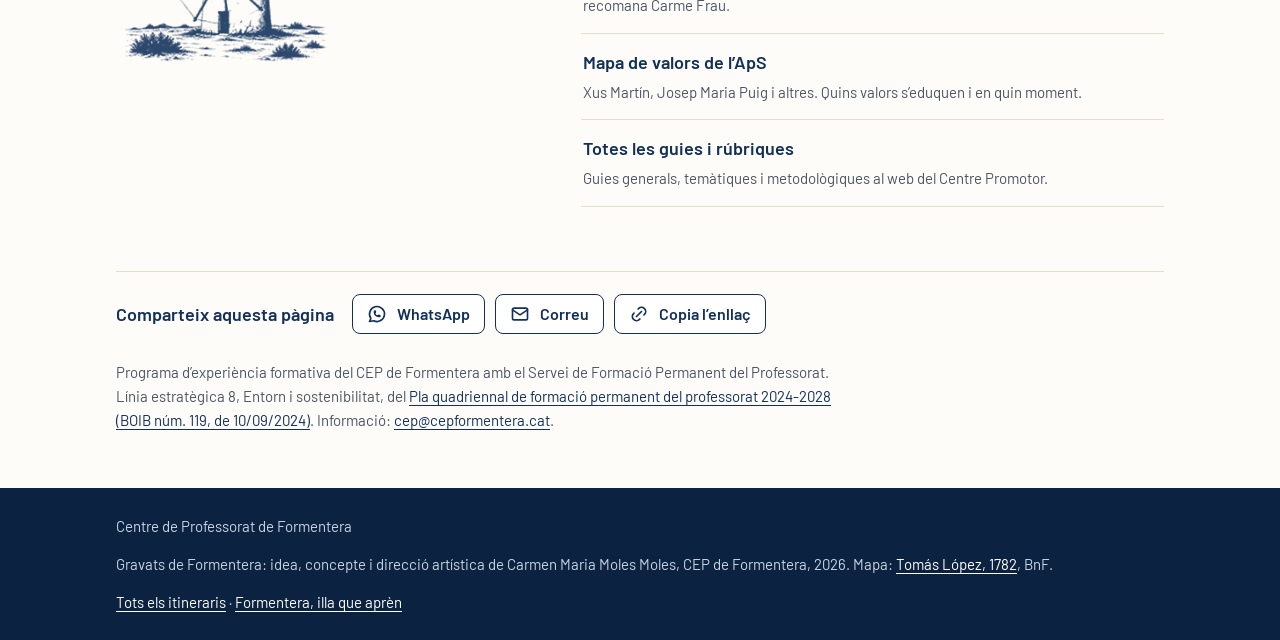
==== commit 70994f8c: "ApS: la xarxa del projecte en diagrama visual Co-Authored-By: Claude Opus 5.5 <noreply@anthropic.com" ====
--- a/aps/index.html
+++ b/aps/index.html
@@ -210,10 +210,20 @@
 .tipus .ti{width:30px;height:30px;color:var(--gold);display:block;margin-bottom:10px}
 .tipus b{display:block;font-family:var(--serif);font-weight:600;font-size:19px;margin-bottom:4px}
 .tipus span{color:#D5DDE8;font-size:16px;line-height:1.45}
-.xarxa{margin:28px 0 0;text-align:center}
-.xarxa-t{color:var(--ink2);margin:0 0 12px}
-.xarxa ul{list-style:none;margin:0;padding:0;display:flex;flex-wrap:wrap;justify-content:center;gap:8px}
-.xarxa li{border:1.5px solid var(--teal);color:var(--teal);border-radius:999px;padding:6px 14px;font-weight:600;font-size:15px}
+.xarxa{margin:48px 0 0;text-align:center}
+.xarxa h3{font-size:24px;margin:0 0 4px;color:var(--navy)}
+.xarxa-t{color:var(--ink2);margin:0 0 8px}
+.hub{position:relative;width:min(100%,600px);aspect-ratio:1;margin:0 auto}
+.fils{position:absolute;inset:0;width:100%;height:100%}
+.fils line{stroke:var(--teal);stroke-width:.35;stroke-dasharray:1.2 1.2;opacity:.7}
+.nucli{position:absolute;left:50%;top:50%;transform:translate(-50%,-50%);width:30%;aspect-ratio:1;border-radius:50%;background:var(--navy);color:#fff;display:grid;place-content:center;gap:2px;box-shadow:0 0 0 10px rgba(18,48,90,.08),0 0 0 22px rgba(18,48,90,.04)}
+.nucli b{font-family:var(--serif);font-weight:600;font-size:clamp(16px,3.6vw,22px)}
+.nucli span{font-size:clamp(12px,2.4vw,14px);color:#C9D3E2}
+.hub ul{list-style:none;margin:0;padding:0}
+.hub li{position:absolute;transform:translate(-50%,-50%);width:24%;display:flex;flex-direction:column;align-items:center;gap:6px}
+.nb{display:grid;place-items:center;width:clamp(44px,10vw,64px);aspect-ratio:1;border-radius:50%;background:#fff;border:2px solid var(--teal);color:var(--teal);box-shadow:0 6px 16px -10px rgba(18,48,90,.5)}
+.ni{width:52%;height:52%}
+.hub li b{font-size:clamp(12px,2.6vw,15px);line-height:1.2;color:var(--navy);font-weight:600}
 .cf-links{display:flex;flex-wrap:wrap;gap:12px;margin:28px 0 0;justify-content:center}
 
 @media (max-width:860px){
@@ -382,8 +392,13 @@
     </ul>
   </div>
   <div class="xarxa">
-    <p class="xarxa-t">Cap projecte va tot sol. Al voltant de cada un hi ha una xarxa:</p>
-    <ul><li>El centre</li><li>Les famílies</li><li>El Parc Natural</li><li>El Centre de dia i els centres de majors</li><li>El Consell de Formentera</li><li>El CEP</li><li>La comunitat</li></ul>
+    <h3>Cap projecte va tot sol</h3>
+    <p class="xarxa-t">Al voltant de cada projecte hi ha una xarxa. Com més fils, més servei.</p>
+    <div class="hub">
+      <svg class="fils" viewBox="0 0 100 100" aria-hidden="true"><line x1="50" y1="50" x2="50.0" y2="12.0"/><line x1="50" y1="50" x2="79.7" y2="26.3"/><line x1="50" y1="50" x2="87.0" y2="58.5"/><line x1="50" y1="50" x2="66.5" y2="84.2"/><line x1="50" y1="50" x2="33.5" y2="84.2"/><line x1="50" y1="50" x2="13.0" y2="58.5"/><line x1="50" y1="50" x2="20.3" y2="26.3"/></svg>
+      <div class="nucli"><b>El projecte</b><span>alumnat i docents</span></div>
+      <ul><li style="left:50.0%;top:12.0%"><span class="nb"><svg class="ni" viewBox="0 0 24 24" fill="none" stroke="currentColor" stroke-width="1.75" stroke-linecap="round" stroke-linejoin="round" aria-hidden="true"><path d="M22 9l-10 -4l-10 4l10 4l10 -4v6" /> <path d="M6 10.6v5.4a6 3 0 0 0 12 0v-5.4" /></svg></span><b>El centre</b></li><li style="left:79.7%;top:26.3%"><span class="nb"><svg class="ni" viewBox="0 0 24 24" fill="none" stroke="currentColor" stroke-width="1.75" stroke-linecap="round" stroke-linejoin="round" aria-hidden="true"><path d="M21 12l-9 -9l-9 9h2v7a2 2 0 0 0 2 2h6" /> <path d="M9 21v-6a2 2 0 0 1 2 -2h2c.39 0 .754 .112 1.061 .304" /> <path d="M19 21.5l2.518 -2.58a1.74 1.74 0 0 0 0 -2.413a1.627 1.627 0 0 0 -2.346 0l-.168 .172l-.168 -.172a1.627 1.627 0 0 0 -2.346 0a1.74 1.74 0 0 0 0 2.412l2.51 2.59z" /></svg></span><b>Les famílies</b></li><li style="left:87.0%;top:58.5%"><span class="nb"><svg class="ni" viewBox="0 0 24 24" fill="none" stroke="currentColor" stroke-width="1.75" stroke-linecap="round" stroke-linejoin="round" aria-hidden="true"><path d="M12 13l-2 -2" /> <path d="M12 12l2 -2" /> <path d="M12 21v-13" /> <path d="M9.824 16a3 3 0 0 1 -2.743 -3.69a3 3 0 0 1 .304 -4.833a3 3 0 0 1 4.615 -3.707a3 3 0 0 1 4.614 3.707a3 3 0 0 1 .305 4.833a3 3 0 0 1 -2.919 3.695h-4z" /></svg></span><b>Parc Natural</b></li><li style="left:66.5%;top:84.2%"><span class="nb"><svg class="ni" viewBox="0 0 24 24" fill="none" stroke="currentColor" stroke-width="1.75" stroke-linecap="round" stroke-linejoin="round" aria-hidden="true"><path d="M11 21l-1 -4l-2 -3v-6" /> <path d="M5 14l-1 -3l4 -3l3 2l3 .5" /> <path d="M8 4m-1 0a1 1 0 1 0 2 0a1 1 0 1 0 -2 0" /> <path d="M7 17l-2 4" /> <path d="M16 21v-8.5a1.5 1.5 0 0 1 3 0v.5" /></svg></span><b>Centre de dia i majors</b></li><li style="left:33.5%;top:84.2%"><span class="nb"><svg class="ni" viewBox="0 0 24 24" fill="none" stroke="currentColor" stroke-width="1.75" stroke-linecap="round" stroke-linejoin="round" aria-hidden="true"><path d="M8 9l5 5v7h-5v-4m0 4h-5v-7l5 -5m1 1v-6a1 1 0 0 1 1 -1h10a1 1 0 0 1 1 1v17h-8" /> <path d="M13 7l0 .01" /> <path d="M17 7l0 .01" /> <path d="M17 11l0 .01" /> <path d="M17 15l0 .01" /></svg></span><b>Consell de Formentera</b></li><li style="left:13.0%;top:58.5%"><span class="nb"><svg class="ni" viewBox="0 0 24 24" fill="none" stroke="currentColor" stroke-width="1.75" stroke-linecap="round" stroke-linejoin="round" aria-hidden="true"><path d="M3 4l18 0" /> <path d="M4 4v10a2 2 0 0 0 2 2h12a2 2 0 0 0 2 -2v-10" /> <path d="M12 16l0 4" /> <path d="M9 20l6 0" /> <path d="M8 12l3 -3l2 2l3 -3" /></svg></span><b>CEP</b></li><li style="left:20.3%;top:26.3%"><span class="nb"><svg class="ni" viewBox="0 0 24 24" fill="none" stroke="currentColor" stroke-width="1.75" stroke-linecap="round" stroke-linejoin="round" aria-hidden="true"><path d="M10 13a2 2 0 1 0 4 0a2 2 0 0 0 -4 0" /> <path d="M8 21v-1a2 2 0 0 1 2 -2h4a2 2 0 0 1 2 2v1" /> <path d="M15 5a2 2 0 1 0 4 0a2 2 0 0 0 -4 0" /> <path d="M17 10h2a2 2 0 0 1 2 2v1" /> <path d="M5 5a2 2 0 1 0 4 0a2 2 0 0 0 -4 0" /> <path d="M3 13v-1a2 2 0 0 1 2 -2h2" /></svg></span><b>La comunitat</b></li></ul>
+    </div>
   </div>
   <div class="cf-links">
   <a class="btn" href="docs/material-jornada-inici-carme-frau.pdf" target="_blank" rel="noopener"><svg class="ico" viewBox="0 0 24 24" fill="none" stroke="currentColor" stroke-width="2" stroke-linecap="round" stroke-linejoin="round" aria-hidden="true"><path d="M14 3v4a1 1 0 0 0 1 1h4"/><path d="M17 21h-10a2 2 0 0 1 -2 -2v-14a2 2 0 0 1 2 -2h7l5 5v11a2 2 0 0 1 -2 2z"/><path d="M9 9l1 0"/><path d="M9 13l6 0"/><path d="M9 17l6 0"/></svg>Material de treball i fitxa del projecte (PDF)</a>
